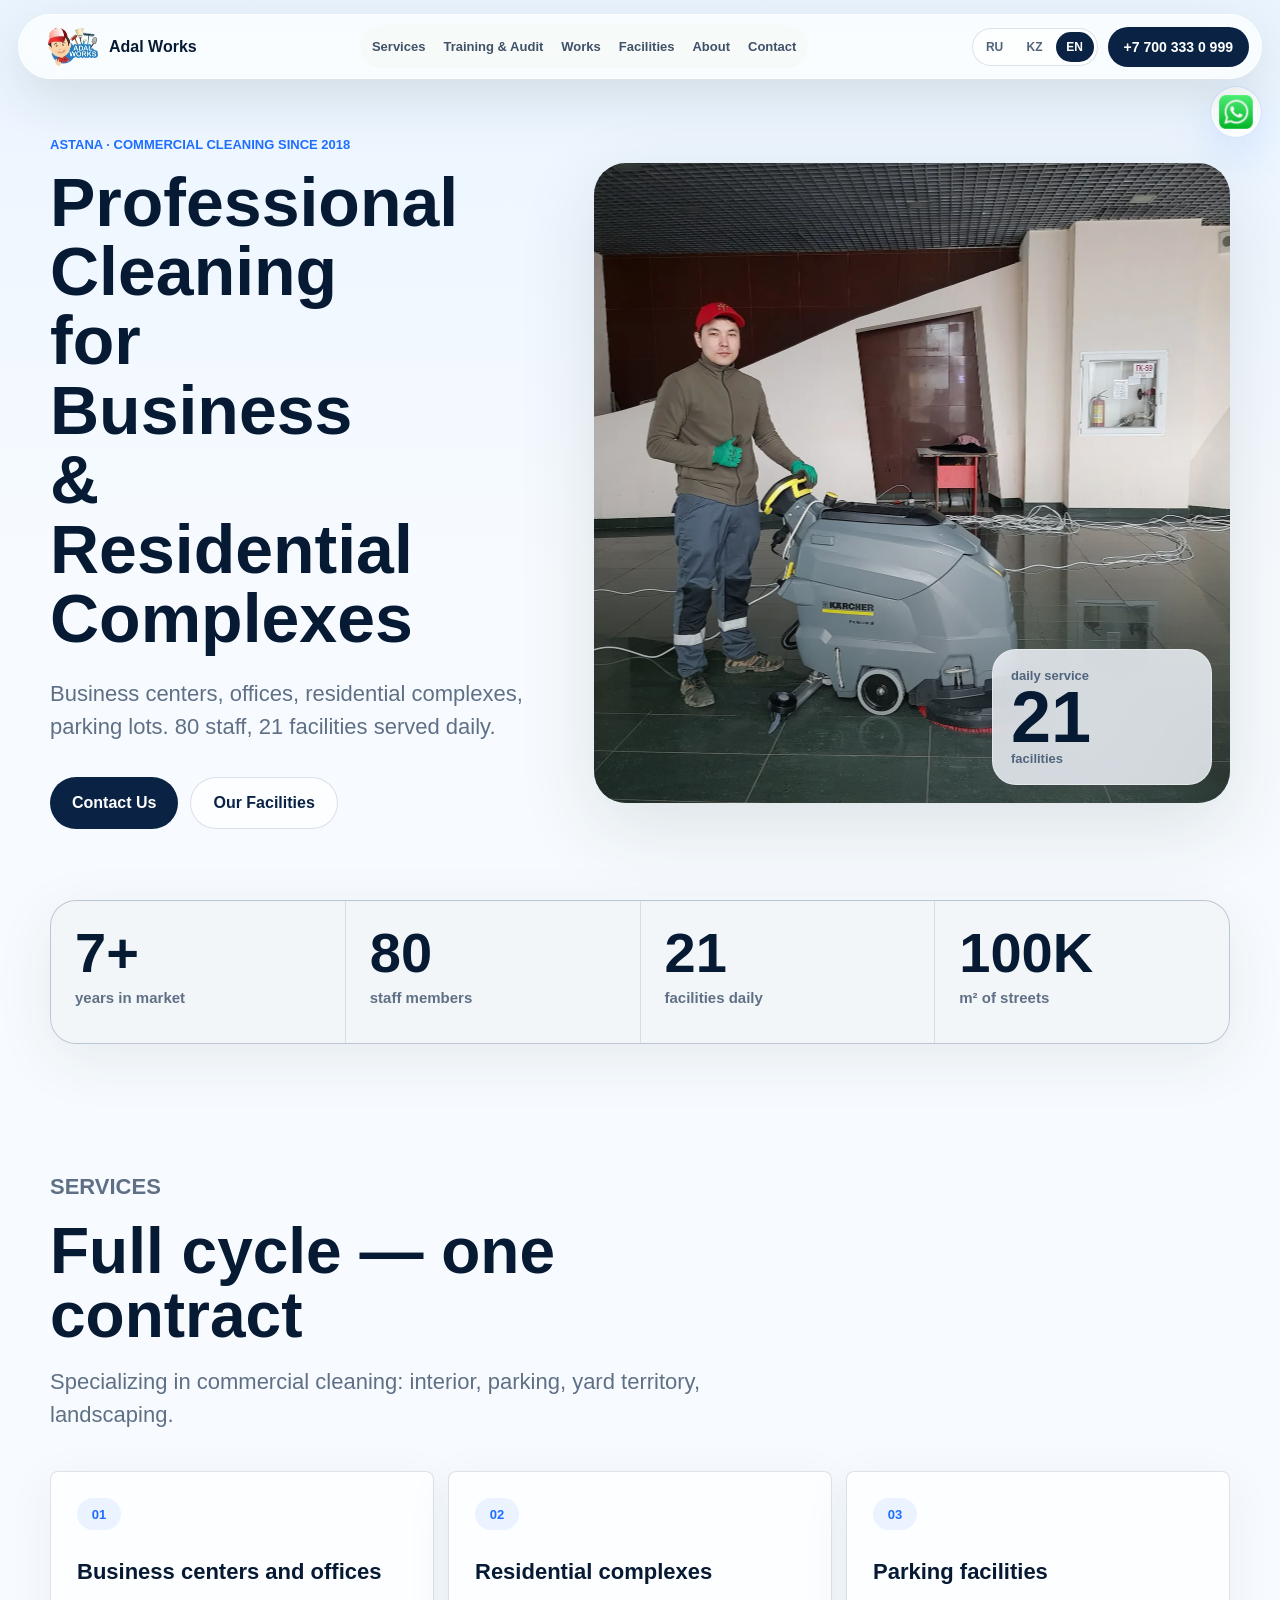
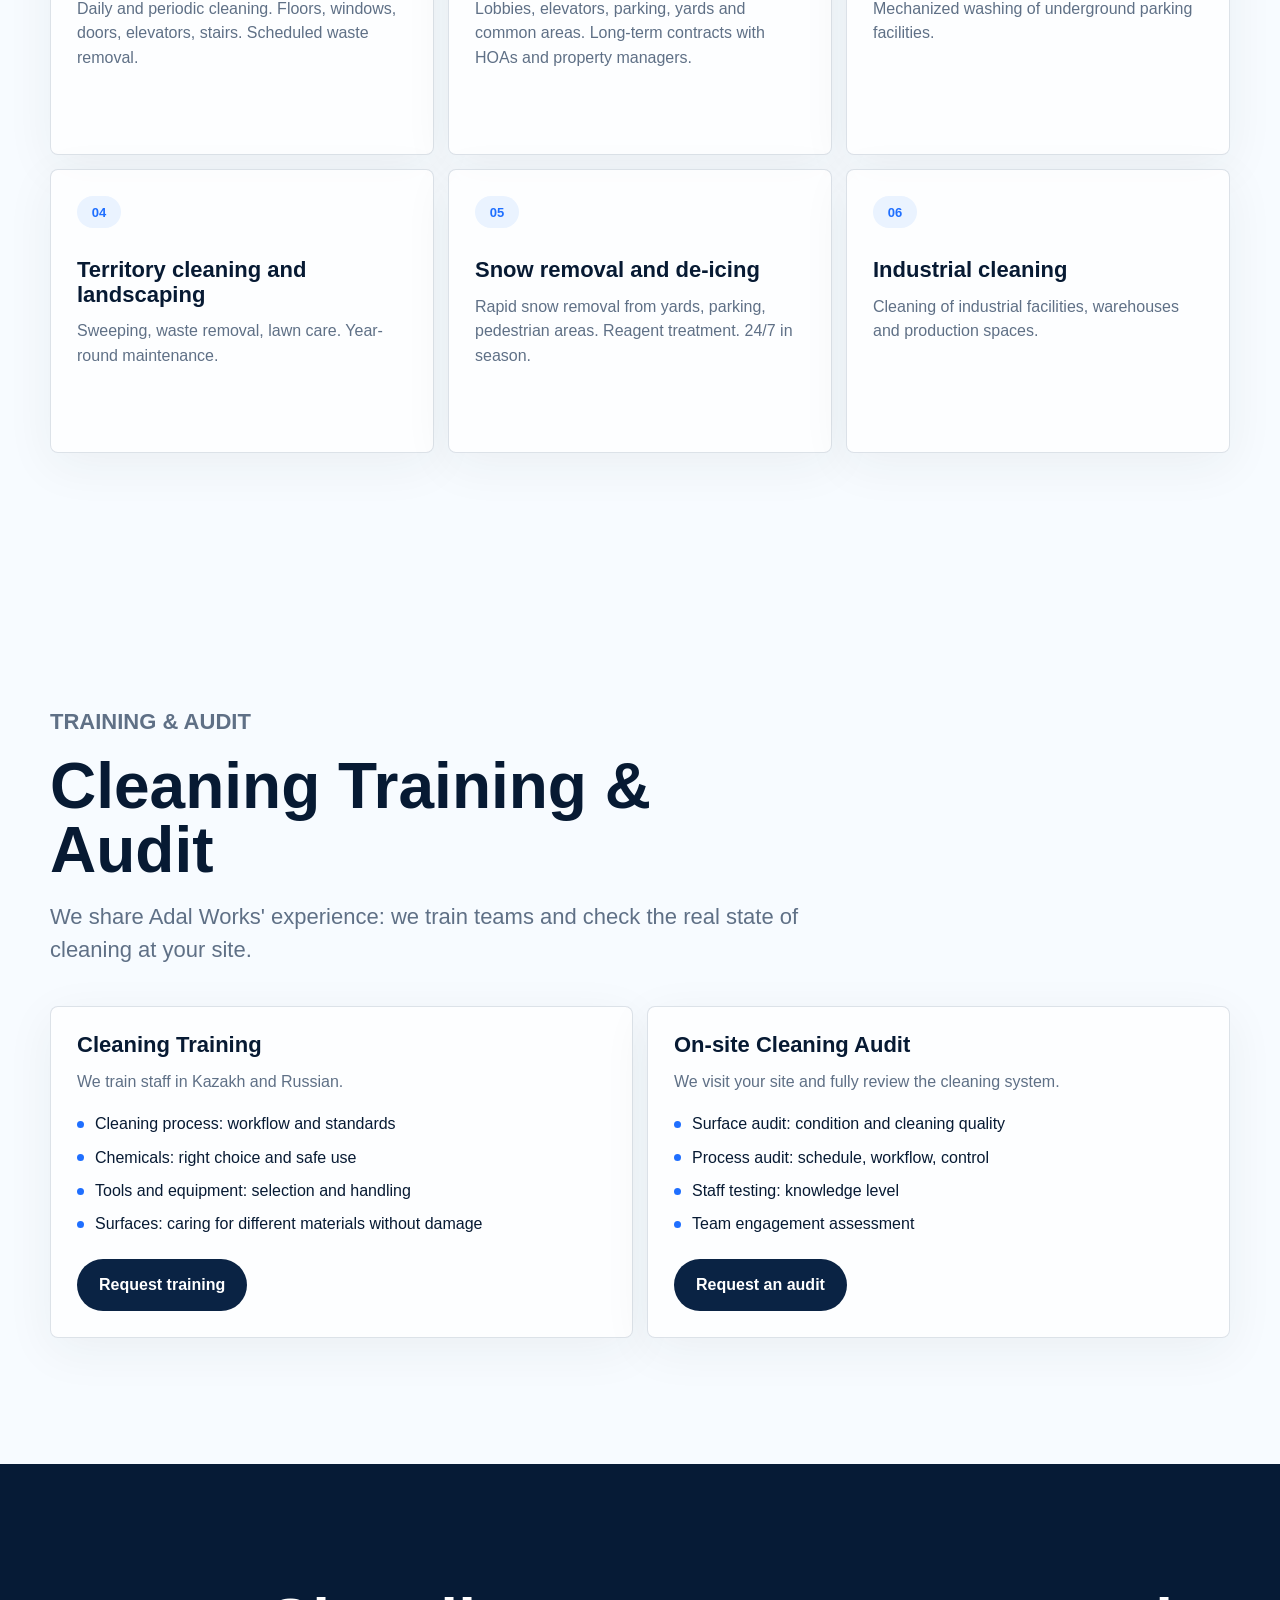
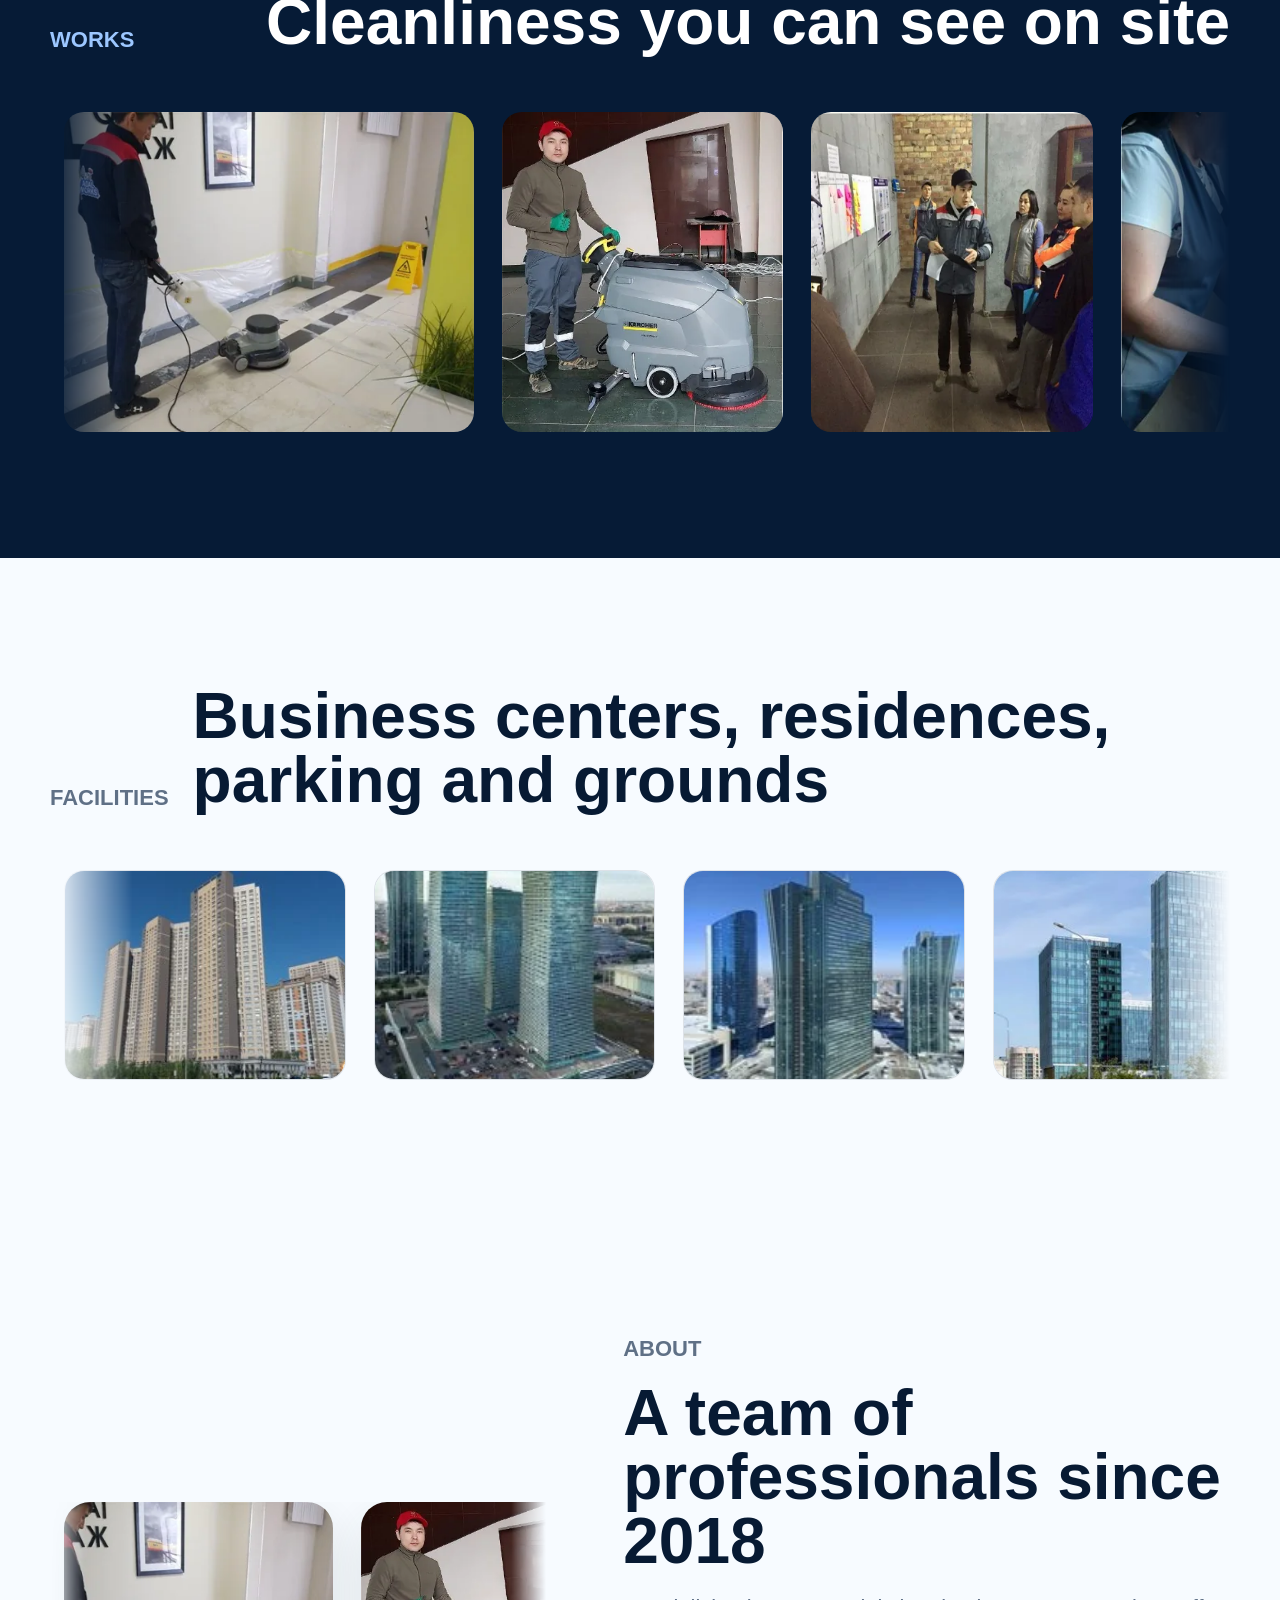
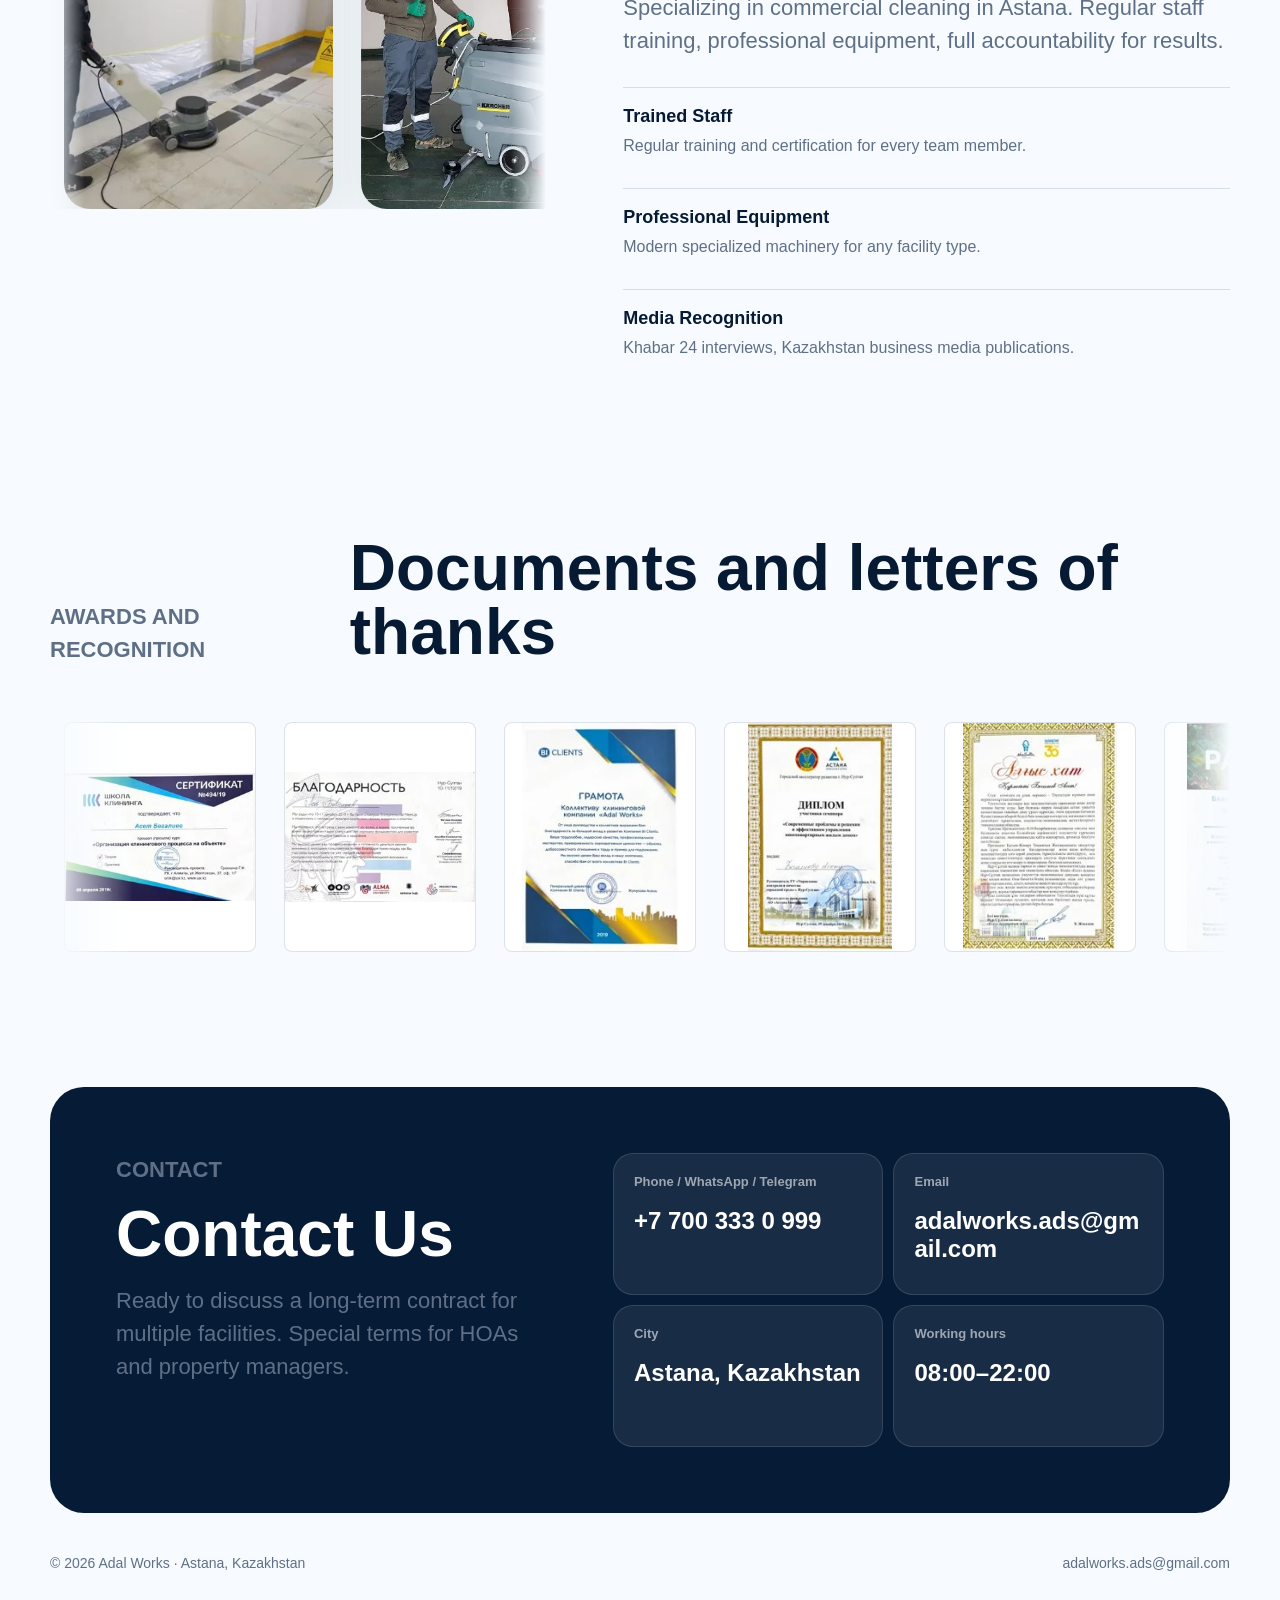
==== index.html @ 99554470 "Add Google Search Console verification Include the site verification meta tag in the head of every t" ====
<!doctype html>
<html lang="kk">
  <head>
    <meta charset="utf-8" />
    <meta name="viewport" content="width=device-width, initial-scale=1, viewport-fit=cover" />
    <meta name="theme-color" content="#f4f8ff" />
    <meta name="google-site-verification" content="FAzDuWo7z2bBkNbQNbmViVF--vvNtOLLbDFoWxKrhlI" />
    <meta
      name="description"
      content="Астанада 2018 жылдан бері коммерциялық клининг: бизнес-орталықтар, кеңселер, ТҮК және паркингтерді тазалау. 80 қызметкер, күн сайын 21 нысан."
    />
    <title>Астанадағы клининг — бизнес-орталықтар, кеңселер мен ТҮК коммерциялық тазалауы | Adal Works</title>
    <link rel="canonical" href="https://adalworks.kz/" />
    <meta property="og:type" content="website" />
    <meta property="og:locale" content="kk_KZ" />
    <meta property="og:locale:alternate" content="ru_KZ" />
    <meta property="og:locale:alternate" content="en_US" />
    <meta property="og:url" content="https://adalworks.kz/" />
    <meta property="og:title" content="Астанадағы клининг — бизнес-орталықтар, кеңселер мен ТҮК коммерциялық тазалауы | Adal Works" />
    <meta
      property="og:description"
      content="Астанада 2018 жылдан бері коммерциялық клининг: бизнес-орталықтар, кеңселер, ТҮК және паркингтерді тазалау. 80 қызметкер, күн сайын 21 нысан."
    />
    <meta property="og:image" content="https://adalworks.kz/assets/og-image.jpg" />
    <meta property="og:image:width" content="1200" />
    <meta property="og:image:height" content="630" />
    <meta property="og:site_name" content="Adal Works" />
    <meta name="twitter:card" content="summary_large_image" />
    <meta name="twitter:title" content="Астанадағы клининг — бизнес-орталықтар, кеңселер мен ТҮК коммерциялық тазалауы | Adal Works" />
    <meta
      name="twitter:description"
      content="Астанада 2018 жылдан бері коммерциялық клининг: бизнес-орталықтар, кеңселер, ТҮК және паркингтерді тазалау. 80 қызметкер, күн сайын 21 нысан."
    />
    <meta name="twitter:image" content="https://adalworks.kz/assets/og-image.jpg" />
    <link rel="icon" href="/favicon.ico" sizes="any" />
    <link rel="icon" href="/favicon-32.png" type="image/png" sizes="32x32" />
    <link rel="apple-touch-icon" href="/apple-touch-icon.png" />
    <link rel="manifest" href="/site.webmanifest" />
    <link rel="preload" href="assets/hero-machine.webp" as="image" type="image/webp" fetchpriority="high" />
    <link rel="stylesheet" href="styles.css" />
    <script type="application/ld+json">
      {
        "@context": "https://schema.org",
        "@type": "LocalBusiness",
        "additionalType": "https://schema.org/CleaningService",
        "name": "Adal Works",
        "description": "Астанада 2018 жылдан коммерциялық клининг: бизнес-орталықтар, кеңселер, тұрғын үй кешендері, паркингтер және өнеркәсіптік нысандар.",
        "url": "https://adalworks.kz/",
        "image": "https://adalworks.kz/assets/og-image.jpg",
        "logo": "https://adalworks.kz/assets/logo.png",
        "telephone": "+77003330999",
        "email": "adalworks.ads@gmail.com",
        "address": {
          "@type": "PostalAddress",
          "addressLocality": "Astana",
          "addressCountry": "KZ"
        },
        "areaServed": {
          "@type": "City",
          "name": "Astana"
        },
        "foundingDate": "2018",
        "openingHours": "Mo-Su 08:00-22:00",
        "openingHoursSpecification": {
          "@type": "OpeningHoursSpecification",
          "dayOfWeek": ["Monday", "Tuesday", "Wednesday", "Thursday", "Friday", "Saturday", "Sunday"],
          "opens": "08:00",
          "closes": "22:00"
        },
        "contactPoint": {
          "@type": "ContactPoint",
          "telephone": "+77003330999",
          "contactType": "customer service",
          "availableLanguage": ["kk", "ru", "en"]
        },
        "hasOfferCatalog": {
          "@type": "OfferCatalog",
          "name": "Қызметтер",
          "itemListElement": [
            {
              "@type": "Offer",
              "itemOffered": {
                "@type": "Service",
                "name": "Бизнес-орталықтар мен кеңселерді тазалау"
              }
            },
            {
              "@type": "Offer",
              "itemOffered": {
                "@type": "Service",
                "name": "Тұрғын үй кешендерін тазалау"
              }
            },
            {
              "@type": "Offer",
              "itemOffered": {
                "@type": "Service",
                "name": "Паркингтерді тазалау"
              }
            },
            {
              "@type": "Offer",
              "itemOffered": {
                "@type": "Service",
                "name": "Аумақты тазалау және көгалдандыру"
              }
            },
            {
              "@type": "Offer",
              "itemOffered": {
                "@type": "Service",
                "name": "Қардан тазарту және көктайғаққа қарсы өңдеу"
              }
            },
            {
              "@type": "Offer",
              "itemOffered": {
                "@type": "Service",
                "name": "Өнеркәсіптік клининг"
              }
            },
            {
              "@type": "Offer",
              "itemOffered": {
                "@type": "Service",
                "name": "Клининг бойынша оқыту"
              }
            },
            {
              "@type": "Offer",
              "itemOffered": {
                "@type": "Service",
                "name": "Нысандағы клининг аудиті"
              }
            }
          ]
        }
      }
    </script>
  </head>
  <body>
    <header class="site-header" data-header>
      <a class="brand" href="#top" aria-label="Adal Works">
        <picture>
          <source srcset="assets/logo.webp" type="image/webp" />
          <img src="assets/logo.png" alt="Adal Works" width="52" height="38" />
        </picture>
        <span>Adal Works</span>
      </a>

      <nav class="desktop-nav" aria-label="Негізгі навигация">
        <a href="#services" data-i18n="navServices">Қызметтер</a>
        <a href="#training-audit" data-i18n="navTraining">Оқыту және аудит</a>
        <a href="#works" data-i18n="navWorks">Біз атқарған жұмыстар</a>
        <a href="#facilities" data-i18n="navFacilities">Нысандар</a>
        <a href="#about" data-i18n="navAbout">Біз туралы</a>
        <a href="#contact" data-i18n="navContact">Байланыс</a>
      </nav>

      <div class="header-actions">
        <div class="language-switch" aria-label="Тілді таңдау">
          <button type="button" data-lang="ru">RU</button>
          <button class="is-active" type="button" data-lang="kz">KZ</button>
          <button type="button" data-lang="en">EN</button>
        </div>
        <a class="header-phone" href="tel:+77003330999">+7 700 333 0 999</a>
        <button class="menu-button" type="button" aria-label="Мәзірді ашу" aria-expanded="false" data-menu-button>
          <svg xmlns="http://www.w3.org/2000/svg" width="24" height="24" viewBox="0 0 24 24" fill="none" stroke="currentColor" stroke-width="2" stroke-linecap="round" stroke-linejoin="round" aria-hidden="true">
            <line x1="3" y1="12" x2="21" y2="12"></line>
            <line x1="3" y1="6" x2="21" y2="6"></line>
            <line x1="3" y1="18" x2="21" y2="18"></line>
          </svg>
        </button>
      </div>
    </header>

    <a class="whatsapp-float" href="https://wa.me/77003330999" data-whatsapp aria-label="WhatsApp-қа жазу">
      <picture>
        <source srcset="assets/whatsapp.webp" type="image/webp" />
        <img src="assets/whatsapp.png" alt="WhatsApp Adal Works" width="36" height="36" />
      </picture>
    </a>

    <div class="mobile-menu" data-mobile-menu>
      <a href="#services" data-i18n="navServices">Қызметтер</a>
      <a href="#training-audit" data-i18n="navTraining">Оқыту және аудит</a>
      <a href="#works" data-i18n="navWorks">Біз атқарған жұмыстар</a>
      <a href="#facilities" data-i18n="navFacilities">Нысандар</a>
      <a href="#about" data-i18n="navAbout">Біз туралы</a>
      <a href="#contact" data-i18n="navContact">Байланыс</a>
    </div>

    <main id="top">
      <section class="hero">
        <div class="hero-copy">
          <p class="eyebrow" data-i18n="heroTag">Астана · 2018 жылдан коммерциялық клининг</p>
          <h1 data-i18n="heroTitle">Бизнес пен тұрғын үй кешендеріне арналған кәсіби тазалық қызметі.</h1>
          <p class="lead" data-i18n="heroLead">
            Бизнес-орталықтар, кеңселер, тұрғын үй кешендері, паркингтер. 80 қызметкер, күн сайын 21 нысан.
          </p>
          <div class="hero-actions">
            <a class="button primary" href="https://wa.me/77003330999" data-whatsapp data-i18n="ctaContact">Бізбен байланысу</a>
            <a class="button secondary" href="#facilities" data-i18n="ctaFacilities">Біздің нысандар</a>
          </div>
        </div>
        <div class="hero-media" aria-label="Adal Works кәсіби техникасы">
          <picture>
            <source srcset="assets/hero-machine.webp" type="image/webp" />
            <img
              src="assets/hero-machine.jpg"
              alt="Adal Works қызметкері еден жуу машинасымен"
              width="1707"
              height="1280"
              fetchpriority="high"
            />
          </picture>
          <div class="hero-panel">
            <span data-i18n="heroPanelTop">күнделікті қызмет</span>
            <strong>21</strong>
            <span data-i18n="heroPanelBottom">нысан</span>
          </div>
        </div>
      </section>

      <section class="stats" aria-label="Компания көрсеткіштері">
        <div><strong data-i18n="statYearsFigure" hidden></strong><span data-i18n="statYears">Нарықтағы тәжірибеміз — 7 жылдан астам</span></div>
        <div><strong>80</strong><span data-i18n="statStaff">қызметкер</span></div>
        <div><strong data-i18n="statFacilitiesFigure" hidden></strong><span data-i18n="statFacilities">Күн сайын 21 нысан</span></div>
        <div><strong>100K</strong><span data-i18n="statStreets">м² көше</span></div>
      </section>

      <section class="section intro" id="services">
        <div class="section-heading">
          <p class="eyebrow" data-i18n="servicesTag">Қызметтер</p>
          <h2 data-i18n="servicesTitle">Толық цикл — бір шарт</h2>
          <p data-i18n="servicesLead">
            Коммерциялық клинингке маманданамыз: ішкі тазалау, паркингтер, аула аумағы, көгалдандыру.
          </p>
        </div>
        <div class="service-grid">
          <article class="service-card">
            <span>01</span>
            <h3 data-i18n="service1Title">Бизнес-орталықтар мен кеңселерді тазалау</h3>
            <p data-i18n="service1Text">Күнделікті тазалау. Еден, терезе, есік, лифт, сатылар. Кесте бойынша қоқыс шығару.</p>
          </article>
          <article class="service-card">
            <span>02</span>
            <h3 data-i18n="service2Title">Тұрғын үй кешендерін тазалау</h3>
            <p data-i18n="service2Text">Кіреберістер, лифттер, паркингтер, аулалар және ортақ аймақтар. МИБ (Мүлік иелерінің бірлестігі) және басқарушы компаниялармен ұзақ мерзімді шарттар.</p>
          </article>
          <article class="service-card">
            <span>03</span>
            <h3 data-i18n="service3Title">Паркингтерді тазалау</h3>
            <p data-i18n="service3Text">Жерасты паркингтерін механикалық түрде жуу</p>
          </article>
          <article class="service-card">
            <span>04</span>
            <h3 data-i18n="service4Title">Аумақты тазалау және көгалдандыру</h3>
            <p data-i18n="service4Text">Сыпыру, қоқысты шығару, шөп алаңына күтім. Жыл бойы қызмет.</p>
          </article>
          <article class="service-card">
            <span>05</span>
            <h3 data-i18n="service5Title">Қардан тазарту және көктайғаққа қарсы өңдеу</h3>
            <p data-i18n="service5Text">Аулалардан, паркингтерден қарды жедел тазалау. Реагенттер. Маусымда 24/7.</p>
          </article>
          <article class="service-card">
            <span>06</span>
            <h3 data-i18n="service6Title">Өнеркәсіптік клининг</h3>
            <p data-i18n="service6Text">Өнеркәсіптік нысандарды, қоймаларды, өндірістік үй-жайларды тазалау.</p>
          </article>
        </div>
      </section>

      <section class="section training-audit" id="training-audit">
        <div class="section-heading">
          <p class="eyebrow" data-i18n="navTraining">Оқыту және аудит</p>
          <h2 data-i18n="trainingTitle">Клининг бойынша оқыту және аудит</h2>
          <p data-i18n="trainingLead">
            Adal Works тәжірибесімен бөлісеміз: командаларды оқытамыз және нысаныңыздағы тазалық жұмысының нақты жағдайын тексереміз.
          </p>
        </div>
        <div class="training-grid">
          <article class="training-card">
            <h3 data-i18n="training1Title">Клининг бойынша оқыту</h3>
            <p data-i18n="training1Intro">Қызметкерлерді қазақ және орыс тілдерінде оқытамыз.</p>
            <ul>
              <li data-i18n="training1Point1">Тазалау процесі: жұмыс реті мен стандарттар</li>
              <li data-i18n="training1Point2">Химия: дұрыс таңдау және қауіпсіз қолдану</li>
              <li data-i18n="training1Point3">Құрал-жабдық: таңдау және онымен жұмыс істеу</li>
              <li data-i18n="training1Point4">Беттер: әр түрлі материалдарды зақымдамай күту</li>
            </ul>
            <a
              class="button primary"
              href="https://wa.me/77003330999?text=%D0%A1%D3%99%D0%BB%D0%B5%D0%BC%D0%B5%D1%82%D1%81%D1%96%D0%B7%20%D0%B1%D0%B5!%20%D0%9A%D0%BB%D0%B8%D0%BD%D0%B8%D0%BD%D0%B3%20%D0%B1%D0%BE%D0%B9%D1%8B%D0%BD%D1%88%D0%B0%20%D0%BE%D2%9B%D1%8B%D1%82%D1%83%20%D2%9B%D1%8B%D0%B7%D1%8B%D2%9B%D1%82%D1%8B%D1%80%D0%B0%D0%B4%D1%8B"
              data-whatsapp
              data-i18n-whatsapp="training1Whatsapp"
              data-i18n="training1Button"
              >Оқуға өтінім</a
            >
          </article>
          <article class="training-card">
            <h3 data-i18n="training2Title">Нысандағы клининг аудиті</h3>
            <p data-i18n="training2Intro">Нысанға барып, тазалау жүйесін толық тексереміз.</p>
            <ul>
              <li data-i18n="training2Point1">Беттер аудиті: жағдайы мен тазалау сапасы</li>
              <li data-i18n="training2Point2">Процестер аудиті: кесте, жұмыс реті, бақылау</li>
              <li data-i18n="training2Point3">Персоналды тестілеу: білім деңгейі</li>
              <li data-i18n="training2Point4">Команданың жұмысқа деген ынтасын бағалау</li>
            </ul>
            <a
              class="button primary"
              href="https://wa.me/77003330999?text=%D0%A1%D3%99%D0%BB%D0%B5%D0%BC%D0%B5%D1%82%D1%81%D1%96%D0%B7%20%D0%B1%D0%B5!%20%D0%9D%D1%8B%D1%81%D0%B0%D0%BD%D0%B4%D0%B0%D2%93%D1%8B%20%D0%BA%D0%BB%D0%B8%D0%BD%D0%B8%D0%BD%D0%B3%20%D0%B0%D1%83%D0%B4%D0%B8%D1%82%D1%96%20%D2%9B%D1%8B%D0%B7%D1%8B%D2%9B%D1%82%D1%8B%D1%80%D0%B0%D0%B4%D1%8B"
              data-whatsapp
              data-i18n-whatsapp="training2Whatsapp"
              data-i18n="training2Button"
              >Аудитке өтінім</a
            >
          </article>
        </div>
      </section>

      <section class="section work-section" id="works">
        <div class="section-heading compact">
          <p class="eyebrow" data-i18n="worksTag">Біз атқарған жұмыстар</p>
          <h2 data-i18n="worksTitle">Нысанда көрінетін тазалық</h2>
        </div>
        <div class="photo-marquee work-gallery" aria-label="Adal Works жұмыстарының фотолары">
          <div class="marquee-track">
            <picture><source srcset="assets/work-wide.webp" type="image/webp" /><img src="assets/work-wide.jpg" alt="Коммерциялық нысанды тазалау" width="460" height="340" loading="lazy" decoding="async" /></picture>
            <picture><source srcset="assets/work-vertical-1.webp" type="image/webp" /><img src="assets/work-vertical-1.jpg" alt="Клининг жұмыс процесі" width="320" height="340" loading="lazy" decoding="async" /></picture>
            <picture><source srcset="assets/work-square.webp" type="image/webp" /><img src="assets/work-square.jpg" alt="Аумақты кәсіби тазалау" width="320" height="340" loading="lazy" decoding="async" /></picture>
            <picture><source srcset="assets/work-vertical-2.webp" type="image/webp" /><img src="assets/work-vertical-2.jpg" alt="Тазалау кезіндегі Adal Works қызметкері" width="320" height="340" loading="lazy" decoding="async" /></picture>
            <picture><source srcset="assets/team-office.webp" type="image/webp" /><img src="assets/team-office.jpg" alt="Нысандағы команда" width="460" height="340" loading="lazy" decoding="async" /></picture>
            <picture><source srcset="assets/work-wide.webp" type="image/webp" /><img src="assets/work-wide.jpg" alt="" aria-hidden="true" width="460" height="340" loading="lazy" decoding="async" /></picture>
            <picture><source srcset="assets/work-vertical-1.webp" type="image/webp" /><img src="assets/work-vertical-1.jpg" alt="" aria-hidden="true" width="320" height="340" loading="lazy" decoding="async" /></picture>
            <picture><source srcset="assets/work-square.webp" type="image/webp" /><img src="assets/work-square.jpg" alt="" aria-hidden="true" width="320" height="340" loading="lazy" decoding="async" /></picture>
            <picture><source srcset="assets/work-vertical-2.webp" type="image/webp" /><img src="assets/work-vertical-2.jpg" alt="" aria-hidden="true" width="320" height="340" loading="lazy" decoding="async" /></picture>
            <picture><source srcset="assets/team-office.webp" type="image/webp" /><img src="assets/team-office.jpg" alt="" aria-hidden="true" width="460" height="340" loading="lazy" decoding="async" /></picture>
          </div>
        </div>
      </section>

      <section class="section facilities" id="facilities">
        <div class="section-heading compact">
          <p class="eyebrow" data-i18n="facilitiesTag">Нысандар</p>
          <h2 data-i18n="facilitiesTitle">Бизнес-орталықтар, ТҮК, паркингтер және аумақтар</h2>
        </div>
        <div class="photo-marquee facility-strip" aria-label="Нысандар фотолары">
          <div class="marquee-track reverse-speed">
            <picture><source srcset="assets/object-1.webp" type="image/webp" /><img src="assets/object-1.png" alt="Adal Works қызмет көрсететін нысан" width="300" height="210" loading="lazy" decoding="async" /></picture>
            <picture><source srcset="assets/object-2.webp" type="image/webp" /><img src="assets/object-2.png" alt="Қызмет көрсетілетін тұрғын үй кешені" width="300" height="210" loading="lazy" decoding="async" /></picture>
            <picture><source srcset="assets/object-3.webp" type="image/webp" /><img src="assets/object-3.png" alt="Коммерциялық нысан" width="300" height="210" loading="lazy" decoding="async" /></picture>
            <picture><source srcset="assets/object-4.webp" type="image/webp" /><img src="assets/object-4.png" alt="Нысан аумағы" width="300" height="210" loading="lazy" decoding="async" /></picture>
            <picture><source srcset="assets/team-portrait.webp" type="image/webp" /><img src="assets/team-portrait.jpg" alt="Adal Works командасы" width="300" height="210" loading="lazy" decoding="async" /></picture>
            <picture><source srcset="assets/object-1.webp" type="image/webp" /><img src="assets/object-1.png" alt="" aria-hidden="true" width="300" height="210" loading="lazy" decoding="async" /></picture>
            <picture><source srcset="assets/object-2.webp" type="image/webp" /><img src="assets/object-2.png" alt="" aria-hidden="true" width="300" height="210" loading="lazy" decoding="async" /></picture>
            <picture><source srcset="assets/object-3.webp" type="image/webp" /><img src="assets/object-3.png" alt="" aria-hidden="true" width="300" height="210" loading="lazy" decoding="async" /></picture>
            <picture><source srcset="assets/object-4.webp" type="image/webp" /><img src="assets/object-4.png" alt="" aria-hidden="true" width="300" height="210" loading="lazy" decoding="async" /></picture>
            <picture><source srcset="assets/team-portrait.webp" type="image/webp" /><img src="assets/team-portrait.jpg" alt="" aria-hidden="true" width="300" height="210" loading="lazy" decoding="async" /></picture>
          </div>
        </div>
      </section>

      <section class="section about" id="about">
        <div class="photo-marquee about-media" aria-label="Adal Works жұмыстарының фотолары">
          <div class="marquee-track about-track">
            <picture><source srcset="assets/work-wide.webp" type="image/webp" /><img src="assets/work-wide.jpg" alt="Нысанды кәсіби тазалау" width="310" height="360" loading="lazy" decoding="async" /></picture>
            <picture><source srcset="assets/work-vertical-1.webp" type="image/webp" /><img src="assets/work-vertical-1.jpg" alt="Adal Works командасының жұмысы" width="310" height="360" loading="lazy" decoding="async" /></picture>
            <picture><source srcset="assets/work-square.webp" type="image/webp" /><img src="assets/work-square.jpg" alt="Аумақты тазалау" width="310" height="360" loading="lazy" decoding="async" /></picture>
            <picture><source srcset="assets/work-vertical-2.webp" type="image/webp" /><img src="assets/work-vertical-2.jpg" alt="Adal Works қызметкері" width="310" height="360" loading="lazy" decoding="async" /></picture>
            <picture><source srcset="assets/hero-team.webp" type="image/webp" /><img src="assets/hero-team.jpg" alt="Сертификаттары бар Adal Works командасы" width="310" height="360" loading="lazy" decoding="async" /></picture>
            <picture><source srcset="assets/work-wide.webp" type="image/webp" /><img src="assets/work-wide.jpg" alt="" aria-hidden="true" width="310" height="360" loading="lazy" decoding="async" /></picture>
            <picture><source srcset="assets/work-vertical-1.webp" type="image/webp" /><img src="assets/work-vertical-1.jpg" alt="" aria-hidden="true" width="310" height="360" loading="lazy" decoding="async" /></picture>
            <picture><source srcset="assets/work-square.webp" type="image/webp" /><img src="assets/work-square.jpg" alt="" aria-hidden="true" width="310" height="360" loading="lazy" decoding="async" /></picture>
            <picture><source srcset="assets/work-vertical-2.webp" type="image/webp" /><img src="assets/work-vertical-2.jpg" alt="" aria-hidden="true" width="310" height="360" loading="lazy" decoding="async" /></picture>
            <picture><source srcset="assets/hero-team.webp" type="image/webp" /><img src="assets/hero-team.jpg" alt="" aria-hidden="true" width="310" height="360" loading="lazy" decoding="async" /></picture>
          </div>
        </div>
        <div class="about-copy">
          <p class="eyebrow" data-i18n="aboutTag">Компания туралы</p>
          <h2 data-i18n="aboutTitle">2018 жылдан кәсіпқойлар командасы</h2>
          <p data-i18n="aboutText">
            Астанада коммерциялық клинингке маманданамыз. Персоналды үнемі оқытамыз, кәсіби техника қолданамыз және нәтижеге жауап береміз.
          </p>
          <div class="proof-list">
            <div>
              <strong data-i18n="proof1Title">Оқытылған персонал</strong>
              <span data-i18n="proof1Text">Тұрақты тренингтер және сертификация. Әр қызметкер стандарттарды біледі.</span>
            </div>
            <div>
              <strong data-i18n="proof2Title">Кәсіби жабдық</strong>
              <span data-i18n="proof2Text">Кез келген нысанға арналған заманауи арнайы техника.</span>
            </div>
            <div>
              <strong data-i18n="proof3Title">БАҚ танымалдылығы</strong>
              <span data-i18n="proof3Text">Хабар 24 сұхбаты, Қазақстанның іскери басылымдарындағы жарияланымдар.</span>
            </div>
          </div>
        </div>
      </section>

      <section class="section certificates">
        <div class="section-heading compact">
          <p class="eyebrow" data-i18n="certTag">Марапаттар және танылу</p>
          <h2 data-i18n="certTitle">Құжаттар мен алғыс хаттар</h2>
        </div>
        <div class="photo-marquee certificate-grid" aria-label="Adal Works сертификаттары">
          <div class="marquee-track certificate-track">
            <picture><source srcset="assets/cert-1.webp" type="image/webp" /><img src="assets/cert-1.png" alt="Adal Works сертификаты" width="210" height="260" loading="lazy" decoding="async" /></picture>
            <picture><source srcset="assets/cert-2.webp" type="image/webp" /><img src="assets/cert-2.png" alt="Adal Works сертификаты" width="210" height="260" loading="lazy" decoding="async" /></picture>
            <picture><source srcset="assets/cert-3.webp" type="image/webp" /><img src="assets/cert-3.png" alt="Adal Works сертификаты" width="210" height="260" loading="lazy" decoding="async" /></picture>
            <picture><source srcset="assets/cert-4.webp" type="image/webp" /><img src="assets/cert-4.png" alt="Adal Works сертификаты" width="210" height="260" loading="lazy" decoding="async" /></picture>
            <picture><source srcset="assets/cert-5.webp" type="image/webp" /><img src="assets/cert-5.png" alt="Adal Works сертификаты" width="210" height="260" loading="lazy" decoding="async" /></picture>
            <picture><source srcset="assets/cert-6.webp" type="image/webp" /><img src="assets/cert-6.png" alt="Adal Works сертификаты" width="210" height="260" loading="lazy" decoding="async" /></picture>
            <picture><source srcset="assets/cert-7.webp" type="image/webp" /><img src="assets/cert-7.png" alt="Adal Works сертификаты" width="210" height="260" loading="lazy" decoding="async" /></picture>
            <picture><source srcset="assets/cert-1.webp" type="image/webp" /><img src="assets/cert-1.png" alt="" aria-hidden="true" width="210" height="260" loading="lazy" decoding="async" /></picture>
            <picture><source srcset="assets/cert-2.webp" type="image/webp" /><img src="assets/cert-2.png" alt="" aria-hidden="true" width="210" height="260" loading="lazy" decoding="async" /></picture>
            <picture><source srcset="assets/cert-3.webp" type="image/webp" /><img src="assets/cert-3.png" alt="" aria-hidden="true" width="210" height="260" loading="lazy" decoding="async" /></picture>
            <picture><source srcset="assets/cert-4.webp" type="image/webp" /><img src="assets/cert-4.png" alt="" aria-hidden="true" width="210" height="260" loading="lazy" decoding="async" /></picture>
            <picture><source srcset="assets/cert-5.webp" type="image/webp" /><img src="assets/cert-5.png" alt="" aria-hidden="true" width="210" height="260" loading="lazy" decoding="async" /></picture>
            <picture><source srcset="assets/cert-6.webp" type="image/webp" /><img src="assets/cert-6.png" alt="" aria-hidden="true" width="210" height="260" loading="lazy" decoding="async" /></picture>
            <picture><source srcset="assets/cert-7.webp" type="image/webp" /><img src="assets/cert-7.png" alt="" aria-hidden="true" width="210" height="260" loading="lazy" decoding="async" /></picture>
          </div>
        </div>
      </section>

      <section class="contact" id="contact">
        <div>
          <p class="eyebrow" data-i18n="contactTag">Байланыс</p>
          <h2 data-i18n="contactTitle">Бізбен байланысыңыз</h2>
          <p data-i18n="contactLead">
            Бірнеше нысанға кешенді қызмет шартын талқылауға дайынбыз. МИБ (Мүлік иелерінің бірлестігі) және басқарушы компаниялар үшін арнайы шарттар.
          </p>
        </div>
        <div class="contact-grid">
          <a href="https://wa.me/77003330999" data-whatsapp>
            <span data-i18n="phoneLabel">Телефон / WhatsApp / Telegram</span>
            <strong>+7 700 333 0 999</strong>
          </a>
          <a href="mailto:adalworks.ads@gmail.com">
            <span>Email</span>
            <strong>adalworks.ads@gmail.com</strong>
          </a>
          <div>
            <span data-i18n="cityLabel">Қала</span>
            <strong data-i18n="cityValue">Астана, Қазақстан</strong>
          </div>
          <div>
            <span data-i18n="hoursLabel">Жұмыс уақыты</span>
            <strong>08:00–22:00</strong>
          </div>
        </div>
      </section>
    </main>

    <footer class="footer">
      <span data-i18n="footerText">© 2026 Adal Works · Астана, Қазақстан</span>
      <a href="mailto:adalworks.ads@gmail.com">adalworks.ads@gmail.com</a>
    </footer>

    <script src="script.js" defer></script>
  </body>
</html>
---- styles.css ----
:root {
  --bg: #f4f8ff;
  --surface: rgba(255, 255, 255, 0.86);
  --surface-strong: #ffffff;
  --ink: #071a33;
  --muted: #5f7086;
  --soft: #d9e8fb;
  --line: rgba(18, 52, 95, 0.14);
  --green: #1f6fff;
  --blue: #1f6fff;
  --mint: #eaf3ff;
  --sand: #f8fbff;
  --radius: 8px;
  --shadow: 0 24px 80px rgba(32, 49, 39, 0.12);
  font-family: -apple-system, BlinkMacSystemFont, "SF Pro Display", "SF Pro Text", "Segoe UI", sans-serif;
  color: var(--ink);
  background: var(--bg);
}

* {
  box-sizing: border-box;
}

html {
  scroll-behavior: smooth;
}

body {
  margin: 0;
  min-width: 320px;
  color: var(--ink);
  background:
    linear-gradient(180deg, #eaf4ff 0, #f7fbff 36rem),
    var(--bg);
}

body.menu-open {
  overflow: hidden;
}

a {
  color: inherit;
  text-decoration: none;
}

img {
  display: block;
  max-width: 100%;
}

picture {
  display: contents;
}

button {
  font: inherit;
}

.site-header {
  position: fixed;
  inset: 14px 18px auto;
  z-index: 50;
  display: flex;
  align-items: center;
  justify-content: space-between;
  gap: 18px;
  min-height: 62px;
  padding: 10px 12px 10px 18px;
  border: 1px solid rgba(255, 255, 255, 0.62);
  border-radius: 999px;
  background: rgba(255, 255, 255, 0.72);
  box-shadow: 0 18px 52px rgba(26, 47, 37, 0.12);
  backdrop-filter: blur(22px) saturate(160%);
}

.brand {
  display: inline-flex;
  align-items: center;
  gap: 10px;
  min-width: max-content;
  font-weight: 750;
  letter-spacing: 0;
}

.brand img {
  width: 52px;
  height: 38px;
  object-fit: contain;
  border-radius: 8px;
}

.desktop-nav {
  display: flex;
  align-items: center;
  gap: 4px;
  padding: 4px;
  border-radius: 999px;
  background: rgba(245, 248, 246, 0.72);
}

.desktop-nav a,
.mobile-menu a {
  color: #405269;
  font-size: 14px;
  font-weight: 620;
}

.desktop-nav a {
  padding: 10px 14px;
  border-radius: 999px;
  white-space: nowrap;
}

@media (max-width: 1360px) {
  .desktop-nav {
    gap: 2px;
  }

  .desktop-nav a {
    padding: 10px 8px;
    font-size: 13px;
  }
}

.desktop-nav a:hover {
  background: #fff;
  color: var(--ink);
}

.header-actions {
  display: flex;
  align-items: center;
  gap: 10px;
}

.language-switch {
  display: grid;
  grid-template-columns: repeat(3, 1fr);
  gap: 2px;
  padding: 3px;
  border: 1px solid var(--line);
  border-radius: 999px;
  background: rgba(255, 255, 255, 0.68);
}

.language-switch button {
  min-width: 38px;
  border: 0;
  border-radius: 999px;
  padding: 8px 9px;
  background: transparent;
  color: #52647a;
  cursor: pointer;
  font-size: 12px;
  font-weight: 760;
}

.language-switch button.is-active {
  background: #0a2344;
  color: #fff;
}

.header-phone {
  display: inline-flex;
  align-items: center;
  min-height: 40px;
  padding: 0 16px;
  border-radius: 999px;
  background: #0a2344;
  color: #fff;
  font-size: 14px;
  font-weight: 720;
}

.menu-button {
  display: none;
  width: 46px;
  height: 46px;
  border: 1px solid rgba(31, 111, 255, 0.18);
  border-radius: 18px;
  background: linear-gradient(180deg, #ffffff, #edf5ff);
  box-shadow: 0 12px 28px rgba(31, 111, 255, 0.16);
  color: #12345f;
  cursor: pointer;
  place-items: center;
}

.whatsapp-float {
  position: fixed;
  top: 86px;
  right: 18px;
  z-index: 48;
  display: inline-flex;
  align-items: center;
  justify-content: center;
  width: 52px;
  height: 52px;
  padding: 8px;
  border: 1px solid rgba(31, 111, 255, 0.18);
  border-radius: 999px;
  background: rgba(255, 255, 255, 0.88);
  color: #0a2344;
  font-size: 14px;
  font-weight: 820;
  box-shadow: 0 18px 42px rgba(31, 111, 255, 0.14);
  backdrop-filter: blur(18px) saturate(150%);
}

.whatsapp-float img {
  width: 36px;
  height: 36px;
  object-fit: contain;
}

.mobile-menu {
  position: fixed;
  inset: 88px 18px auto;
  z-index: 45;
  display: none;
  grid-template-columns: 1fr;
  gap: 6px;
  padding: 14px;
  border: 1px solid rgba(255, 255, 255, 0.72);
  border-radius: 24px;
  background: rgba(255, 255, 255, 0.92);
  box-shadow: var(--shadow);
  backdrop-filter: blur(20px);
}

.mobile-menu a {
  padding: 14px 16px;
  border-radius: 16px;
  background: #f2f7ff;
  font-size: 16px;
}

.mobile-menu.is-open {
  display: grid;
}

main {
  overflow: hidden;
}

.hero {
  display: grid;
  grid-template-columns: minmax(420px, 0.86fr) minmax(470px, 1.14fr);
  gap: clamp(34px, 5vw, 86px);
  align-items: center;
  width: min(1180px, calc(100% - 36px));
  min-height: 100svh;
  margin: 0 auto;
  padding: 124px 0 58px;
}

.hero-copy {
  max-width: 610px;
}

.eyebrow {
  margin: 0 0 16px;
  color: var(--green);
  font-size: 13px;
  font-weight: 780;
  letter-spacing: 0;
  text-transform: uppercase;
}

h1,
h2,
h3,
p {
  margin-top: 0;
}

h1 {
  margin-bottom: 24px;
  max-width: 9.2ch;
  font-size: clamp(42px, 5.5vw, 68px);
  line-height: 1.02;
  letter-spacing: 0;
  overflow-wrap: normal;
}

h2 {
  margin-bottom: 18px;
  font-size: clamp(34px, 5.2vw, 64px);
  line-height: 1;
  letter-spacing: 0;
}

h3 {
  margin-bottom: 12px;
  font-size: 22px;
  line-height: 1.12;
  letter-spacing: 0;
}

.lead,
.section-heading p,
.about-copy > p,
.contact > div:first-child p {
  color: var(--muted);
  font-size: clamp(18px, 2vw, 22px);
  line-height: 1.5;
}

.hero-actions {
  display: flex;
  flex-wrap: wrap;
  gap: 12px;
  margin-top: 34px;
}

.button {
  display: inline-flex;
  align-items: center;
  justify-content: center;
  min-height: 52px;
  padding: 0 22px;
  border-radius: 999px;
  font-size: 16px;
  font-weight: 740;
}

.button.primary {
  background: #0a2344;
  color: #fff;
}

.button.secondary {
  border: 1px solid var(--line);
  background: rgba(255, 255, 255, 0.72);
  color: #0a2344;
}

.hero-media {
  position: relative;
  min-height: 640px;
  border-radius: 32px;
  overflow: hidden;
  box-shadow: var(--shadow);
  background: #d8e9fb;
}

.hero-media img {
  width: 100%;
  height: 100%;
  min-height: 640px;
  object-fit: cover;
  object-position: center;
}

.hero-media::after {
  content: "";
  position: absolute;
  inset: 0;
  background: linear-gradient(180deg, transparent 45%, rgba(8, 18, 12, 0.45));
}

.hero-panel {
  position: absolute;
  right: 18px;
  bottom: 18px;
  z-index: 2;
  width: min(220px, calc(100% - 36px));
  padding: 18px;
  border: 1px solid rgba(255, 255, 255, 0.42);
  border-radius: 24px;
  background: rgba(244, 249, 255, 0.82);
  backdrop-filter: blur(18px);
}

.hero-panel span {
  display: block;
  color: #51657c;
  font-size: 13px;
  font-weight: 700;
}

.hero-panel strong {
  display: block;
  color: #071a33;
  font-size: 72px;
  line-height: 0.95;
}

.stats {
  display: grid;
  grid-template-columns: repeat(4, 1fr);
  gap: 1px;
  width: min(1180px, calc(100% - 36px));
  margin: 0 auto;
  border: 1px solid var(--line);
  border-radius: 26px;
  overflow: hidden;
  background: var(--line);
  box-shadow: 0 16px 60px rgba(35, 55, 43, 0.08);
}

.stats div {
  min-height: 142px;
  padding: 24px;
  background: rgba(255, 255, 255, 0.72);
}

.stats strong {
  display: block;
  margin-bottom: 8px;
  font-size: clamp(36px, 5vw, 56px);
  line-height: 1;
}

.stats strong[hidden] {
  display: none !important;
}

.stats span {
  color: var(--muted);
  font-size: 15px;
  font-weight: 650;
}

.stats div:has(> strong[hidden]) span {
  color: var(--ink);
  font-size: clamp(18px, 2.1vw, 22px);
  font-weight: 720;
  line-height: 1.35;
}

.section {
  width: min(1180px, calc(100% - 36px));
  margin: 0 auto;
  padding: clamp(74px, 10vw, 126px) 0;
}

.section-heading {
  max-width: 760px;
  margin-bottom: 40px;
}

.section-heading.compact {
  display: flex;
  align-items: end;
  justify-content: space-between;
  gap: 24px;
  max-width: none;
}

.service-grid {
  display: grid;
  grid-template-columns: repeat(3, 1fr);
  gap: 14px;
}

.service-card {
  min-height: 284px;
  padding: 26px;
  border: 1px solid var(--line);
  border-radius: var(--radius);
  background: rgba(255, 255, 255, 0.78);
  box-shadow: 0 12px 50px rgba(35, 55, 43, 0.06);
}

.service-card span {
  display: inline-flex;
  align-items: center;
  justify-content: center;
  width: 44px;
  height: 32px;
  margin-bottom: 30px;
  border-radius: 999px;
  background: var(--mint);
  color: var(--green);
  font-size: 13px;
  font-weight: 820;
}

.service-card p {
  color: var(--muted);
  font-size: 16px;
  line-height: 1.55;
}

.training-grid {
  display: grid;
  grid-template-columns: 1fr 1fr;
  gap: 14px;
}

.training-card {
  display: flex;
  flex-direction: column;
  min-height: 100%;
  padding: 26px;
  border: 1px solid var(--line);
  border-radius: var(--radius);
  background: rgba(255, 255, 255, 0.78);
  box-shadow: 0 12px 50px rgba(35, 55, 43, 0.06);
}

.training-card p {
  margin-bottom: 18px;
  color: var(--muted);
  font-size: 16px;
  line-height: 1.55;
}

.training-card ul {
  margin: 0 0 24px;
  padding: 0;
  list-style: none;
}

.training-card li {
  position: relative;
  padding-left: 18px;
  font-size: 16px;
  line-height: 1.45;
}

.training-card li + li {
  margin-top: 10px;
}

.training-card li::before {
  content: "";
  position: absolute;
  top: 0.55em;
  left: 0;
  width: 7px;
  height: 7px;
  border-radius: 50%;
  background: var(--green);
}

.training-card .button {
  margin-top: auto;
  align-self: flex-start;
}

.work-section {
  width: 100%;
  padding-inline: max(18px, calc((100vw - 1180px) / 2));
  background: #061b36;
  color: #fff;
}

.work-section .section-heading {
  color: #fff;
}

.work-section .eyebrow {
  color: #9cc7ff;
}

.photo-marquee {
  position: relative;
  width: 100%;
  overflow: hidden;
  mask-image: linear-gradient(90deg, transparent, #000 7%, #000 93%, transparent);
}

.marquee-track {
  display: flex;
  width: max-content;
  gap: 14px;
  animation: marquee-left 42s linear infinite;
  will-change: transform;
}

.photo-marquee:hover .marquee-track {
  animation-play-state: paused;
}

.work-gallery img {
  width: clamp(220px, 22vw, 320px);
  height: clamp(230px, 25vw, 340px);
  flex: 0 0 auto;
  border-radius: 20px;
  object-fit: cover;
  background: #0f2c52;
}

.work-gallery picture:nth-child(5n + 1) img,
.work-gallery picture:nth-child(5n + 5) img {
  width: clamp(300px, 32vw, 460px);
}

.reverse-speed {
  animation-duration: 36s;
}

.certificate-track {
  animation-duration: 34s;
}

.facility-strip img {
  width: clamp(210px, 22vw, 300px);
  height: 210px;
  flex: 0 0 auto;
  border: 1px solid var(--line);
  border-radius: 20px;
  object-fit: cover;
  background: #fff;
}

.about {
  display: grid;
  grid-template-columns: minmax(0, 0.9fr) minmax(0, 1.1fr);
  gap: clamp(28px, 6vw, 80px);
  align-items: center;
}

.about-media {
  align-self: center;
}

.about-media img {
  width: clamp(220px, 21vw, 310px);
  height: clamp(260px, 24vw, 360px);
  flex: 0 0 auto;
  border-radius: 26px;
  object-fit: cover;
  box-shadow: 0 18px 50px rgba(35, 55, 43, 0.11);
}

.about-track {
  animation-duration: 38s;
}

.proof-list {
  display: grid;
  gap: 12px;
  margin-top: 30px;
}

.proof-list div {
  padding: 18px 0;
  border-top: 1px solid var(--line);
}

.proof-list strong,
.proof-list span {
  display: block;
}

.proof-list strong {
  margin-bottom: 7px;
  font-size: 18px;
}

.proof-list span {
  color: var(--muted);
  line-height: 1.5;
}

.certificates {
  padding-top: 32px;
}

.certificate-grid {
  padding-bottom: 8px;
}

.certificate-grid img {
  width: clamp(150px, 15vw, 210px);
  height: clamp(210px, 18vw, 260px);
  flex: 0 0 auto;
  border: 1px solid var(--line);
  border-radius: var(--radius);
  object-fit: contain;
  background: #fff;
}

@keyframes marquee-left {
  from {
    transform: translate3d(0, 0, 0);
  }

  to {
    transform: translate3d(calc(-50% - 7px), 0, 0);
  }
}

.contact {
  display: grid;
  grid-template-columns: minmax(0, 0.88fr) minmax(0, 1.12fr);
  gap: clamp(28px, 5vw, 70px);
  width: min(1180px, calc(100% - 36px));
  margin: 0 auto 18px;
  padding: clamp(34px, 6vw, 66px);
  border-radius: 34px;
  background: #061b36;
  color: #fff;
}

.contact .eyebrow {
  color: #9cc7ff;
}

.contact p {
  color: rgba(255, 255, 255, 0.72);
}

.contact-grid {
  display: grid;
  grid-template-columns: 1fr 1fr;
  gap: 10px;
}

.contact-grid a,
.contact-grid div {
  min-height: 142px;
  padding: 20px;
  border: 1px solid rgba(255, 255, 255, 0.12);
  border-radius: 20px;
  background: rgba(255, 255, 255, 0.08);
}

.contact-grid span {
  display: block;
  margin-bottom: 18px;
  color: rgba(255, 255, 255, 0.58);
  font-size: 13px;
  font-weight: 700;
}

.contact-grid strong {
  display: block;
  overflow-wrap: anywhere;
  font-size: clamp(18px, 2vw, 24px);
  line-height: 1.2;
}

.footer {
  display: flex;
  align-items: center;
  justify-content: space-between;
  gap: 16px;
  width: min(1180px, calc(100% - 36px));
  margin: 0 auto;
  padding: 24px 0 34px;
  color: var(--muted);
  font-size: 14px;
}

.reveal {
  opacity: 1;
  transform: none;
  transition: opacity 0.7s ease, transform 0.7s ease;
}

.reveal.is-visible {
  opacity: 1;
  transform: translateY(0);
}

@media (max-width: 1199px) {
  .desktop-nav,
  .header-phone {
    display: none;
  }

  .menu-button {
    display: grid;
  }
}

@media (max-width: 980px) {
  .site-header {
    inset: 10px 10px auto;
  }

  .desktop-nav,
  .header-phone {
    display: none;
  }

  .menu-button {
    display: grid;
  }

  .hero {
    grid-template-columns: 1fr;
    min-height: auto;
    padding-top: 112px;
  }

  .hero-copy {
    max-width: none;
  }

  .hero-media,
  .hero-media img {
    min-height: 520px;
  }

  .stats {
    grid-template-columns: repeat(2, 1fr);
  }

  .service-grid {
    grid-template-columns: repeat(2, 1fr);
  }

  .section-heading.compact,
  .about,
  .contact {
    grid-template-columns: 1fr;
  }

  .section-heading.compact {
    flex-direction: column;
    align-items: flex-start;
  }

  .contact-grid {
    grid-template-columns: 1fr 1fr;
  }
}

@media (max-width: 640px) {
  .site-header {
    min-height: 58px;
    gap: 8px;
    padding: 10px 10px 10px 12px;
  }

  .header-actions {
    gap: 6px;
  }

  .brand span {
    max-width: 112px;
    overflow: hidden;
    text-overflow: ellipsis;
    white-space: nowrap;
  }

  .brand img {
    width: 44px;
    height: 34px;
  }

  .language-switch button {
    min-width: 29px;
    padding-inline: 6px;
  }

  .menu-button {
    width: 38px;
    height: 38px;
    min-height: 38px;
    border-radius: 14px;
  }

  .hero {
    width: min(100% - 24px, 1180px);
    padding-top: 168px;
    gap: 24px;
  }

  .whatsapp-float {
    top: 92px;
    right: 20px;
    width: 46px;
    height: 46px;
    padding: 7px;
  }

  .whatsapp-float img {
    width: 32px;
    height: 32px;
  }

  h1 {
    max-width: 100%;
    font-size: clamp(31px, 8.6vw, 34px);
    line-height: 1.08;
  }

  h2 {
    font-size: clamp(31px, 10vw, 44px);
  }

  .lead,
  .section-heading p,
  .about-copy > p,
  .contact > div:first-child p {
    font-size: 17px;
  }

  .button {
    width: 100%;
  }

  .hero-media,
  .hero-media img {
    min-height: 430px;
    border-radius: 24px;
  }

  .hero-panel {
    left: 14px;
    right: 14px;
    width: auto;
  }

  .stats,
  .section,
  .contact,
  .footer {
    width: min(100% - 24px, 1180px);
  }

  .stats {
    grid-template-columns: 1fr 1fr;
    border-radius: 22px;
  }

  .stats div {
    min-height: 122px;
    padding: 18px;
  }

  .service-grid,
  .training-grid,
  .contact-grid {
    grid-template-columns: 1fr;
  }

  .service-card,
  .training-card {
    min-height: auto;
    padding: 22px;
  }

  .training-card .button {
    align-self: stretch;
  }

  .work-gallery img {
    width: 64vw;
    height: 240px;
  }

  .facility-strip img {
    width: 62vw;
    height: 190px;
  }

  .about-media img {
    width: 64vw;
    height: 250px;
  }

  .certificate-grid {
    width: calc(100vw - 24px);
    margin-left: calc((100% - (100vw - 24px)) / 2);
  }

  .certificate-grid img {
    width: 152px;
    height: 220px;
  }

  .contact {
    padding: 28px 18px;
    border-radius: 26px;
  }

  .contact-grid a,
  .contact-grid div {
    min-height: 118px;
  }

  .footer {
    display: grid;
  }
}

@media (prefers-reduced-motion: reduce) {
  .marquee-track {
    animation: none;
  }
}

.not-found {
  width: min(760px, calc(100% - 36px));
  margin: 0 auto;
  padding: 168px 0 96px;
}

.not-found h1 {
  max-width: 16ch;
  margin-bottom: 18px;
}

.not-found p {
  color: var(--muted);
  font-size: 18px;
  line-height: 1.5;
}

.not-found .button {
  margin-top: 12px;
}
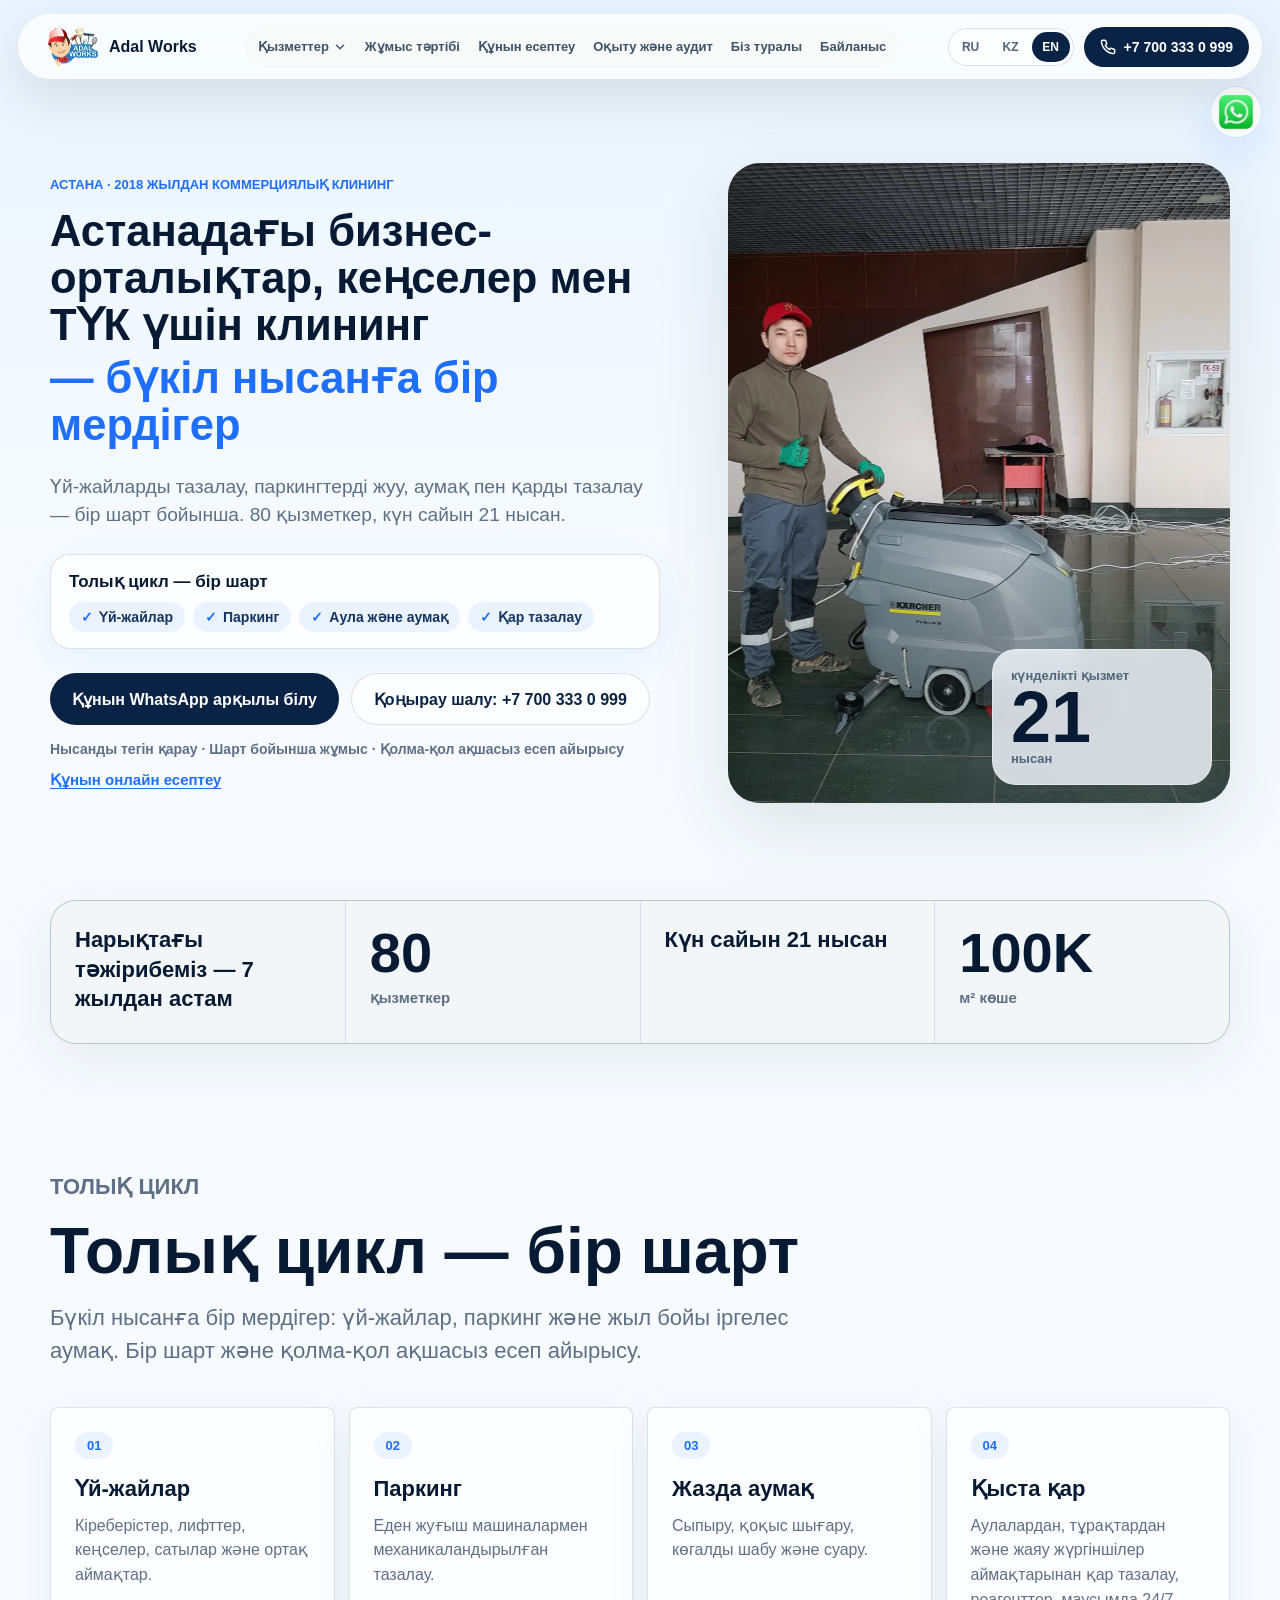
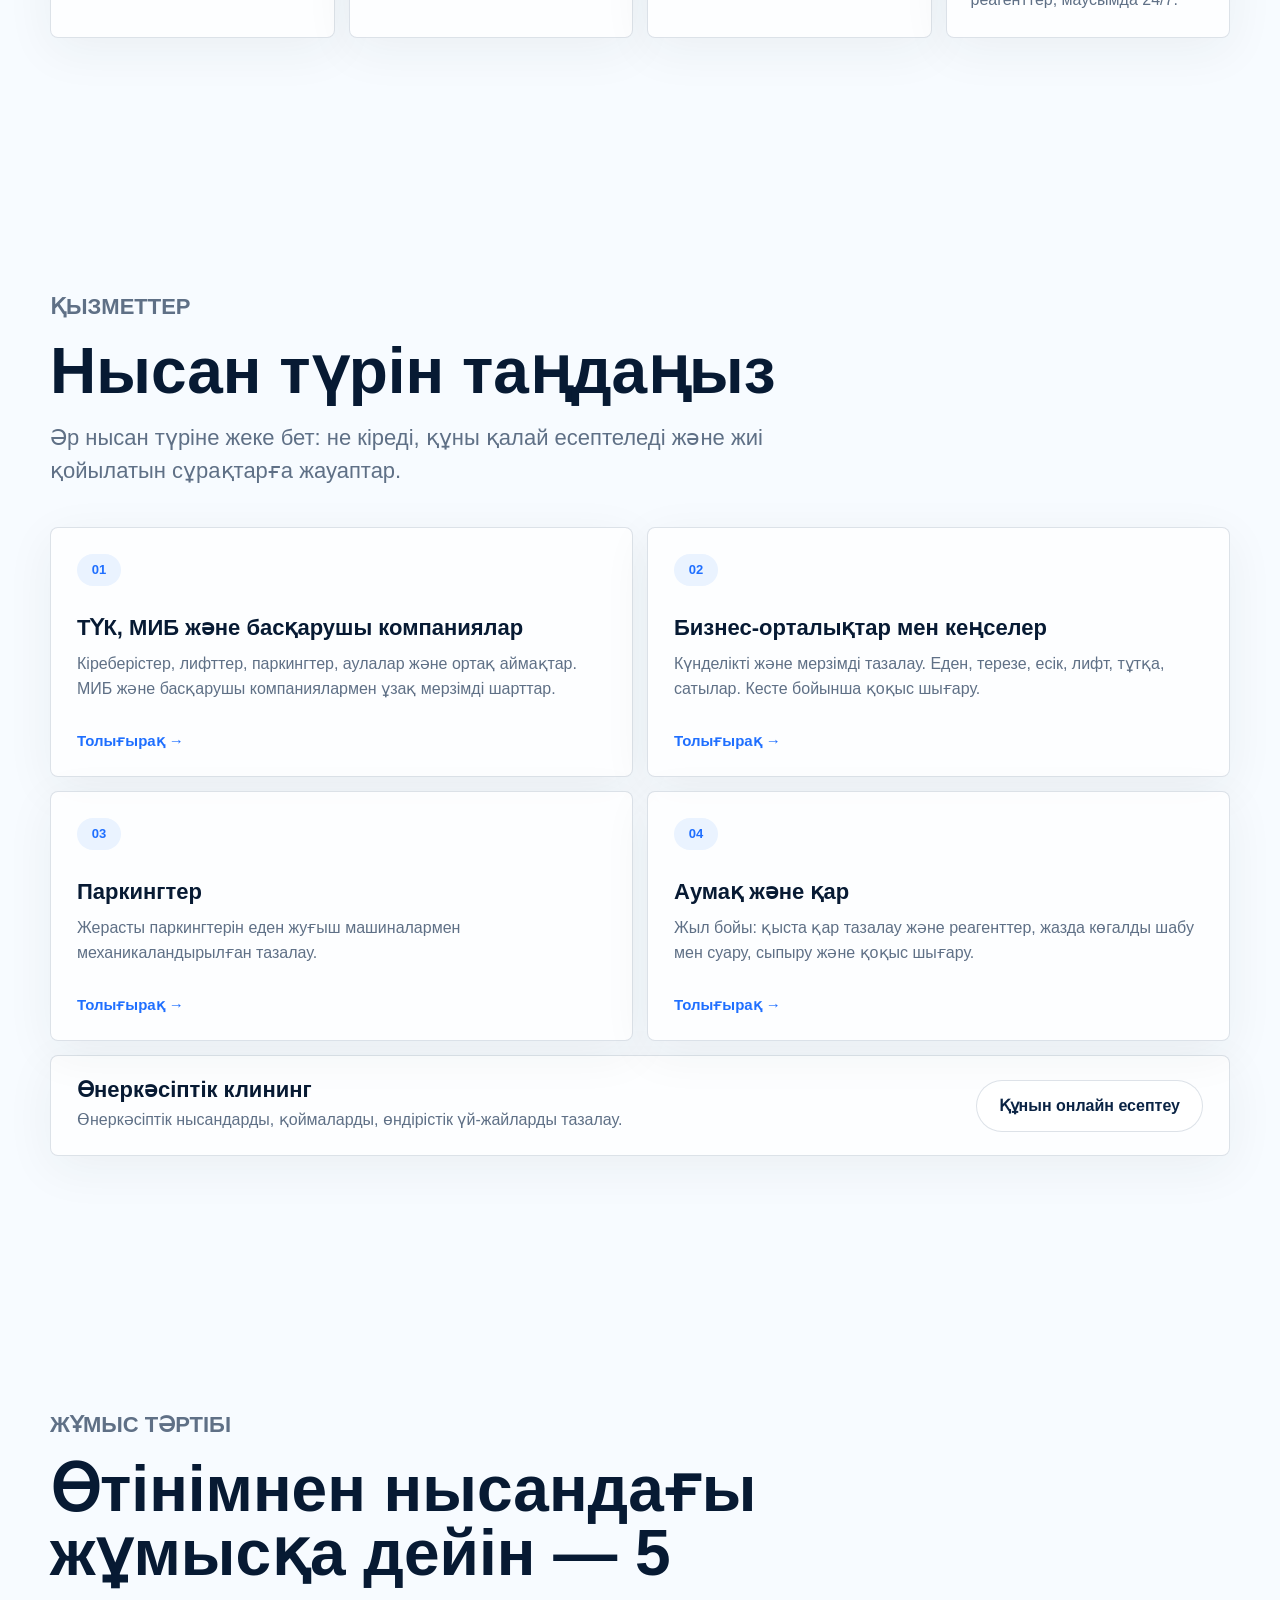
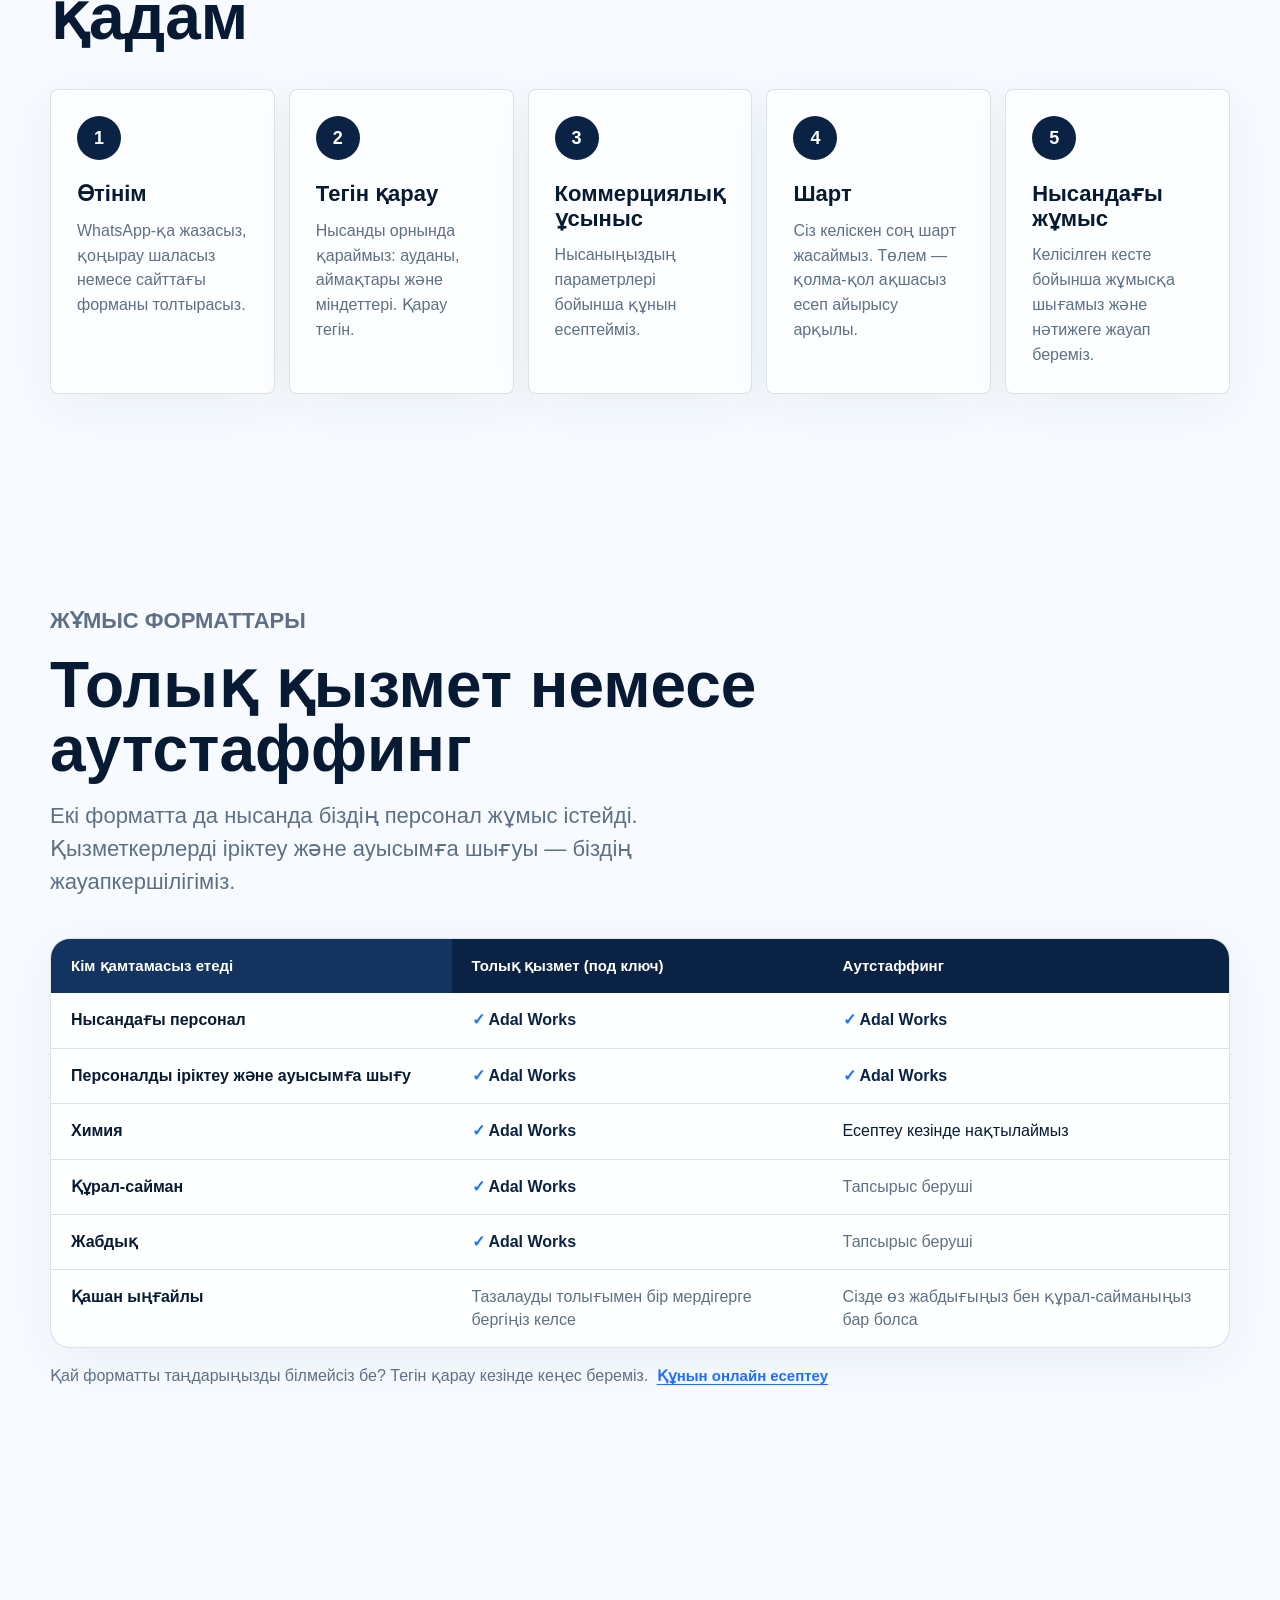
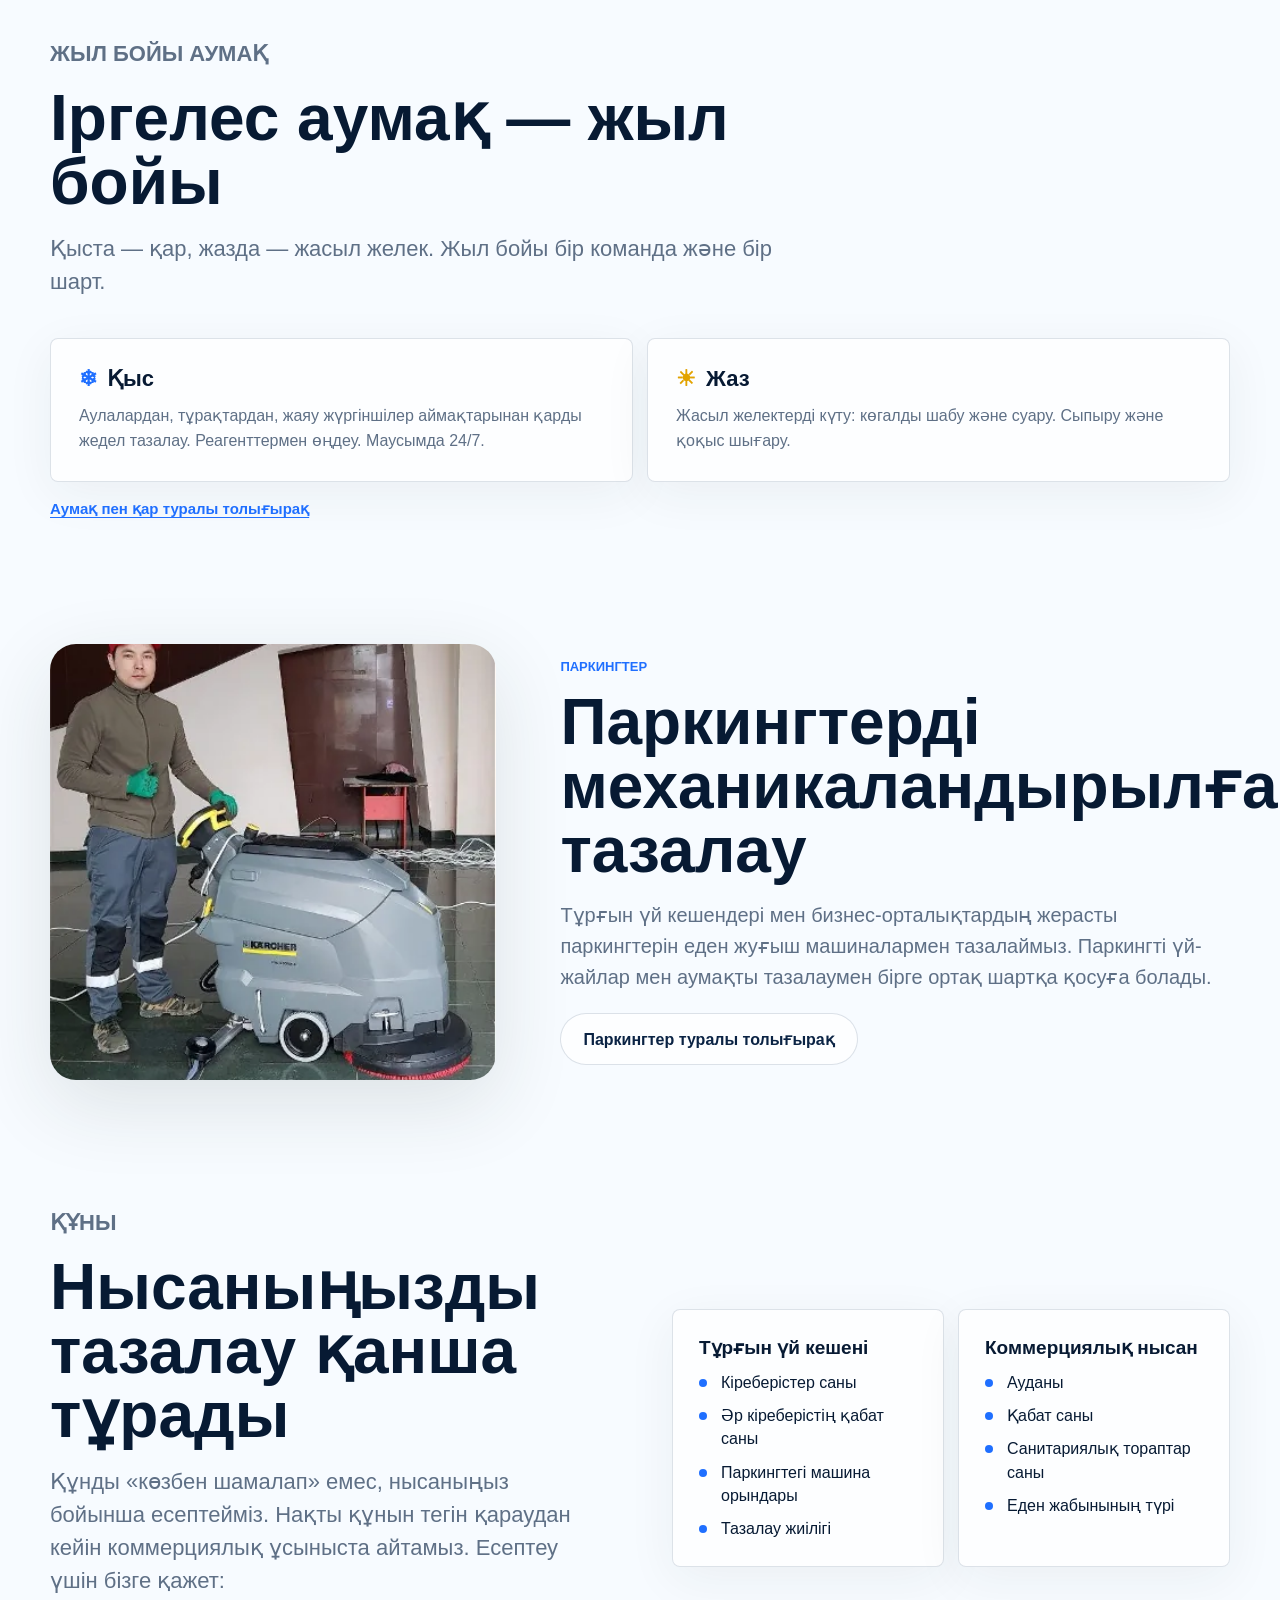
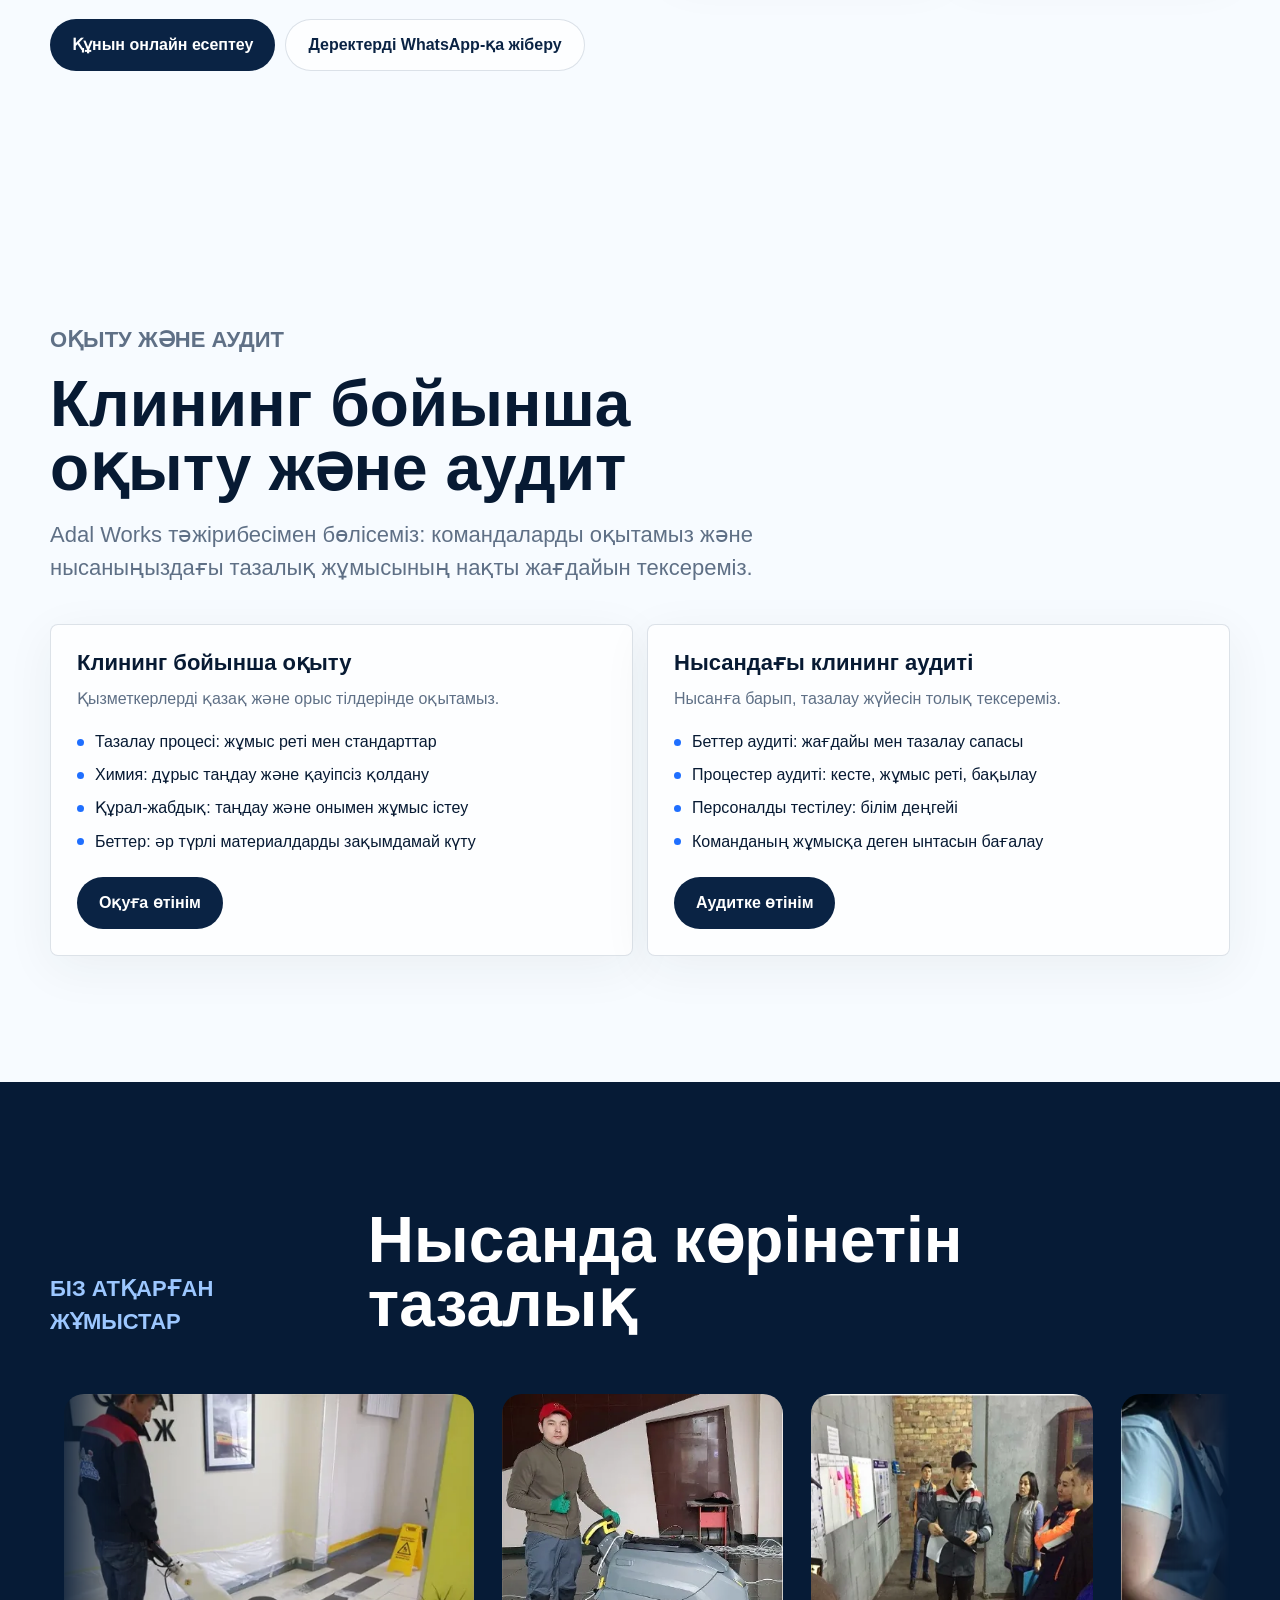
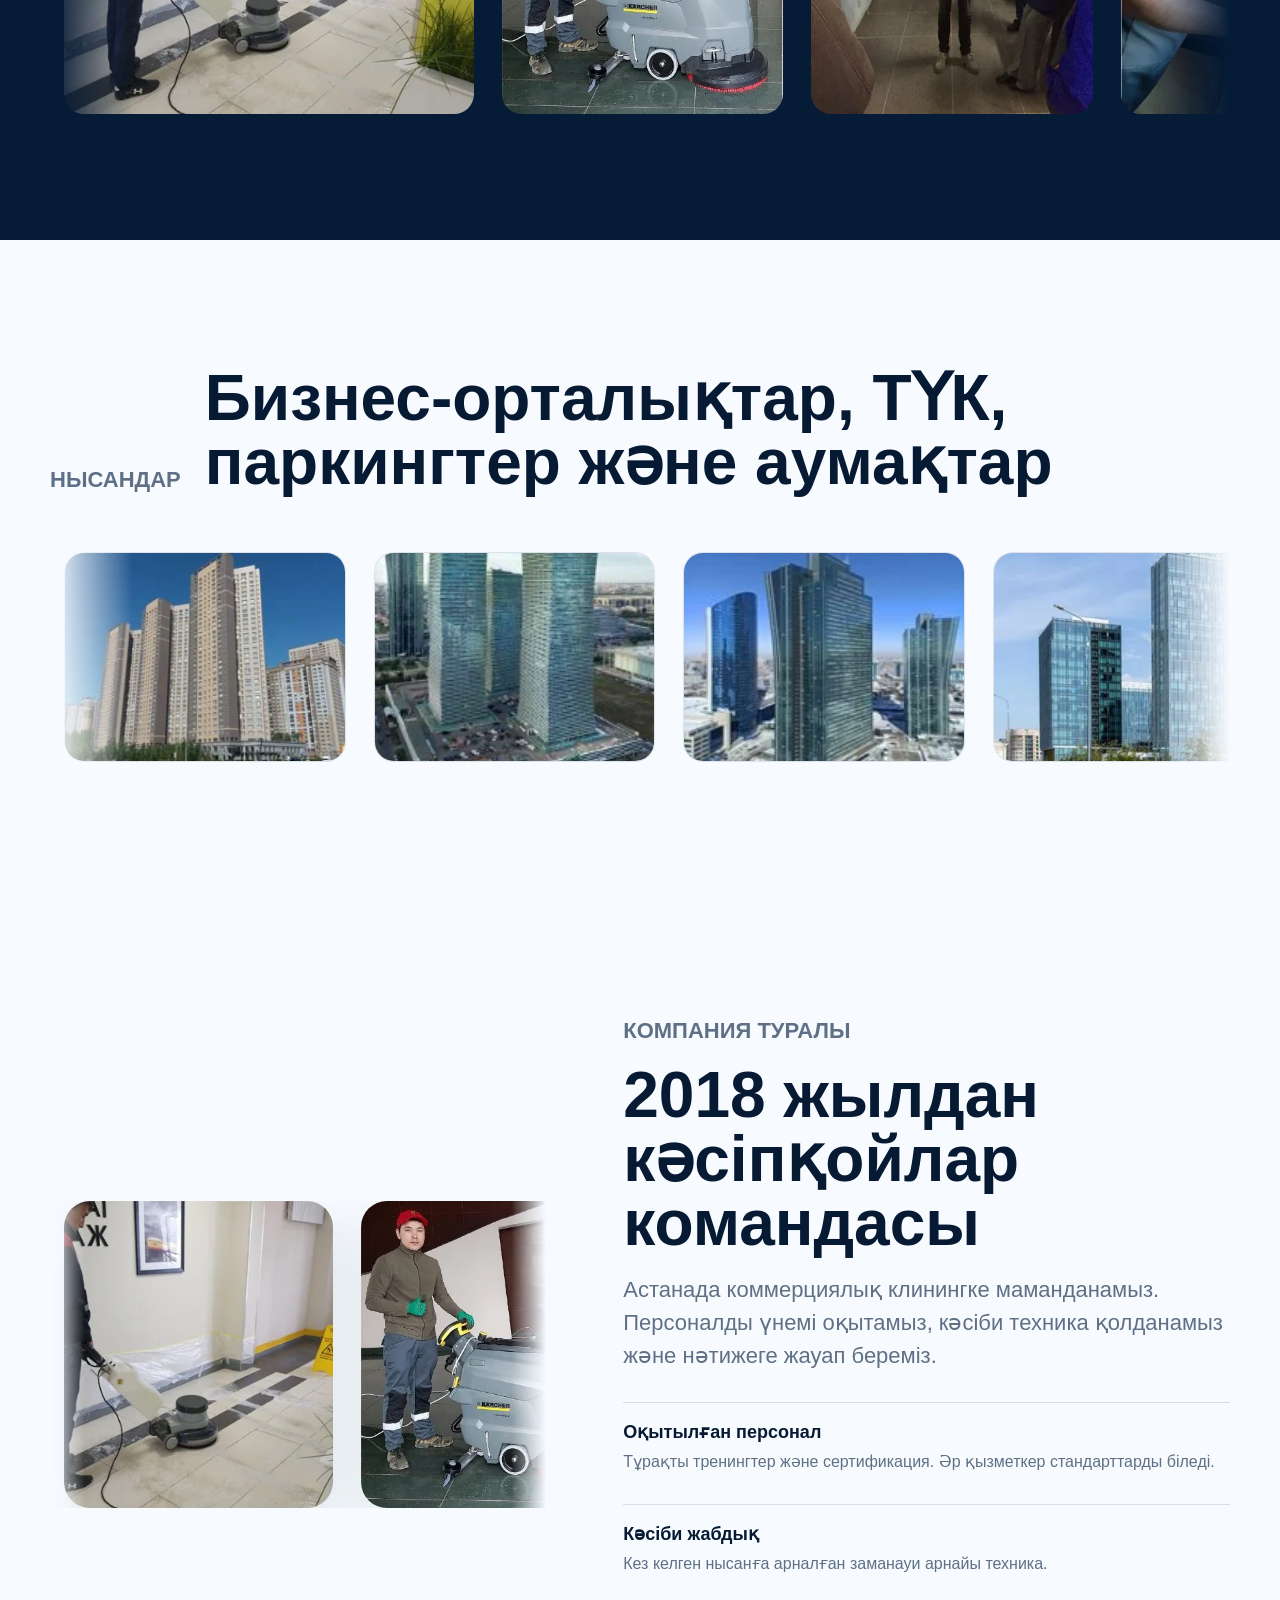
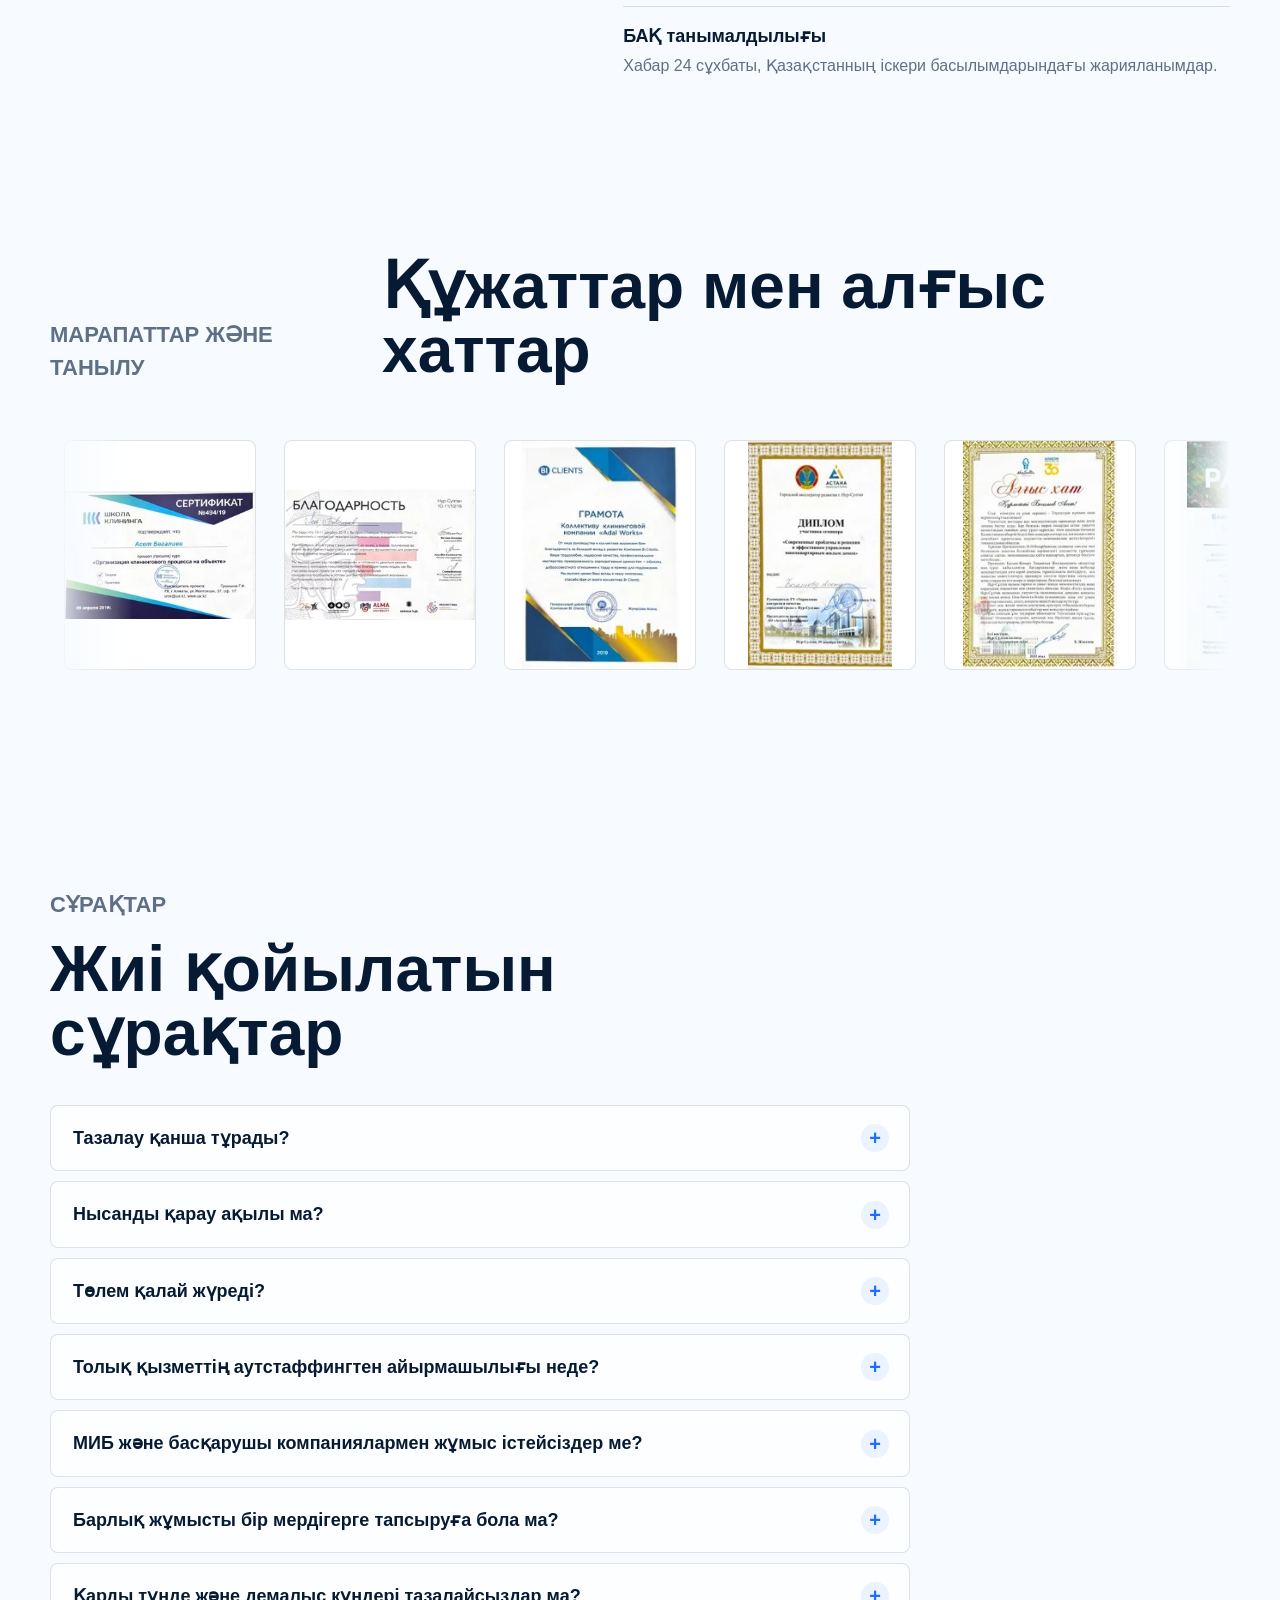
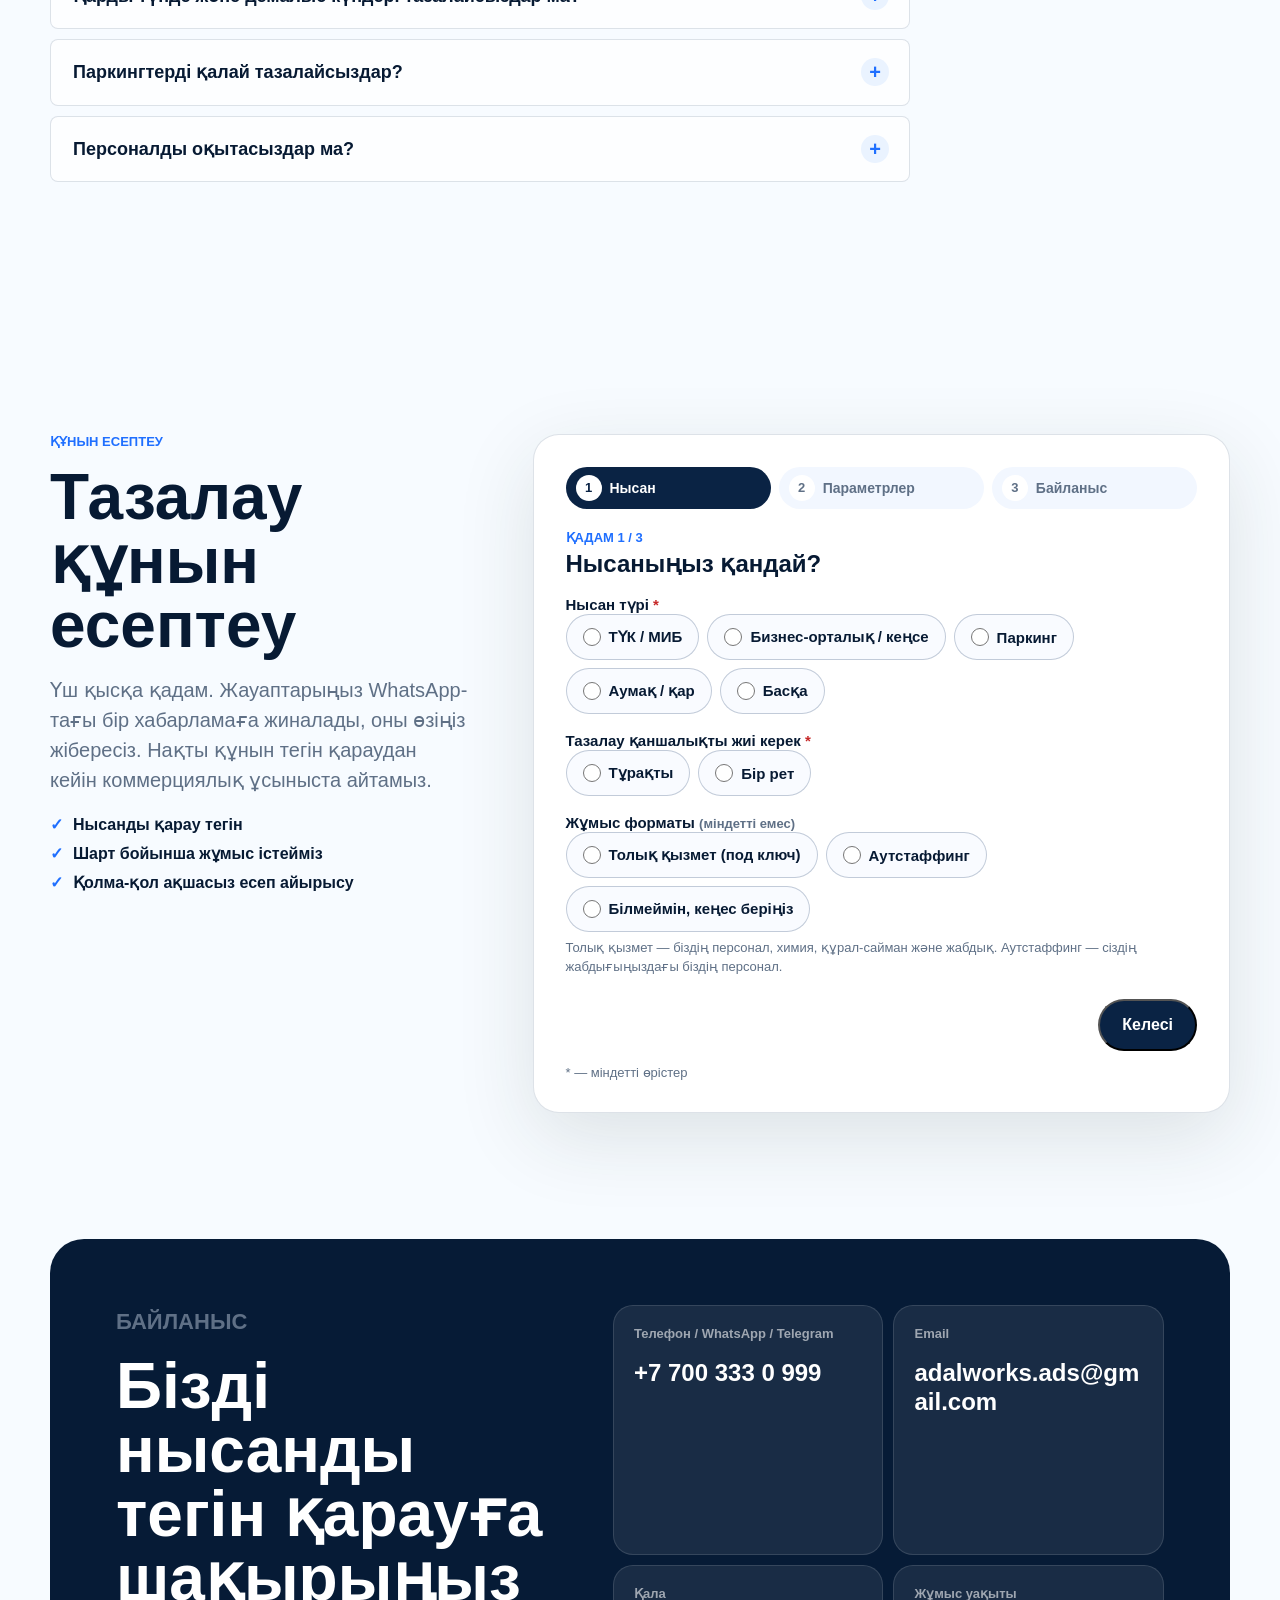
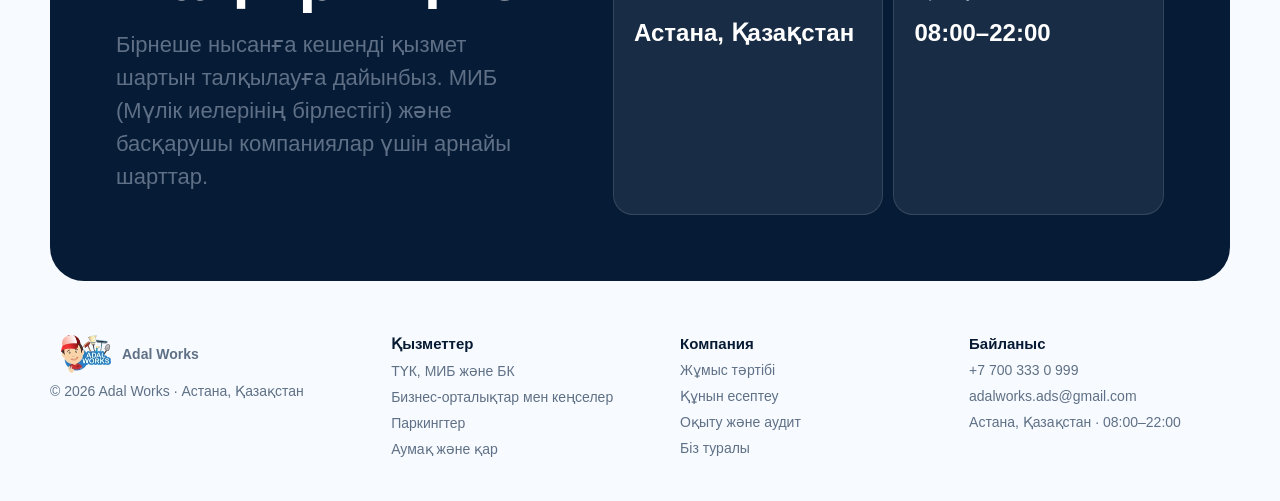
==== commit fa8b7cff: "Redesign: home, script, styles, sitemap" ====
--- a/index.html
+++ b/index.html
@@ -1,14 +1,12 @@
 <!doctype html>
-<html lang="kk">
+<html lang="kk" data-default-lang="kz">
   <head>
     <meta charset="utf-8" />
     <meta name="viewport" content="width=device-width, initial-scale=1, viewport-fit=cover" />
     <meta name="theme-color" content="#f4f8ff" />
     <meta name="google-site-verification" content="FAzDuWo7z2bBkNbQNbmViVF--vvNtOLLbDFoWxKrhlI" />
-    <meta
-      name="description"
-      content="Астанада 2018 жылдан бері коммерциялық клининг: бизнес-орталықтар, кеңселер, ТҮК және паркингтерді тазалау. 80 қызметкер, күн сайын 21 нысан."
-    />
+    <meta name="yandex-verification" content="151addc1d4f4fe84" />
+    <meta name="description" content="Астанада 2018 жылдан бері коммерциялық клининг: бизнес-орталықтар, кеңселер, ТҮК және паркингтерді тазалау. 80 қызметкер, күн сайын 21 нысан." />
     <title>Астанадағы клининг — бизнес-орталықтар, кеңселер мен ТҮК коммерциялық тазалауы | Adal Works</title>
     <link rel="canonical" href="https://adalworks.kz/" />
     <meta property="og:type" content="website" />
@@ -17,154 +15,174 @@
     <meta property="og:locale:alternate" content="en_US" />
     <meta property="og:url" content="https://adalworks.kz/" />
     <meta property="og:title" content="Астанадағы клининг — бизнес-орталықтар, кеңселер мен ТҮК коммерциялық тазалауы | Adal Works" />
-    <meta
-      property="og:description"
-      content="Астанада 2018 жылдан бері коммерциялық клининг: бизнес-орталықтар, кеңселер, ТҮК және паркингтерді тазалау. 80 қызметкер, күн сайын 21 нысан."
-    />
+    <meta property="og:description" content="Астанада 2018 жылдан бері коммерциялық клининг: бизнес-орталықтар, кеңселер, ТҮК және паркингтерді тазалау. 80 қызметкер, күн сайын 21 нысан." />
     <meta property="og:image" content="https://adalworks.kz/assets/og-image.jpg" />
     <meta property="og:image:width" content="1200" />
     <meta property="og:image:height" content="630" />
     <meta property="og:site_name" content="Adal Works" />
     <meta name="twitter:card" content="summary_large_image" />
     <meta name="twitter:title" content="Астанадағы клининг — бизнес-орталықтар, кеңселер мен ТҮК коммерциялық тазалауы | Adal Works" />
-    <meta
-      name="twitter:description"
-      content="Астанада 2018 жылдан бері коммерциялық клининг: бизнес-орталықтар, кеңселер, ТҮК және паркингтерді тазалау. 80 қызметкер, күн сайын 21 нысан."
-    />
+    <meta name="twitter:description" content="Астанада 2018 жылдан бері коммерциялық клининг: бизнес-орталықтар, кеңселер, ТҮК және паркингтерді тазалау. 80 қызметкер, күн сайын 21 нысан." />
     <meta name="twitter:image" content="https://adalworks.kz/assets/og-image.jpg" />
     <link rel="icon" href="/favicon.ico" sizes="any" />
     <link rel="icon" href="/favicon-32.png" type="image/png" sizes="32x32" />
     <link rel="apple-touch-icon" href="/apple-touch-icon.png" />
     <link rel="manifest" href="/site.webmanifest" />
-    <link rel="preload" href="assets/hero-machine.webp" as="image" type="image/webp" fetchpriority="high" />
-    <link rel="stylesheet" href="styles.css" />
+    <link rel="preload" href="/assets/hero-machine.webp" as="image" type="image/webp" fetchpriority="high" />
+    <link rel="stylesheet" href="/styles.css" />
     <script type="application/ld+json">
+{
+  "@context": "https://schema.org",
+  "@type": "LocalBusiness",
+  "additionalType": "https://schema.org/CleaningService",
+  "name": "Adal Works",
+  "url": "https://adalworks.kz/",
+  "telephone": "+77003330999",
+  "email": "adalworks.ads@gmail.com",
+  "address": {
+    "@type": "PostalAddress",
+    "addressLocality": "Astana",
+    "addressCountry": "KZ"
+  },
+  "description": "Астанада 2018 жылдан коммерциялық клининг: бизнес-орталықтар, кеңселер, тұрғын үй кешендері, паркингтер және өнеркәсіптік нысандар.",
+  "image": "https://adalworks.kz/assets/og-image.jpg",
+  "logo": "https://adalworks.kz/assets/logo.png",
+  "areaServed": {
+    "@type": "City",
+    "name": "Astana"
+  },
+  "foundingDate": "2018",
+  "openingHours": "Mo-Su 08:00-22:00",
+  "openingHoursSpecification": {
+    "@type": "OpeningHoursSpecification",
+    "dayOfWeek": [
+      "Monday",
+      "Tuesday",
+      "Wednesday",
+      "Thursday",
+      "Friday",
+      "Saturday",
+      "Sunday"
+    ],
+    "opens": "08:00",
+    "closes": "22:00"
+  },
+  "contactPoint": {
+    "@type": "ContactPoint",
+    "telephone": "+77003330999",
+    "contactType": "customer service",
+    "availableLanguage": [
+      "kk",
+      "ru",
+      "en"
+    ]
+  },
+  "paymentAccepted": "Bank transfer",
+  "hasOfferCatalog": {
+    "@type": "OfferCatalog",
+    "name": "Services",
+    "itemListElement": [
       {
-        "@context": "https://schema.org",
-        "@type": "LocalBusiness",
-        "additionalType": "https://schema.org/CleaningService",
-        "name": "Adal Works",
-        "description": "Астанада 2018 жылдан коммерциялық клининг: бизнес-орталықтар, кеңселер, тұрғын үй кешендері, паркингтер және өнеркәсіптік нысандар.",
-        "url": "https://adalworks.kz/",
-        "image": "https://adalworks.kz/assets/og-image.jpg",
-        "logo": "https://adalworks.kz/assets/logo.png",
-        "telephone": "+77003330999",
-        "email": "adalworks.ads@gmail.com",
-        "address": {
-          "@type": "PostalAddress",
-          "addressLocality": "Astana",
-          "addressCountry": "KZ"
-        },
-        "areaServed": {
-          "@type": "City",
-          "name": "Astana"
-        },
-        "foundingDate": "2018",
-        "openingHours": "Mo-Su 08:00-22:00",
-        "openingHoursSpecification": {
-          "@type": "OpeningHoursSpecification",
-          "dayOfWeek": ["Monday", "Tuesday", "Wednesday", "Thursday", "Friday", "Saturday", "Sunday"],
-          "opens": "08:00",
-          "closes": "22:00"
-        },
-        "contactPoint": {
-          "@type": "ContactPoint",
-          "telephone": "+77003330999",
-          "contactType": "customer service",
-          "availableLanguage": ["kk", "ru", "en"]
-        },
-        "hasOfferCatalog": {
-          "@type": "OfferCatalog",
-          "name": "Қызметтер",
-          "itemListElement": [
-            {
-              "@type": "Offer",
-              "itemOffered": {
-                "@type": "Service",
-                "name": "Бизнес-орталықтар мен кеңселерді тазалау"
-              }
-            },
-            {
-              "@type": "Offer",
-              "itemOffered": {
-                "@type": "Service",
-                "name": "Тұрғын үй кешендерін тазалау"
-              }
-            },
-            {
-              "@type": "Offer",
-              "itemOffered": {
-                "@type": "Service",
-                "name": "Паркингтерді тазалау"
-              }
-            },
-            {
-              "@type": "Offer",
-              "itemOffered": {
-                "@type": "Service",
-                "name": "Аумақты тазалау және көгалдандыру"
-              }
-            },
-            {
-              "@type": "Offer",
-              "itemOffered": {
-                "@type": "Service",
-                "name": "Қардан тазарту және көктайғаққа қарсы өңдеу"
-              }
-            },
-            {
-              "@type": "Offer",
-              "itemOffered": {
-                "@type": "Service",
-                "name": "Өнеркәсіптік клининг"
-              }
-            },
-            {
-              "@type": "Offer",
-              "itemOffered": {
-                "@type": "Service",
-                "name": "Клининг бойынша оқыту"
-              }
-            },
-            {
-              "@type": "Offer",
-              "itemOffered": {
-                "@type": "Service",
-                "name": "Нысандағы клининг аудиті"
-              }
-            }
-          ]
+        "@type": "Offer",
+        "itemOffered": {
+          "@type": "Service",
+          "name": "Уборка ЖК в Астане: подъезды, паркинг и двор по одному договору",
+          "url": "https://adalworks.kz/zhk/"
+        }
+      },
+      {
+        "@type": "Offer",
+        "itemOffered": {
+          "@type": "Service",
+          "name": "Уборка бизнес-центров и офисов в Астане",
+          "url": "https://adalworks.kz/biznes-centr/"
+        }
+      },
+      {
+        "@type": "Offer",
+        "itemOffered": {
+          "@type": "Service",
+          "name": "Механизированная уборка паркингов в Астане",
+          "url": "https://adalworks.kz/parking/"
+        }
+      },
+      {
+        "@type": "Offer",
+        "itemOffered": {
+          "@type": "Service",
+          "name": "Уборка территории и снега в Астане круглый год",
+          "url": "https://adalworks.kz/aula/"
+        }
+      },
+      {
+        "@type": "Offer",
+        "itemOffered": {
+          "@type": "Service",
+          "name": "Промышленный клининг"
+        }
+      },
+      {
+        "@type": "Offer",
+        "itemOffered": {
+          "@type": "Service",
+          "name": "Обучение клинингу"
+        }
+      },
+      {
+        "@type": "Offer",
+        "itemOffered": {
+          "@type": "Service",
+          "name": "Аудит клининга на объекте"
         }
       }
+    ]
+  }
+}
     </script>
   </head>
   <body>
     <header class="site-header" data-header>
-      <a class="brand" href="#top" aria-label="Adal Works">
+      <a class="brand" href="/" aria-label="Adal Works">
         <picture>
-          <source srcset="assets/logo.webp" type="image/webp" />
-          <img src="assets/logo.png" alt="Adal Works" width="52" height="38" />
+          <source srcset="/assets/logo.webp" type="image/webp" />
+          <img src="/assets/logo.png" alt="Adal Works" width="52" height="38" />
         </picture>
         <span>Adal Works</span>
       </a>
 
-      <nav class="desktop-nav" aria-label="Негізгі навигация">
-        <a href="#services" data-i18n="navServices">Қызметтер</a>
+      <nav class="desktop-nav" aria-label="Негізгі навигация" data-i18n-aria="navAria">
+        <div class="nav-dropdown" data-dropdown>
+          <button class="nav-dropdown-button" type="button" aria-expanded="false" aria-controls="services-menu" data-dropdown-button>
+            <span data-i18n="navServices">Қызметтер</span><svg xmlns="http://www.w3.org/2000/svg" width="14" height="14" viewBox="0 0 24 24" fill="none" stroke="currentColor" stroke-width="2.4" stroke-linecap="round" stroke-linejoin="round" aria-hidden="true"><polyline points="6 9 12 15 18 9"></polyline></svg>
+          </button>
+          <div class="nav-dropdown-menu" id="services-menu">
+            <a href="/zhk/" data-i18n="navZhk">ТҮК, МИБ және БК</a>
+            <a href="/biznes-centr/" data-i18n="navBc">Бизнес-орталықтар мен кеңселер</a>
+            <a href="/parking/" data-i18n="navParking">Паркингтер</a>
+            <a href="/aula/" data-i18n="navTerritory">Аумақ және қар</a>
+            <a href="/#services" data-i18n="navServicesAll">Барлық қызметтер</a>
+          </div>
+        </div>
+        <a href="#how-we-work" data-i18n="navHow">Жұмыс тәртібі</a>
+        <a href="#quote" data-i18n="navQuote">Құнын есептеу</a>
         <a href="#training-audit" data-i18n="navTraining">Оқыту және аудит</a>
-        <a href="#works" data-i18n="navWorks">Біз атқарған жұмыстар</a>
-        <a href="#facilities" data-i18n="navFacilities">Нысандар</a>
         <a href="#about" data-i18n="navAbout">Біз туралы</a>
         <a href="#contact" data-i18n="navContact">Байланыс</a>
       </nav>
 
       <div class="header-actions">
-        <div class="language-switch" aria-label="Тілді таңдау">
+        <div class="language-switch" role="group" aria-label="Тілді таңдау" data-i18n-aria="langAria">
           <button type="button" data-lang="ru">RU</button>
-          <button class="is-active" type="button" data-lang="kz">KZ</button>
+          <button type="button" data-lang="kz">KZ</button>
           <button type="button" data-lang="en">EN</button>
         </div>
-        <a class="header-phone" href="tel:+77003330999">+7 700 333 0 999</a>
-        <button class="menu-button" type="button" aria-label="Мәзірді ашу" aria-expanded="false" data-menu-button>
+        <a class="header-phone" href="tel:+77003330999" aria-label="+7 700 333 0 999">
+          <svg xmlns="http://www.w3.org/2000/svg" width="16" height="16" viewBox="0 0 24 24" fill="none" stroke="currentColor" stroke-width="2.2" stroke-linecap="round" stroke-linejoin="round" aria-hidden="true">
+            <path d="M22 16.92v3a2 2 0 0 1-2.18 2 19.79 19.79 0 0 1-8.63-3.07 19.5 19.5 0 0 1-6-6 19.79 19.79 0 0 1-3.07-8.67A2 2 0 0 1 4.11 2h3a2 2 0 0 1 2 1.72c.13.96.36 1.9.7 2.81a2 2 0 0 1-.45 2.11L8.09 9.91a16 16 0 0 0 6 6l1.27-1.27a2 2 0 0 1 2.11-.45c.91.34 1.85.57 2.81.7A2 2 0 0 1 22 16.92z"></path>
+          </svg>
+          <span>+7 700 333 0 999</span>
+        </a>
+        <button class="menu-button" type="button" aria-label="Мәзірді ашу" data-i18n-aria="menuOpen" aria-expanded="false" aria-controls="mobile-menu" data-menu-button>
           <svg xmlns="http://www.w3.org/2000/svg" width="24" height="24" viewBox="0 0 24 24" fill="none" stroke="currentColor" stroke-width="2" stroke-linecap="round" stroke-linejoin="round" aria-hidden="true">
             <line x1="3" y1="12" x2="21" y2="12"></line>
             <line x1="3" y1="6" x2="21" y2="6"></line>
@@ -174,18 +192,22 @@
       </div>
     </header>
 
-    <a class="whatsapp-float" href="https://wa.me/77003330999" data-whatsapp aria-label="WhatsApp-қа жазу">
+    <a class="whatsapp-float" href="https://wa.me/77003330999" data-whatsapp data-i18n-aria="whatsappFloatLabel" aria-label="WhatsApp-қа жазу">
       <picture>
-        <source srcset="assets/whatsapp.webp" type="image/webp" />
-        <img src="assets/whatsapp.png" alt="WhatsApp Adal Works" width="36" height="36" />
+        <source srcset="/assets/whatsapp.webp" type="image/webp" />
+        <img src="/assets/whatsapp.png" alt="" width="36" height="36" />
       </picture>
     </a>
 
-    <div class="mobile-menu" data-mobile-menu>
-      <a href="#services" data-i18n="navServices">Қызметтер</a>
+    <div class="mobile-menu" id="mobile-menu" data-mobile-menu>
+      <span class="mobile-menu-label" data-i18n="navServices">Қызметтер</span>
+        <a class="mobile-sub" href="/zhk/" data-i18n="navZhk">ТҮК, МИБ және БК</a>
+        <a class="mobile-sub" href="/biznes-centr/" data-i18n="navBc">Бизнес-орталықтар мен кеңселер</a>
+        <a class="mobile-sub" href="/parking/" data-i18n="navParking">Паркингтер</a>
+        <a class="mobile-sub" href="/aula/" data-i18n="navTerritory">Аумақ және қар</a>
+      <a href="#how-we-work" data-i18n="navHow">Жұмыс тәртібі</a>
+      <a href="#quote" data-i18n="navQuote">Құнын есептеу</a>
       <a href="#training-audit" data-i18n="navTraining">Оқыту және аудит</a>
-      <a href="#works" data-i18n="navWorks">Біз атқарған жұмыстар</a>
-      <a href="#facilities" data-i18n="navFacilities">Нысандар</a>
       <a href="#about" data-i18n="navAbout">Біз туралы</a>
       <a href="#contact" data-i18n="navContact">Байланыс</a>
     </div>
@@ -194,25 +216,31 @@
       <section class="hero">
         <div class="hero-copy">
           <p class="eyebrow" data-i18n="heroTag">Астана · 2018 жылдан коммерциялық клининг</p>
-          <h1 data-i18n="heroTitle">Бизнес пен тұрғын үй кешендеріне арналған кәсіби тазалық қызметі.</h1>
-          <p class="lead" data-i18n="heroLead">
-            Бизнес-орталықтар, кеңселер, тұрғын үй кешендері, паркингтер. 80 қызметкер, күн сайын 21 нысан.
-          </p>
+          <h1>
+            <span data-i18n="heroTitle">Астанадағы бизнес-орталықтар, кеңселер мен ТҮК үшін клининг</span>
+            <span class="hero-title-accent" data-i18n="heroTitleAccent">— бүкіл нысанға бір мердігер</span>
+          </h1>
+          <p class="lead" data-i18n="heroLead">Үй-жайларды тазалау, паркингтерді жуу, аумақ пен қарды тазалау — бір шарт бойынша. 80 қызметкер, күн сайын 21 нысан.</p>
+          <div class="hero-cycle">
+            <strong data-i18n="cycleTitle">Толық цикл — бір шарт</strong>
+            <ul>
+              <li data-i18n="cycleItem1">Үй-жайлар</li>
+              <li data-i18n="cycleItem2">Паркинг</li>
+              <li data-i18n="cycleItem3">Аула және аумақ</li>
+              <li data-i18n="cycleItem4">Қар тазалау</li>
+            </ul>
+          </div>
           <div class="hero-actions">
-            <a class="button primary" href="https://wa.me/77003330999" data-whatsapp data-i18n="ctaContact">Бізбен байланысу</a>
-            <a class="button secondary" href="#facilities" data-i18n="ctaFacilities">Біздің нысандар</a>
-          </div>
-        </div>
-        <div class="hero-media" aria-label="Adal Works кәсіби техникасы">
+            <a class="button primary" href="https://wa.me/77003330999" data-whatsapp data-i18n-whatsapp="quoteWhatsapp" data-i18n="ctaQuote">Құнын WhatsApp арқылы білу</a>
+            <a class="button secondary" href="tel:+77003330999" data-i18n="ctaCall">Қоңырау шалу: +7 700 333 0 999</a>
+          </div>
+          <p class="hero-note"><span data-i18n="heroNote">Нысанды тегін қарау · Шарт бойынша жұмыс · Қолма-қол ақшасыз есеп айырысу</span></p>
+          <a class="text-link" href="#quote" data-i18n="ctaForm">Құнын онлайн есептеу</a>
+        </div>
+        <div class="hero-media">
           <picture>
-            <source srcset="assets/hero-machine.webp" type="image/webp" />
-            <img
-              src="assets/hero-machine.jpg"
-              alt="Adal Works қызметкері еден жуу машинасымен"
-              width="1707"
-              height="1280"
-              fetchpriority="high"
-            />
+            <source srcset="/assets/hero-machine.webp" type="image/webp" />
+            <img src="/assets/hero-machine.jpg" alt="Adal Works қызметкері еден жуу машинасымен" width="1707" height="1280" fetchpriority="high" />
           </picture>
           <div class="hero-panel">
             <span data-i18n="heroPanelTop">күнделікті қызмет</span>
@@ -222,52 +250,200 @@
         </div>
       </section>
 
-      <section class="stats" aria-label="Компания көрсеткіштері">
+      <section class="stats" aria-label="Adal Works">
         <div><strong data-i18n="statYearsFigure" hidden></strong><span data-i18n="statYears">Нарықтағы тәжірибеміз — 7 жылдан астам</span></div>
         <div><strong>80</strong><span data-i18n="statStaff">қызметкер</span></div>
         <div><strong data-i18n="statFacilitiesFigure" hidden></strong><span data-i18n="statFacilities">Күн сайын 21 нысан</span></div>
         <div><strong>100K</strong><span data-i18n="statStreets">м² көше</span></div>
       </section>
 
+      <section class="section full-cycle" id="full-cycle">
+        <div class="section-heading">
+          <p class="eyebrow" data-i18n="fullTag">Толық цикл</p>
+          <h2 data-i18n="fullTitle">Толық цикл — бір шарт</h2>
+          <p data-i18n="fullLead">Бүкіл нысанға бір мердігер: үй-жайлар, паркинг және жыл бойы іргелес аумақ. Бір шарт және қолма-қол ақшасыз есеп айырысу.</p>
+        </div>
+        <div class="full-grid">
+          <div class="full-item">
+            <span class="full-icon" aria-hidden="true">01</span>
+            <h3 data-i18n="full1Title">Үй-жайлар</h3>
+            <p data-i18n="full1Text">Кіреберістер, лифттер, кеңселер, сатылар және ортақ аймақтар.</p>
+          </div>
+          <div class="full-item">
+            <span class="full-icon" aria-hidden="true">02</span>
+            <h3 data-i18n="full2Title">Паркинг</h3>
+            <p data-i18n="full2Text">Еден жуғыш машиналармен механикаландырылған тазалау.</p>
+          </div>
+          <div class="full-item">
+            <span class="full-icon" aria-hidden="true">03</span>
+            <h3 data-i18n="full3Title">Жазда аумақ</h3>
+            <p data-i18n="full3Text">Сыпыру, қоқыс шығару, көгалды шабу және суару.</p>
+          </div>
+          <div class="full-item">
+            <span class="full-icon" aria-hidden="true">04</span>
+            <h3 data-i18n="full4Title">Қыста қар</h3>
+            <p data-i18n="full4Text">Аулалардан, тұрақтардан және жаяу жүргіншілер аймақтарынан қар тазалау, реагенттер, маусымда 24/7.</p>
+          </div>
+        </div>
+      </section>
+
       <section class="section intro" id="services">
         <div class="section-heading">
-          <p class="eyebrow" data-i18n="servicesTag">Қызметтер</p>
-          <h2 data-i18n="servicesTitle">Толық цикл — бір шарт</h2>
-          <p data-i18n="servicesLead">
-            Коммерциялық клинингке маманданамыз: ішкі тазалау, паркингтер, аула аумағы, көгалдандыру.
-          </p>
-        </div>
-        <div class="service-grid">
-          <article class="service-card">
+          <p class="eyebrow" data-i18n="segTag">Қызметтер</p>
+          <h2 data-i18n="segTitle">Нысан түрін таңдаңыз</h2>
+          <p data-i18n="segLead">Әр нысан түріне жеке бет: не кіреді, құны қалай есептеледі және жиі қойылатын сұрақтарға жауаптар.</p>
+        </div>
+        <div class="segment-grid">
+          <a class="service-card segment-card" href="/zhk/">
             <span>01</span>
-            <h3 data-i18n="service1Title">Бизнес-орталықтар мен кеңселерді тазалау</h3>
-            <p data-i18n="service1Text">Күнделікті тазалау. Еден, терезе, есік, лифт, сатылар. Кесте бойынша қоқыс шығару.</p>
+            <h3 data-i18n="segZhkTitle">ТҮК, МИБ және басқарушы компаниялар</h3>
+            <p data-i18n="segZhkText">Кіреберістер, лифттер, паркингтер, аулалар және ортақ аймақтар. МИБ және басқарушы компаниялармен ұзақ мерзімді шарттар.</p>
+            <em class="segment-more"><span data-i18n="moreLink">Толығырақ</span> <span aria-hidden="true">→</span></em>
+          </a>
+          <a class="service-card segment-card" href="/biznes-centr/">
+            <span>02</span>
+            <h3 data-i18n="segBcTitle">Бизнес-орталықтар мен кеңселер</h3>
+            <p data-i18n="segBcText">Күнделікті және мерзімді тазалау. Еден, терезе, есік, лифт, тұтқа, сатылар. Кесте бойынша қоқыс шығару.</p>
+            <em class="segment-more"><span data-i18n="moreLink">Толығырақ</span> <span aria-hidden="true">→</span></em>
+          </a>
+          <a class="service-card segment-card" href="/parking/">
+            <span>03</span>
+            <h3 data-i18n="segParkingTitle">Паркингтер</h3>
+            <p data-i18n="segParkingText">Жерасты паркингтерін еден жуғыш машиналармен механикаландырылған тазалау.</p>
+            <em class="segment-more"><span data-i18n="moreLink">Толығырақ</span> <span aria-hidden="true">→</span></em>
+          </a>
+          <a class="service-card segment-card" href="/aula/">
+            <span>04</span>
+            <h3 data-i18n="segTerritoryTitle">Аумақ және қар</h3>
+            <p data-i18n="segTerritoryText">Жыл бойы: қыста қар тазалау және реагенттер, жазда көгалды шабу мен суару, сыпыру және қоқыс шығару.</p>
+            <em class="segment-more"><span data-i18n="moreLink">Толығырақ</span> <span aria-hidden="true">→</span></em>
+          </a>
+        </div>
+        <div class="segment-extra">
+          <div>
+            <h3 data-i18n="segIndustrialTitle">Өнеркәсіптік клининг</h3>
+            <p data-i18n="segIndustrialText">Өнеркәсіптік нысандарды, қоймаларды, өндірістік үй-жайларды тазалау.</p>
+          </div>
+          <a class="button secondary" href="#quote" data-i18n="ctaForm">Құнын онлайн есептеу</a>
+        </div>
+      </section>
+      <section class="section steps" id="how-we-work">
+        <div class="section-heading">
+          <p class="eyebrow" data-i18n="stepsTag">Жұмыс тәртібі</p>
+          <h2 data-i18n="stepsTitle">Өтінімнен нысандағы жұмысқа дейін — 5 қадам</h2>
+        </div>
+        <ol class="steps-grid">
+          <li class="step-card">
+            <span>1</span>
+            <h3 data-i18n="step1Title">Өтінім</h3>
+            <p data-i18n="step1Text">WhatsApp-қа жазасыз, қоңырау шаласыз немесе сайттағы форманы толтырасыз.</p>
+          </li>
+          <li class="step-card">
+            <span>2</span>
+            <h3 data-i18n="step2Title">Тегін қарау</h3>
+            <p data-i18n="step2Text">Нысанды орнында қараймыз: ауданы, аймақтары және міндеттері. Қарау тегін.</p>
+          </li>
+          <li class="step-card">
+            <span>3</span>
+            <h3 data-i18n="step3Title">Коммерциялық ұсыныс</h3>
+            <p data-i18n="step3Text">Нысаныңыздың параметрлері бойынша құнын есептейміз.</p>
+          </li>
+          <li class="step-card">
+            <span>4</span>
+            <h3 data-i18n="step4Title">Шарт</h3>
+            <p data-i18n="step4Text">Сіз келіскен соң шарт жасаймыз. Төлем — қолма-қол ақшасыз есеп айырысу арқылы.</p>
+          </li>
+          <li class="step-card">
+            <span>5</span>
+            <h3 data-i18n="step5Title">Нысандағы жұмыс</h3>
+            <p data-i18n="step5Text">Келісілген кесте бойынша жұмысқа шығамыз және нәтижеге жауап береміз.</p>
+          </li>
+        </ol>
+      </section>
+      <section class="section formats" id="formats">
+        <div class="section-heading">
+          <p class="eyebrow" data-i18n="formatsTag">Жұмыс форматтары</p>
+          <h2 data-i18n="formatsTitle">Толық қызмет немесе аутстаффинг</h2>
+          <p data-i18n="formatsLead">Екі форматта да нысанда біздің персонал жұмыс істейді. Қызметкерлерді іріктеу және ауысымға шығуы — біздің жауапкершілігіміз.</p>
+        </div>
+        <div class="table-wrap">
+          <table class="formats-table">
+            <thead>
+              <tr><th scope="col" data-i18n="fmtColItem">Кім қамтамасыз етеді</th><th scope="col" data-i18n="fmtColTurnkey">Толық қызмет (под ключ)</th><th scope="col" data-i18n="fmtColOut">Аутстаффинг</th></tr>
+            </thead>
+            <tbody>
+            <tr><th scope="row" data-i18n="fmtRowStaff">Нысандағы персонал</th><td class="is-us" data-i18n="fmtCellAw">Adal Works</td><td class="is-us" data-i18n="fmtCellAw">Adal Works</td></tr>
+            <tr><th scope="row" data-i18n="fmtRowHiring">Персоналды іріктеу және ауысымға шығу</th><td class="is-us" data-i18n="fmtCellAw">Adal Works</td><td class="is-us" data-i18n="fmtCellAw">Adal Works</td></tr>
+            <tr><th scope="row" data-i18n="fmtRowChem">Химия</th><td class="is-us" data-i18n="fmtCellAw">Adal Works</td><td data-i18n="fmtCellDiscuss">Есептеу кезінде нақтылаймыз</td></tr>
+            <tr><th scope="row" data-i18n="fmtRowTools">Құрал-сайман</th><td class="is-us" data-i18n="fmtCellAw">Adal Works</td><td class="is-client" data-i18n="fmtCellClient">Тапсырыс беруші</td></tr>
+            <tr><th scope="row" data-i18n="fmtRowEquip">Жабдық</th><td class="is-us" data-i18n="fmtCellAw">Adal Works</td><td class="is-client" data-i18n="fmtCellClient">Тапсырыс беруші</td></tr>
+            <tr class="fit-row"><th scope="row" data-i18n="fmtRowFit">Қашан ыңғайлы</th><td data-i18n="fmtFitTurnkey">Тазалауды толығымен бір мердігерге бергіңіз келсе</td><td data-i18n="fmtFitOut">Сізде өз жабдығыңыз бен құрал-сайманыңыз бар болса</td></tr>
+            </tbody>
+          </table>
+        </div>
+        <p class="formats-cta"><span data-i18n="fmtCta">Қай форматты таңдарыңызды білмейсіз бе? Тегін қарау кезінде кеңес береміз.</span> <a class="text-link" href="#quote" data-i18n="ctaForm">Құнын онлайн есептеу</a></p>
+      </section>
+
+      <section class="section territory" id="territory">
+        <div class="section-heading">
+          <p class="eyebrow" data-i18n="terrTag">Жыл бойы аумақ</p>
+          <h2 data-i18n="terrTitle">Іргелес аумақ — жыл бойы</h2>
+          <p data-i18n="terrLead">Қыста — қар, жазда — жасыл желек. Жыл бойы бір команда және бір шарт.</p>
+        </div>
+        <div class="season-grid">
+          <article class="season-card is-winter">
+            <h3 data-i18n="terrWinterTitle">Қыс</h3>
+            <p data-i18n="terrWinterText">Аулалардан, тұрақтардан, жаяу жүргіншілер аймақтарынан қарды жедел тазалау. Реагенттермен өңдеу. Маусымда 24/7.</p>
           </article>
-          <article class="service-card">
-            <span>02</span>
-            <h3 data-i18n="service2Title">Тұрғын үй кешендерін тазалау</h3>
-            <p data-i18n="service2Text">Кіреберістер, лифттер, паркингтер, аулалар және ортақ аймақтар. МИБ (Мүлік иелерінің бірлестігі) және басқарушы компаниялармен ұзақ мерзімді шарттар.</p>
+          <article class="season-card is-summer">
+            <h3 data-i18n="terrSummerTitle">Жаз</h3>
+            <p data-i18n="terrSummerText">Жасыл желектерді күту: көгалды шабу және суару. Сыпыру және қоқыс шығару.</p>
           </article>
-          <article class="service-card">
-            <span>03</span>
-            <h3 data-i18n="service3Title">Паркингтерді тазалау</h3>
-            <p data-i18n="service3Text">Жерасты паркингтерін механикалық түрде жуу</p>
-          </article>
-          <article class="service-card">
-            <span>04</span>
-            <h3 data-i18n="service4Title">Аумақты тазалау және көгалдандыру</h3>
-            <p data-i18n="service4Text">Сыпыру, қоқысты шығару, шөп алаңына күтім. Жыл бойы қызмет.</p>
-          </article>
-          <article class="service-card">
-            <span>05</span>
-            <h3 data-i18n="service5Title">Қардан тазарту және көктайғаққа қарсы өңдеу</h3>
-            <p data-i18n="service5Text">Аулалардан, паркингтерден қарды жедел тазалау. Реагенттер. Маусымда 24/7.</p>
-          </article>
-          <article class="service-card">
-            <span>06</span>
-            <h3 data-i18n="service6Title">Өнеркәсіптік клининг</h3>
-            <p data-i18n="service6Text">Өнеркәсіптік нысандарды, қоймаларды, өндірістік үй-жайларды тазалау.</p>
-          </article>
+        </div>
+        <a class="text-link" href="/aula/" data-i18n="terrMore">Аумақ пен қар туралы толығырақ</a>
+      </section>
+
+      <section class="section parking-block" id="parking">
+        <div class="parking-media">
+          <picture><source srcset="/assets/work-vertical-1.webp" type="image/webp" /><img src="/assets/work-vertical-1.jpg" alt="Adal Works еден жуғыш машинасы" data-i18n-alt="parkImgAlt" width="393" height="516" loading="lazy" decoding="async" /></picture>
+        </div>
+        <div class="parking-copy">
+          <p class="eyebrow" data-i18n="parkTag">Паркингтер</p>
+          <h2 data-i18n="parkTitle">Паркингтерді механикаландырылған тазалау</h2>
+          <p data-i18n="parkText">Тұрғын үй кешендері мен бизнес-орталықтардың жерасты паркингтерін еден жуғыш машиналармен тазалаймыз. Паркингті үй-жайлар мен аумақты тазалаумен бірге ортақ шартқа қосуға болады.</p>
+          <a class="button secondary" href="/parking/" data-i18n="parkMore">Паркингтер туралы толығырақ</a>
+        </div>
+      </section>
+
+      <section class="section pricing" id="pricing">
+        <div class="pricing-copy">
+          <p class="eyebrow" data-i18n="priceTag">Құны</p>
+          <h2 data-i18n="priceTitle">Нысаныңызды тазалау қанша тұрады</h2>
+          <p data-i18n="priceLead">Құнды «көзбен шамалап» емес, нысаныңыз бойынша есептейміз. Нақты құнын тегін қараудан кейін коммерциялық ұсыныста айтамыз. Есептеу үшін бізге қажет:</p>
+          <div class="pricing-actions">
+            <a class="button primary" href="#quote" data-i18n="ctaForm">Құнын онлайн есептеу</a>
+            <a class="button secondary" href="https://wa.me/77003330999" data-whatsapp data-i18n-whatsapp="priceWhatsapp" data-i18n="priceButton">Деректерді WhatsApp-қа жіберу</a>
+          </div>
+        </div>
+        <div class="price-factors">
+          <div>
+            <strong data-i18n="priceZhkTitle">Тұрғын үй кешені</strong>
+            <ul>
+              <li data-i18n="priceZhk1">Кіреберістер саны</li>
+              <li data-i18n="priceZhk2">Әр кіреберістің қабат саны</li>
+              <li data-i18n="priceZhk3">Паркингтегі машина орындары</li>
+              <li data-i18n="priceZhk4">Тазалау жиілігі</li>
+            </ul>
+          </div>
+          <div>
+            <strong data-i18n="priceComTitle">Коммерциялық нысан</strong>
+            <ul>
+              <li data-i18n="priceCom1">Ауданы</li>
+              <li data-i18n="priceCom2">Қабат саны</li>
+              <li data-i18n="priceCom3">Санитариялық тораптар саны</li>
+              <li data-i18n="priceCom4">Еден жабынының түрі</li>
+            </ul>
+          </div>
         </div>
       </section>
 
@@ -275,9 +451,7 @@
         <div class="section-heading">
           <p class="eyebrow" data-i18n="navTraining">Оқыту және аудит</p>
           <h2 data-i18n="trainingTitle">Клининг бойынша оқыту және аудит</h2>
-          <p data-i18n="trainingLead">
-            Adal Works тәжірибесімен бөлісеміз: командаларды оқытамыз және нысаныңыздағы тазалық жұмысының нақты жағдайын тексереміз.
-          </p>
+          <p data-i18n="trainingLead">Adal Works тәжірибесімен бөлісеміз: командаларды оқытамыз және нысаныңыздағы тазалық жұмысының нақты жағдайын тексереміз.</p>
         </div>
         <div class="training-grid">
           <article class="training-card">
@@ -289,14 +463,7 @@
               <li data-i18n="training1Point3">Құрал-жабдық: таңдау және онымен жұмыс істеу</li>
               <li data-i18n="training1Point4">Беттер: әр түрлі материалдарды зақымдамай күту</li>
             </ul>
-            <a
-              class="button primary"
-              href="https://wa.me/77003330999?text=%D0%A1%D3%99%D0%BB%D0%B5%D0%BC%D0%B5%D1%82%D1%81%D1%96%D0%B7%20%D0%B1%D0%B5!%20%D0%9A%D0%BB%D0%B8%D0%BD%D0%B8%D0%BD%D0%B3%20%D0%B1%D0%BE%D0%B9%D1%8B%D0%BD%D1%88%D0%B0%20%D0%BE%D2%9B%D1%8B%D1%82%D1%83%20%D2%9B%D1%8B%D0%B7%D1%8B%D2%9B%D1%82%D1%8B%D1%80%D0%B0%D0%B4%D1%8B"
-              data-whatsapp
-              data-i18n-whatsapp="training1Whatsapp"
-              data-i18n="training1Button"
-              >Оқуға өтінім</a
-            >
+            <a class="button primary" href="https://wa.me/77003330999" data-whatsapp data-i18n-whatsapp="training1Whatsapp" data-i18n="training1Button">Оқуға өтінім</a>
           </article>
           <article class="training-card">
             <h3 data-i18n="training2Title">Нысандағы клининг аудиті</h3>
@@ -307,14 +474,7 @@
               <li data-i18n="training2Point3">Персоналды тестілеу: білім деңгейі</li>
               <li data-i18n="training2Point4">Команданың жұмысқа деген ынтасын бағалау</li>
             </ul>
-            <a
-              class="button primary"
-              href="https://wa.me/77003330999?text=%D0%A1%D3%99%D0%BB%D0%B5%D0%BC%D0%B5%D1%82%D1%81%D1%96%D0%B7%20%D0%B1%D0%B5!%20%D0%9D%D1%8B%D1%81%D0%B0%D0%BD%D0%B4%D0%B0%D2%93%D1%8B%20%D0%BA%D0%BB%D0%B8%D0%BD%D0%B8%D0%BD%D0%B3%20%D0%B0%D1%83%D0%B4%D0%B8%D1%82%D1%96%20%D2%9B%D1%8B%D0%B7%D1%8B%D2%9B%D1%82%D1%8B%D1%80%D0%B0%D0%B4%D1%8B"
-              data-whatsapp
-              data-i18n-whatsapp="training2Whatsapp"
-              data-i18n="training2Button"
-              >Аудитке өтінім</a
-            >
+            <a class="button primary" href="https://wa.me/77003330999" data-whatsapp data-i18n-whatsapp="training2Whatsapp" data-i18n="training2Button">Аудитке өтінім</a>
           </article>
         </div>
       </section>
@@ -325,17 +485,17 @@
           <h2 data-i18n="worksTitle">Нысанда көрінетін тазалық</h2>
         </div>
         <div class="photo-marquee work-gallery" aria-label="Adal Works жұмыстарының фотолары">
-          <div class="marquee-track">
-            <picture><source srcset="assets/work-wide.webp" type="image/webp" /><img src="assets/work-wide.jpg" alt="Коммерциялық нысанды тазалау" width="460" height="340" loading="lazy" decoding="async" /></picture>
-            <picture><source srcset="assets/work-vertical-1.webp" type="image/webp" /><img src="assets/work-vertical-1.jpg" alt="Клининг жұмыс процесі" width="320" height="340" loading="lazy" decoding="async" /></picture>
-            <picture><source srcset="assets/work-square.webp" type="image/webp" /><img src="assets/work-square.jpg" alt="Аумақты кәсіби тазалау" width="320" height="340" loading="lazy" decoding="async" /></picture>
-            <picture><source srcset="assets/work-vertical-2.webp" type="image/webp" /><img src="assets/work-vertical-2.jpg" alt="Тазалау кезіндегі Adal Works қызметкері" width="320" height="340" loading="lazy" decoding="async" /></picture>
-            <picture><source srcset="assets/team-office.webp" type="image/webp" /><img src="assets/team-office.jpg" alt="Нысандағы команда" width="460" height="340" loading="lazy" decoding="async" /></picture>
-            <picture><source srcset="assets/work-wide.webp" type="image/webp" /><img src="assets/work-wide.jpg" alt="" aria-hidden="true" width="460" height="340" loading="lazy" decoding="async" /></picture>
-            <picture><source srcset="assets/work-vertical-1.webp" type="image/webp" /><img src="assets/work-vertical-1.jpg" alt="" aria-hidden="true" width="320" height="340" loading="lazy" decoding="async" /></picture>
-            <picture><source srcset="assets/work-square.webp" type="image/webp" /><img src="assets/work-square.jpg" alt="" aria-hidden="true" width="320" height="340" loading="lazy" decoding="async" /></picture>
-            <picture><source srcset="assets/work-vertical-2.webp" type="image/webp" /><img src="assets/work-vertical-2.jpg" alt="" aria-hidden="true" width="320" height="340" loading="lazy" decoding="async" /></picture>
-            <picture><source srcset="assets/team-office.webp" type="image/webp" /><img src="assets/team-office.jpg" alt="" aria-hidden="true" width="460" height="340" loading="lazy" decoding="async" /></picture>
+          <div class="marquee-track ">
+            <picture><source srcset="/assets/work-wide.webp" type="image/webp" /><img src="/assets/work-wide.jpg" alt="Коммерциялық нысанды тазалау" width="460" height="340" loading="lazy" decoding="async" /></picture>
+            <picture><source srcset="/assets/work-vertical-1.webp" type="image/webp" /><img src="/assets/work-vertical-1.jpg" alt="Клининг жұмыс процесі" width="460" height="340" loading="lazy" decoding="async" /></picture>
+            <picture><source srcset="/assets/work-square.webp" type="image/webp" /><img src="/assets/work-square.jpg" alt="Аумақты кәсіби тазалау" width="460" height="340" loading="lazy" decoding="async" /></picture>
+            <picture><source srcset="/assets/work-vertical-2.webp" type="image/webp" /><img src="/assets/work-vertical-2.jpg" alt="Тазалау кезіндегі Adal Works қызметкері" width="460" height="340" loading="lazy" decoding="async" /></picture>
+            <picture><source srcset="/assets/team-office.webp" type="image/webp" /><img src="/assets/team-office.jpg" alt="Нысандағы команда" width="460" height="340" loading="lazy" decoding="async" /></picture>
+            <picture><source srcset="/assets/work-wide.webp" type="image/webp" /><img src="/assets/work-wide.jpg" alt="" aria-hidden="true" width="460" height="340" loading="lazy" decoding="async" /></picture>
+            <picture><source srcset="/assets/work-vertical-1.webp" type="image/webp" /><img src="/assets/work-vertical-1.jpg" alt="" aria-hidden="true" width="460" height="340" loading="lazy" decoding="async" /></picture>
+            <picture><source srcset="/assets/work-square.webp" type="image/webp" /><img src="/assets/work-square.jpg" alt="" aria-hidden="true" width="460" height="340" loading="lazy" decoding="async" /></picture>
+            <picture><source srcset="/assets/work-vertical-2.webp" type="image/webp" /><img src="/assets/work-vertical-2.jpg" alt="" aria-hidden="true" width="460" height="340" loading="lazy" decoding="async" /></picture>
+            <picture><source srcset="/assets/team-office.webp" type="image/webp" /><img src="/assets/team-office.jpg" alt="" aria-hidden="true" width="460" height="340" loading="lazy" decoding="async" /></picture>
           </div>
         </div>
       </section>
@@ -347,16 +507,16 @@
         </div>
         <div class="photo-marquee facility-strip" aria-label="Нысандар фотолары">
           <div class="marquee-track reverse-speed">
-            <picture><source srcset="assets/object-1.webp" type="image/webp" /><img src="assets/object-1.png" alt="Adal Works қызмет көрсететін нысан" width="300" height="210" loading="lazy" decoding="async" /></picture>
-            <picture><source srcset="assets/object-2.webp" type="image/webp" /><img src="assets/object-2.png" alt="Қызмет көрсетілетін тұрғын үй кешені" width="300" height="210" loading="lazy" decoding="async" /></picture>
-            <picture><source srcset="assets/object-3.webp" type="image/webp" /><img src="assets/object-3.png" alt="Коммерциялық нысан" width="300" height="210" loading="lazy" decoding="async" /></picture>
-            <picture><source srcset="assets/object-4.webp" type="image/webp" /><img src="assets/object-4.png" alt="Нысан аумағы" width="300" height="210" loading="lazy" decoding="async" /></picture>
-            <picture><source srcset="assets/team-portrait.webp" type="image/webp" /><img src="assets/team-portrait.jpg" alt="Adal Works командасы" width="300" height="210" loading="lazy" decoding="async" /></picture>
-            <picture><source srcset="assets/object-1.webp" type="image/webp" /><img src="assets/object-1.png" alt="" aria-hidden="true" width="300" height="210" loading="lazy" decoding="async" /></picture>
-            <picture><source srcset="assets/object-2.webp" type="image/webp" /><img src="assets/object-2.png" alt="" aria-hidden="true" width="300" height="210" loading="lazy" decoding="async" /></picture>
-            <picture><source srcset="assets/object-3.webp" type="image/webp" /><img src="assets/object-3.png" alt="" aria-hidden="true" width="300" height="210" loading="lazy" decoding="async" /></picture>
-            <picture><source srcset="assets/object-4.webp" type="image/webp" /><img src="assets/object-4.png" alt="" aria-hidden="true" width="300" height="210" loading="lazy" decoding="async" /></picture>
-            <picture><source srcset="assets/team-portrait.webp" type="image/webp" /><img src="assets/team-portrait.jpg" alt="" aria-hidden="true" width="300" height="210" loading="lazy" decoding="async" /></picture>
+            <picture><source srcset="/assets/object-1.webp" type="image/webp" /><img src="/assets/object-1.png" alt="Adal Works қызмет көрсететін нысан" width="300" height="210" loading="lazy" decoding="async" /></picture>
+            <picture><source srcset="/assets/object-2.webp" type="image/webp" /><img src="/assets/object-2.png" alt="Қызмет көрсетілетін тұрғын үй кешені" width="300" height="210" loading="lazy" decoding="async" /></picture>
+            <picture><source srcset="/assets/object-3.webp" type="image/webp" /><img src="/assets/object-3.png" alt="Коммерциялық нысан" width="300" height="210" loading="lazy" decoding="async" /></picture>
+            <picture><source srcset="/assets/object-4.webp" type="image/webp" /><img src="/assets/object-4.png" alt="Нысан аумағы" width="300" height="210" loading="lazy" decoding="async" /></picture>
+            <picture><source srcset="/assets/team-portrait.webp" type="image/webp" /><img src="/assets/team-portrait.jpg" alt="Adal Works командасы" width="300" height="210" loading="lazy" decoding="async" /></picture>
+            <picture><source srcset="/assets/object-1.webp" type="image/webp" /><img src="/assets/object-1.png" alt="" aria-hidden="true" width="300" height="210" loading="lazy" decoding="async" /></picture>
+            <picture><source srcset="/assets/object-2.webp" type="image/webp" /><img src="/assets/object-2.png" alt="" aria-hidden="true" width="300" height="210" loading="lazy" decoding="async" /></picture>
+            <picture><source srcset="/assets/object-3.webp" type="image/webp" /><img src="/assets/object-3.png" alt="" aria-hidden="true" width="300" height="210" loading="lazy" decoding="async" /></picture>
+            <picture><source srcset="/assets/object-4.webp" type="image/webp" /><img src="/assets/object-4.png" alt="" aria-hidden="true" width="300" height="210" loading="lazy" decoding="async" /></picture>
+            <picture><source srcset="/assets/team-portrait.webp" type="image/webp" /><img src="/assets/team-portrait.jpg" alt="" aria-hidden="true" width="300" height="210" loading="lazy" decoding="async" /></picture>
           </div>
         </div>
       </section>
@@ -364,24 +524,22 @@
       <section class="section about" id="about">
         <div class="photo-marquee about-media" aria-label="Adal Works жұмыстарының фотолары">
           <div class="marquee-track about-track">
-            <picture><source srcset="assets/work-wide.webp" type="image/webp" /><img src="assets/work-wide.jpg" alt="Нысанды кәсіби тазалау" width="310" height="360" loading="lazy" decoding="async" /></picture>
-            <picture><source srcset="assets/work-vertical-1.webp" type="image/webp" /><img src="assets/work-vertical-1.jpg" alt="Adal Works командасының жұмысы" width="310" height="360" loading="lazy" decoding="async" /></picture>
-            <picture><source srcset="assets/work-square.webp" type="image/webp" /><img src="assets/work-square.jpg" alt="Аумақты тазалау" width="310" height="360" loading="lazy" decoding="async" /></picture>
-            <picture><source srcset="assets/work-vertical-2.webp" type="image/webp" /><img src="assets/work-vertical-2.jpg" alt="Adal Works қызметкері" width="310" height="360" loading="lazy" decoding="async" /></picture>
-            <picture><source srcset="assets/hero-team.webp" type="image/webp" /><img src="assets/hero-team.jpg" alt="Сертификаттары бар Adal Works командасы" width="310" height="360" loading="lazy" decoding="async" /></picture>
-            <picture><source srcset="assets/work-wide.webp" type="image/webp" /><img src="assets/work-wide.jpg" alt="" aria-hidden="true" width="310" height="360" loading="lazy" decoding="async" /></picture>
-            <picture><source srcset="assets/work-vertical-1.webp" type="image/webp" /><img src="assets/work-vertical-1.jpg" alt="" aria-hidden="true" width="310" height="360" loading="lazy" decoding="async" /></picture>
-            <picture><source srcset="assets/work-square.webp" type="image/webp" /><img src="assets/work-square.jpg" alt="" aria-hidden="true" width="310" height="360" loading="lazy" decoding="async" /></picture>
-            <picture><source srcset="assets/work-vertical-2.webp" type="image/webp" /><img src="assets/work-vertical-2.jpg" alt="" aria-hidden="true" width="310" height="360" loading="lazy" decoding="async" /></picture>
-            <picture><source srcset="assets/hero-team.webp" type="image/webp" /><img src="assets/hero-team.jpg" alt="" aria-hidden="true" width="310" height="360" loading="lazy" decoding="async" /></picture>
+            <picture><source srcset="/assets/work-wide.webp" type="image/webp" /><img src="/assets/work-wide.jpg" alt="Нысанды кәсіби тазалау" width="310" height="360" loading="lazy" decoding="async" /></picture>
+            <picture><source srcset="/assets/work-vertical-1.webp" type="image/webp" /><img src="/assets/work-vertical-1.jpg" alt="Adal Works командасының жұмысы" width="310" height="360" loading="lazy" decoding="async" /></picture>
+            <picture><source srcset="/assets/work-square.webp" type="image/webp" /><img src="/assets/work-square.jpg" alt="Аумақты тазалау" width="310" height="360" loading="lazy" decoding="async" /></picture>
+            <picture><source srcset="/assets/work-vertical-2.webp" type="image/webp" /><img src="/assets/work-vertical-2.jpg" alt="Adal Works қызметкері" width="310" height="360" loading="lazy" decoding="async" /></picture>
+            <picture><source srcset="/assets/hero-team.webp" type="image/webp" /><img src="/assets/hero-team.jpg" alt="Сертификаттары бар Adal Works командасы" width="310" height="360" loading="lazy" decoding="async" /></picture>
+            <picture><source srcset="/assets/work-wide.webp" type="image/webp" /><img src="/assets/work-wide.jpg" alt="" aria-hidden="true" width="310" height="360" loading="lazy" decoding="async" /></picture>
+            <picture><source srcset="/assets/work-vertical-1.webp" type="image/webp" /><img src="/assets/work-vertical-1.jpg" alt="" aria-hidden="true" width="310" height="360" loading="lazy" decoding="async" /></picture>
+            <picture><source srcset="/assets/work-square.webp" type="image/webp" /><img src="/assets/work-square.jpg" alt="" aria-hidden="true" width="310" height="360" loading="lazy" decoding="async" /></picture>
+            <picture><source srcset="/assets/work-vertical-2.webp" type="image/webp" /><img src="/assets/work-vertical-2.jpg" alt="" aria-hidden="true" width="310" height="360" loading="lazy" decoding="async" /></picture>
+            <picture><source srcset="/assets/hero-team.webp" type="image/webp" /><img src="/assets/hero-team.jpg" alt="" aria-hidden="true" width="310" height="360" loading="lazy" decoding="async" /></picture>
           </div>
         </div>
         <div class="about-copy">
           <p class="eyebrow" data-i18n="aboutTag">Компания туралы</p>
           <h2 data-i18n="aboutTitle">2018 жылдан кәсіпқойлар командасы</h2>
-          <p data-i18n="aboutText">
-            Астанада коммерциялық клинингке маманданамыз. Персоналды үнемі оқытамыз, кәсіби техника қолданамыз және нәтижеге жауап береміз.
-          </p>
+          <p data-i18n="aboutText">Астанада коммерциялық клинингке маманданамыз. Персоналды үнемі оқытамыз, кәсіби техника қолданамыз және нәтижеге жауап береміз.</p>
           <div class="proof-list">
             <div>
               <strong data-i18n="proof1Title">Оқытылған персонал</strong>
@@ -406,31 +564,310 @@
         </div>
         <div class="photo-marquee certificate-grid" aria-label="Adal Works сертификаттары">
           <div class="marquee-track certificate-track">
-            <picture><source srcset="assets/cert-1.webp" type="image/webp" /><img src="assets/cert-1.png" alt="Adal Works сертификаты" width="210" height="260" loading="lazy" decoding="async" /></picture>
-            <picture><source srcset="assets/cert-2.webp" type="image/webp" /><img src="assets/cert-2.png" alt="Adal Works сертификаты" width="210" height="260" loading="lazy" decoding="async" /></picture>
-            <picture><source srcset="assets/cert-3.webp" type="image/webp" /><img src="assets/cert-3.png" alt="Adal Works сертификаты" width="210" height="260" loading="lazy" decoding="async" /></picture>
-            <picture><source srcset="assets/cert-4.webp" type="image/webp" /><img src="assets/cert-4.png" alt="Adal Works сертификаты" width="210" height="260" loading="lazy" decoding="async" /></picture>
-            <picture><source srcset="assets/cert-5.webp" type="image/webp" /><img src="assets/cert-5.png" alt="Adal Works сертификаты" width="210" height="260" loading="lazy" decoding="async" /></picture>
-            <picture><source srcset="assets/cert-6.webp" type="image/webp" /><img src="assets/cert-6.png" alt="Adal Works сертификаты" width="210" height="260" loading="lazy" decoding="async" /></picture>
-            <picture><source srcset="assets/cert-7.webp" type="image/webp" /><img src="assets/cert-7.png" alt="Adal Works сертификаты" width="210" height="260" loading="lazy" decoding="async" /></picture>
-            <picture><source srcset="assets/cert-1.webp" type="image/webp" /><img src="assets/cert-1.png" alt="" aria-hidden="true" width="210" height="260" loading="lazy" decoding="async" /></picture>
-            <picture><source srcset="assets/cert-2.webp" type="image/webp" /><img src="assets/cert-2.png" alt="" aria-hidden="true" width="210" height="260" loading="lazy" decoding="async" /></picture>
-            <picture><source srcset="assets/cert-3.webp" type="image/webp" /><img src="assets/cert-3.png" alt="" aria-hidden="true" width="210" height="260" loading="lazy" decoding="async" /></picture>
-            <picture><source srcset="assets/cert-4.webp" type="image/webp" /><img src="assets/cert-4.png" alt="" aria-hidden="true" width="210" height="260" loading="lazy" decoding="async" /></picture>
-            <picture><source srcset="assets/cert-5.webp" type="image/webp" /><img src="assets/cert-5.png" alt="" aria-hidden="true" width="210" height="260" loading="lazy" decoding="async" /></picture>
-            <picture><source srcset="assets/cert-6.webp" type="image/webp" /><img src="assets/cert-6.png" alt="" aria-hidden="true" width="210" height="260" loading="lazy" decoding="async" /></picture>
-            <picture><source srcset="assets/cert-7.webp" type="image/webp" /><img src="assets/cert-7.png" alt="" aria-hidden="true" width="210" height="260" loading="lazy" decoding="async" /></picture>
-          </div>
-        </div>
-      </section>
-
+            <picture><source srcset="/assets/cert-1.webp" type="image/webp" /><img src="/assets/cert-1.png" alt="Adal Works сертификаты" width="210" height="260" loading="lazy" decoding="async" /></picture>
+            <picture><source srcset="/assets/cert-2.webp" type="image/webp" /><img src="/assets/cert-2.png" alt="Adal Works сертификаты" width="210" height="260" loading="lazy" decoding="async" /></picture>
+            <picture><source srcset="/assets/cert-3.webp" type="image/webp" /><img src="/assets/cert-3.png" alt="Adal Works сертификаты" width="210" height="260" loading="lazy" decoding="async" /></picture>
+            <picture><source srcset="/assets/cert-4.webp" type="image/webp" /><img src="/assets/cert-4.png" alt="Adal Works сертификаты" width="210" height="260" loading="lazy" decoding="async" /></picture>
+            <picture><source srcset="/assets/cert-5.webp" type="image/webp" /><img src="/assets/cert-5.png" alt="Adal Works сертификаты" width="210" height="260" loading="lazy" decoding="async" /></picture>
+            <picture><source srcset="/assets/cert-6.webp" type="image/webp" /><img src="/assets/cert-6.png" alt="Adal Works сертификаты" width="210" height="260" loading="lazy" decoding="async" /></picture>
+            <picture><source srcset="/assets/cert-7.webp" type="image/webp" /><img src="/assets/cert-7.png" alt="Adal Works сертификаты" width="210" height="260" loading="lazy" decoding="async" /></picture>
+            <picture><source srcset="/assets/cert-1.webp" type="image/webp" /><img src="/assets/cert-1.png" alt="" aria-hidden="true" width="210" height="260" loading="lazy" decoding="async" /></picture>
+            <picture><source srcset="/assets/cert-2.webp" type="image/webp" /><img src="/assets/cert-2.png" alt="" aria-hidden="true" width="210" height="260" loading="lazy" decoding="async" /></picture>
+            <picture><source srcset="/assets/cert-3.webp" type="image/webp" /><img src="/assets/cert-3.png" alt="" aria-hidden="true" width="210" height="260" loading="lazy" decoding="async" /></picture>
+            <picture><source srcset="/assets/cert-4.webp" type="image/webp" /><img src="/assets/cert-4.png" alt="" aria-hidden="true" width="210" height="260" loading="lazy" decoding="async" /></picture>
+            <picture><source srcset="/assets/cert-5.webp" type="image/webp" /><img src="/assets/cert-5.png" alt="" aria-hidden="true" width="210" height="260" loading="lazy" decoding="async" /></picture>
+            <picture><source srcset="/assets/cert-6.webp" type="image/webp" /><img src="/assets/cert-6.png" alt="" aria-hidden="true" width="210" height="260" loading="lazy" decoding="async" /></picture>
+            <picture><source srcset="/assets/cert-7.webp" type="image/webp" /><img src="/assets/cert-7.png" alt="" aria-hidden="true" width="210" height="260" loading="lazy" decoding="async" /></picture>
+          </div>
+        </div>
+      </section>
+      <section class="section faq" id="faq">
+        <div class="section-heading">
+          <p class="eyebrow" data-i18n="faqTag">Сұрақтар</p>
+          <h2 data-i18n="faqTitle">Жиі қойылатын сұрақтар</h2>
+        </div>
+        <div class="faq-list">
+          <details class="faq-item">
+            <summary data-i18n="faqPriceQ">Тазалау қанша тұрады?</summary>
+            <p data-i18n="faqPriceA">Нысаныңыз бойынша есептейміз. ТҮК үшін — кіреберістер саны, әр кіреберістің қабат саны, паркингтегі машина орындары және тазалау жиілігі бойынша. Коммерциялық нысандар үшін — ауданы, қабат саны, санитариялық тораптар саны және еден жабынының түрі бойынша. Нақты құнын тегін қараудан кейін коммерциялық ұсыныста айтамыз.</p>
+          </details>
+          <details class="faq-item">
+            <summary data-i18n="qFreeQ">Нысанды қарау ақылы ма?</summary>
+            <p data-i18n="qFreeA">Жоқ, қарау тегін. Қараудан кейін коммерциялық ұсыныс есептейміз, ал сіз келіскен соң шарт жасаймыз.</p>
+          </details>
+          <details class="faq-item">
+            <summary data-i18n="qPayQ">Төлем қалай жүреді?</summary>
+            <p data-i18n="qPayA">Шарт бойынша жұмыс істейміз, төлем — қолма-қол ақшасыз есеп айырысу арқылы.</p>
+          </details>
+          <details class="faq-item">
+            <summary data-i18n="qFormatsQ">Толық қызметтің аутстаффингтен айырмашылығы неде?</summary>
+            <p data-i18n="qFormatsA">Толық қызмет — біздің персонал, химия, құрал-сайман және жабдық. Аутстаффинг — біздің персонал сіздің жабдығыңыз бен құрал-сайманыңызбен жұмыс істейді, ал қызметкерлерді іріктеу мен ауысымға шығуы бізде қалады.</p>
+          </details>
+          <details class="faq-item">
+            <summary data-i18n="faqOsiQ">МИБ және басқарушы компаниялармен жұмыс істейсіздер ме?</summary>
+            <p data-i18n="faqOsiA">Иә. МИБ және басқарушы компаниялармен ұзақ мерзімді шарттар жасаймыз, олар үшін арнайы шарттар бар.</p>
+          </details>
+          <details class="faq-item">
+            <summary data-i18n="faqOneQ">Барлық жұмысты бір мердігерге тапсыруға бола ма?</summary>
+            <p data-i18n="faqOneA">Иә: үй-жайларды тазалау, паркингті еден жуғыш машиналармен механикаландырылған тазалау және жыл бойы аумақ — қыста қар, жазда шөп шабу мен суару — бір шарт бойынша.</p>
+          </details>
+          <details class="faq-item">
+            <summary data-i18n="qSnowQ">Қарды түнде және демалыс күндері тазалайсыздар ма?</summary>
+            <p data-i18n="qSnowA">Маусымда қар тазалау 24/7 жұмыс істейді: аулалар, тұрақтар, жаяу жүргіншілер аймақтары, реагенттермен өңдеу.</p>
+          </details>
+          <details class="faq-item">
+            <summary data-i18n="qParkingQ">Паркингтерді қалай тазалайсыздар?</summary>
+            <p data-i18n="qParkingA">Механикаландырылған тәсілмен — еден жуғыш машиналармен.</p>
+          </details>
+          <details class="faq-item">
+            <summary data-i18n="faqTrainingQ">Персоналды оқытасыздар ма?</summary>
+            <p data-i18n="faqTrainingA">Иә. Тұрақты тренингтер мен сертификаттау өткіземіз, оқыту қазақ және орыс тілдерінде. Басқа командаларға да клининг бойынша оқыту мен аудит жүргіземіз.</p>
+          </details>
+        </div>
+      </section>
+      <section class="section quote" id="quote">
+        <div class="quote-intro">
+          <p class="eyebrow" data-i18n="formTag">Құнын есептеу</p>
+          <h2 id="quote-title" data-i18n="formTitle">Тазалау құнын есептеу</h2>
+          <p data-i18n="formLead">Үш қысқа қадам. Жауаптарыңыз WhatsApp-тағы бір хабарламаға жиналады, оны өзіңіз жібересіз. Нақты құнын тегін қараудан кейін коммерциялық ұсыныста айтамыз.</p>
+          <ul class="quote-points">
+            <li data-i18n="formPoint1">Нысанды қарау тегін</li>
+            <li data-i18n="formPoint2">Шарт бойынша жұмыс істейміз</li>
+            <li data-i18n="formPoint3">Қолма-қол ақшасыз есеп айырысу</li>
+          </ul>
+        </div>
+        <form class="quote-form" data-quote-form novalidate aria-labelledby="quote-title" data-preset-type="">
+          <ol class="quote-progress">
+          <li data-progress="1" class="is-current" aria-current="step"><span class="quote-progress-num" aria-hidden="true">1</span><span data-i18n="formStep1Name">Нысан</span></li>
+          <li data-progress="2"><span class="quote-progress-num" aria-hidden="true">2</span><span data-i18n="formStep2Name">Параметрлер</span></li>
+          <li data-progress="3"><span class="quote-progress-num" aria-hidden="true">3</span><span data-i18n="formStep3Name">Байланыс</span></li>
+          </ol>
+          <div class="quote-error-summary" data-error-summary role="alert" hidden><span data-i18n="formErrSummary">Белгіленген өрістерді тексеріңіз</span></div>
+
+          <div class="quote-step" data-step="1" role="group" aria-labelledby="quote-step-1-title">
+            <h3 class="quote-step-title" id="quote-step-1-title" tabindex="-1"><span class="quote-step-count"><span data-i18n="formStepWord">Қадам</span> 1 <span data-i18n="formStepOf">/ 3</span></span><span data-i18n="formStep1Title">Нысаныңыз қандай?</span></h3>
+            <fieldset class="field" data-field="type" data-label="formType" data-required="choice">
+              <legend class="field-label"><span data-i18n="formType">Нысан түрі</span><span class="req" aria-hidden="true"> *</span></legend>
+              <div class="choice-grid">
+                <label class="choice"><input type="radio" name="type" value="zhk" aria-describedby="err-type" /><span data-i18n="formTypeZhk">ТҮК / МИБ</span></label>
+                <label class="choice"><input type="radio" name="type" value="bc" aria-describedby="err-type" /><span data-i18n="formTypeBc">Бизнес-орталық / кеңсе</span></label>
+                <label class="choice"><input type="radio" name="type" value="parking" aria-describedby="err-type" /><span data-i18n="formTypeParking">Паркинг</span></label>
+                <label class="choice"><input type="radio" name="type" value="territory" aria-describedby="err-type" /><span data-i18n="formTypeTerritory">Аумақ / қар</span></label>
+                <label class="choice"><input type="radio" name="type" value="other" aria-describedby="err-type" /><span data-i18n="formTypeOther">Басқа</span></label>
+              </div>
+              <p class="field-error" id="err-type" data-error hidden></p>
+            </fieldset>
+            <fieldset class="field" data-field="frequency" data-label="formFreq" data-required="choice">
+              <legend class="field-label"><span data-i18n="formFreq">Тазалау қаншалықты жиі керек</span><span class="req" aria-hidden="true"> *</span></legend>
+              <div class="choice-grid">
+                <label class="choice"><input type="radio" name="frequency" value="regular" aria-describedby="err-frequency" /><span data-i18n="formFreqRegular">Тұрақты</span></label>
+                <label class="choice"><input type="radio" name="frequency" value="once" aria-describedby="err-frequency" /><span data-i18n="formFreqOnce">Бір рет</span></label>
+              </div>
+              <p class="field-error" id="err-frequency" data-error hidden></p>
+            </fieldset>
+            <fieldset class="field" data-field="format" data-label="formFormat">
+              <legend class="field-label"><span data-i18n="formFormat">Жұмыс форматы</span> <span class="optional">(<span data-i18n="formOptional">міндетті емес</span>)</span></legend>
+              <div class="choice-grid">
+                <label class="choice"><input type="radio" name="format" value="turnkey" aria-describedby="err-format" /><span data-i18n="formFormatTurnkey">Толық қызмет (под ключ)</span></label>
+                <label class="choice"><input type="radio" name="format" value="outstaff" aria-describedby="err-format" /><span data-i18n="formFormatOut">Аутстаффинг</span></label>
+                <label class="choice"><input type="radio" name="format" value="unsure" aria-describedby="err-format" /><span data-i18n="formFormatUnsure">Білмеймін, кеңес беріңіз</span></label>
+              </div>
+              <p class="field-error" id="err-format" data-error hidden></p>
+              <p class="field-hint" data-i18n="formFormatHint">Толық қызмет — біздің персонал, химия, құрал-сайман және жабдық. Аутстаффинг — сіздің жабдығыңыздағы біздің персонал.</p>
+            </fieldset>
+            <div class="quote-actions"><button class="button primary" type="button" data-next><span data-i18n="formNext">Келесі</span></button></div>
+          </div>
+
+          <div class="quote-step" data-step="2" role="group" aria-labelledby="quote-step-2-title" hidden>
+            <h3 class="quote-step-title" id="quote-step-2-title" tabindex="-1"><span class="quote-step-count"><span data-i18n="formStepWord">Қадам</span> 2 <span data-i18n="formStepOf">/ 3</span></span><span data-i18n="formStep2Title">Нысан параметрлері</span></h3>
+            <div class="field-group" data-show-for="zhk">
+            <div class="field" data-field="entrances" data-label="formEntrances" data-required="number" data-kind="number">
+              <label class="field-label" for="q-entrances"><span data-i18n="formEntrances">Кіреберістер саны</span><span class="req" aria-hidden="true"> *</span></label>
+              <input id="q-entrances" name="entrances" type="text" inputmode="numeric" pattern="[0-9]*" autocomplete="off" aria-describedby="err-entrances" aria-required="true" />
+              <p class="field-error" id="err-entrances" data-error hidden></p>
+            </div>
+            <div class="field" data-field="floors" data-label="formFloors">
+              <label class="field-label" for="q-floors"><span data-i18n="formFloors">Әр кіреберістің қабат саны</span> <span class="optional">(<span data-i18n="formOptional">міндетті емес</span>)</span></label>
+              <input id="q-floors" name="floors" type="text" aria-describedby="err-floors hint-floors" />
+              <p class="field-hint" id="hint-floors" data-i18n="formFloorsHint">Мысалы: 9, 9, 12, 16</p>
+              <p class="field-error" id="err-floors" data-error hidden></p>
+            </div>
+            <div class="field" data-field="spaces_zhk" data-label="formSpaces" data-kind="number">
+              <label class="field-label" for="q-spaces_zhk"><span data-i18n="formSpaces">Паркингтегі машина орындары</span> <span class="optional">(<span data-i18n="formOptional">міндетті емес</span>)</span></label>
+              <input id="q-spaces_zhk" name="spaces_zhk" type="text" inputmode="numeric" pattern="[0-9]*" autocomplete="off" aria-describedby="err-spaces_zhk hint-spaces_zhk" />
+              <p class="field-hint" id="hint-spaces_zhk" data-i18n="formSpacesHint">Паркинг болмаса, бос қалдырыңыз</p>
+              <p class="field-error" id="err-spaces_zhk" data-error hidden></p>
+            </div>
+            <div class="field" data-field="period_zhk" data-label="formPeriod" data-required="select" data-hide-once>
+              <label class="field-label" for="q-period_zhk"><span data-i18n="formPeriod">Тазалау жиілігі</span><span class="req" aria-hidden="true"> *</span></label>
+              <select id="q-period_zhk" name="period_zhk" aria-describedby="err-period_zhk" aria-required="true">
+                <option value="" data-i18n="formChoose">Таңдаңыз</option>
+                <option value="daily" data-i18n="formPeriodDaily">Күн сайын</option>
+                <option value="several" data-i18n="formPeriodSeveral">Аптасына бірнеше рет</option>
+                <option value="weekly" data-i18n="formPeriodWeekly">Аптасына бір рет</option>
+                <option value="other" data-i18n="formPeriodOther">Басқа, түсініктемеде жазамын</option>
+              </select>
+              <p class="field-error" id="err-period_zhk" data-error hidden></p>
+            </div>
+            </div>
+            <div class="field-group" data-show-for="bc other">
+            <div class="field" data-field="area" data-label="formArea" data-required="number" data-kind="number">
+              <label class="field-label" for="q-area"><span data-i18n="formArea">Ауданы, м²</span><span class="req" aria-hidden="true"> *</span></label>
+              <input id="q-area" name="area" type="text" inputmode="numeric" pattern="[0-9]*" autocomplete="off" aria-describedby="err-area" aria-required="true" />
+              <p class="field-error" id="err-area" data-error hidden></p>
+            </div>
+            <div class="field" data-field="storeys" data-label="formStoreys" data-kind="number">
+              <label class="field-label" for="q-storeys"><span data-i18n="formStoreys">Қабат саны</span> <span class="optional">(<span data-i18n="formOptional">міндетті емес</span>)</span></label>
+              <input id="q-storeys" name="storeys" type="text" inputmode="numeric" pattern="[0-9]*" autocomplete="off" aria-describedby="err-storeys" />
+              <p class="field-error" id="err-storeys" data-error hidden></p>
+            </div>
+            <div class="field" data-field="restrooms" data-label="formRestrooms" data-kind="number">
+              <label class="field-label" for="q-restrooms"><span data-i18n="formRestrooms">Санитариялық тораптар саны</span> <span class="optional">(<span data-i18n="formOptional">міндетті емес</span>)</span></label>
+              <input id="q-restrooms" name="restrooms" type="text" inputmode="numeric" pattern="[0-9]*" autocomplete="off" aria-describedby="err-restrooms" />
+              <p class="field-error" id="err-restrooms" data-error hidden></p>
+            </div>
+            <div class="field" data-field="cover" data-label="formCover">
+              <label class="field-label" for="q-cover"><span data-i18n="formCover">Еден жабынының түрі</span> <span class="optional">(<span data-i18n="formOptional">міндетті емес</span>)</span></label>
+              <select id="q-cover" name="cover" aria-describedby="err-cover">
+                <option value="" data-i18n="formChoose">Таңдаңыз</option>
+                <option value="tile" data-i18n="formCoverTile">Плитка / керамогранит</option>
+                <option value="lino" data-i18n="formCoverLino">Линолеум / ПВХ</option>
+                <option value="carpet" data-i18n="formCoverCarpet">Кілем жабыны</option>
+                <option value="concrete" data-i18n="formCoverConcrete">Құйма еден / бетон</option>
+                <option value="mixed" data-i18n="formCoverMixed">Аралас</option>
+                <option value="unknown" data-i18n="formCoverUnknown">Білмеймін</option>
+              </select>
+              <p class="field-error" id="err-cover" data-error hidden></p>
+            </div>
+            <div class="field" data-field="period_com" data-label="formPeriod" data-required="select" data-hide-once>
+              <label class="field-label" for="q-period_com"><span data-i18n="formPeriod">Тазалау жиілігі</span><span class="req" aria-hidden="true"> *</span></label>
+              <select id="q-period_com" name="period_com" aria-describedby="err-period_com" aria-required="true">
+                <option value="" data-i18n="formChoose">Таңдаңыз</option>
+                <option value="daily" data-i18n="formPeriodDaily">Күн сайын</option>
+                <option value="several" data-i18n="formPeriodSeveral">Аптасына бірнеше рет</option>
+                <option value="weekly" data-i18n="formPeriodWeekly">Аптасына бір рет</option>
+                <option value="other" data-i18n="formPeriodOther">Басқа, түсініктемеде жазамын</option>
+              </select>
+              <p class="field-error" id="err-period_com" data-error hidden></p>
+            </div>
+            </div>
+            <div class="field-group" data-show-for="parking">
+            <div class="field" data-field="spaces_parking" data-label="formSpaces" data-required="number" data-kind="number">
+              <label class="field-label" for="q-spaces_parking"><span data-i18n="formSpaces">Паркингтегі машина орындары</span><span class="req" aria-hidden="true"> *</span></label>
+              <input id="q-spaces_parking" name="spaces_parking" type="text" inputmode="numeric" pattern="[0-9]*" autocomplete="off" aria-describedby="err-spaces_parking" aria-required="true" />
+              <p class="field-error" id="err-spaces_parking" data-error hidden></p>
+            </div>
+            <div class="field" data-field="parking_area" data-label="formParkingArea" data-kind="number">
+              <label class="field-label" for="q-parking_area"><span data-i18n="formParkingArea">Паркинг ауданы, м² (белгілі болса)</span> <span class="optional">(<span data-i18n="formOptional">міндетті емес</span>)</span></label>
+              <input id="q-parking_area" name="parking_area" type="text" inputmode="numeric" pattern="[0-9]*" autocomplete="off" aria-describedby="err-parking_area" />
+              <p class="field-error" id="err-parking_area" data-error hidden></p>
+            </div>
+            <div class="field" data-field="period_parking" data-label="formPeriod" data-required="select" data-hide-once>
+              <label class="field-label" for="q-period_parking"><span data-i18n="formPeriod">Тазалау жиілігі</span><span class="req" aria-hidden="true"> *</span></label>
+              <select id="q-period_parking" name="period_parking" aria-describedby="err-period_parking" aria-required="true">
+                <option value="" data-i18n="formChoose">Таңдаңыз</option>
+                <option value="daily" data-i18n="formPeriodDaily">Күн сайын</option>
+                <option value="several" data-i18n="formPeriodSeveral">Аптасына бірнеше рет</option>
+                <option value="weekly" data-i18n="formPeriodWeekly">Аптасына бір рет</option>
+                <option value="other" data-i18n="formPeriodOther">Басқа, түсініктемеде жазамын</option>
+              </select>
+              <p class="field-error" id="err-period_parking" data-error hidden></p>
+            </div>
+            </div>
+            <div class="field-group" data-show-for="territory">
+            <fieldset class="field" data-field="season" data-label="formSeason" data-required="choice">
+              <legend class="field-label"><span data-i18n="formSeason">Не қажет</span><span class="req" aria-hidden="true"> *</span></legend>
+              <div class="choice-grid">
+                <label class="choice"><input type="checkbox" name="season" value="winter" aria-describedby="err-season" /><span data-i18n="formSeasonWinter">Қыста — қар тазалау</span></label>
+                <label class="choice"><input type="checkbox" name="season" value="summer" aria-describedby="err-season" /><span data-i18n="formSeasonSummer">Жазда — көгалды шабу және суару</span></label>
+                <label class="choice"><input type="checkbox" name="season" value="year" aria-describedby="err-season" /><span data-i18n="formSeasonYear">Аумақты жыл бойы тазалау</span></label>
+              </div>
+              <p class="field-error" id="err-season" data-error hidden></p>
+            </fieldset>
+            <div class="field" data-field="territory_area" data-label="formTerritoryArea" data-kind="number">
+              <label class="field-label" for="q-territory_area"><span data-i18n="formTerritoryArea">Аумақ ауданы, м² (белгілі болса)</span> <span class="optional">(<span data-i18n="formOptional">міндетті емес</span>)</span></label>
+              <input id="q-territory_area" name="territory_area" type="text" inputmode="numeric" pattern="[0-9]*" autocomplete="off" aria-describedby="err-territory_area" />
+              <p class="field-error" id="err-territory_area" data-error hidden></p>
+            </div>
+            </div>
+            <div class="field-group">
+            <div class="field field-wide" data-field="address" data-label="formAddress">
+              <label class="field-label" for="q-address"><span data-i18n="formAddress">Мекенжайы немесе ауданы</span> <span class="optional">(<span data-i18n="formOptional">міндетті емес</span>)</span></label>
+              <input id="q-address" name="address" type="text" aria-describedby="err-address" placeholder="Астана, аудан немесе көше" data-i18n-placeholder="formAddressHint" autocomplete="street-address" />
+              <p class="field-error" id="err-address" data-error hidden></p>
+            </div>
+            <div class="field" data-field="start" data-label="formStart">
+              <label class="field-label" for="q-start"><span data-i18n="formStart">Қашан бастау керек</span> <span class="optional">(<span data-i18n="formOptional">міндетті емес</span>)</span></label>
+              <select id="q-start" name="start" aria-describedby="err-start">
+                <option value="" data-i18n="formChoose">Таңдаңыз</option>
+                <option value="asap" data-i18n="formStartAsap">Мүмкіндігінше тез</option>
+                <option value="month" data-i18n="formStartMonth">Бір ай ішінде</option>
+                <option value="season" data-i18n="formStartSeason">Маусымға дейін</option>
+                <option value="plan" data-i18n="formStartPlan">Әзірге жоспарлап жүрмін</option>
+              </select>
+              <p class="field-error" id="err-start" data-error hidden></p>
+            </div>
+            <div class="field" data-field="role" data-label="formRole">
+              <label class="field-label" for="q-role"><span data-i18n="formRole">Сіз кімсіз</span> <span class="optional">(<span data-i18n="formOptional">міндетті емес</span>)</span></label>
+              <select id="q-role" name="role" aria-describedby="err-role">
+                <option value="" data-i18n="formChoose">Таңдаңыз</option>
+                <option value="osi" data-i18n="formRoleOsi">МИБ</option>
+                <option value="uk" data-i18n="formRoleUk">Басқарушы компания</option>
+                <option value="owner" data-i18n="formRoleOwner">Меншік иесі</option>
+                <option value="tenant" data-i18n="formRoleTenant">Жалға алушы</option>
+                <option value="other" data-i18n="formRoleOther">Басқа</option>
+              </select>
+              <p class="field-error" id="err-role" data-error hidden></p>
+            </div>
+            </div>
+            <div class="quote-actions"><button class="button secondary" type="button" data-back><span data-i18n="formBack">Артқа</span></button><button class="button primary" type="button" data-next><span data-i18n="formNext">Келесі</span></button></div>
+          </div>
+
+          <div class="quote-step" data-step="3" role="group" aria-labelledby="quote-step-3-title" hidden>
+            <h3 class="quote-step-title" id="quote-step-3-title" tabindex="-1"><span class="quote-step-count"><span data-i18n="formStepWord">Қадам</span> 3 <span data-i18n="formStepOf">/ 3</span></span><span data-i18n="formStep3Title">Сізбен қалай байланысамыз</span></h3>
+            <div class="field-group">
+            <div class="field" data-field="name" data-label="formName" data-required="text">
+              <label class="field-label" for="q-name"><span data-i18n="formName">Атыңыз</span><span class="req" aria-hidden="true"> *</span></label>
+              <input id="q-name" name="name" type="text" aria-describedby="err-name" aria-required="true" autocomplete="name" maxlength="80" />
+              <p class="field-error" id="err-name" data-error hidden></p>
+            </div>
+            <div class="field" data-field="phone" data-label="formPhone" data-required="phone">
+              <label class="field-label" for="q-phone"><span data-i18n="formPhone">Телефон</span><span class="req" aria-hidden="true"> *</span></label>
+              <input id="q-phone" name="phone" type="tel" aria-describedby="err-phone hint-phone" aria-required="true" autocomplete="tel" inputmode="tel" maxlength="24" />
+              <p class="field-hint" id="hint-phone" data-i18n="formPhoneHint">Мысалы: +7 700 000 00 00</p>
+              <p class="field-error" id="err-phone" data-error hidden></p>
+            </div>
+            <div class="field" data-field="company" data-label="formCompany">
+              <label class="field-label" for="q-company"><span data-i18n="formCompany">Компания немесе МИБ</span> <span class="optional">(<span data-i18n="formOptional">міндетті емес</span>)</span></label>
+              <input id="q-company" name="company" type="text" aria-describedby="err-company" autocomplete="organization" maxlength="120" />
+              <p class="field-error" id="err-company" data-error hidden></p>
+            </div>
+            <div class="field field-wide" data-field="comment" data-label="formComment">
+              <label class="field-label" for="q-comment"><span data-i18n="formComment">Түсініктеме</span> <span class="optional">(<span data-i18n="formOptional">міндетті емес</span>)</span></label>
+              <textarea id="q-comment" name="comment" rows="3" maxlength="600" aria-describedby="err-comment"></textarea>
+              <p class="field-error" id="err-comment" data-error hidden></p>
+            </div>
+            </div>
+            <p class="field-hint quote-privacy" data-i18n="formNote">Батырманы басқанда +7 700 333 0 999 нөміріне дайын хабарламасы бар WhatsApp ашылады. Сайт деректеріңізді басқа ешқайда жібермейді.</p>
+            <div class="quote-actions"><button class="button secondary" type="button" data-back><span data-i18n="formBack">Артқа</span></button><button class="button primary" type="submit"><span data-i18n="formSubmit">WhatsApp-қа жіберу</span></button></div>
+          </div>
+          <p class="quote-required-note" data-i18n="formRequiredNote">* — міндетті өрістер</p>
+
+          <div class="quote-done" data-quote-done tabindex="-1" hidden>
+            <h3 data-i18n="formDoneTitle">Хабарлама дайын</h3>
+            <p data-i18n="formDoneText">Жауаптарыңыз бар WhatsApp аштық, «Жіберу» батырмасын басу ғана қалды. WhatsApp ашылмаса, төмендегі батырманы басыңыз.</p>
+            <div class="quote-actions">
+              <a class="button primary" href="https://wa.me/77003330999" target="_blank" rel="noopener" data-done-link data-i18n="formDoneButton">WhatsApp-ты ашу</a>
+              <button class="button secondary" type="button" data-restart data-i18n="formRestart">Қайта толтыру</button>
+            </div>
+          </div>
+        </form>
+      </section>
       <section class="contact" id="contact">
         <div>
           <p class="eyebrow" data-i18n="contactTag">Байланыс</p>
-          <h2 data-i18n="contactTitle">Бізбен байланысыңыз</h2>
-          <p data-i18n="contactLead">
-            Бірнеше нысанға кешенді қызмет шартын талқылауға дайынбыз. МИБ (Мүлік иелерінің бірлестігі) және басқарушы компаниялар үшін арнайы шарттар.
-          </p>
+          <h2 data-i18n="contactTitle">Бізді нысанды тегін қарауға шақырыңыз</h2>
+          <p data-i18n="contactLead">Бірнеше нысанға кешенді қызмет шартын талқылауға дайынбыз. МИБ (Мүлік иелерінің бірлестігі) және басқарушы компаниялар үшін арнайы шарттар.</p>
         </div>
         <div class="contact-grid">
           <a href="https://wa.me/77003330999" data-whatsapp>
@@ -454,10 +891,39 @@
     </main>
 
     <footer class="footer">
-      <span data-i18n="footerText">© 2026 Adal Works · Астана, Қазақстан</span>
-      <a href="mailto:adalworks.ads@gmail.com">adalworks.ads@gmail.com</a>
+      <div class="footer-brand">
+        <a class="brand" href="/" aria-label="Adal Works">
+          <picture>
+            <source srcset="/assets/logo.webp" type="image/webp" />
+            <img src="/assets/logo.png" alt="Adal Works" width="52" height="38" loading="lazy" />
+          </picture>
+          <span>Adal Works</span>
+        </a>
+        <span data-i18n="footerText">© 2026 Adal Works · Астана, Қазақстан</span>
+      </div>
+      <nav class="footer-col" aria-label="Қызметтер" data-i18n-aria="footerServices">
+        <strong data-i18n="footerServices">Қызметтер</strong>
+          <a href="/zhk/" data-i18n="navZhk">ТҮК, МИБ және БК</a>
+          <a href="/biznes-centr/" data-i18n="navBc">Бизнес-орталықтар мен кеңселер</a>
+          <a href="/parking/" data-i18n="navParking">Паркингтер</a>
+          <a href="/aula/" data-i18n="navTerritory">Аумақ және қар</a>
+      </nav>
+      <nav class="footer-col" aria-label="Компания" data-i18n-aria="footerCompany">
+        <strong data-i18n="footerCompany">Компания</strong>
+        <a href="#how-we-work" data-i18n="navHow">Жұмыс тәртібі</a>
+        <a href="#quote" data-i18n="navQuote">Құнын есептеу</a>
+        <a href="#training-audit" data-i18n="navTraining">Оқыту және аудит</a>
+        <a href="#about" data-i18n="navAbout">Біз туралы</a>
+      </nav>
+      <div class="footer-col">
+        <strong data-i18n="footerContacts">Байланыс</strong>
+        <a href="tel:+77003330999">+7 700 333 0 999</a>
+        <a href="mailto:adalworks.ads@gmail.com">adalworks.ads@gmail.com</a>
+        <span><span data-i18n="cityValue">Астана, Қазақстан</span> · 08:00–22:00</span>
+      </div>
     </footer>
 
-    <script src="script.js" defer></script>
+    <script src="/i18n/home.js" defer></script>
+    <script src="/script.js" defer></script>
   </body>
 </html>
--- a/styles.css
+++ b/styles.css
@@ -122,6 +122,20 @@
   }
 }
 
+@media (min-width: 1200px) and (max-width: 1279px) {
+  .desktop-nav a {
+    padding: 10px 6px;
+  }
+
+  .header-phone {
+    padding: 0 12px;
+  }
+
+  .header-phone svg {
+    display: none;
+  }
+}
+
 .desktop-nav a:hover {
   background: #fff;
   color: var(--ink);
@@ -163,7 +177,9 @@
 .header-phone {
   display: inline-flex;
   align-items: center;
+  gap: 8px;
   min-height: 40px;
+  white-space: nowrap;
   padding: 0 16px;
   border-radius: 999px;
   background: #0a2344;
@@ -244,7 +260,7 @@
 
 .hero {
   display: grid;
-  grid-template-columns: minmax(420px, 0.86fr) minmax(470px, 1.14fr);
+  grid-template-columns: minmax(420px, 1.1fr) minmax(420px, 0.9fr);
   gap: clamp(34px, 5vw, 86px);
   align-items: center;
   width: min(1180px, calc(100% - 36px));
@@ -255,6 +271,80 @@
 
 .hero-copy {
   max-width: 610px;
+}
+
+.hero h1 {
+  max-width: none;
+  font-size: clamp(34px, 3.4vw, 48px);
+  line-height: 1.08;
+}
+
+.hero h1 span {
+  display: block;
+}
+
+.hero-title-accent {
+  margin-top: 6px;
+  color: var(--blue);
+}
+
+.hero .lead {
+  margin-bottom: 0;
+  font-size: clamp(17px, 1.5vw, 20px);
+}
+
+.hero-cycle {
+  margin-top: 24px;
+  padding: 16px 18px;
+  border: 1px solid var(--line);
+  border-radius: 20px;
+  background: rgba(255, 255, 255, 0.78);
+  box-shadow: 0 12px 40px rgba(31, 111, 255, 0.08);
+}
+
+.hero-cycle strong {
+  display: block;
+  margin-bottom: 10px;
+  font-size: 17px;
+}
+
+.hero-cycle ul {
+  display: flex;
+  flex-wrap: wrap;
+  gap: 8px;
+  margin: 0;
+  padding: 0;
+  list-style: none;
+}
+
+.hero-cycle li {
+  display: inline-flex;
+  align-items: center;
+  gap: 6px;
+  padding: 7px 12px;
+  border-radius: 999px;
+  background: var(--mint);
+  color: #12345f;
+  font-size: 14px;
+  font-weight: 700;
+}
+
+.hero-cycle li::before {
+  content: "✓";
+  color: var(--green);
+  font-weight: 820;
+}
+
+.hero .hero-actions {
+  margin-top: 24px;
+}
+
+.hero-note {
+  margin: 14px 0 0;
+  color: var(--muted);
+  font-size: 14px;
+  font-weight: 650;
+  line-height: 1.45;
 }
 
 .eyebrow {
@@ -462,7 +552,7 @@
   box-shadow: 0 12px 50px rgba(35, 55, 43, 0.06);
 }
 
-.service-card span {
+.service-card > span {
   display: inline-flex;
   align-items: center;
   justify-content: center;
@@ -482,6 +572,143 @@
   line-height: 1.55;
 }
 
+.steps-grid {
+  display: grid;
+  grid-template-columns: repeat(5, 1fr);
+  gap: 14px;
+  margin: 0;
+  padding: 0;
+  list-style: none;
+}
+
+.step-card,
+.price-factors div {
+  padding: 26px;
+  border: 1px solid var(--line);
+  border-radius: var(--radius);
+  background: rgba(255, 255, 255, 0.78);
+  box-shadow: 0 12px 50px rgba(35, 55, 43, 0.06);
+}
+
+.step-card span {
+  display: inline-flex;
+  align-items: center;
+  justify-content: center;
+  width: 44px;
+  height: 44px;
+  margin-bottom: 22px;
+  border-radius: 999px;
+  background: #0a2344;
+  color: #fff;
+  font-size: 18px;
+  font-weight: 820;
+}
+
+.step-card p,
+.price-factors span {
+  margin-bottom: 0;
+  color: var(--muted);
+  font-size: 16px;
+  line-height: 1.55;
+}
+
+.pricing {
+  display: grid;
+  grid-template-columns: minmax(0, 1fr) minmax(0, 1fr);
+  gap: clamp(28px, 5vw, 70px);
+  align-items: center;
+  padding-top: 0;
+}
+
+.steps {
+  padding-bottom: clamp(48px, 7vw, 84px);
+}
+
+.pricing-copy > p {
+  color: var(--muted);
+  font-size: clamp(18px, 2vw, 22px);
+  line-height: 1.5;
+}
+
+.pricing-copy .button {
+  margin-top: 10px;
+}
+
+.price-factors {
+  display: grid;
+  grid-template-columns: 1fr 1fr;
+  gap: 14px;
+}
+
+.price-factors strong {
+  display: block;
+  margin-bottom: 8px;
+  font-size: 19px;
+}
+
+.price-factors span {
+  display: block;
+}
+
+.faq {
+  padding-top: clamp(48px, 7vw, 84px);
+}
+
+.faq-list {
+  display: grid;
+  gap: 10px;
+  max-width: 860px;
+}
+
+.faq-item {
+  border: 1px solid var(--line);
+  border-radius: var(--radius);
+  background: rgba(255, 255, 255, 0.78);
+}
+
+.faq-item summary {
+  position: relative;
+  padding: 20px 56px 20px 22px;
+  cursor: pointer;
+  font-size: 18px;
+  font-weight: 720;
+  line-height: 1.35;
+  list-style: none;
+}
+
+.faq-item summary::-webkit-details-marker {
+  display: none;
+}
+
+.faq-item summary::after {
+  content: "+";
+  position: absolute;
+  top: 50%;
+  right: 20px;
+  width: 28px;
+  height: 28px;
+  margin-top: -14px;
+  border-radius: 999px;
+  background: var(--mint);
+  color: var(--green);
+  font-size: 20px;
+  font-weight: 760;
+  line-height: 28px;
+  text-align: center;
+}
+
+.faq-item[open] summary::after {
+  content: "–";
+}
+
+.faq-item p {
+  margin: 0;
+  padding: 0 22px 20px;
+  color: var(--muted);
+  font-size: 16px;
+  line-height: 1.55;
+}
+
 .training-grid {
   display: grid;
   grid-template-columns: 1fr 1fr;
@@ -734,15 +961,31 @@
 }
 
 .footer {
-  display: flex;
-  align-items: center;
-  justify-content: space-between;
-  gap: 16px;
+  display: grid;
+  grid-template-columns: 1.2fr 1fr 1fr 1fr;
+  gap: 28px;
   width: min(1180px, calc(100% - 36px));
   margin: 0 auto;
-  padding: 24px 0 34px;
+  padding: 36px 0 44px;
   color: var(--muted);
   font-size: 14px;
+}
+
+.footer-brand,
+.footer-col {
+  display: grid;
+  align-content: start;
+  gap: 10px;
+}
+
+.footer-col strong {
+  color: var(--ink);
+  font-size: 15px;
+}
+
+.footer-col a:hover {
+  color: var(--ink);
+  text-decoration: underline;
 }
 
 .reveal {
@@ -757,8 +1000,7 @@
 }
 
 @media (max-width: 1199px) {
-  .desktop-nav,
-  .header-phone {
+  .desktop-nav {
     display: none;
   }
 
@@ -772,13 +1014,20 @@
     inset: 10px 10px auto;
   }
 
-  .desktop-nav,
-  .header-phone {
+  .desktop-nav {
     display: none;
   }
 
   .menu-button {
     display: grid;
+  }
+
+  .steps-grid {
+    grid-template-columns: repeat(2, 1fr);
+  }
+
+  .pricing {
+    grid-template-columns: 1fr;
   }
 
   .hero {
@@ -838,6 +1087,22 @@
     white-space: nowrap;
   }
 
+  .site-header[data-header] .brand {
+    gap: 0;
+    min-width: 0;
+  }
+
+  .site-header[data-header] .brand span {
+    display: none;
+  }
+
+  .header-phone {
+    gap: 6px;
+    min-height: 38px;
+    padding: 0 11px;
+    font-size: 13px;
+  }
+
   .brand img {
     width: 44px;
     height: 34px;
@@ -857,13 +1122,45 @@
 
   .hero {
     width: min(100% - 24px, 1180px);
-    padding-top: 168px;
+    padding-top: 96px;
     gap: 24px;
   }
 
+  .hero h1 {
+    font-size: clamp(27px, 7.4vw, 31px);
+  }
+
+  .hero .lead {
+    font-size: 16px;
+  }
+
+  .hero-cycle {
+    margin-top: 18px;
+    padding: 14px;
+  }
+
+  .hero-cycle strong {
+    font-size: 16px;
+  }
+
+  .hero-cycle li {
+    padding: 6px 10px;
+    font-size: 13px;
+  }
+
+  .hero .hero-actions {
+    gap: 10px;
+    margin-top: 18px;
+  }
+
+  .hero-note {
+    font-size: 13px;
+  }
+
   .whatsapp-float {
-    top: 92px;
-    right: 20px;
+    top: auto;
+    bottom: calc(16px + env(safe-area-inset-bottom));
+    right: 16px;
     width: 46px;
     height: 46px;
     padding: 7px;
@@ -926,14 +1223,31 @@
 
   .service-grid,
   .training-grid,
-  .contact-grid {
+  .contact-grid,
+  .steps-grid,
+  .price-factors {
     grid-template-columns: 1fr;
   }
 
   .service-card,
-  .training-card {
+  .training-card,
+  .step-card,
+  .price-factors div {
     min-height: auto;
     padding: 22px;
+  }
+
+  .step-card span {
+    margin-bottom: 14px;
+  }
+
+  .faq-item summary {
+    padding: 18px 52px 18px 18px;
+    font-size: 17px;
+  }
+
+  .faq-item p {
+    padding: 0 18px 18px;
   }
 
   .training-card .button {
@@ -977,6 +1291,40 @@
 
   .footer {
     display: grid;
+  }
+}
+
+@media (max-width: 440px) {
+  .site-header[data-header] {
+    padding-left: 10px;
+  }
+
+  .site-header[data-header] .header-actions {
+    gap: 5px;
+  }
+
+  .header-phone svg {
+    display: none;
+  }
+
+  .header-phone {
+    padding: 0 10px;
+  }
+}
+
+@media (max-width: 389px) {
+  .header-phone span {
+    display: none;
+  }
+
+  .header-phone svg {
+    display: block;
+  }
+
+  .header-phone {
+    width: 38px;
+    padding: 0;
+    justify-content: center;
   }
 }
 
@@ -1006,3 +1354,947 @@
 .not-found .button {
   margin-top: 12px;
 }
+
+/* ---------- v2: navigation dropdown ---------- */
+.nav-dropdown {
+  position: relative;
+}
+
+.nav-dropdown-button {
+  display: inline-flex;
+  align-items: center;
+  gap: 4px;
+  padding: 10px 14px;
+  border: 0;
+  border-radius: 999px;
+  background: transparent;
+  color: #405269;
+  cursor: pointer;
+  font-size: 14px;
+  font-weight: 620;
+  white-space: nowrap;
+}
+
+.nav-dropdown-button:hover,
+.nav-dropdown.is-open .nav-dropdown-button {
+  background: #fff;
+  color: var(--ink);
+}
+
+.nav-dropdown-button svg {
+  transition: transform 0.2s ease;
+}
+
+.nav-dropdown.is-open .nav-dropdown-button svg {
+  transform: rotate(180deg);
+}
+
+.nav-dropdown-menu {
+  position: absolute;
+  top: calc(100% + 8px);
+  left: 0;
+  z-index: 60;
+  display: none;
+  min-width: 260px;
+  padding: 8px;
+  border: 1px solid var(--line);
+  border-radius: 18px;
+  background: #fff;
+  box-shadow: var(--shadow);
+}
+
+.nav-dropdown-menu::before {
+  content: "";
+  position: absolute;
+  inset: -10px 0 auto;
+  height: 10px;
+}
+
+.nav-dropdown:hover .nav-dropdown-menu,
+.nav-dropdown.is-open .nav-dropdown-menu {
+  display: grid;
+}
+
+.desktop-nav .nav-dropdown-menu a {
+  padding: 11px 14px;
+  border-radius: 12px;
+  font-size: 14px;
+}
+
+.desktop-nav .nav-dropdown-menu a[aria-current="page"] {
+  background: var(--mint);
+  color: var(--ink);
+}
+
+.mobile-menu {
+  max-height: calc(100svh - 110px);
+  overflow-y: auto;
+}
+
+.mobile-menu-label {
+  padding: 6px 4px 0;
+  color: var(--green);
+  font-size: 12px;
+  font-weight: 780;
+  text-transform: uppercase;
+}
+
+.mobile-menu a.mobile-sub {
+  margin-left: 10px;
+  padding-block: 11px;
+  background: #fff;
+  border: 1px solid var(--line);
+}
+
+.mobile-menu a.mobile-sub[aria-current="page"] {
+  border-color: var(--green);
+}
+
+.mobile-menu a.mobile-sub + a:not(.mobile-sub) {
+  margin-top: 6px;
+}
+
+@media (max-width: 1360px) {
+  .nav-dropdown-button {
+    padding: 10px 8px;
+    font-size: 13px;
+  }
+}
+
+@media (min-width: 1200px) and (max-width: 1279px) {
+  .nav-dropdown-button {
+    padding: 10px 6px;
+  }
+}
+
+/* ---------- v2: shared bits ---------- */
+.text-link {
+  display: inline-flex;
+  align-items: center;
+  gap: 6px;
+  margin-top: 12px;
+  color: var(--green);
+  font-size: 15px;
+  font-weight: 720;
+  text-decoration: underline;
+  text-underline-offset: 3px;
+}
+
+.text-link:hover {
+  color: #0a2344;
+}
+
+:focus-visible {
+  outline: 3px solid rgba(31, 111, 255, 0.55);
+  outline-offset: 2px;
+}
+
+section[id],
+.quote-form {
+  scroll-margin-top: 96px;
+}
+
+/* ---------- v2: full cycle ---------- */
+.full-grid {
+  display: grid;
+  grid-template-columns: repeat(4, 1fr);
+  gap: 14px;
+}
+
+.full-item,
+.season-card,
+.segment-extra,
+.plan-callout,
+.related-link {
+  border: 1px solid var(--line);
+  border-radius: var(--radius);
+  background: rgba(255, 255, 255, 0.78);
+  box-shadow: 0 12px 50px rgba(35, 55, 43, 0.06);
+}
+
+.full-item {
+  padding: 24px;
+}
+
+.full-icon {
+  display: inline-flex;
+  margin-bottom: 18px;
+  padding: 6px 12px;
+  border-radius: 999px;
+  background: var(--mint);
+  color: var(--green);
+  font-size: 13px;
+  font-weight: 820;
+}
+
+.full-item p,
+.season-card p,
+.segment-extra p,
+.plan-callout p {
+  margin-bottom: 0;
+  color: var(--muted);
+  font-size: 16px;
+  line-height: 1.55;
+}
+
+/* ---------- v2: segments ---------- */
+.segment-grid {
+  display: grid;
+  grid-template-columns: repeat(2, 1fr);
+  gap: 14px;
+}
+
+.segment-card {
+  display: flex;
+  flex-direction: column;
+  min-height: 250px;
+  transition: border-color 0.2s ease, transform 0.2s ease, box-shadow 0.2s ease;
+}
+
+.segment-card:hover {
+  border-color: rgba(31, 111, 255, 0.45);
+  box-shadow: 0 18px 50px rgba(31, 111, 255, 0.12);
+  transform: translateY(-2px);
+}
+
+.segment-more {
+  margin-top: auto;
+  color: var(--green);
+  font-size: 15px;
+  font-style: normal;
+  font-weight: 760;
+}
+
+.segment-extra {
+  display: flex;
+  align-items: center;
+  justify-content: space-between;
+  gap: 18px;
+  margin-top: 14px;
+  padding: 22px 26px;
+}
+
+.segment-extra h3 {
+  margin-bottom: 6px;
+}
+
+.segment-extra .button {
+  flex: 0 0 auto;
+}
+
+.service-grid.is-four {
+  grid-template-columns: repeat(2, 1fr);
+}
+
+/* ---------- v2: formats table ---------- */
+.table-wrap {
+  overflow-x: auto;
+  border: 1px solid var(--line);
+  border-radius: 20px;
+  background: rgba(255, 255, 255, 0.86);
+  box-shadow: 0 12px 50px rgba(35, 55, 43, 0.06);
+}
+
+.formats-table {
+  width: 100%;
+  border-collapse: collapse;
+  font-size: 16px;
+}
+
+.formats-table th,
+.formats-table td {
+  padding: 16px 20px;
+  border-bottom: 1px solid var(--line);
+  text-align: left;
+  vertical-align: top;
+  line-height: 1.4;
+}
+
+.formats-table thead th {
+  background: #0a2344;
+  color: #fff;
+  font-size: 15px;
+}
+
+.formats-table thead th:first-child {
+  background: #12345f;
+}
+
+.formats-table tbody th {
+  width: 34%;
+  color: var(--ink);
+  font-weight: 700;
+}
+
+.formats-table tbody tr:last-child th,
+.formats-table tbody tr:last-child td {
+  border-bottom: 0;
+}
+
+.formats-table td.is-us {
+  color: #0a2344;
+  font-weight: 760;
+}
+
+.formats-table td.is-us::before {
+  content: "✓ ";
+  color: var(--green);
+}
+
+.formats-table td.is-client {
+  color: var(--muted);
+}
+
+.formats-table .fit-row td {
+  color: var(--muted);
+}
+
+.formats-cta {
+  margin: 18px 0 0;
+  color: var(--muted);
+  font-size: 16px;
+}
+
+.formats-cta .text-link {
+  margin-top: 0;
+  margin-left: 4px;
+}
+
+/* ---------- v2: territory + parking ---------- */
+.season-grid {
+  display: grid;
+  grid-template-columns: 1fr 1fr;
+  gap: 14px;
+}
+
+.season-card {
+  padding: 28px;
+}
+
+.season-card h3 {
+  display: inline-flex;
+  align-items: center;
+  gap: 10px;
+}
+
+.season-card.is-winter h3::before {
+  content: "❄";
+  color: var(--green);
+}
+
+.season-card.is-summer h3::before {
+  content: "☀";
+  color: #e2a300;
+}
+
+.season-grid + .text-link {
+  margin-top: 18px;
+}
+
+.parking-block {
+  display: grid;
+  grid-template-columns: minmax(0, 0.8fr) minmax(0, 1.2fr);
+  gap: clamp(28px, 5vw, 70px);
+  align-items: center;
+  padding-top: 0;
+}
+
+.parking-media img {
+  width: 100%;
+  height: clamp(300px, 34vw, 440px);
+  border-radius: 26px;
+  object-fit: cover;
+  box-shadow: var(--shadow);
+}
+
+.parking-copy > p:not(.eyebrow) {
+  color: var(--muted);
+  font-size: clamp(17px, 1.8vw, 20px);
+  line-height: 1.55;
+}
+
+/* ---------- v2: pricing ---------- */
+.pricing-actions {
+  display: flex;
+  flex-wrap: wrap;
+  gap: 10px;
+  margin-top: 10px;
+}
+
+.pricing-copy .pricing-actions .button {
+  margin-top: 0;
+}
+
+.price-factors ul {
+  display: grid;
+  gap: 10px;
+  margin: 12px 0 0;
+  padding: 0;
+  list-style: none;
+}
+
+.price-factors li {
+  position: relative;
+  padding-left: 22px;
+  color: var(--ink);
+  font-size: 16px;
+  line-height: 1.45;
+}
+
+.price-factors li::before {
+  content: "";
+  position: absolute;
+  top: 0.5em;
+  left: 0;
+  width: 8px;
+  height: 8px;
+  border-radius: 50%;
+  background: var(--green);
+}
+
+.price-factors.single {
+  grid-template-columns: 1fr;
+}
+
+.price-factors.single ul {
+  margin-top: 0;
+}
+
+/* ---------- v2: quote form ---------- */
+.quote {
+  display: grid;
+  grid-template-columns: minmax(0, 0.75fr) minmax(0, 1.25fr);
+  gap: clamp(28px, 5vw, 64px);
+  align-items: start;
+}
+
+.quote-intro {
+  position: sticky;
+  top: 110px;
+}
+
+.quote-intro > p:not(.eyebrow) {
+  color: var(--muted);
+  font-size: clamp(17px, 1.8vw, 20px);
+  line-height: 1.5;
+}
+
+.quote-points {
+  display: grid;
+  gap: 10px;
+  margin: 18px 0 0;
+  padding: 0;
+  list-style: none;
+}
+
+.quote-points li {
+  display: flex;
+  gap: 10px;
+  font-weight: 700;
+}
+
+.quote-points li::before {
+  content: "✓";
+  color: var(--green);
+  font-weight: 820;
+}
+
+.quote-form {
+  padding: clamp(20px, 3vw, 32px);
+  border: 1px solid var(--line);
+  border-radius: 26px;
+  background: #fff;
+  box-shadow: var(--shadow);
+}
+
+.quote-progress {
+  display: grid;
+  grid-template-columns: repeat(3, 1fr);
+  gap: 8px;
+  margin: 0 0 22px;
+  padding: 0;
+  list-style: none;
+}
+
+.quote-progress li {
+  display: flex;
+  align-items: center;
+  gap: 8px;
+  padding: 8px 10px;
+  border-radius: 999px;
+  background: #f2f7ff;
+  color: var(--muted);
+  font-size: 14px;
+  font-weight: 700;
+}
+
+.quote-progress-num {
+  display: inline-grid;
+  place-items: center;
+  flex: 0 0 auto;
+  width: 26px;
+  height: 26px;
+  border-radius: 999px;
+  background: #fff;
+  color: var(--muted);
+  font-size: 13px;
+}
+
+.quote-progress li.is-current {
+  background: #0a2344;
+  color: #fff;
+}
+
+.quote-progress li.is-current .quote-progress-num {
+  color: #0a2344;
+}
+
+.quote-progress li.is-done {
+  background: var(--mint);
+  color: #12345f;
+}
+
+.quote-progress li.is-done .quote-progress-num {
+  background: var(--green);
+  color: #fff;
+}
+
+.quote-step-title {
+  display: grid;
+  gap: 6px;
+  margin-bottom: 18px;
+  font-size: 24px;
+}
+
+.quote-step-title:focus {
+  outline: none;
+}
+
+.quote-step-count {
+  color: var(--green);
+  font-size: 13px;
+  font-weight: 780;
+  text-transform: uppercase;
+}
+
+.field-group {
+  display: grid;
+  grid-template-columns: 1fr 1fr;
+  gap: 16px 14px;
+  margin-bottom: 16px;
+}
+
+.field-group:empty {
+  display: none;
+}
+
+.field-group[hidden],
+.field[hidden],
+.quote-step[hidden],
+.quote-done[hidden],
+.quote-error-summary[hidden] {
+  display: none !important;
+}
+
+.quote-step > .field + .field {
+  margin-top: 18px;
+}
+
+.field {
+  display: grid;
+  align-content: start;
+  gap: 7px;
+  min-width: 0;
+  margin: 0;
+  padding: 0;
+  border: 0;
+}
+
+.field-wide,
+.field-group > fieldset.field {
+  grid-column: 1 / -1;
+}
+
+.field-label {
+  padding: 0;
+  color: var(--ink);
+  font-size: 15px;
+  font-weight: 720;
+}
+
+.req {
+  color: #c62828;
+}
+
+.optional {
+  color: var(--muted);
+  font-size: 13px;
+  font-weight: 600;
+}
+
+.field input:not([type="radio"]):not([type="checkbox"]),
+.field select,
+.field textarea {
+  width: 100%;
+  min-height: 50px;
+  padding: 12px 14px;
+  border: 1px solid rgba(18, 52, 95, 0.24);
+  border-radius: 14px;
+  background: #f9fbff;
+  color: var(--ink);
+  font: inherit;
+  font-size: 16px;
+}
+
+.field textarea {
+  min-height: 96px;
+  resize: vertical;
+}
+
+.field input:focus,
+.field select:focus,
+.field textarea:focus {
+  border-color: var(--green);
+  outline: 3px solid rgba(31, 111, 255, 0.2);
+  outline-offset: 0;
+  background: #fff;
+}
+
+.choice-grid {
+  display: flex;
+  flex-wrap: wrap;
+  gap: 8px;
+}
+
+.choice {
+  position: relative;
+  display: inline-flex;
+  align-items: center;
+  gap: 8px;
+  min-height: 46px;
+  padding: 10px 16px;
+  border: 1px solid rgba(18, 52, 95, 0.24);
+  border-radius: 999px;
+  background: #f9fbff;
+  cursor: pointer;
+  font-size: 15px;
+  font-weight: 660;
+}
+
+.choice input {
+  width: 18px;
+  height: 18px;
+  margin: 0;
+  accent-color: #0a2344;
+}
+
+.choice:has(input:checked) {
+  border-color: #0a2344;
+  background: var(--mint);
+  color: #0a2344;
+}
+
+.choice:has(input:focus-visible) {
+  outline: 3px solid rgba(31, 111, 255, 0.45);
+  outline-offset: 2px;
+}
+
+.field-hint {
+  margin: 0;
+  color: var(--muted);
+  font-size: 13px;
+  line-height: 1.45;
+}
+
+.field-error {
+  margin: 0;
+  color: #c62828;
+  font-size: 14px;
+  font-weight: 650;
+}
+
+.field.has-error input:not([type="radio"]):not([type="checkbox"]),
+.field.has-error select,
+.field.has-error textarea,
+.field.has-error .choice {
+  border-color: #c62828;
+}
+
+.quote-error-summary {
+  margin-bottom: 16px;
+  padding: 12px 16px;
+  border-radius: 14px;
+  background: #fdecec;
+  color: #8e1c1c;
+  font-weight: 700;
+}
+
+.quote-actions {
+  display: flex;
+  flex-wrap: wrap;
+  justify-content: flex-end;
+  gap: 10px;
+  margin-top: 22px;
+}
+
+.quote-actions [data-back] {
+  margin-right: auto;
+}
+
+.quote-privacy {
+  margin-top: 4px;
+}
+
+.quote-required-note {
+  margin: 14px 0 0;
+  color: var(--muted);
+  font-size: 13px;
+}
+
+.quote-done {
+  padding: 8px 0;
+}
+
+.quote-done:focus {
+  outline: none;
+}
+
+.quote-done h3 {
+  font-size: 26px;
+}
+
+.quote-done p {
+  color: var(--muted);
+  font-size: 16px;
+  line-height: 1.55;
+}
+
+.quote-done .quote-actions {
+  justify-content: flex-start;
+}
+
+/* ---------- v2: sub-pages ---------- */
+.breadcrumbs ol {
+  display: flex;
+  flex-wrap: wrap;
+  gap: 6px;
+  margin: 0 0 18px;
+  padding: 0;
+  list-style: none;
+  color: var(--muted);
+  font-size: 14px;
+}
+
+.breadcrumbs li + li::before {
+  content: "/";
+  margin-right: 6px;
+  color: rgba(18, 52, 95, 0.35);
+}
+
+.breadcrumbs a {
+  text-decoration: underline;
+  text-underline-offset: 3px;
+}
+
+.breadcrumbs [aria-current="page"] {
+  color: var(--ink);
+  font-weight: 700;
+}
+
+.page-hero {
+  min-height: auto;
+  padding-bottom: 40px;
+}
+
+.page-hero .hero-media,
+.page-hero .hero-media img {
+  min-height: 560px;
+}
+
+.service-page .intro {
+  padding-top: clamp(48px, 7vw, 84px);
+}
+
+.plan-callout {
+  display: flex;
+  align-items: center;
+  justify-content: space-between;
+  gap: 24px;
+  padding: clamp(24px, 4vw, 40px);
+  background: #061b36;
+  color: #fff;
+}
+
+.plan-callout h2 {
+  font-size: clamp(28px, 3.6vw, 40px);
+}
+
+.plan-callout p {
+  color: rgba(255, 255, 255, 0.76);
+}
+
+.plan-callout .button.primary {
+  flex: 0 0 auto;
+  background: #fff;
+  color: #0a2344;
+}
+
+.related h2 {
+  font-size: clamp(28px, 3.6vw, 40px);
+}
+
+.related-grid {
+  display: grid;
+  grid-template-columns: repeat(4, 1fr);
+  gap: 12px;
+}
+
+.related-link {
+  display: flex;
+  align-items: center;
+  justify-content: space-between;
+  gap: 12px;
+  min-height: 72px;
+  padding: 18px 20px;
+  font-weight: 720;
+}
+
+.related-link:hover {
+  border-color: rgba(31, 111, 255, 0.45);
+  color: var(--green);
+}
+
+/* ---------- v2: responsive ---------- */
+@media (max-width: 1100px) {
+  .steps-grid {
+    grid-template-columns: repeat(3, 1fr);
+  }
+
+  .full-grid,
+  .related-grid {
+    grid-template-columns: repeat(2, 1fr);
+  }
+}
+
+@media (max-width: 980px) {
+  .quote,
+  .parking-block {
+    grid-template-columns: minmax(0, 1fr);
+  }
+
+  .quote-intro {
+    position: static;
+  }
+
+  .page-hero .hero-media,
+  .page-hero .hero-media img {
+    min-height: 420px;
+  }
+
+  .footer {
+    grid-template-columns: 1fr 1fr;
+  }
+}
+
+@media (max-width: 640px) {
+  .steps-grid,
+  .full-grid,
+  .segment-grid,
+  .season-grid,
+  .service-grid.is-four,
+  .related-grid,
+  .field-group {
+    grid-template-columns: 1fr;
+  }
+
+  .segment-card {
+    min-height: auto;
+  }
+
+  .segment-extra,
+  .plan-callout {
+    flex-direction: column;
+    align-items: stretch;
+  }
+
+  .formats-table {
+    font-size: 14px;
+  }
+
+  .formats-table th,
+  .formats-table td {
+    padding: 12px 8px;
+    overflow-wrap: break-word;
+    hyphens: auto;
+    -webkit-hyphens: auto;
+  }
+
+  .formats-table thead th {
+    font-size: 13px;
+  }
+
+  .formats-table tbody th {
+    width: 36%;
+  }
+
+  .quote-progress li {
+    justify-content: center;
+    padding: 8px 6px;
+    font-size: 12px;
+  }
+
+  .quote-step-title {
+    font-size: 21px;
+  }
+
+  .quote-form {
+    padding: 18px 14px;
+    border-radius: 22px;
+  }
+
+  .choice {
+    min-height: 44px;
+    padding: 9px 14px;
+    font-size: 14px;
+  }
+
+  .quote-actions .button {
+    width: auto;
+    flex: 1 1 auto;
+  }
+
+  .quote-actions [data-back] {
+    flex: 0 0 auto;
+    margin-right: 0;
+  }
+
+  .page-hero .hero-media,
+  .page-hero .hero-media img {
+    min-height: 320px;
+  }
+
+  .parking-media img {
+    height: 300px;
+  }
+
+  .footer {
+    grid-template-columns: 1fr;
+    gap: 22px;
+    padding-bottom: 90px;
+  }
+
+  .pricing-actions .button {
+    width: 100%;
+  }
+}
+
+@media (max-width: 380px) {
+  .quote-progress li span:not(.quote-progress-num) {
+    position: absolute;
+    width: 1px;
+    height: 1px;
+    overflow: hidden;
+    clip: rect(0 0 0 0);
+    white-space: nowrap;
+  }
+}
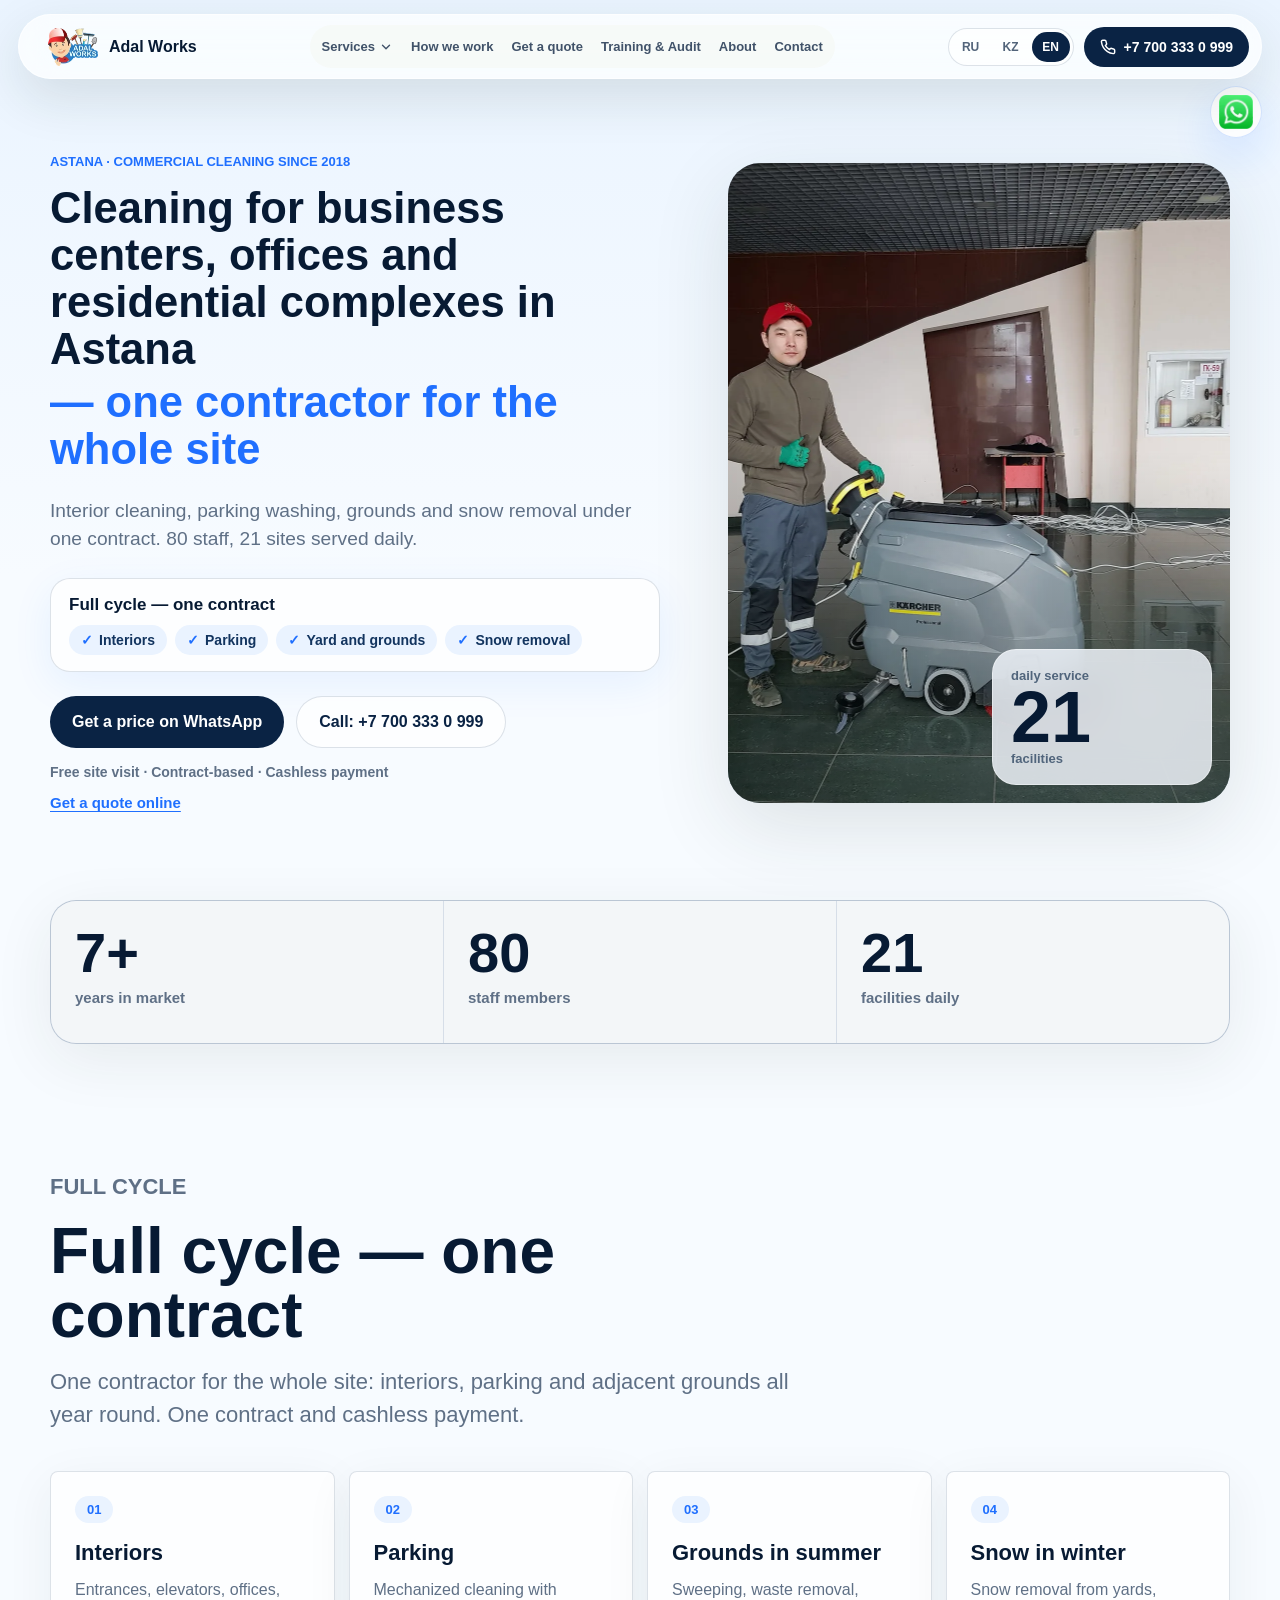
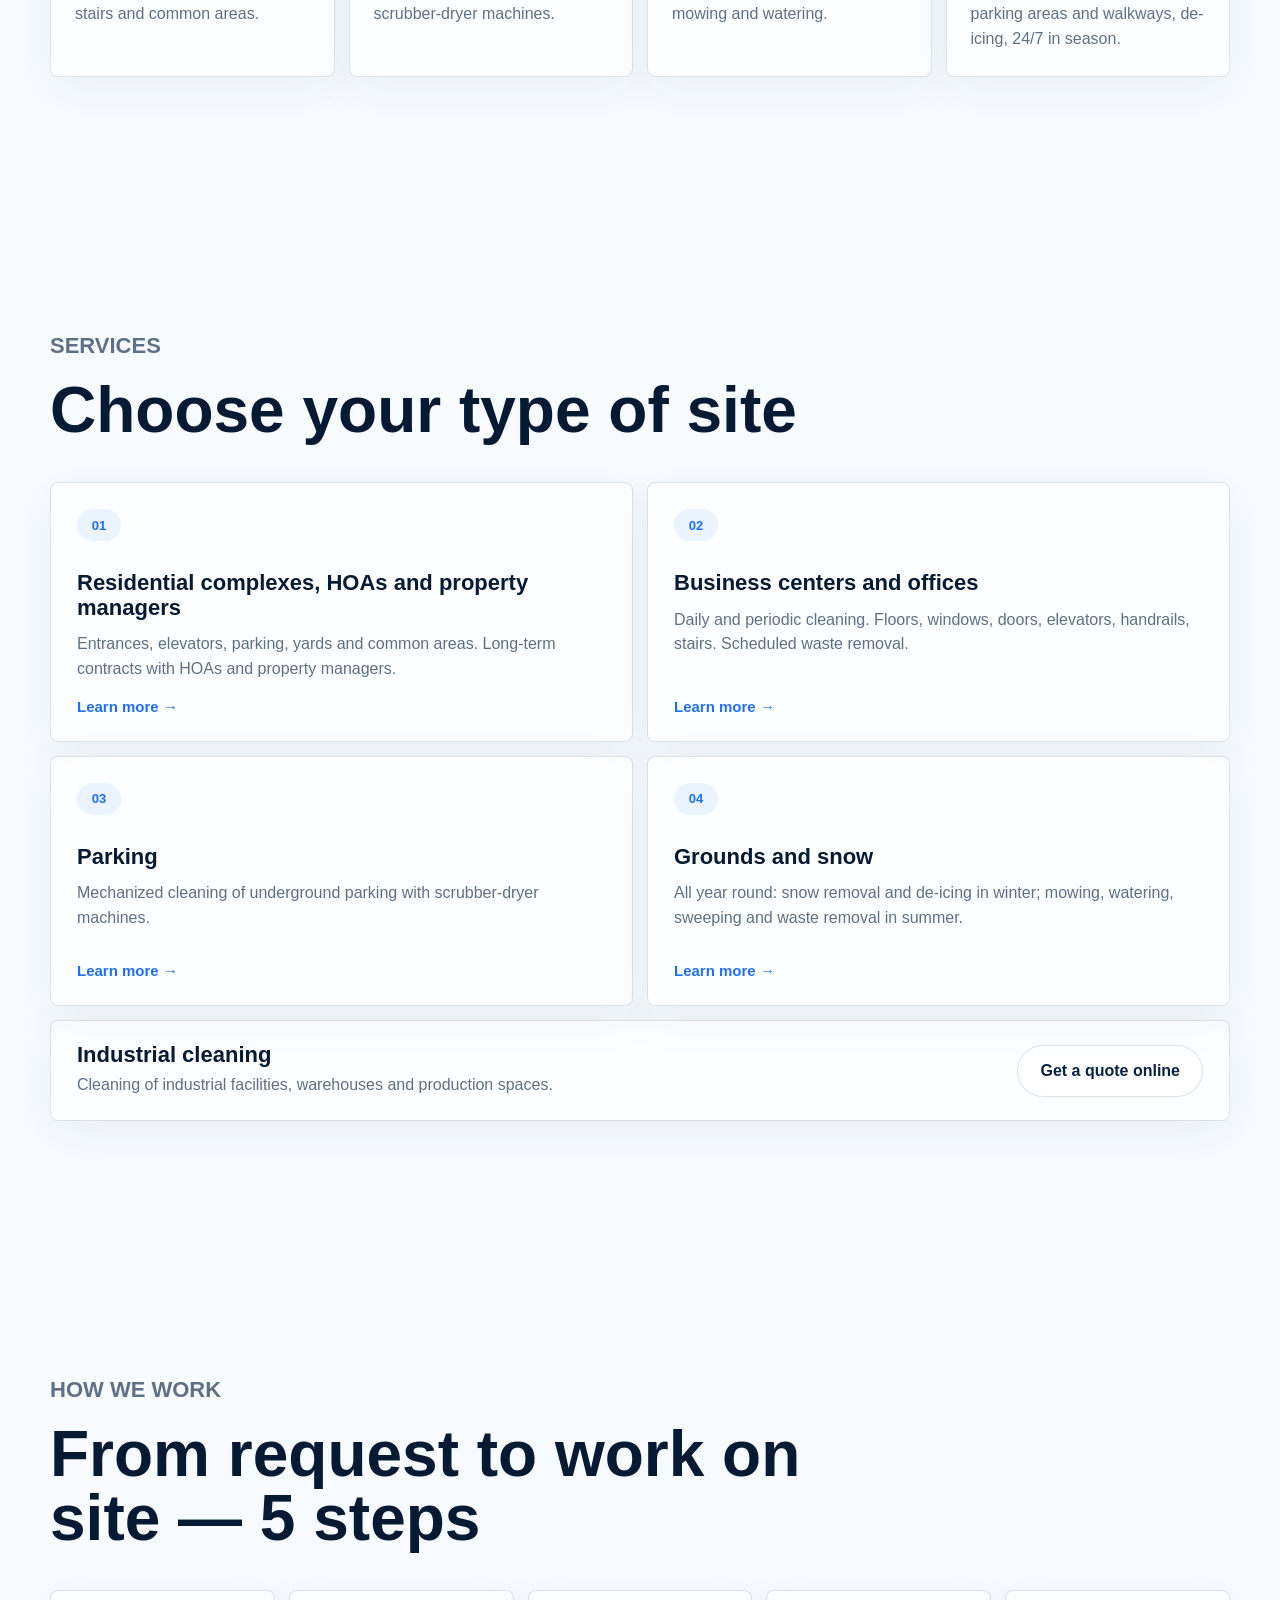
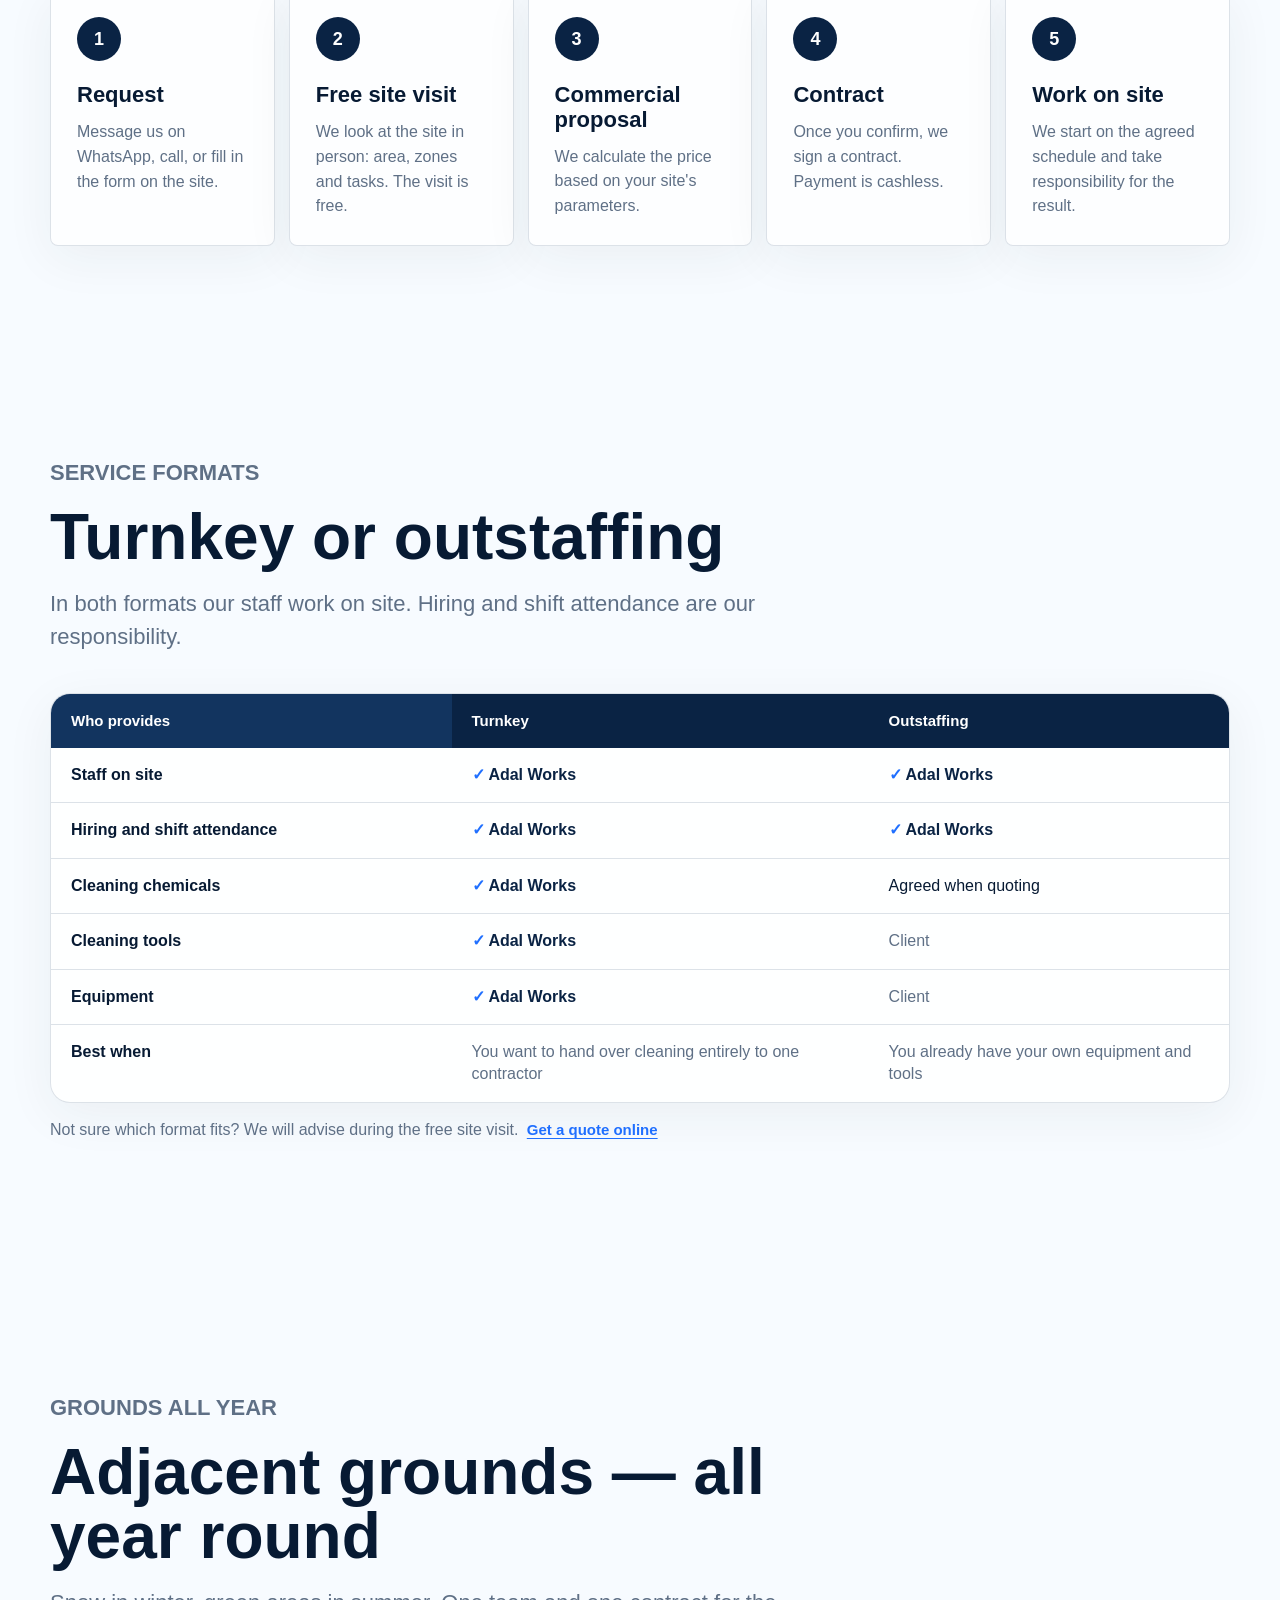
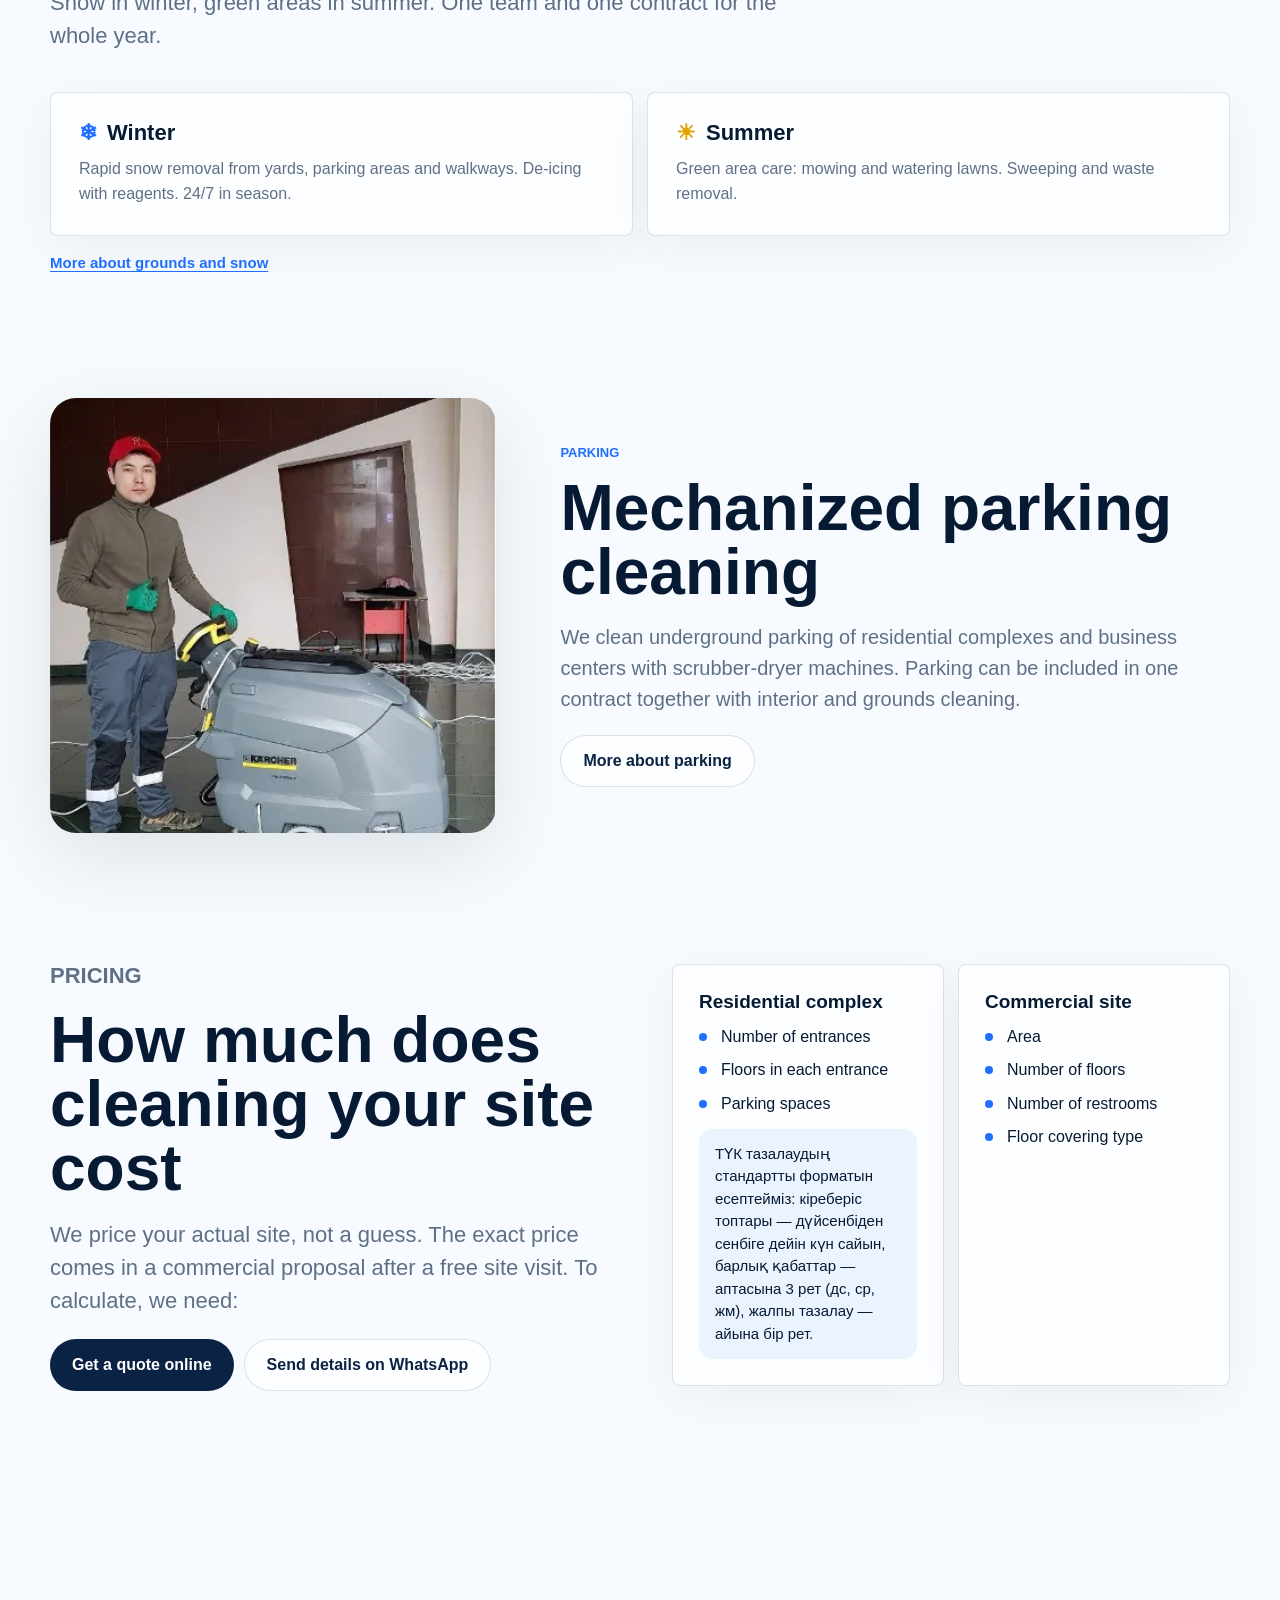
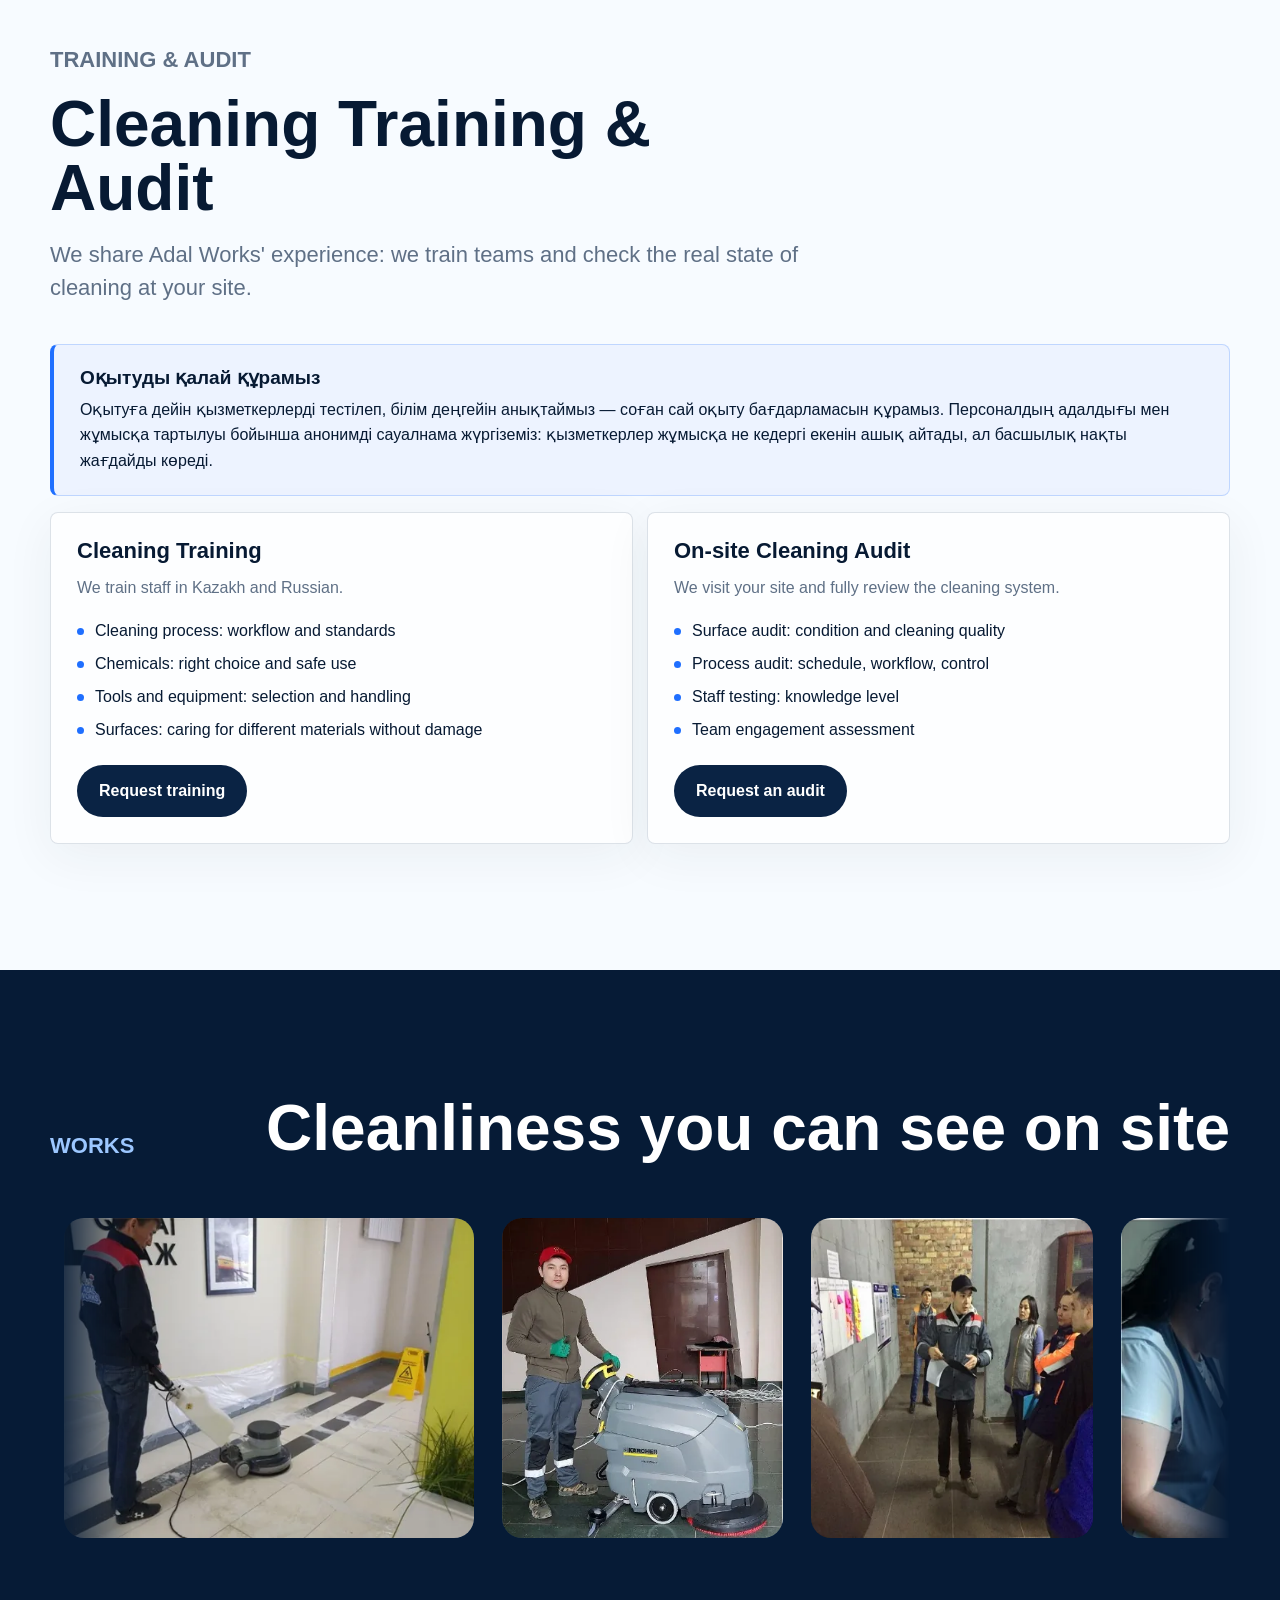
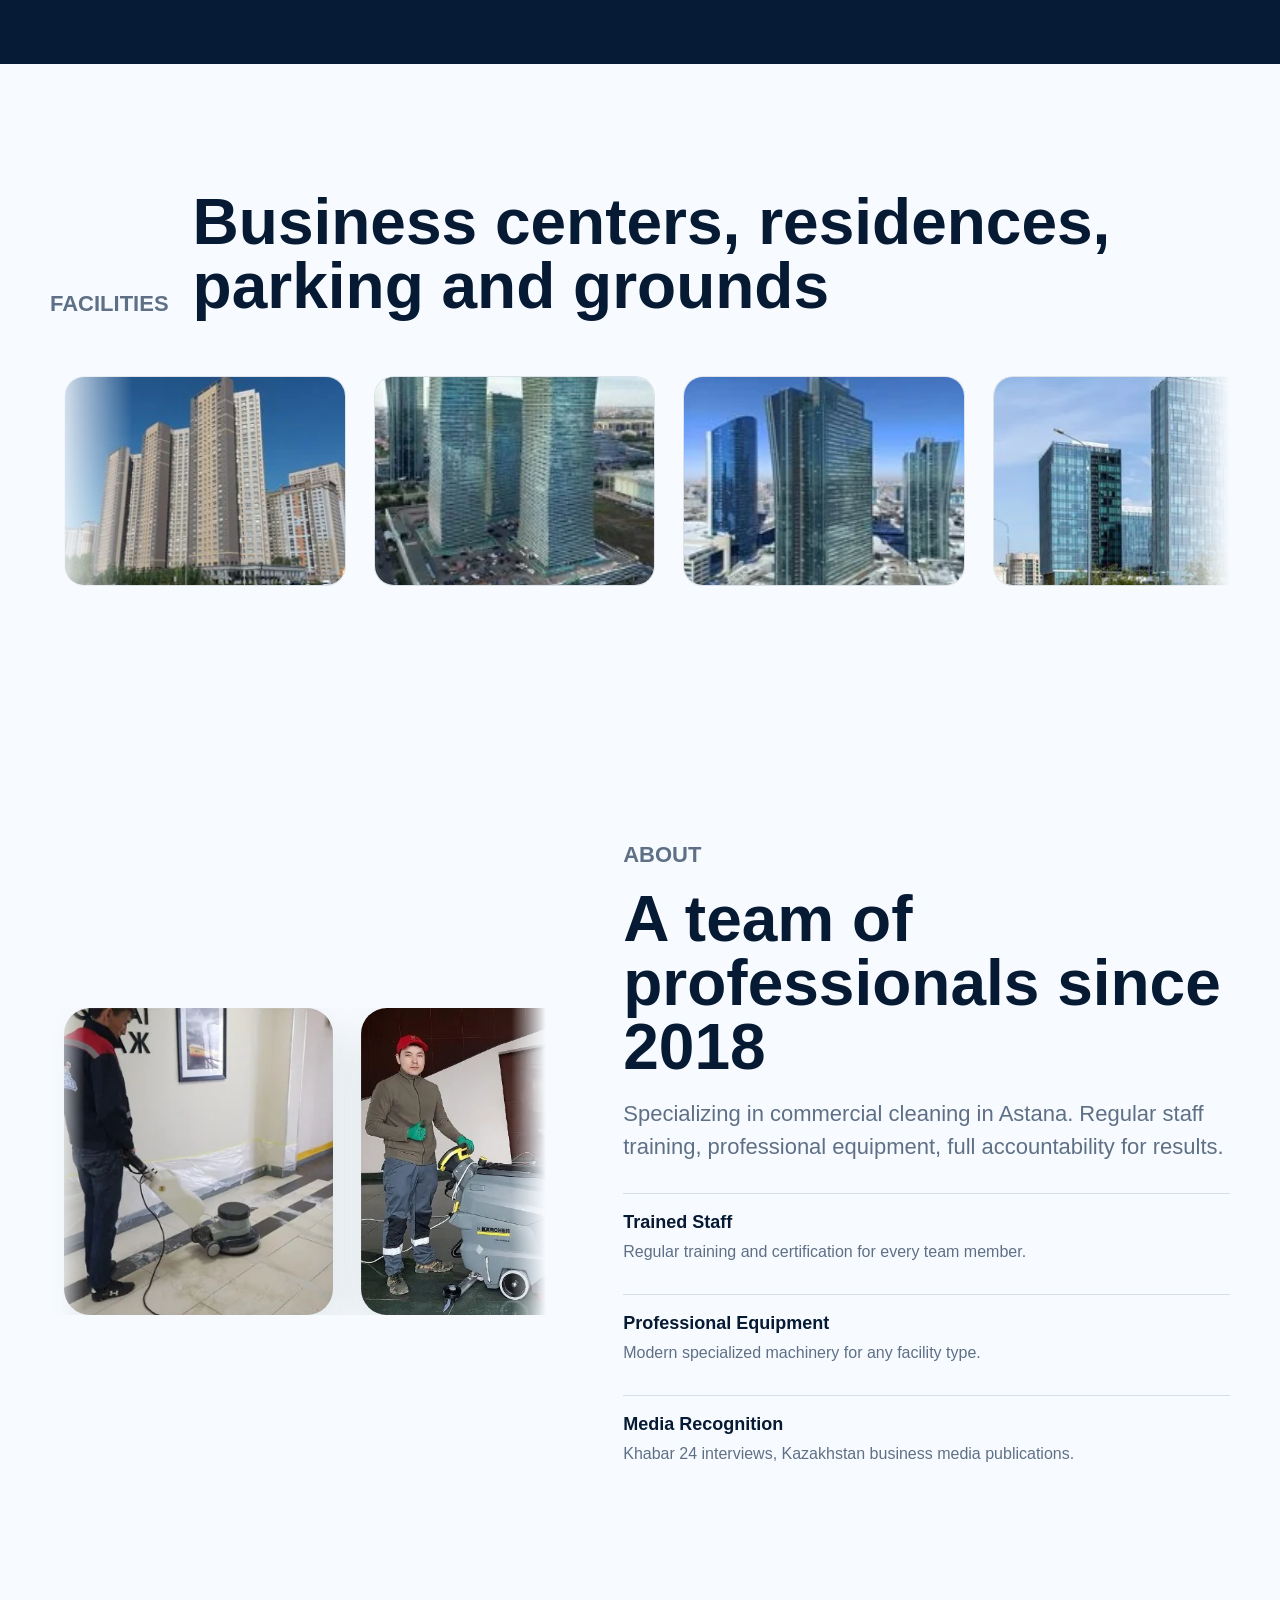
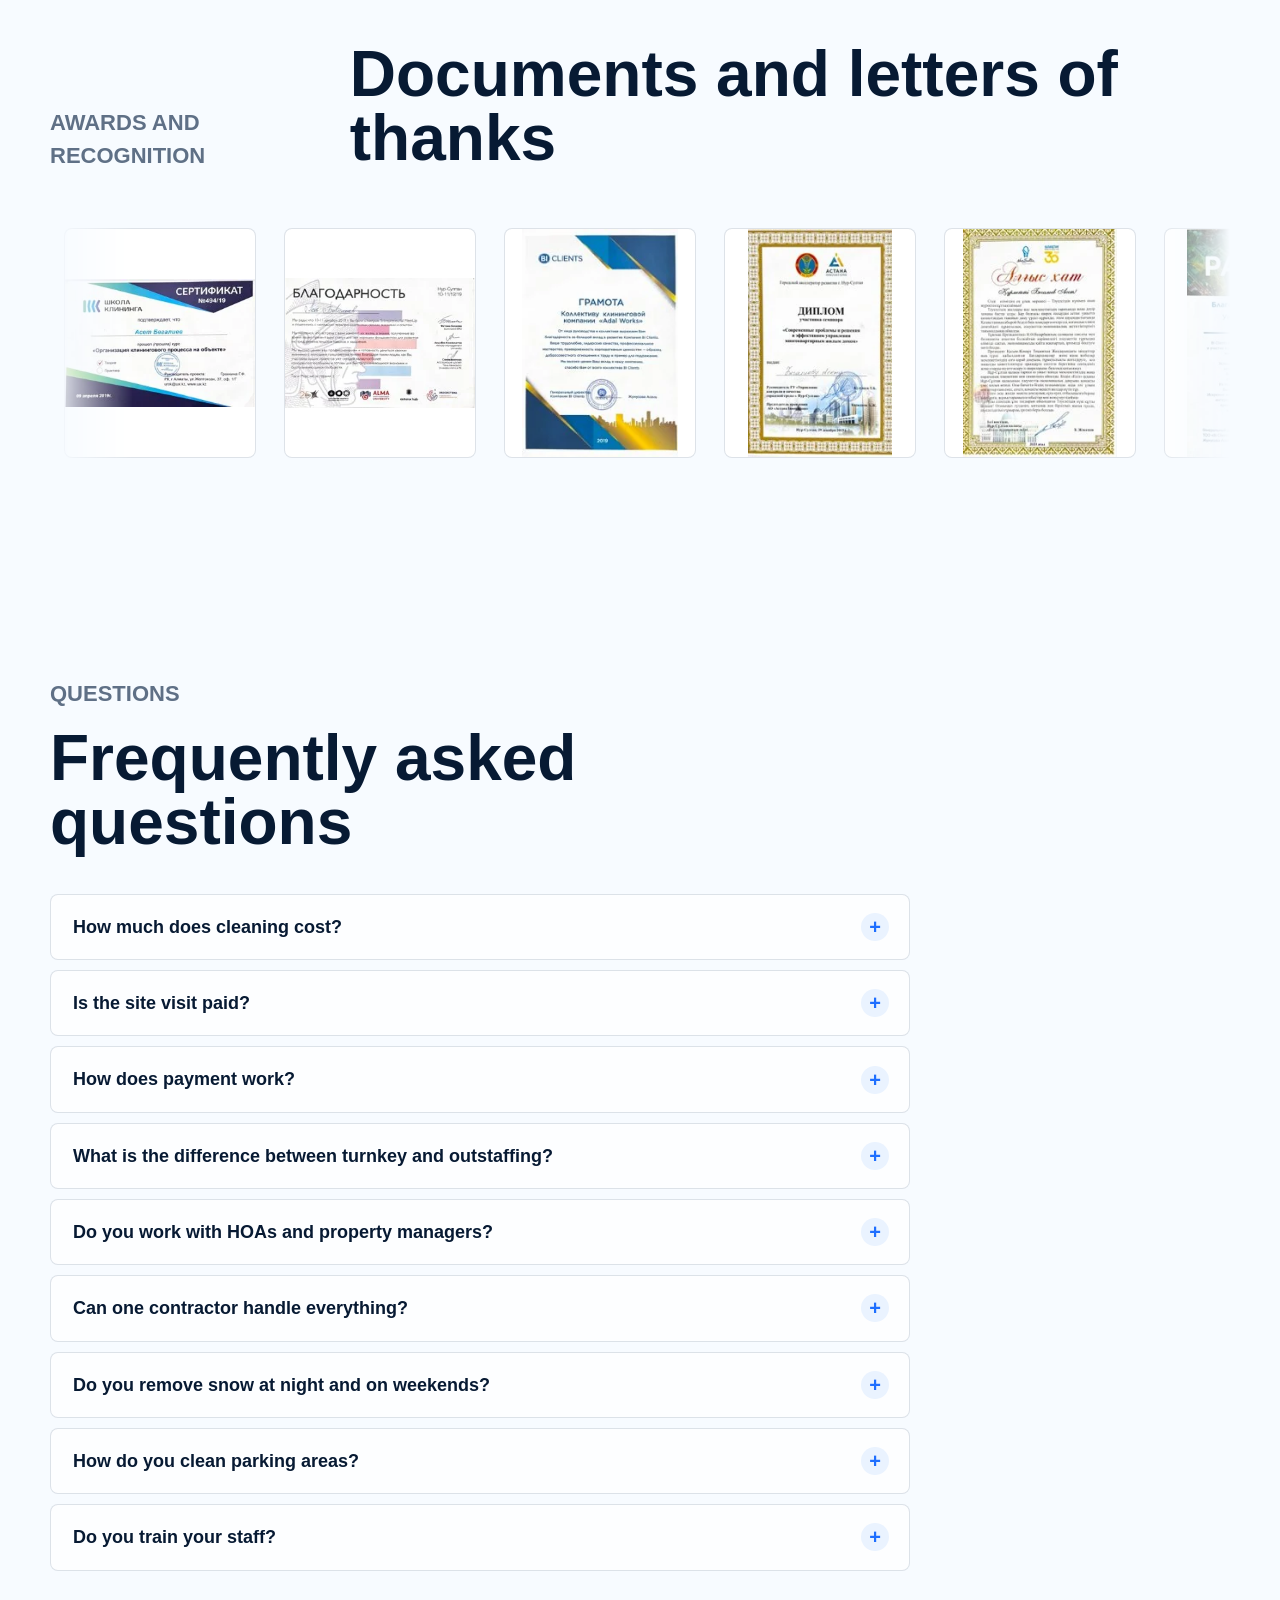
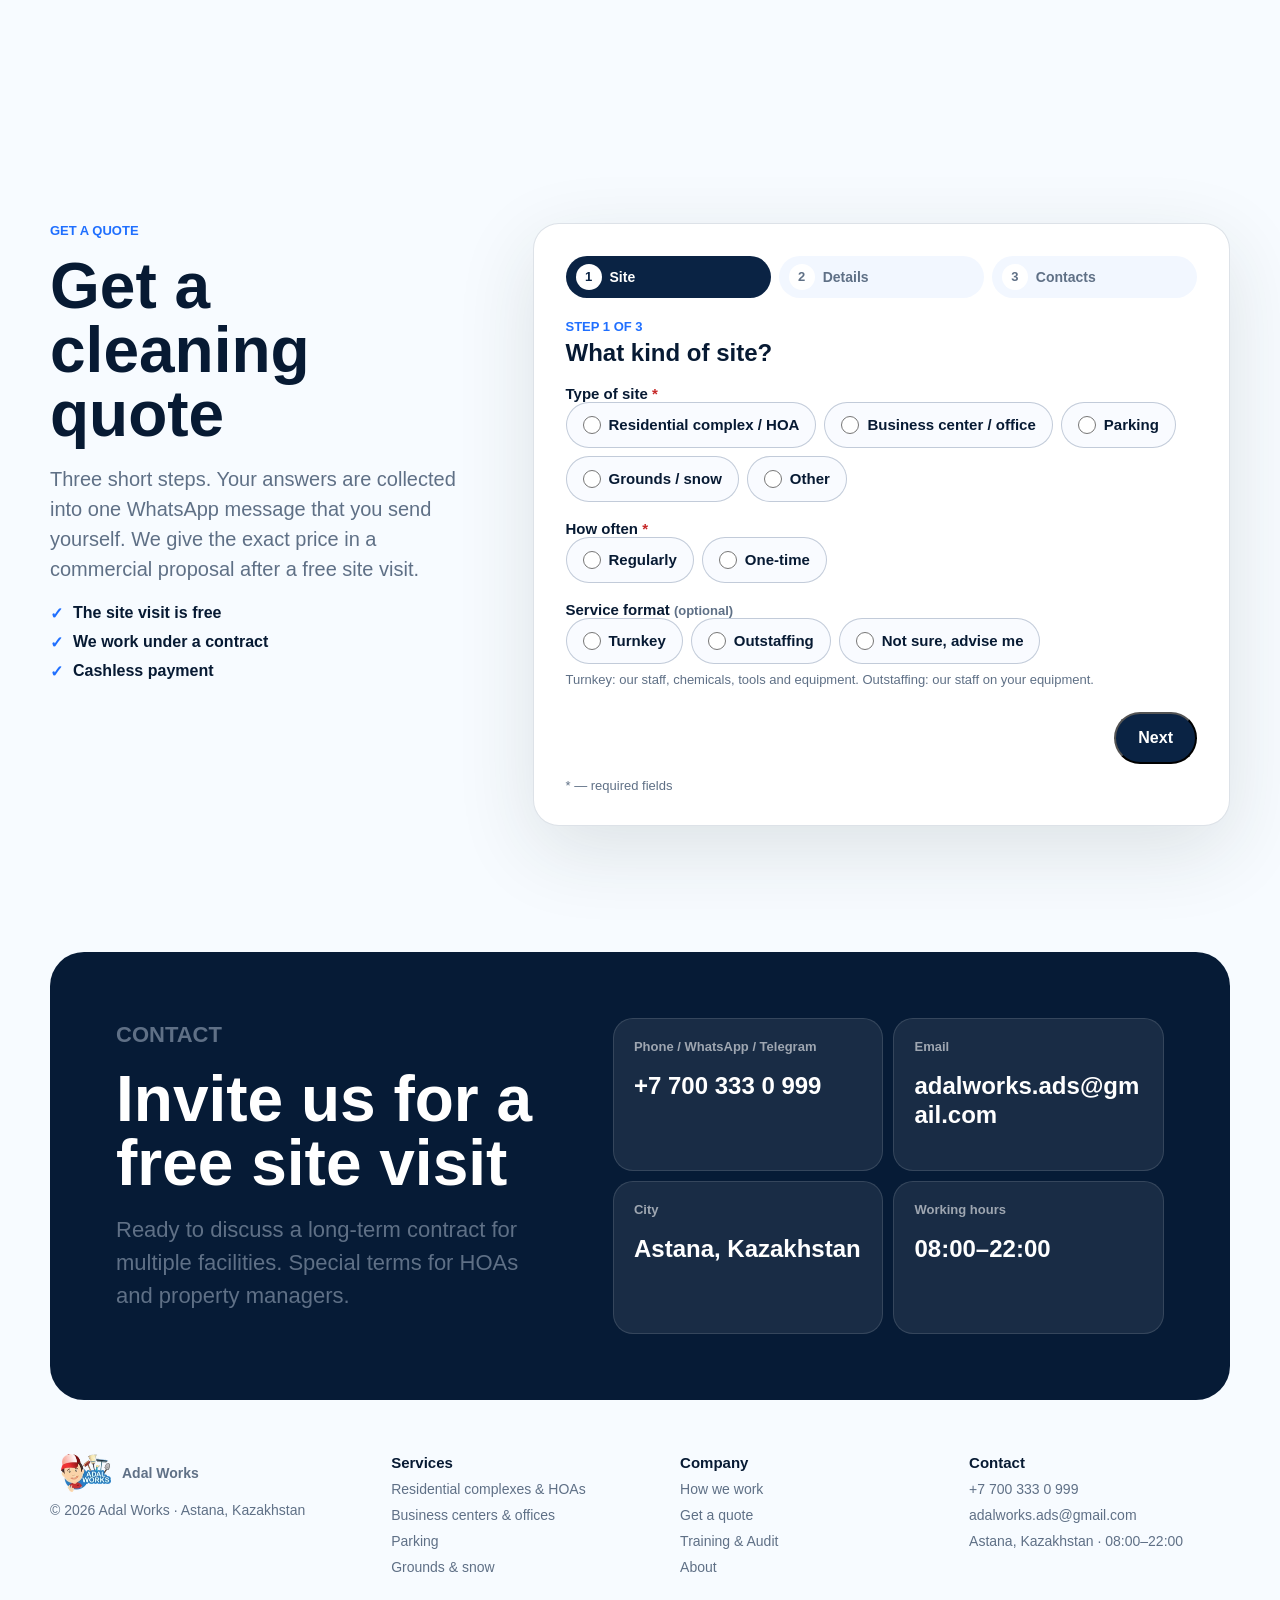
==== commit 593fdbd8: "Edits v3: home, script, styles" ====
--- a/index.html
+++ b/index.html
@@ -218,9 +218,9 @@
           <p class="eyebrow" data-i18n="heroTag">Астана · 2018 жылдан коммерциялық клининг</p>
           <h1>
             <span data-i18n="heroTitle">Астанадағы бизнес-орталықтар, кеңселер мен ТҮК үшін клининг</span>
-            <span class="hero-title-accent" data-i18n="heroTitleAccent">— бүкіл нысанға бір мердігер</span>
+            <span class="hero-title-accent" data-i18n="heroTitleAccent">бүкіл нысанға бір мердігер</span>
           </h1>
-          <p class="lead" data-i18n="heroLead">Үй-жайларды тазалау, паркингтерді жуу, аумақ пен қарды тазалау — бір шарт бойынша. 80 қызметкер, күн сайын 21 нысан.</p>
+          <p class="lead" data-i18n="heroLead">Үй-жайларды тазалау, паркингтерді жуу, аумақтарды тазалау, жасыл желектерді күту, қар тазалау.</p>
           <div class="hero-cycle">
             <strong data-i18n="cycleTitle">Толық цикл — бір шарт</strong>
             <ul>
@@ -254,7 +254,6 @@
         <div><strong data-i18n="statYearsFigure" hidden></strong><span data-i18n="statYears">Нарықтағы тәжірибеміз — 7 жылдан астам</span></div>
         <div><strong>80</strong><span data-i18n="statStaff">қызметкер</span></div>
         <div><strong data-i18n="statFacilitiesFigure" hidden></strong><span data-i18n="statFacilities">Күн сайын 21 нысан</span></div>
-        <div><strong>100K</strong><span data-i18n="statStreets">м² көше</span></div>
       </section>
 
       <section class="section full-cycle" id="full-cycle">
@@ -277,12 +276,12 @@
           <div class="full-item">
             <span class="full-icon" aria-hidden="true">03</span>
             <h3 data-i18n="full3Title">Жазда аумақ</h3>
-            <p data-i18n="full3Text">Сыпыру, қоқыс шығару, көгалды шабу және суару.</p>
+            <p data-i18n="full3Text">Сыпыру, көгалды шабу және суару.</p>
           </div>
           <div class="full-item">
             <span class="full-icon" aria-hidden="true">04</span>
             <h3 data-i18n="full4Title">Қыста қар</h3>
-            <p data-i18n="full4Text">Аулалардан, тұрақтардан және жаяу жүргіншілер аймақтарынан қар тазалау, реагенттер, маусымда 24/7.</p>
+            <p data-i18n="full4Text">Аулалардан, тұрақтардан және жаяу жүргіншілер аймақтарынан қар тазалау, реагенттер.</p>
           </div>
         </div>
       </section>
@@ -291,7 +290,6 @@
         <div class="section-heading">
           <p class="eyebrow" data-i18n="segTag">Қызметтер</p>
           <h2 data-i18n="segTitle">Нысан түрін таңдаңыз</h2>
-          <p data-i18n="segLead">Әр нысан түріне жеке бет: не кіреді, құны қалай есептеледі және жиі қойылатын сұрақтарға жауаптар.</p>
         </div>
         <div class="segment-grid">
           <a class="service-card segment-card" href="/zhk/">
@@ -315,7 +313,7 @@
           <a class="service-card segment-card" href="/aula/">
             <span>04</span>
             <h3 data-i18n="segTerritoryTitle">Аумақ және қар</h3>
-            <p data-i18n="segTerritoryText">Жыл бойы: қыста қар тазалау және реагенттер, жазда көгалды шабу мен суару, сыпыру және қоқыс шығару.</p>
+            <p data-i18n="segTerritoryText">Жыл бойы: қыста қар тазалау және реагенттер, жазда көгалды шабу мен суару, сыпыру.</p>
             <em class="segment-more"><span data-i18n="moreLink">Толығырақ</span> <span aria-hidden="true">→</span></em>
           </a>
         </div>
@@ -393,11 +391,11 @@
         <div class="season-grid">
           <article class="season-card is-winter">
             <h3 data-i18n="terrWinterTitle">Қыс</h3>
-            <p data-i18n="terrWinterText">Аулалардан, тұрақтардан, жаяу жүргіншілер аймақтарынан қарды жедел тазалау. Реагенттермен өңдеу. Маусымда 24/7.</p>
+            <p data-i18n="terrWinterText">Аулалардан, тұрақтардан, жаяу жүргіншілер аймақтарынан қарды жедел тазалау. Реагенттермен өңдеу.</p>
           </article>
           <article class="season-card is-summer">
             <h3 data-i18n="terrSummerTitle">Жаз</h3>
-            <p data-i18n="terrSummerText">Жасыл желектерді күту: көгалды шабу және суару. Сыпыру және қоқыс шығару.</p>
+            <p data-i18n="terrSummerText">Жасыл желектерді күту: көгалды шабу және суару. Аумақты сыпыру.</p>
           </article>
         </div>
         <a class="text-link" href="/aula/" data-i18n="terrMore">Аумақ пен қар туралы толығырақ</a>
@@ -432,8 +430,8 @@
               <li data-i18n="priceZhk1">Кіреберістер саны</li>
               <li data-i18n="priceZhk2">Әр кіреберістің қабат саны</li>
               <li data-i18n="priceZhk3">Паркингтегі машина орындары</li>
-              <li data-i18n="priceZhk4">Тазалау жиілігі</li>
             </ul>
+            <p class="price-std" data-i18n="priceZhkStd">ТҮК тазалаудың стандартты форматын есептейміз: кіреберіс топтары — дүйсенбіден сенбіге дейін күн сайын, барлық қабаттар — аптасына 3 рет (дс, ср, жм), жалпы тазалау — айына бір рет.</p>
           </div>
           <div>
             <strong data-i18n="priceComTitle">Коммерциялық нысан</strong>
@@ -452,6 +450,10 @@
           <p class="eyebrow" data-i18n="navTraining">Оқыту және аудит</p>
           <h2 data-i18n="trainingTitle">Клининг бойынша оқыту және аудит</h2>
           <p data-i18n="trainingLead">Adal Works тәжірибесімен бөлісеміз: командаларды оқытамыз және нысаныңыздағы тазалық жұмысының нақты жағдайын тексереміз.</p>
+        </div>
+        <div class="training-method">
+          <h3 data-i18n="trainingMethodTitle">Оқытуды қалай құрамыз</h3>
+          <p data-i18n="trainingMethod">Оқытуға дейін қызметкерлерді тестілеп, білім деңгейін анықтаймыз — соған сай оқыту бағдарламасын құрамыз. Персоналдың адалдығы мен жұмысқа тартылуы бойынша анонимді сауалнама жүргіземіз: қызметкерлер жұмысқа не кедергі екенін ашық айтады, ал басшылық нақты жағдайды көреді.</p>
         </div>
         <div class="training-grid">
           <article class="training-card">
@@ -472,7 +474,7 @@
               <li data-i18n="training2Point1">Беттер аудиті: жағдайы мен тазалау сапасы</li>
               <li data-i18n="training2Point2">Процестер аудиті: кесте, жұмыс реті, бақылау</li>
               <li data-i18n="training2Point3">Персоналды тестілеу: білім деңгейі</li>
-              <li data-i18n="training2Point4">Команданың жұмысқа деген ынтасын бағалау</li>
+              <li data-i18n="training2Point4">Персоналдың жұмысқа тартылуы мен адалдығын анонимді зерттеу</li>
             </ul>
             <a class="button primary" href="https://wa.me/77003330999" data-whatsapp data-i18n-whatsapp="training2Whatsapp" data-i18n="training2Button">Аудитке өтінім</a>
           </article>
@@ -589,7 +591,7 @@
         <div class="faq-list">
           <details class="faq-item">
             <summary data-i18n="faqPriceQ">Тазалау қанша тұрады?</summary>
-            <p data-i18n="faqPriceA">Нысаныңыз бойынша есептейміз. ТҮК үшін — кіреберістер саны, әр кіреберістің қабат саны, паркингтегі машина орындары және тазалау жиілігі бойынша. Коммерциялық нысандар үшін — ауданы, қабат саны, санитариялық тораптар саны және еден жабынының түрі бойынша. Нақты құнын тегін қараудан кейін коммерциялық ұсыныста айтамыз.</p>
+            <p data-i18n="faqPriceA">Нысаныңыз бойынша есептейміз. ТҮК үшін — кіреберістер саны, әр кіреберістің қабат саны және паркингтегі машина орындары бойынша; ТҮК тазалаудың стандартты форматын есептейміз: кіреберіс топтары — дүйсенбіден сенбіге дейін күн сайын, барлық қабаттар — аптасына 3 рет (дс, ср, жм), жалпы тазалау — айына бір рет. Коммерциялық нысандар үшін — ауданы, қабат саны, санитариялық тораптар саны және еден жабынының түрі бойынша. Нақты құнын тегін қараудан кейін коммерциялық ұсыныста айтамыз.</p>
           </details>
           <details class="faq-item">
             <summary data-i18n="qFreeQ">Нысанды қарау ақылы ма?</summary>
@@ -612,8 +614,8 @@
             <p data-i18n="faqOneA">Иә: үй-жайларды тазалау, паркингті еден жуғыш машиналармен механикаландырылған тазалау және жыл бойы аумақ — қыста қар, жазда шөп шабу мен суару — бір шарт бойынша.</p>
           </details>
           <details class="faq-item">
-            <summary data-i18n="qSnowQ">Қарды түнде және демалыс күндері тазалайсыздар ма?</summary>
-            <p data-i18n="qSnowA">Маусымда қар тазалау 24/7 жұмыс істейді: аулалар, тұрақтар, жаяу жүргіншілер аймақтары, реагенттермен өңдеу.</p>
+            <summary data-i18n="qSnowQ">Қарды қалай тазалайсыздар?</summary>
+            <p data-i18n="qSnowA">Қыста аулалардан, тұрақтардан және жаяу жүргіншілер аймақтарынан қар тазалап, аумақты реагенттермен өңдейміз. Қар тазалауды үй-жайларды тазалаумен бірге ортақ шартқа қосуға болады.</p>
           </details>
           <details class="faq-item">
             <summary data-i18n="qParkingQ">Паркингтерді қалай тазалайсыздар?</summary>
@@ -621,7 +623,7 @@
           </details>
           <details class="faq-item">
             <summary data-i18n="faqTrainingQ">Персоналды оқытасыздар ма?</summary>
-            <p data-i18n="faqTrainingA">Иә. Тұрақты тренингтер мен сертификаттау өткіземіз, оқыту қазақ және орыс тілдерінде. Басқа командаларға да клининг бойынша оқыту мен аудит жүргіземіз.</p>
+            <p data-i18n="faqTrainingA">Иә. Оқытуға дейін қызметкерлерді тестілеп, олардың білім деңгейіне сай бағдарлама құрамыз. Қазақ және орыс тілдерінде тұрақты тренингтер мен сертификаттау өткіземіз, сондай-ақ басқа командаларға клининг бойынша оқыту мен аудит жүргіземіз.</p>
           </details>
         </div>
       </section>
@@ -687,27 +689,19 @@
               <p class="field-error" id="err-entrances" data-error hidden></p>
             </div>
             <div class="field" data-field="floors" data-label="formFloors">
-              <label class="field-label" for="q-floors"><span data-i18n="formFloors">Әр кіреберістің қабат саны</span> <span class="optional">(<span data-i18n="formOptional">міндетті емес</span>)</span></label>
+              <label class="field-label" for="q-floors"><span data-i18n="formFloors">Әр кіреберістің қабат саны</span></label>
               <input id="q-floors" name="floors" type="text" aria-describedby="err-floors hint-floors" />
               <p class="field-hint" id="hint-floors" data-i18n="formFloorsHint">Мысалы: 9, 9, 12, 16</p>
               <p class="field-error" id="err-floors" data-error hidden></p>
             </div>
             <div class="field" data-field="spaces_zhk" data-label="formSpaces" data-kind="number">
-              <label class="field-label" for="q-spaces_zhk"><span data-i18n="formSpaces">Паркингтегі машина орындары</span> <span class="optional">(<span data-i18n="formOptional">міндетті емес</span>)</span></label>
+              <label class="field-label" for="q-spaces_zhk"><span data-i18n="formSpaces">Паркингтегі машина орындары</span></label>
               <input id="q-spaces_zhk" name="spaces_zhk" type="text" inputmode="numeric" pattern="[0-9]*" autocomplete="off" aria-describedby="err-spaces_zhk hint-spaces_zhk" />
               <p class="field-hint" id="hint-spaces_zhk" data-i18n="formSpacesHint">Паркинг болмаса, бос қалдырыңыз</p>
               <p class="field-error" id="err-spaces_zhk" data-error hidden></p>
             </div>
-            <div class="field" data-field="period_zhk" data-label="formPeriod" data-required="select" data-hide-once>
-              <label class="field-label" for="q-period_zhk"><span data-i18n="formPeriod">Тазалау жиілігі</span><span class="req" aria-hidden="true"> *</span></label>
-              <select id="q-period_zhk" name="period_zhk" aria-describedby="err-period_zhk" aria-required="true">
-                <option value="" data-i18n="formChoose">Таңдаңыз</option>
-                <option value="daily" data-i18n="formPeriodDaily">Күн сайын</option>
-                <option value="several" data-i18n="formPeriodSeveral">Аптасына бірнеше рет</option>
-                <option value="weekly" data-i18n="formPeriodWeekly">Аптасына бір рет</option>
-                <option value="other" data-i18n="formPeriodOther">Басқа, түсініктемеде жазамын</option>
-              </select>
-              <p class="field-error" id="err-period_zhk" data-error hidden></p>
+            <div class="field field-wide form-std" data-field="std_zhk" data-label="formStdLabel" data-static="formStdShort" data-hide-once>
+              <p class="form-std-text" data-i18n="priceZhkStd">ТҮК тазалаудың стандартты форматын есептейміз: кіреберіс топтары — дүйсенбіден сенбіге дейін күн сайын, барлық қабаттар — аптасына 3 рет (дс, ср, жм), жалпы тазалау — айына бір рет.</p>
             </div>
             </div>
             <div class="field-group" data-show-for="bc other">
@@ -792,8 +786,8 @@
             </div>
             <div class="field-group">
             <div class="field field-wide" data-field="address" data-label="formAddress">
-              <label class="field-label" for="q-address"><span data-i18n="formAddress">Мекенжайы немесе ауданы</span> <span class="optional">(<span data-i18n="formOptional">міндетті емес</span>)</span></label>
-              <input id="q-address" name="address" type="text" aria-describedby="err-address" placeholder="Астана, аудан немесе көше" data-i18n-placeholder="formAddressHint" autocomplete="street-address" />
+              <label class="field-label" for="q-address"><span data-i18n="formAddress">Мекенжайы немесе ТҮК атауы</span></label>
+              <input id="q-address" name="address" type="text" aria-describedby="err-address" placeholder="Астана, көше немесе ТҮК атауы" data-i18n-placeholder="formAddressHint" autocomplete="street-address" />
               <p class="field-error" id="err-address" data-error hidden></p>
             </div>
             <div class="field" data-field="start" data-label="formStart">
@@ -802,7 +796,6 @@
                 <option value="" data-i18n="formChoose">Таңдаңыз</option>
                 <option value="asap" data-i18n="formStartAsap">Мүмкіндігінше тез</option>
                 <option value="month" data-i18n="formStartMonth">Бір ай ішінде</option>
-                <option value="season" data-i18n="formStartSeason">Маусымға дейін</option>
                 <option value="plan" data-i18n="formStartPlan">Әзірге жоспарлап жүрмін</option>
               </select>
               <p class="field-error" id="err-start" data-error hidden></p>
--- a/styles.css
+++ b/styles.css
@@ -2288,8 +2288,131 @@
   }
 }
 
-@media (max-width: 380px) {
-  .quote-progress li span:not(.quote-progress-num) {
+/* ---------- v3: edits from Asset ---------- */
+.stats {
+  grid-template-columns: repeat(3, 1fr);
+}
+
+.training-method {
+  margin: 0 0 16px;
+  padding: 22px 26px;
+  border: 1px solid rgba(31, 111, 255, 0.22);
+  border-left: 4px solid var(--green);
+  border-radius: var(--radius);
+  background: rgba(232, 240, 255, 0.7);
+}
+
+.training-method h3 {
+  margin: 0 0 8px;
+  font-size: 19px;
+}
+
+.training-method p {
+  margin: 0;
+  color: var(--ink);
+  font-size: 16px;
+  line-height: 1.6;
+}
+
+.price-factors .price-std,
+.form-std-text {
+  margin: 14px 0 0;
+  padding: 14px 16px;
+  border-radius: 14px;
+  background: rgba(232, 240, 255, 0.8);
+  color: var(--ink);
+  font-size: 15px;
+  line-height: 1.5;
+}
+
+.form-std-text {
+  margin: 0;
+}
+
+.parking-media img {
+  object-position: 50% 12%;
+}
+
+@media (max-width: 640px) {
+  .stats {
+    grid-template-columns: repeat(3, 1fr);
+  }
+
+  .stats div {
+    min-height: 0;
+    padding: 16px 12px;
+  }
+
+  .stats strong {
+    font-size: 30px;
+  }
+
+  .stats span {
+    font-size: 13px;
+  }
+
+  .parking-media img {
+    height: auto;
+    aspect-ratio: 393 / 516;
+    max-height: 560px;
+    object-position: 50% 0;
+  }
+
+  .training-method {
+    padding: 18px;
+  }
+}
+
+/* v3: keep faces in frame when photos are cropped with object-fit: cover */
+img[src*="work-wide"] {
+  object-position: 18% 0;
+}
+
+img[src*="work-vertical-1"] {
+  object-position: 50% 10%;
+}
+
+img[src*="work-vertical-2"] {
+  object-position: 50% 0;
+}
+
+img[src*="hero-team"],
+img[src*="team-office"] {
+  object-position: 50% 30%;
+}
+
+/* v3: long Russian/Kazakh words in headings must not overflow narrow screens */
+h1,
+h2,
+h3 {
+  overflow-wrap: break-word;
+  hyphens: auto;
+  -webkit-hyphens: auto;
+}
+
+@media (max-width: 640px) {
+  h2 {
+    font-size: clamp(27px, 8.2vw, 40px);
+  }
+}
+
+/* v3: on narrow phones the form progress shows the label of the current step only */
+@media (max-width: 430px) {
+  .quote-progress {
+    display: flex;
+    gap: 6px;
+  }
+
+  .quote-progress li {
+    flex: 0 0 auto;
+    justify-content: center;
+  }
+
+  .quote-progress li.is-current {
+    flex: 1 1 auto;
+  }
+
+  .quote-progress li:not(.is-current) > span:not(.quote-progress-num) {
     position: absolute;
     width: 1px;
     height: 1px;
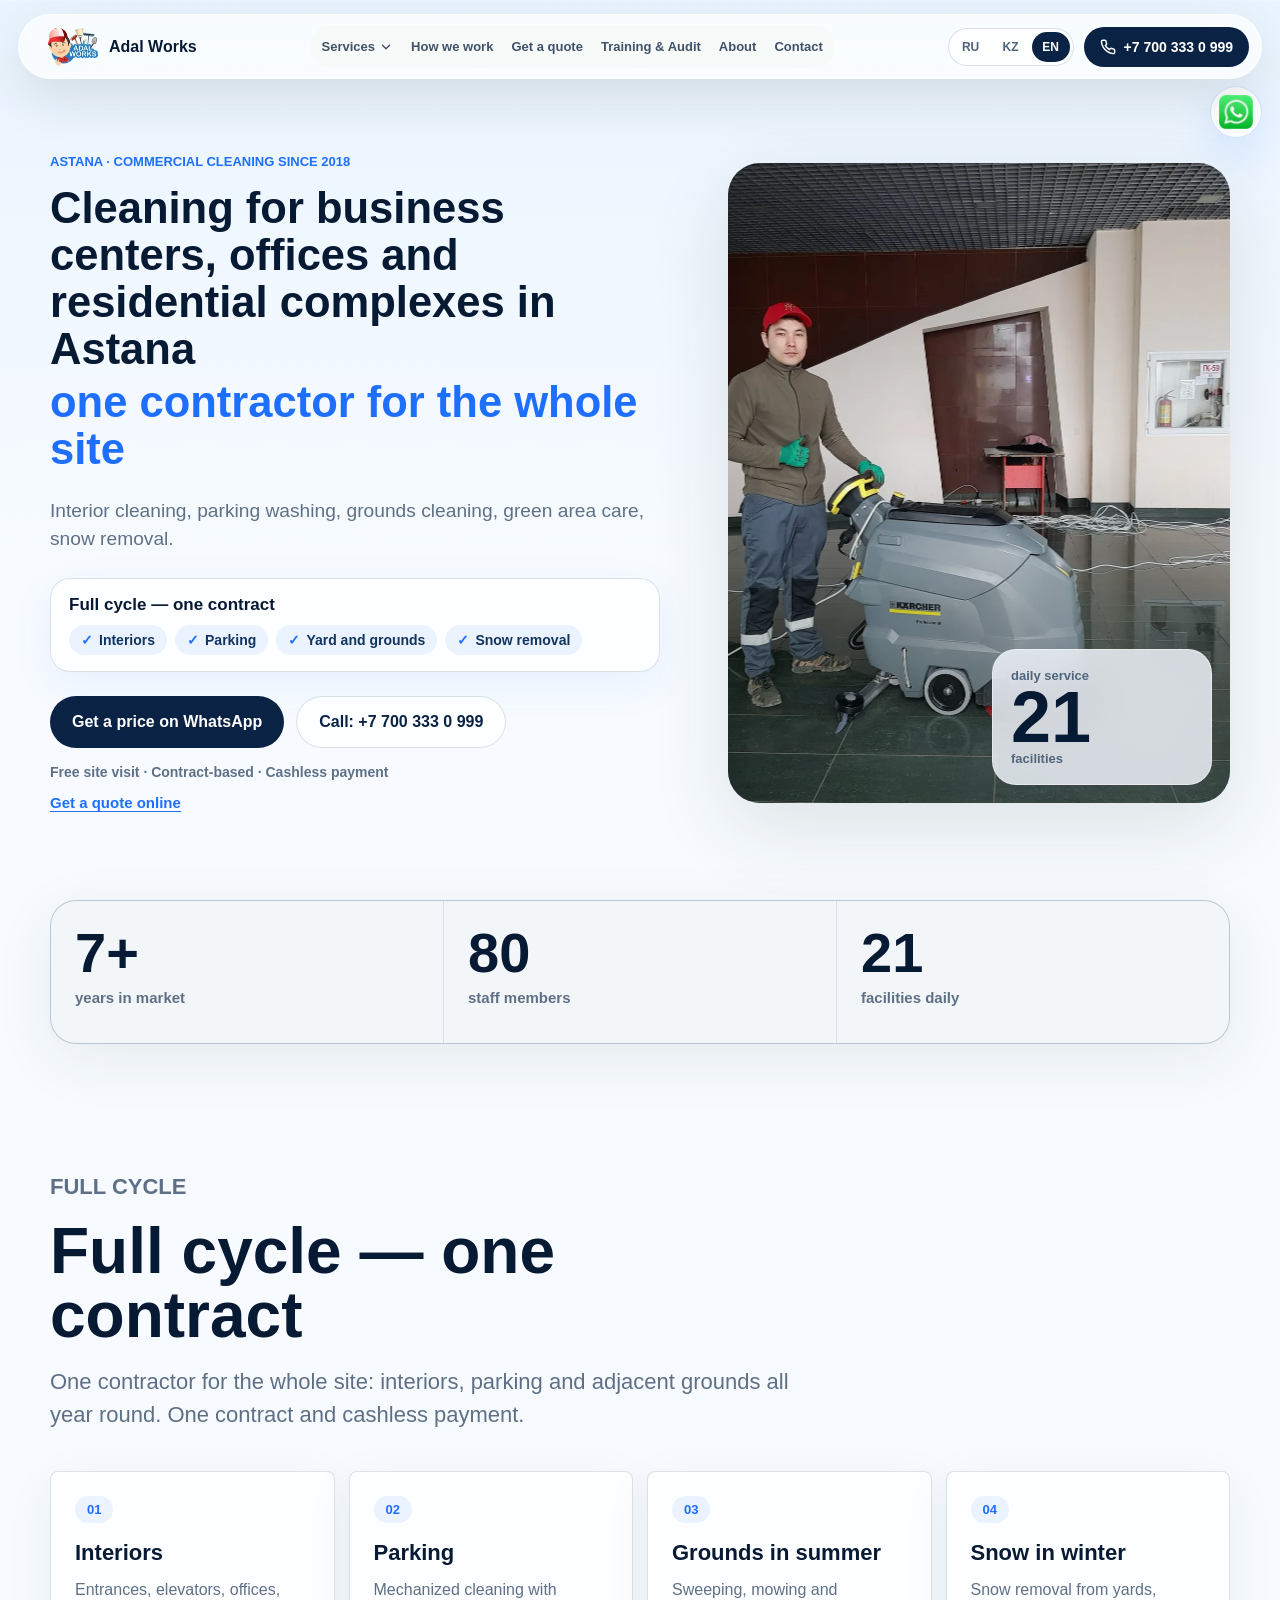
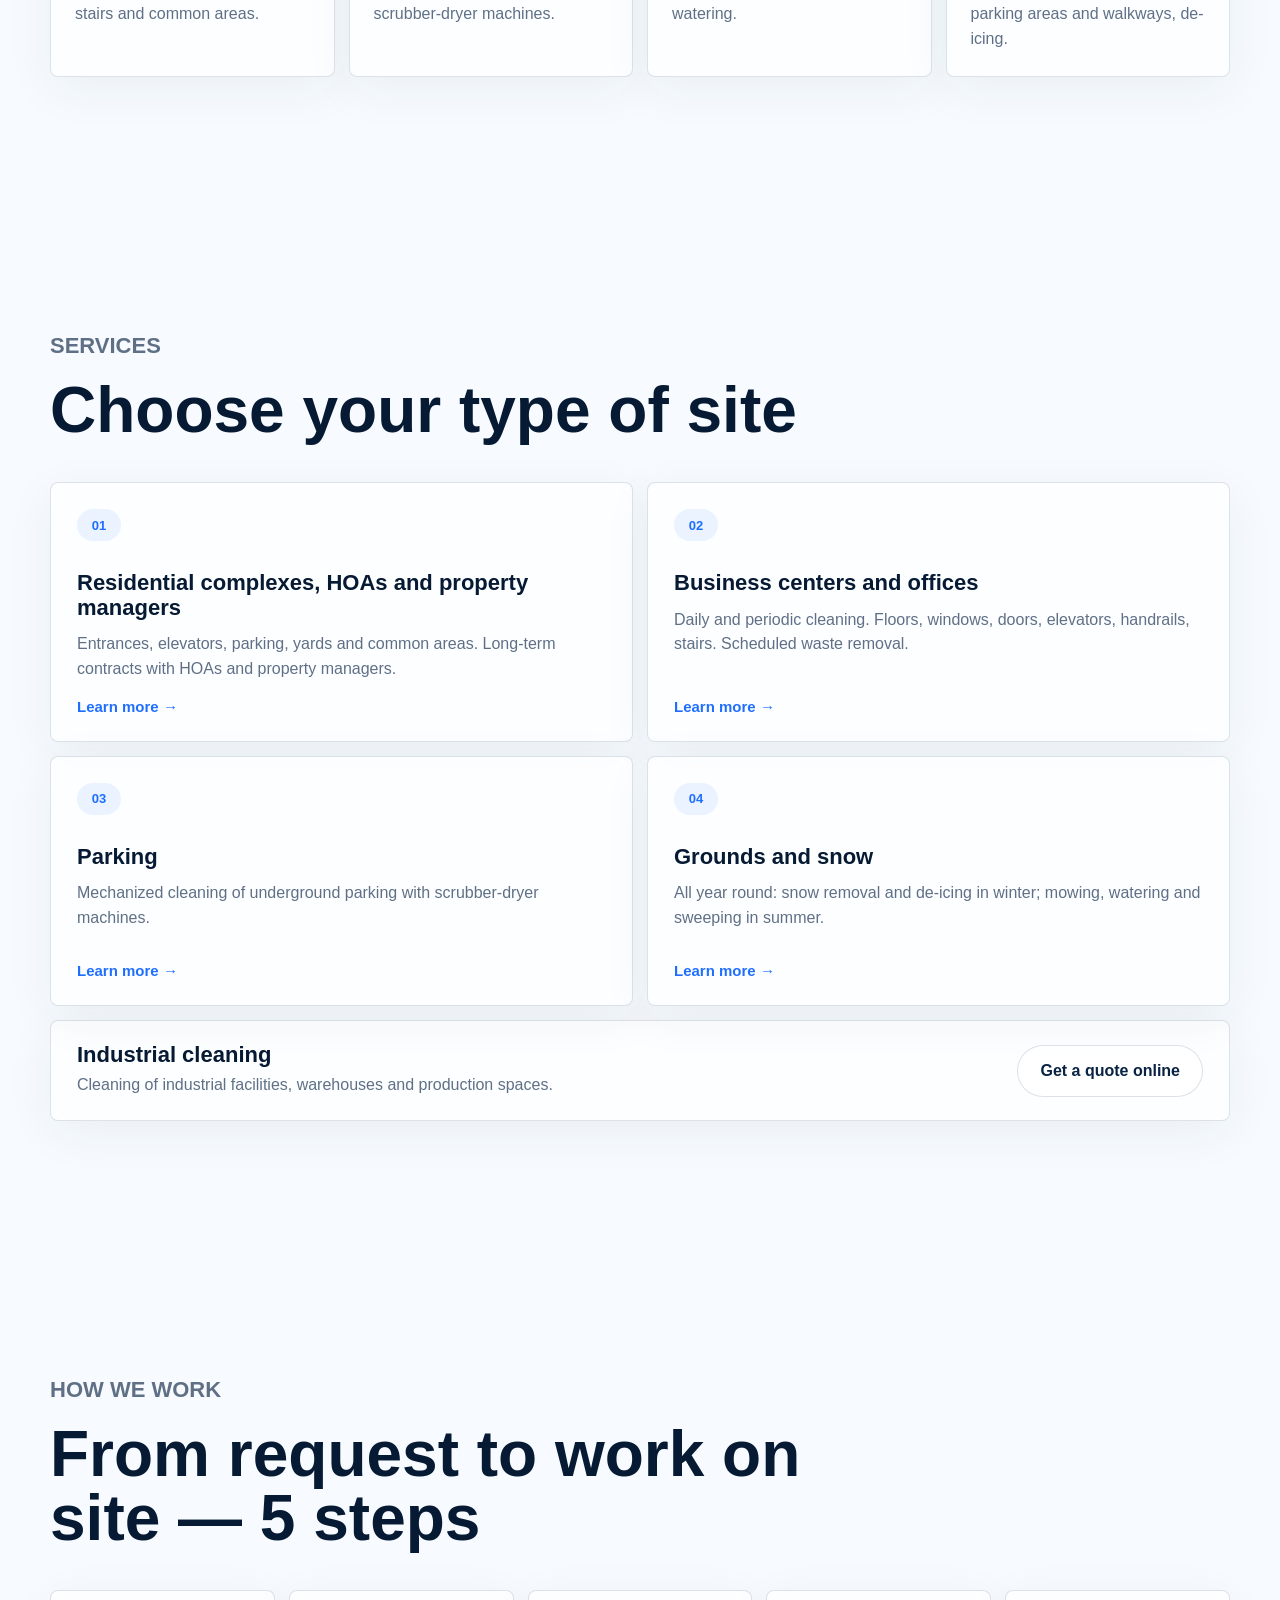
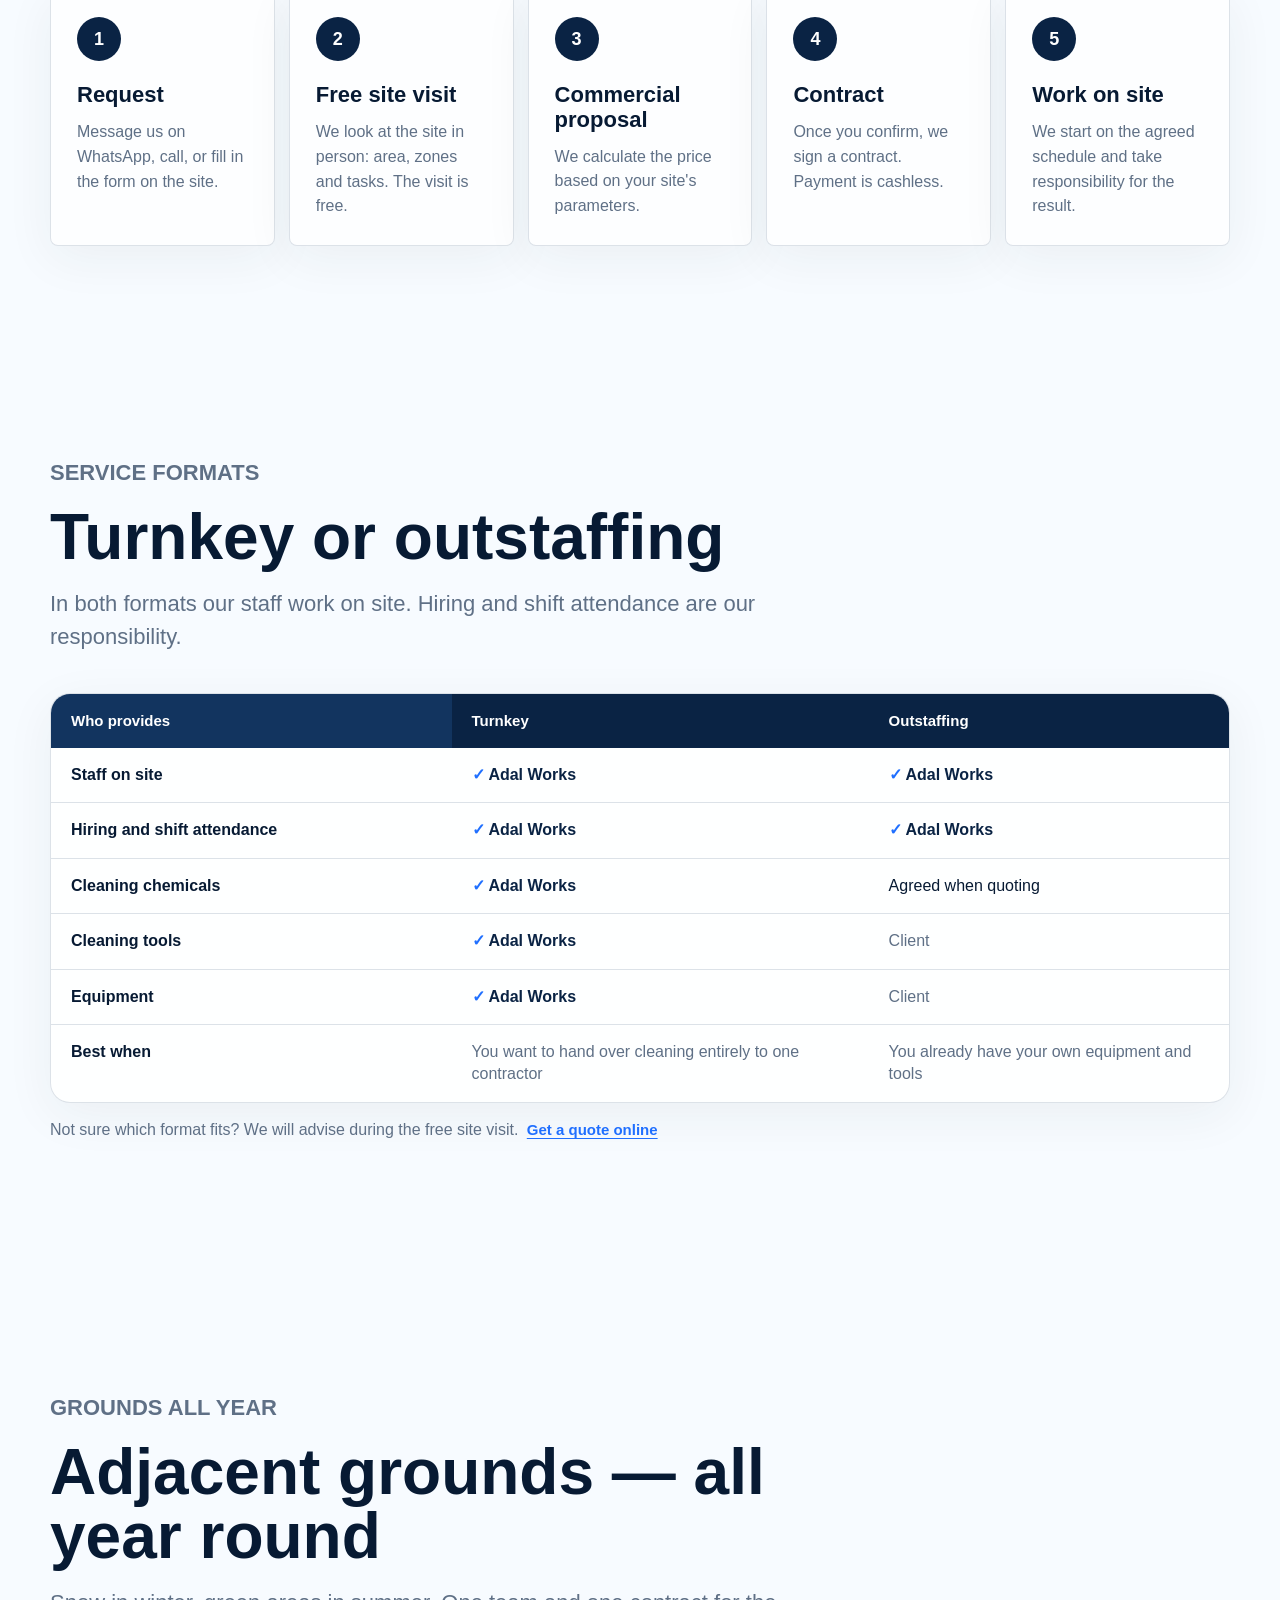
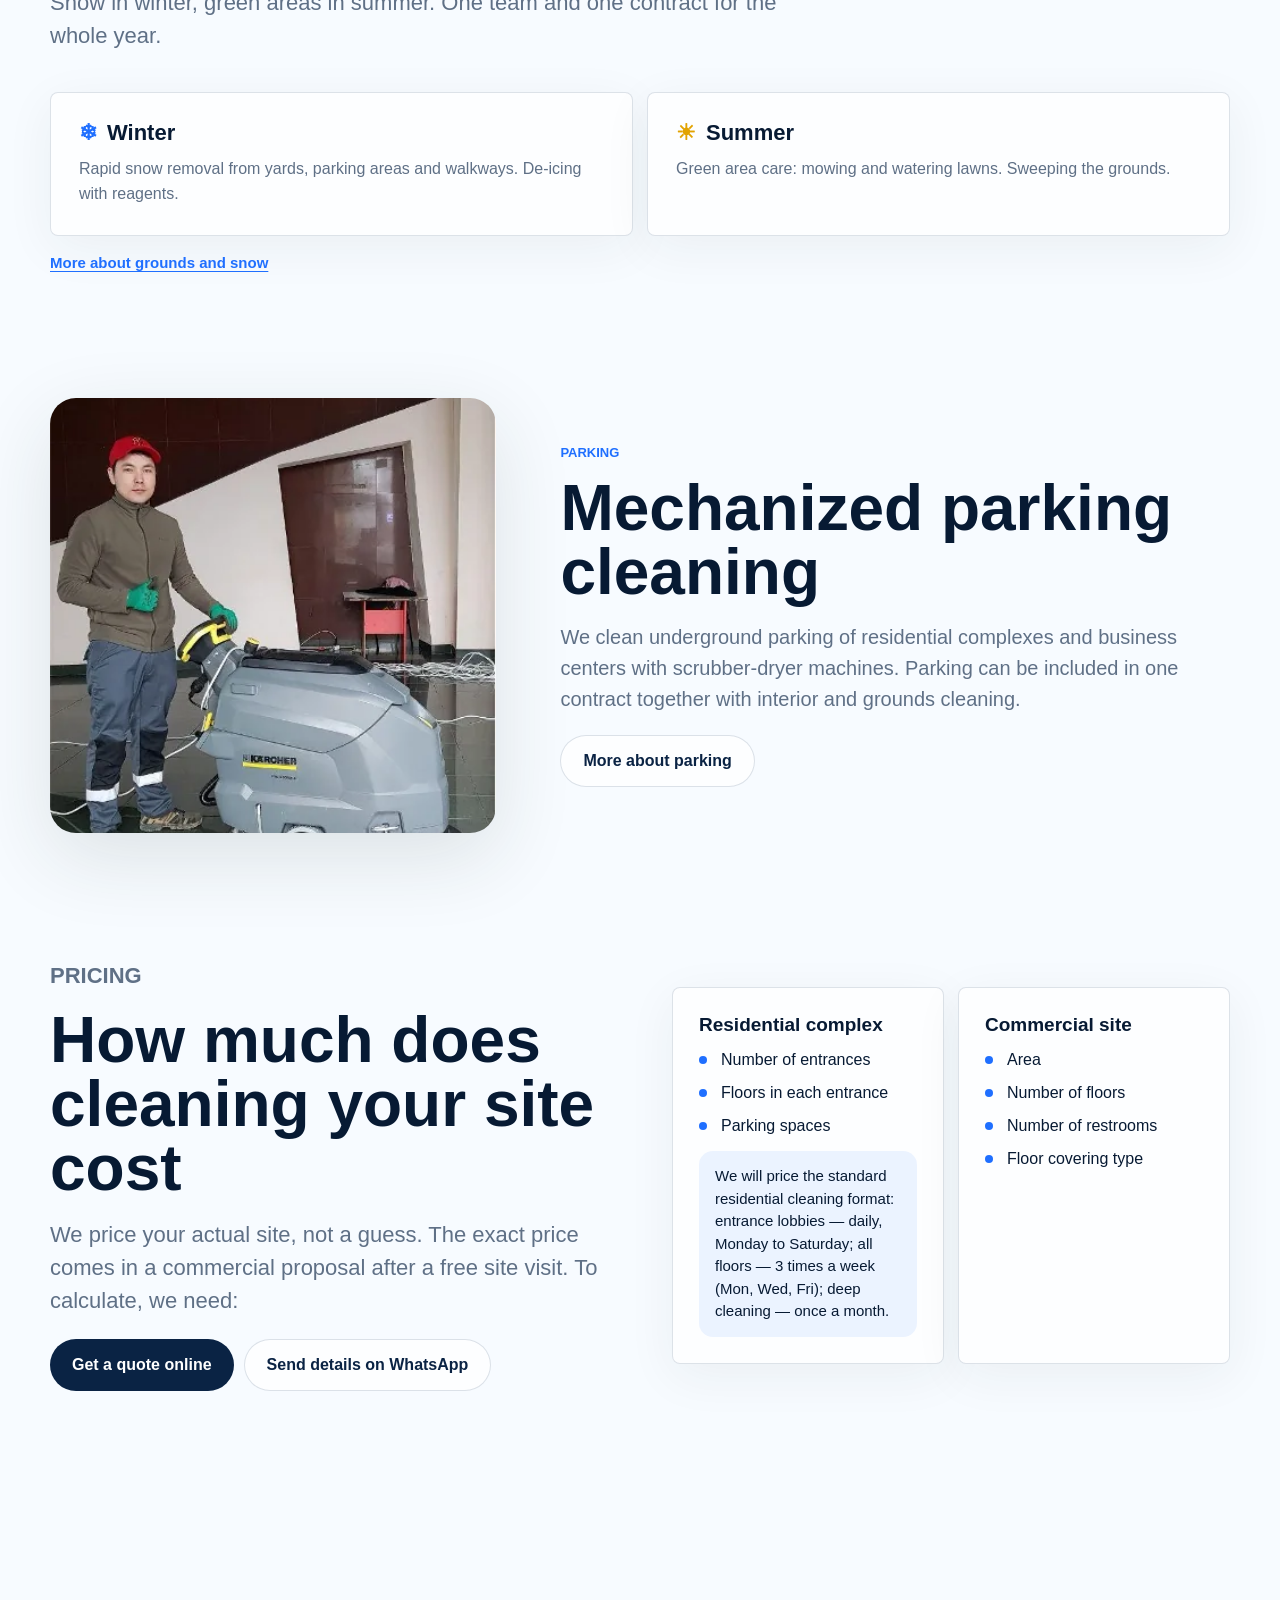
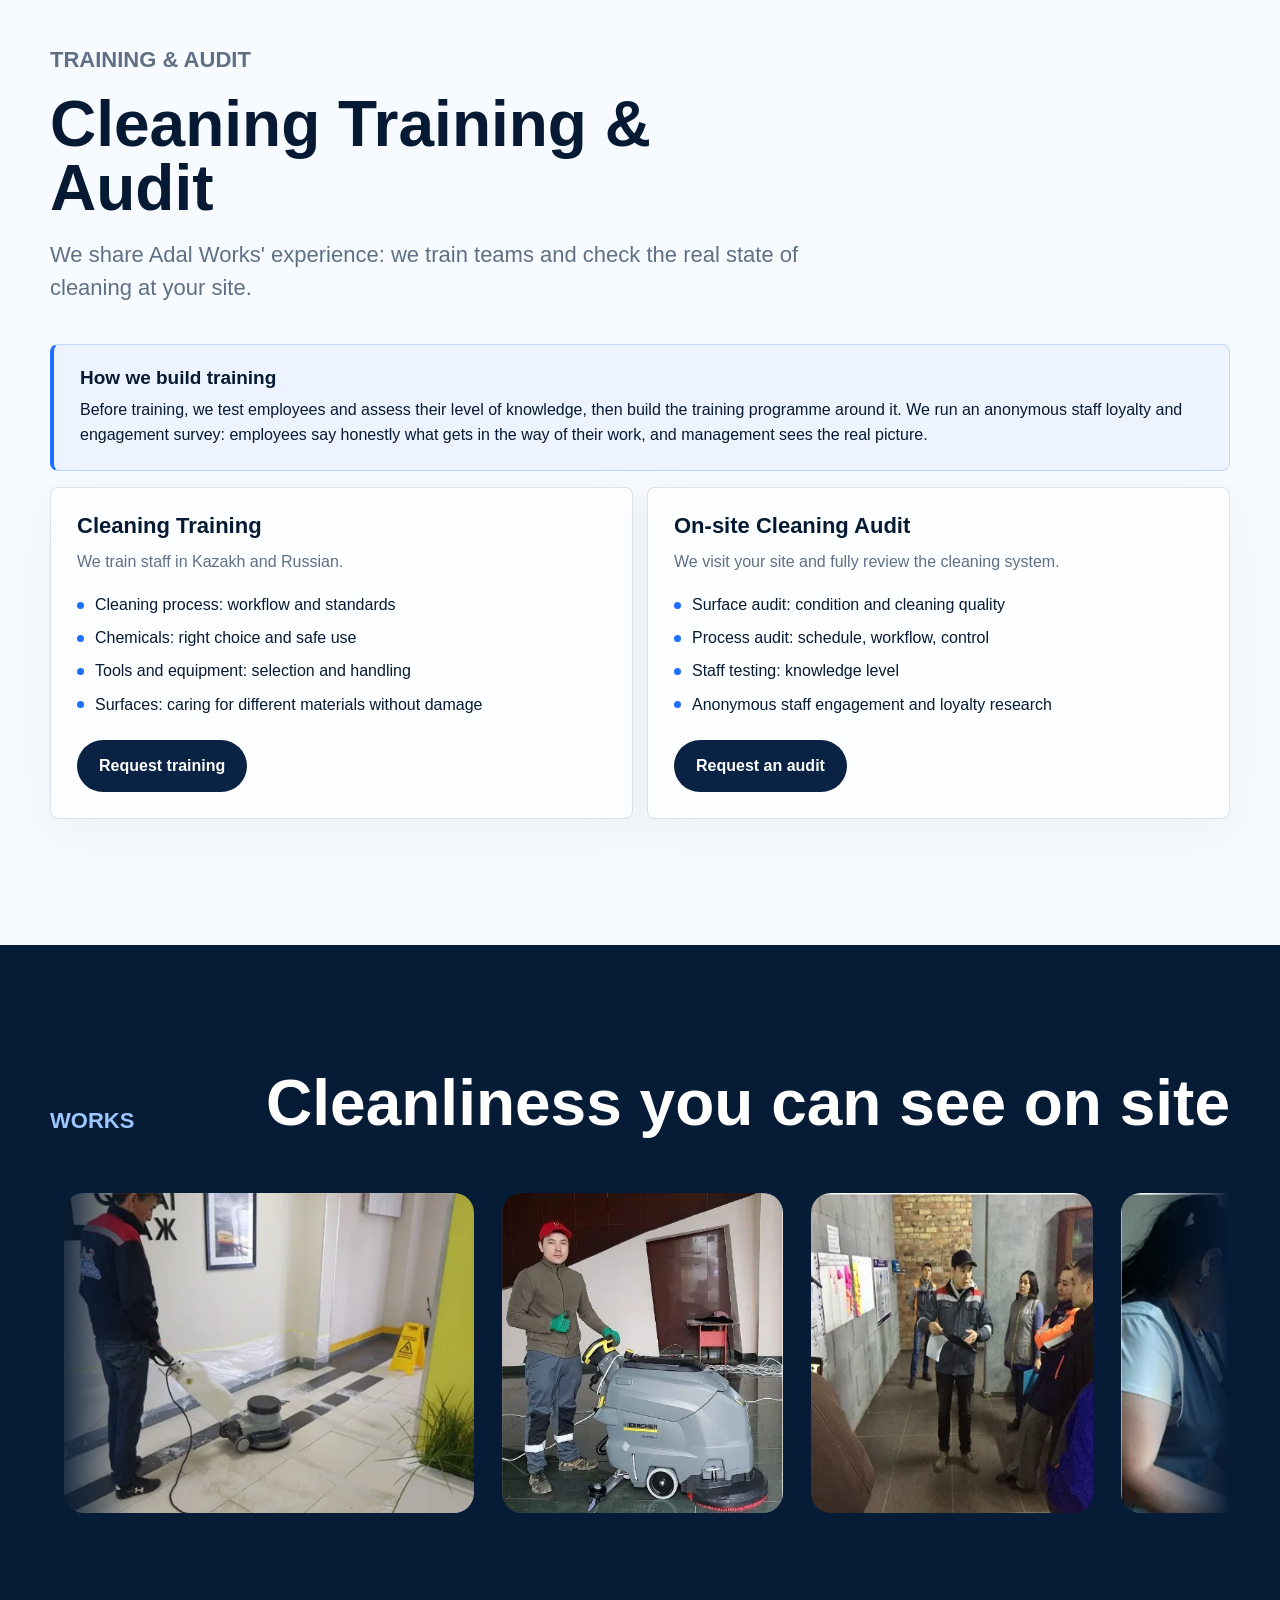
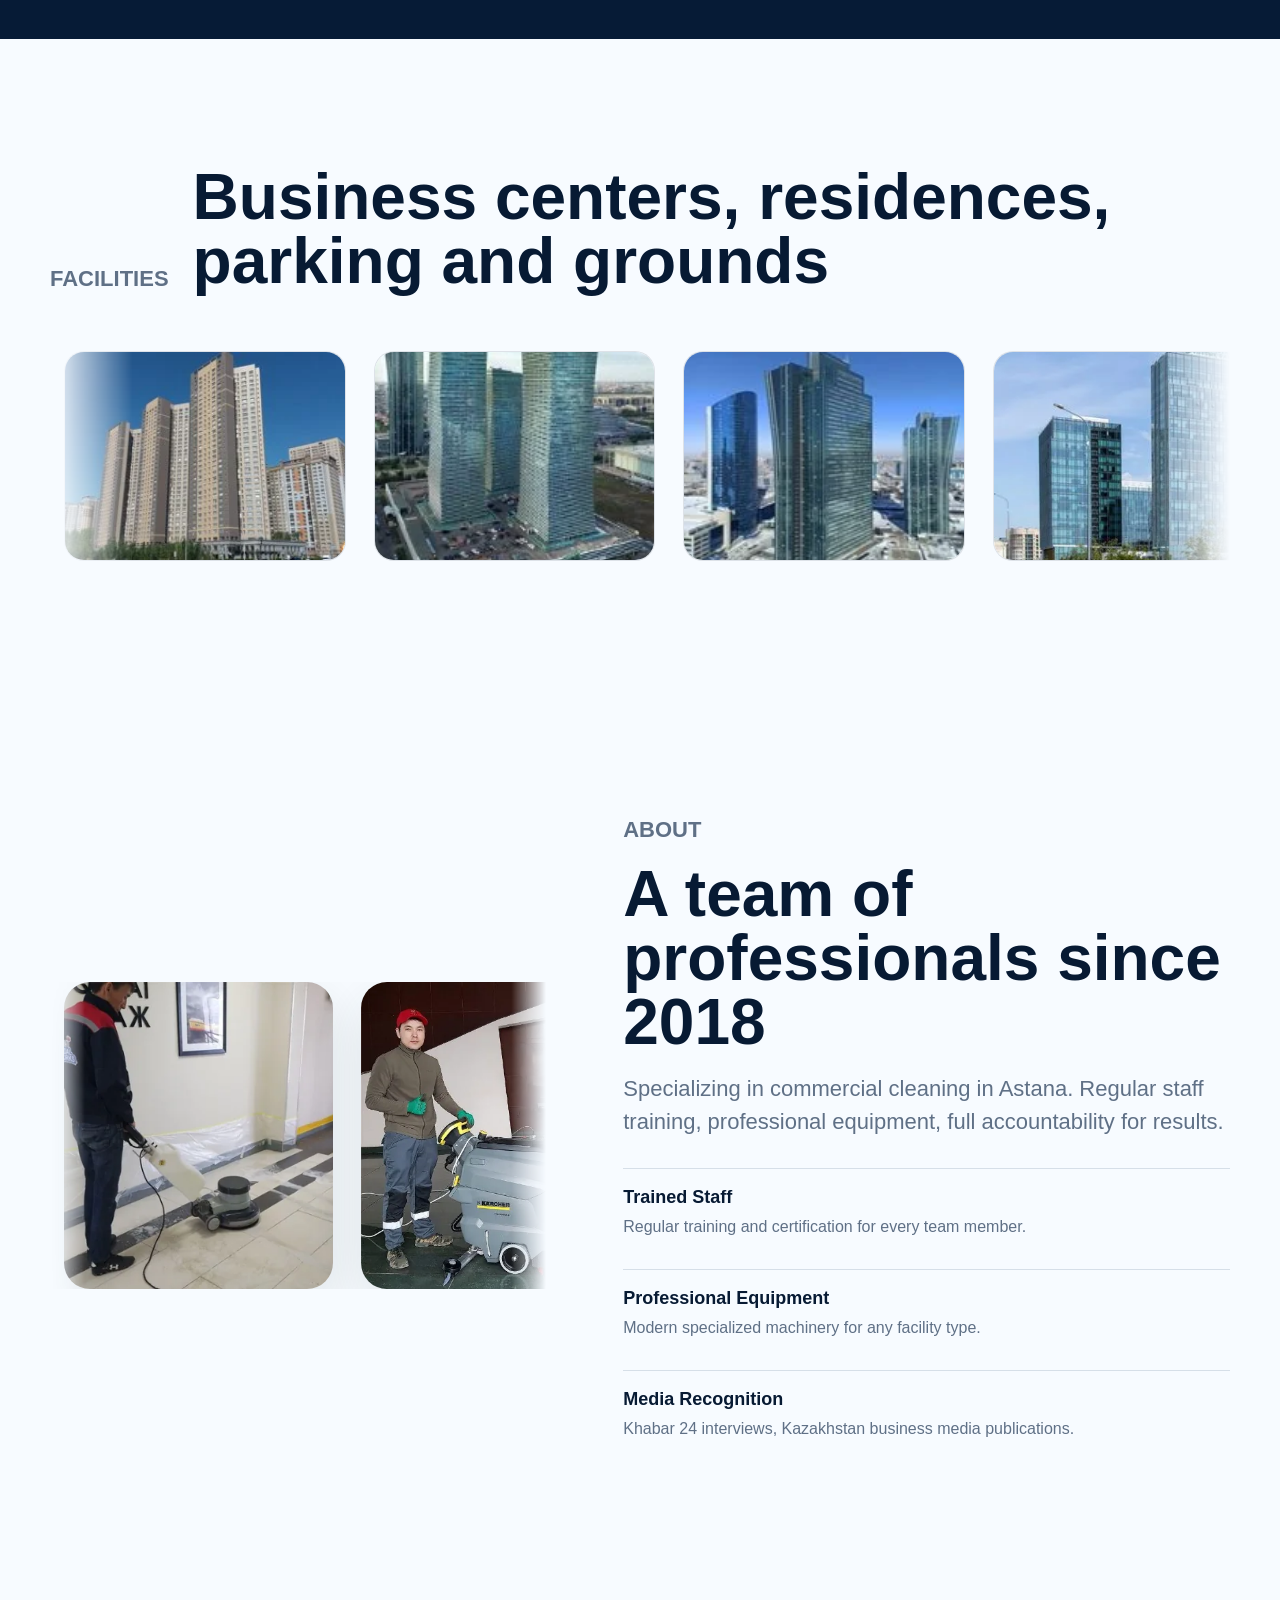
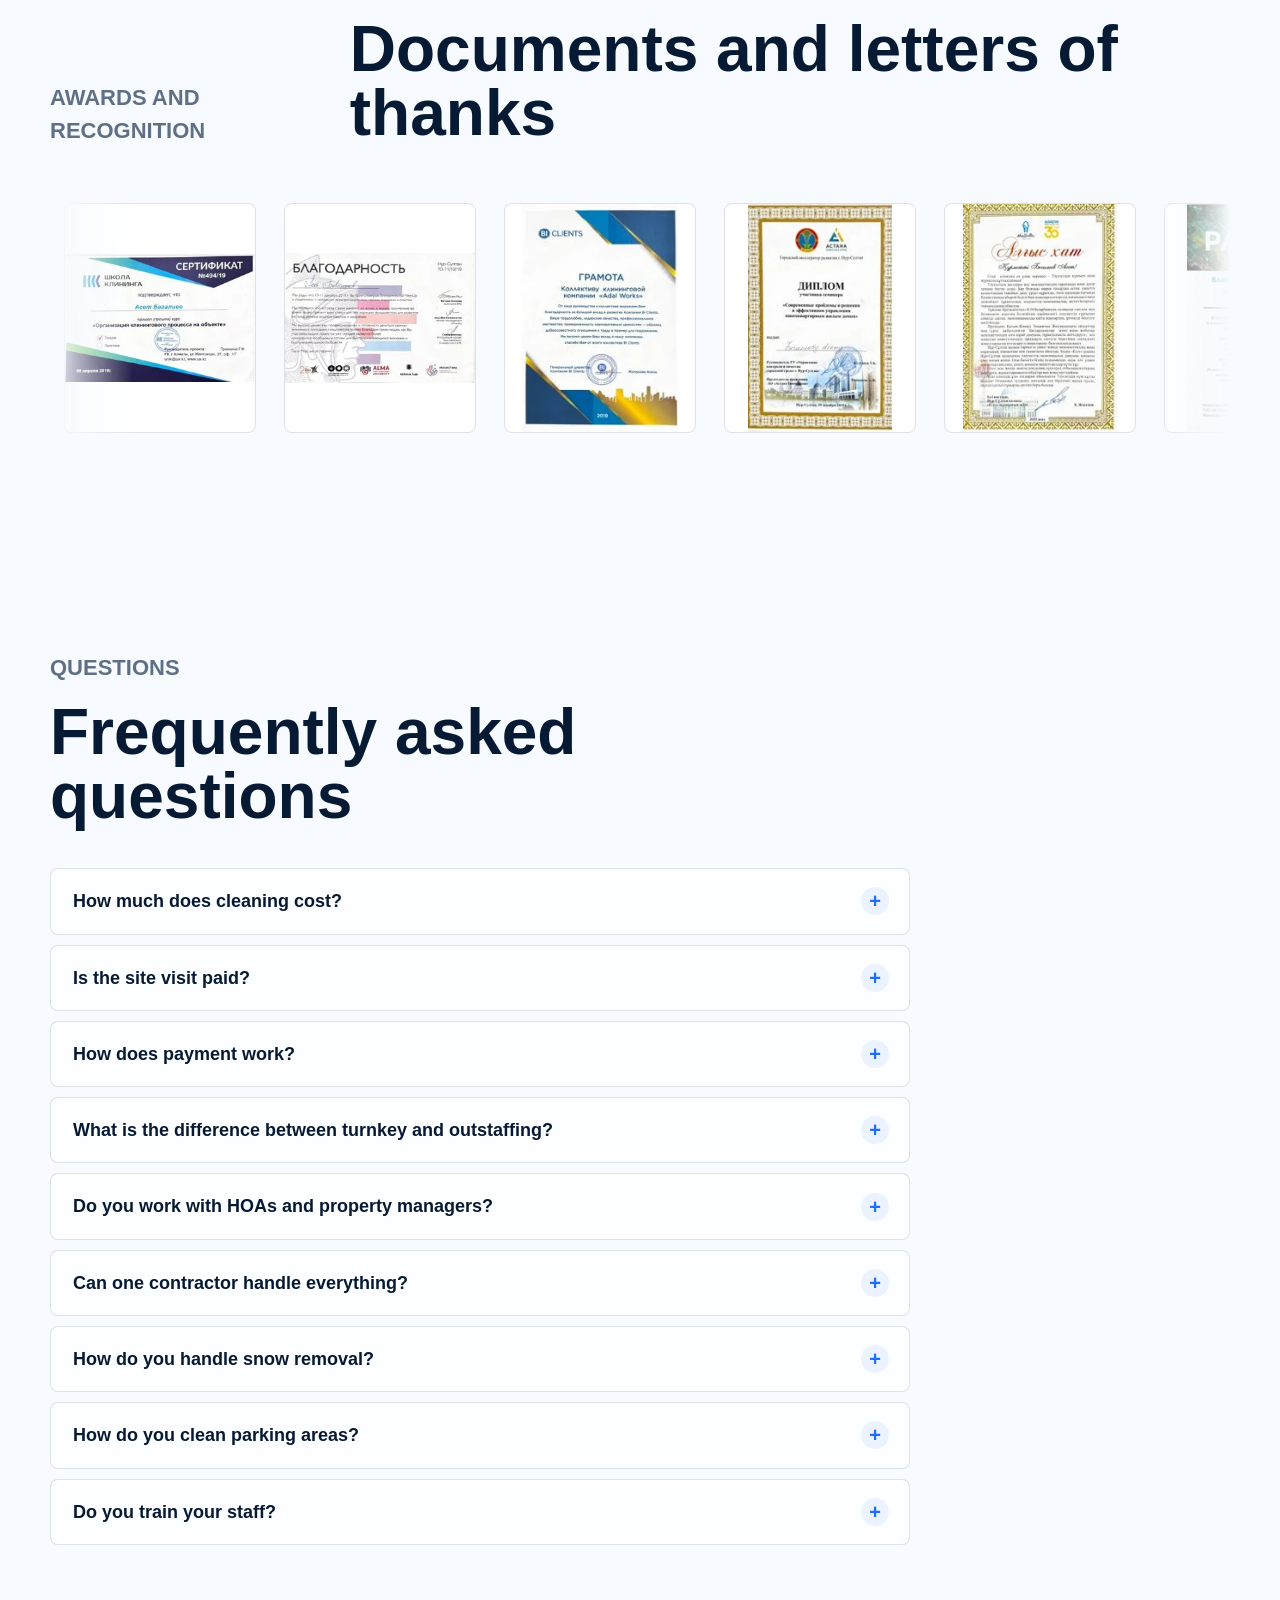
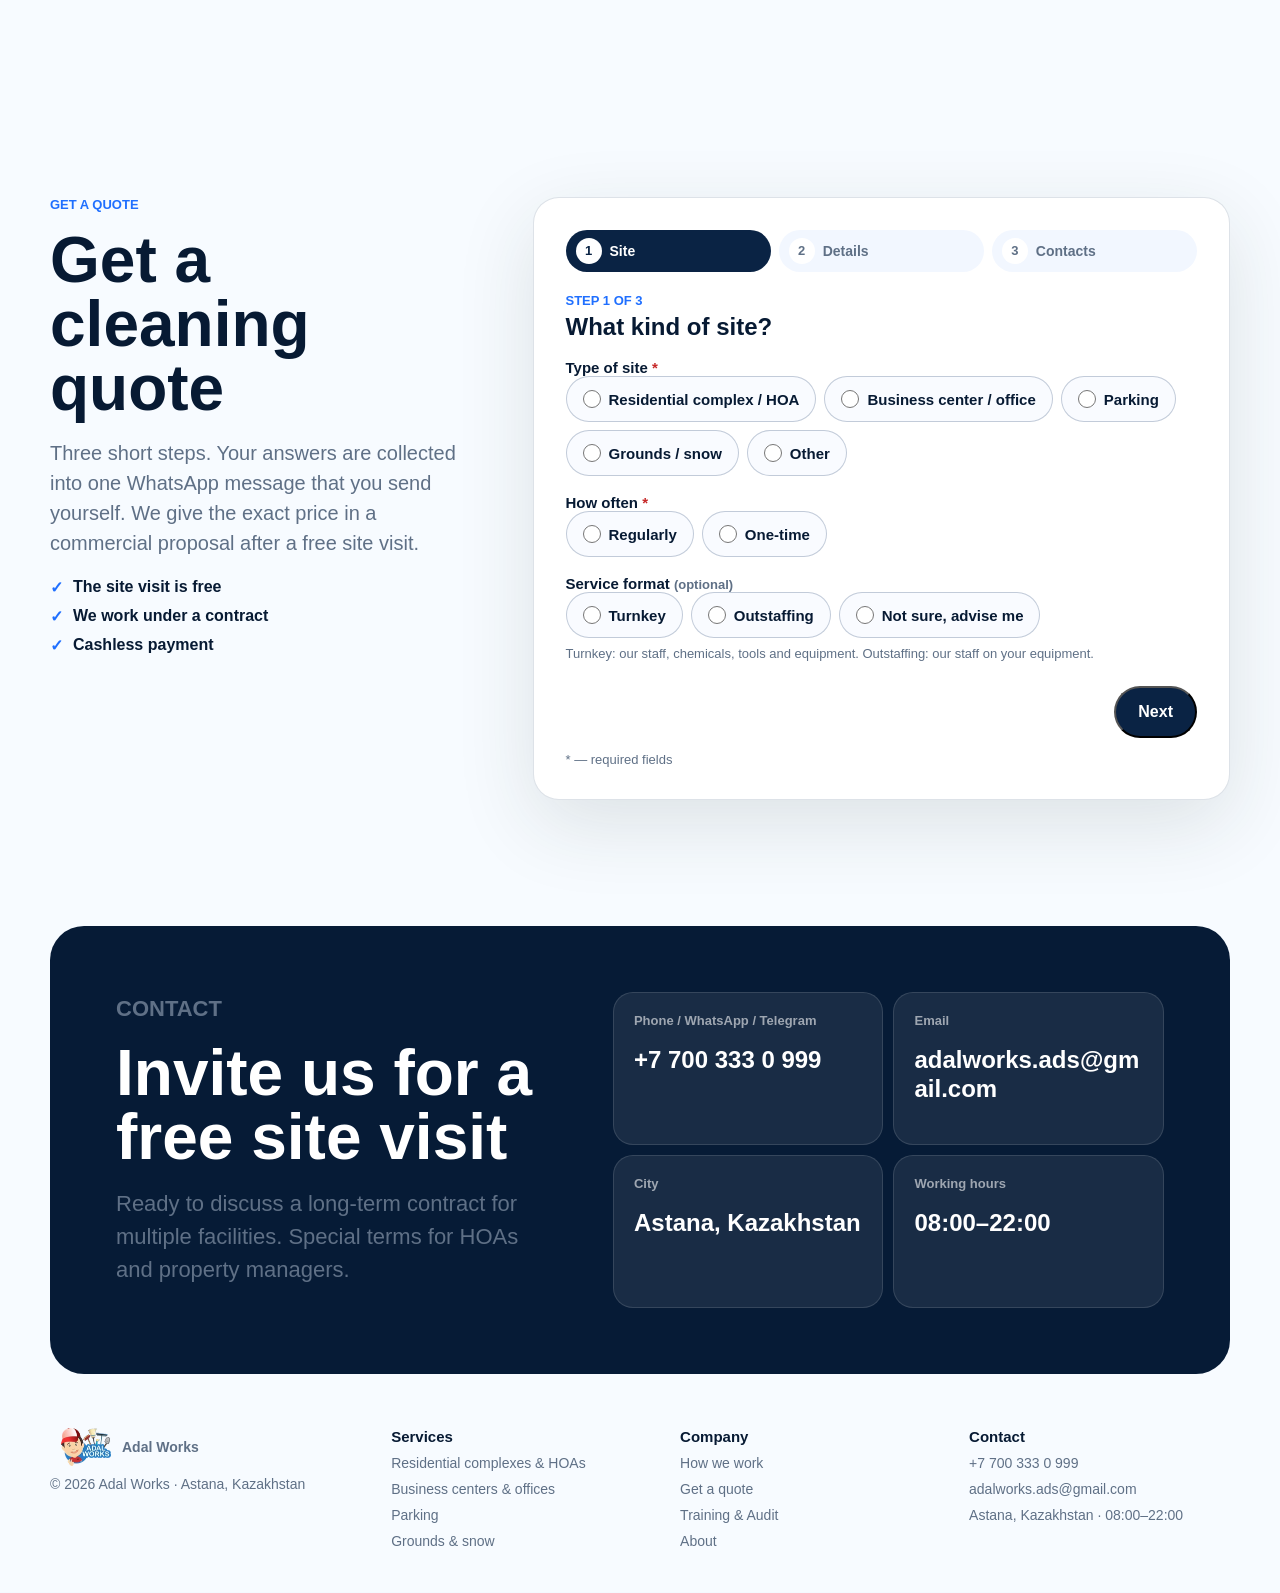
==== commit 82ebd6a0: "v4: remove waste removal (home, styles)" ====
--- a/index.html
+++ b/index.html
@@ -301,7 +301,7 @@
           <a class="service-card segment-card" href="/biznes-centr/">
             <span>02</span>
             <h3 data-i18n="segBcTitle">Бизнес-орталықтар мен кеңселер</h3>
-            <p data-i18n="segBcText">Күнделікті және мерзімді тазалау. Еден, терезе, есік, лифт, тұтқа, сатылар. Кесте бойынша қоқыс шығару.</p>
+            <p data-i18n="segBcText">Күнделікті және мерзімді тазалау. Еден, терезе, есік, лифт, тұтқа, сатылар.</p>
             <em class="segment-more"><span data-i18n="moreLink">Толығырақ</span> <span aria-hidden="true">→</span></em>
           </a>
           <a class="service-card segment-card" href="/parking/">
--- a/styles.css
+++ b/styles.css
@@ -1586,6 +1586,40 @@
   grid-template-columns: repeat(2, 1fr);
 }
 
+/* five cards: 3 + 2 on desktop, 2 + 2 + 1 (full width) on tablet, 1 column on mobile */
+.service-grid.is-five {
+  grid-template-columns: repeat(6, 1fr);
+}
+
+.service-grid.is-five > .service-card {
+  grid-column: span 2;
+}
+
+.service-grid.is-five > .service-card:nth-child(n + 4) {
+  grid-column: span 3;
+}
+
+@media (max-width: 980px) {
+  .service-grid.is-five {
+    grid-template-columns: repeat(2, 1fr);
+  }
+
+  .service-grid.is-five > .service-card,
+  .service-grid.is-five > .service-card:nth-child(n + 4) {
+    grid-column: auto;
+  }
+
+  .service-grid.is-five > .service-card:last-child {
+    grid-column: 1 / -1;
+  }
+}
+
+@media (max-width: 640px) {
+  .service-grid.is-five {
+    grid-template-columns: 1fr;
+  }
+}
+
 /* ---------- v2: formats table ---------- */
 .table-wrap {
   overflow-x: auto;
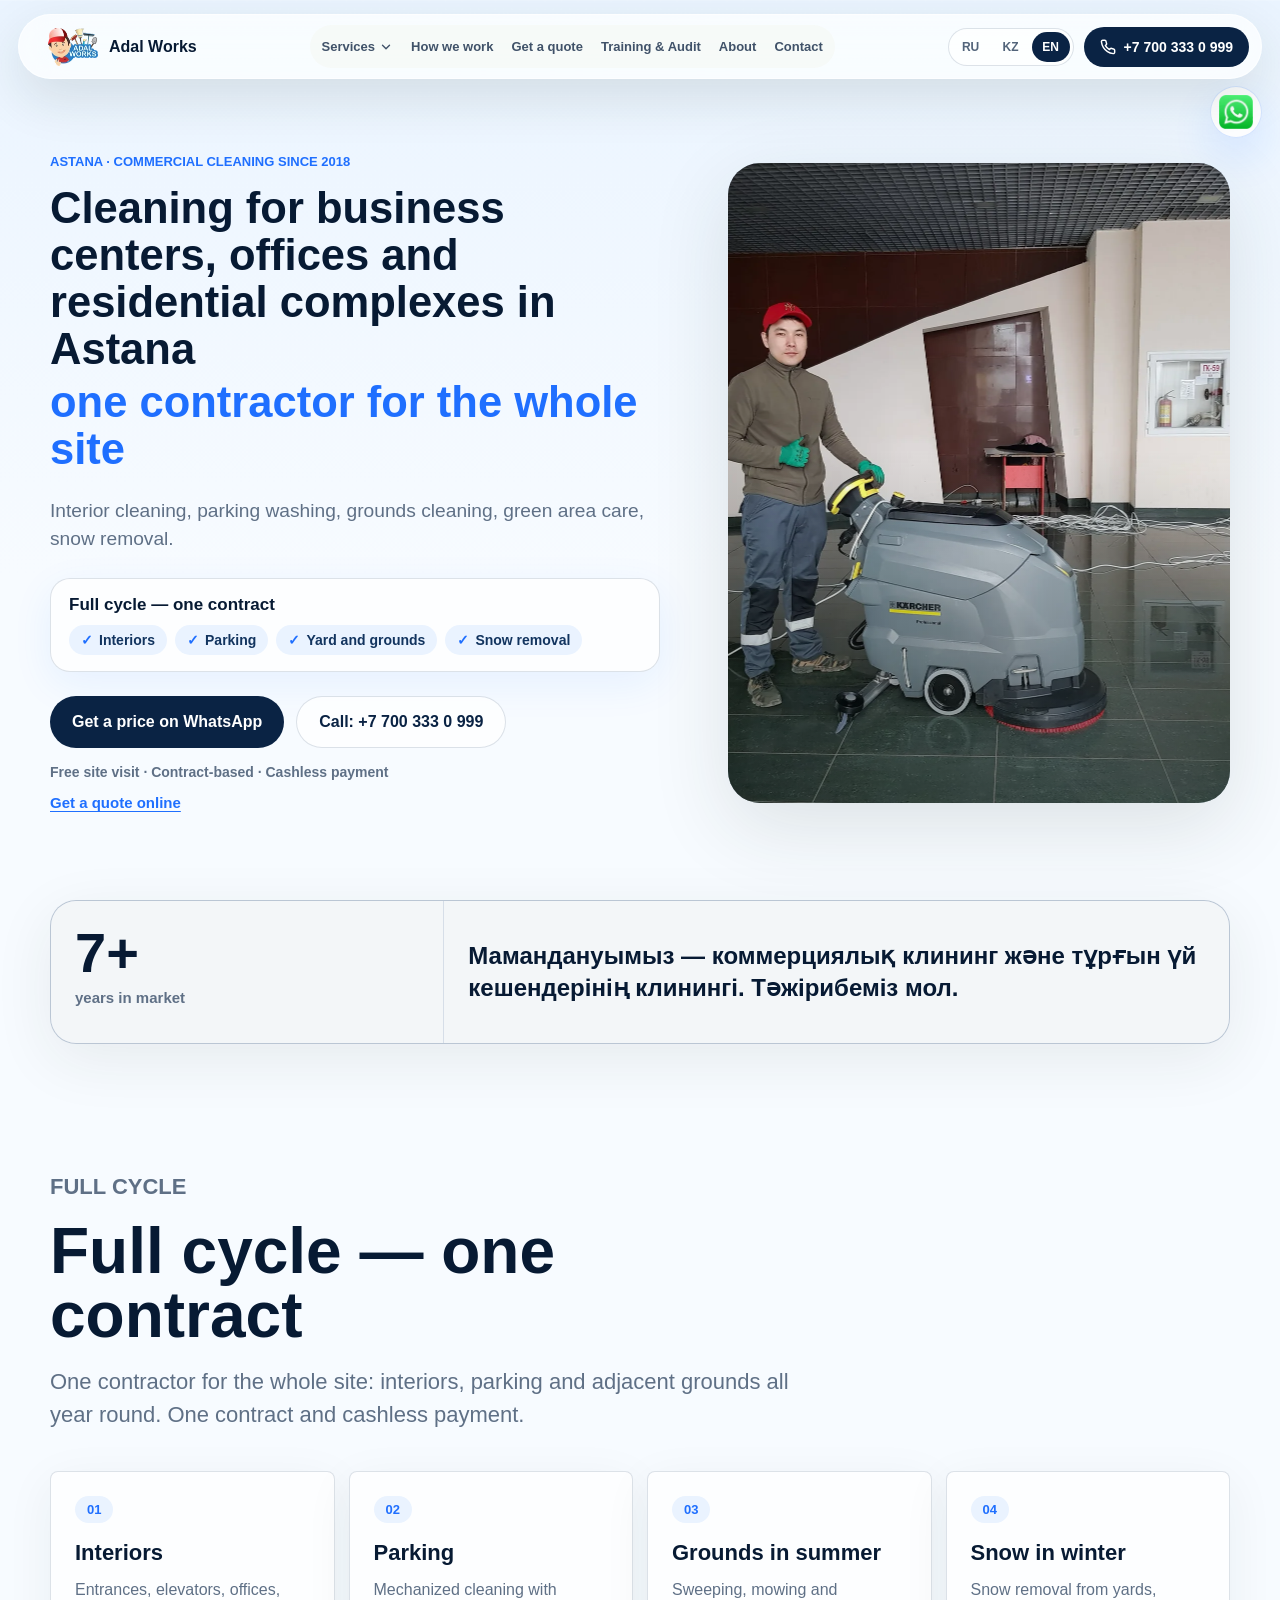
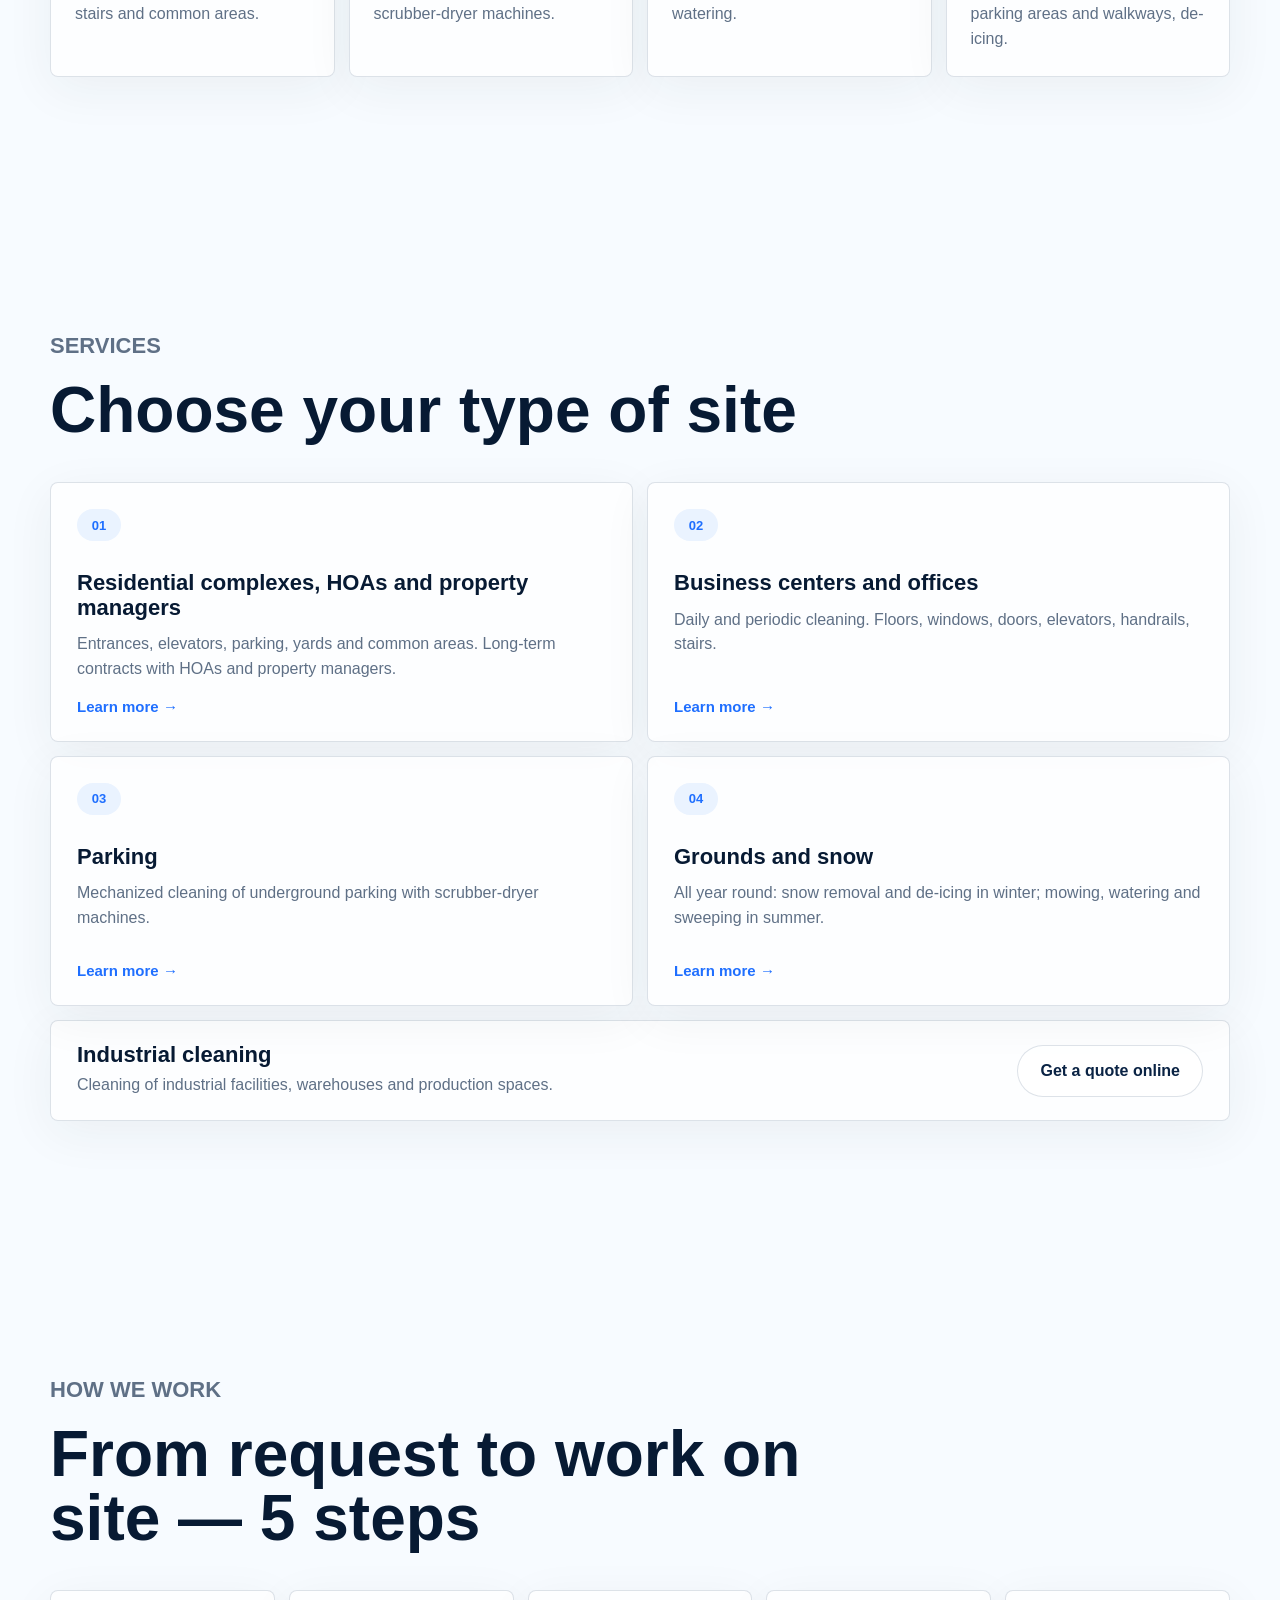
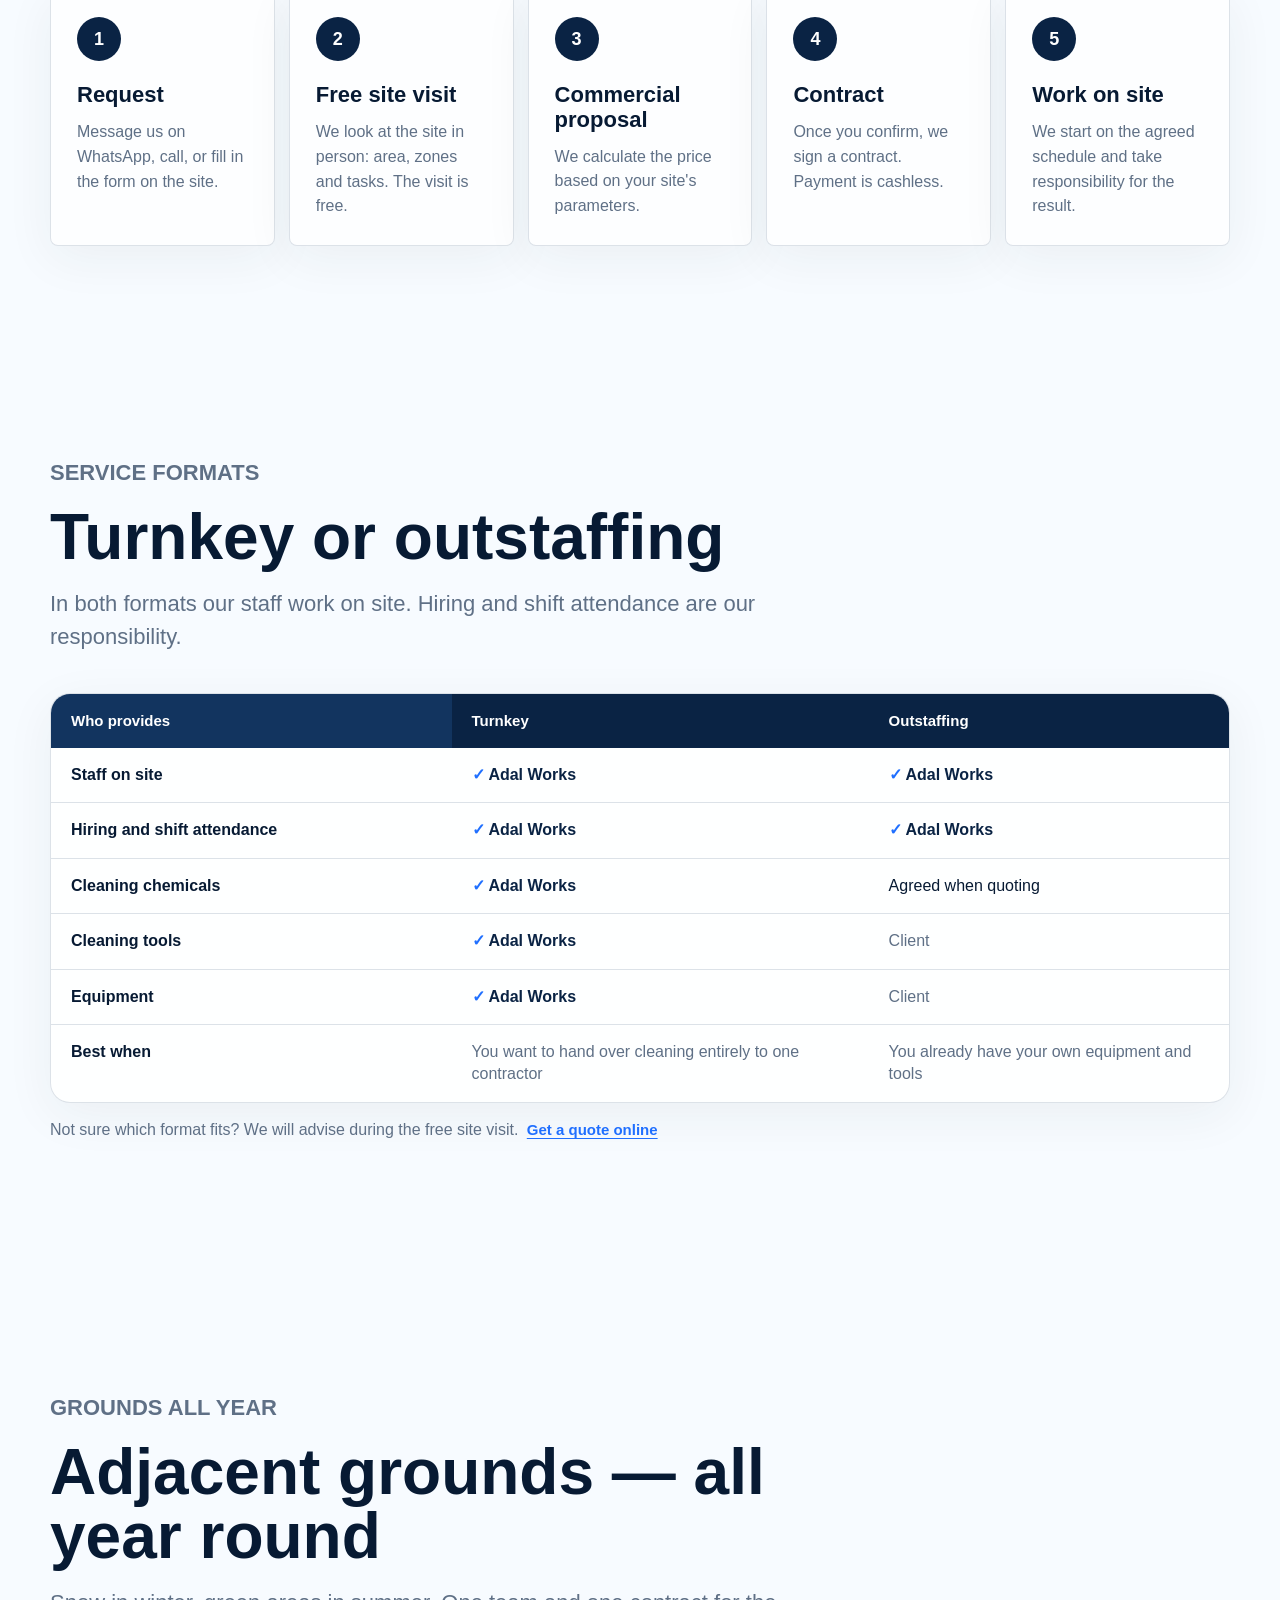
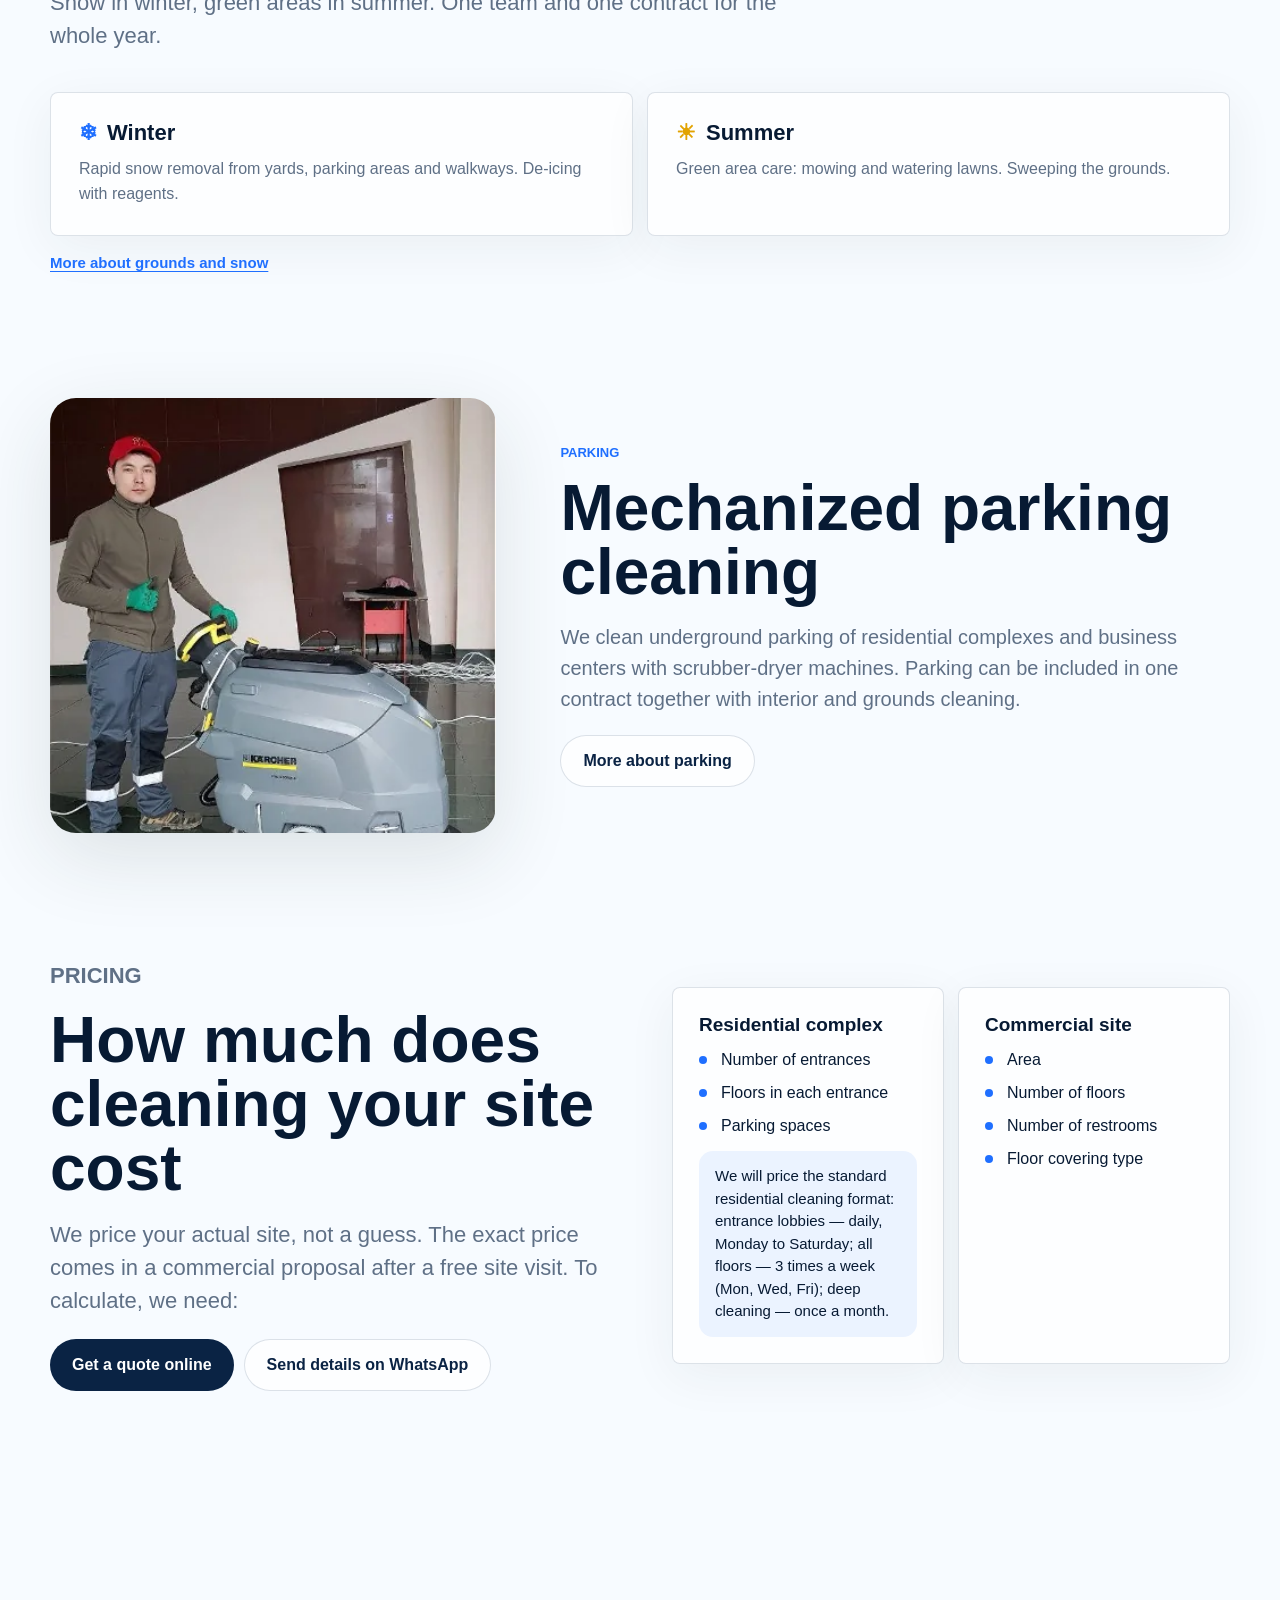
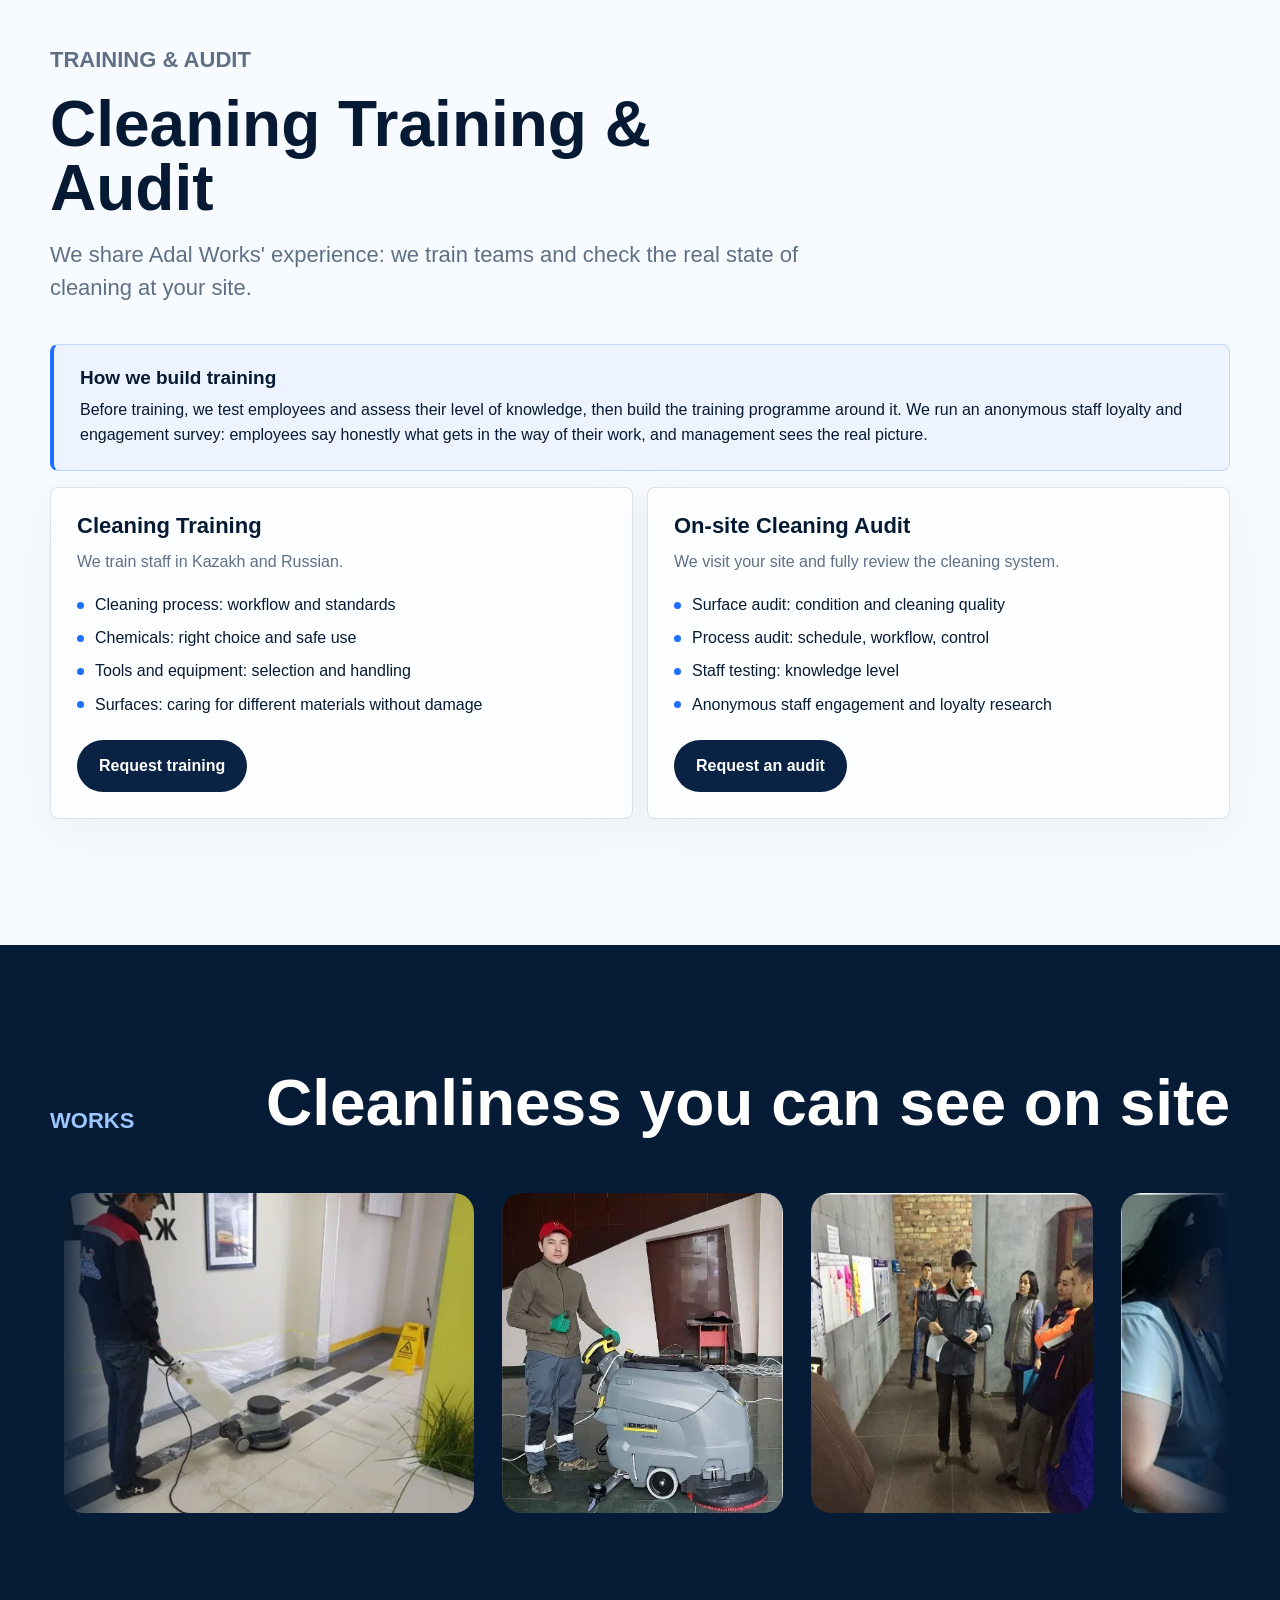
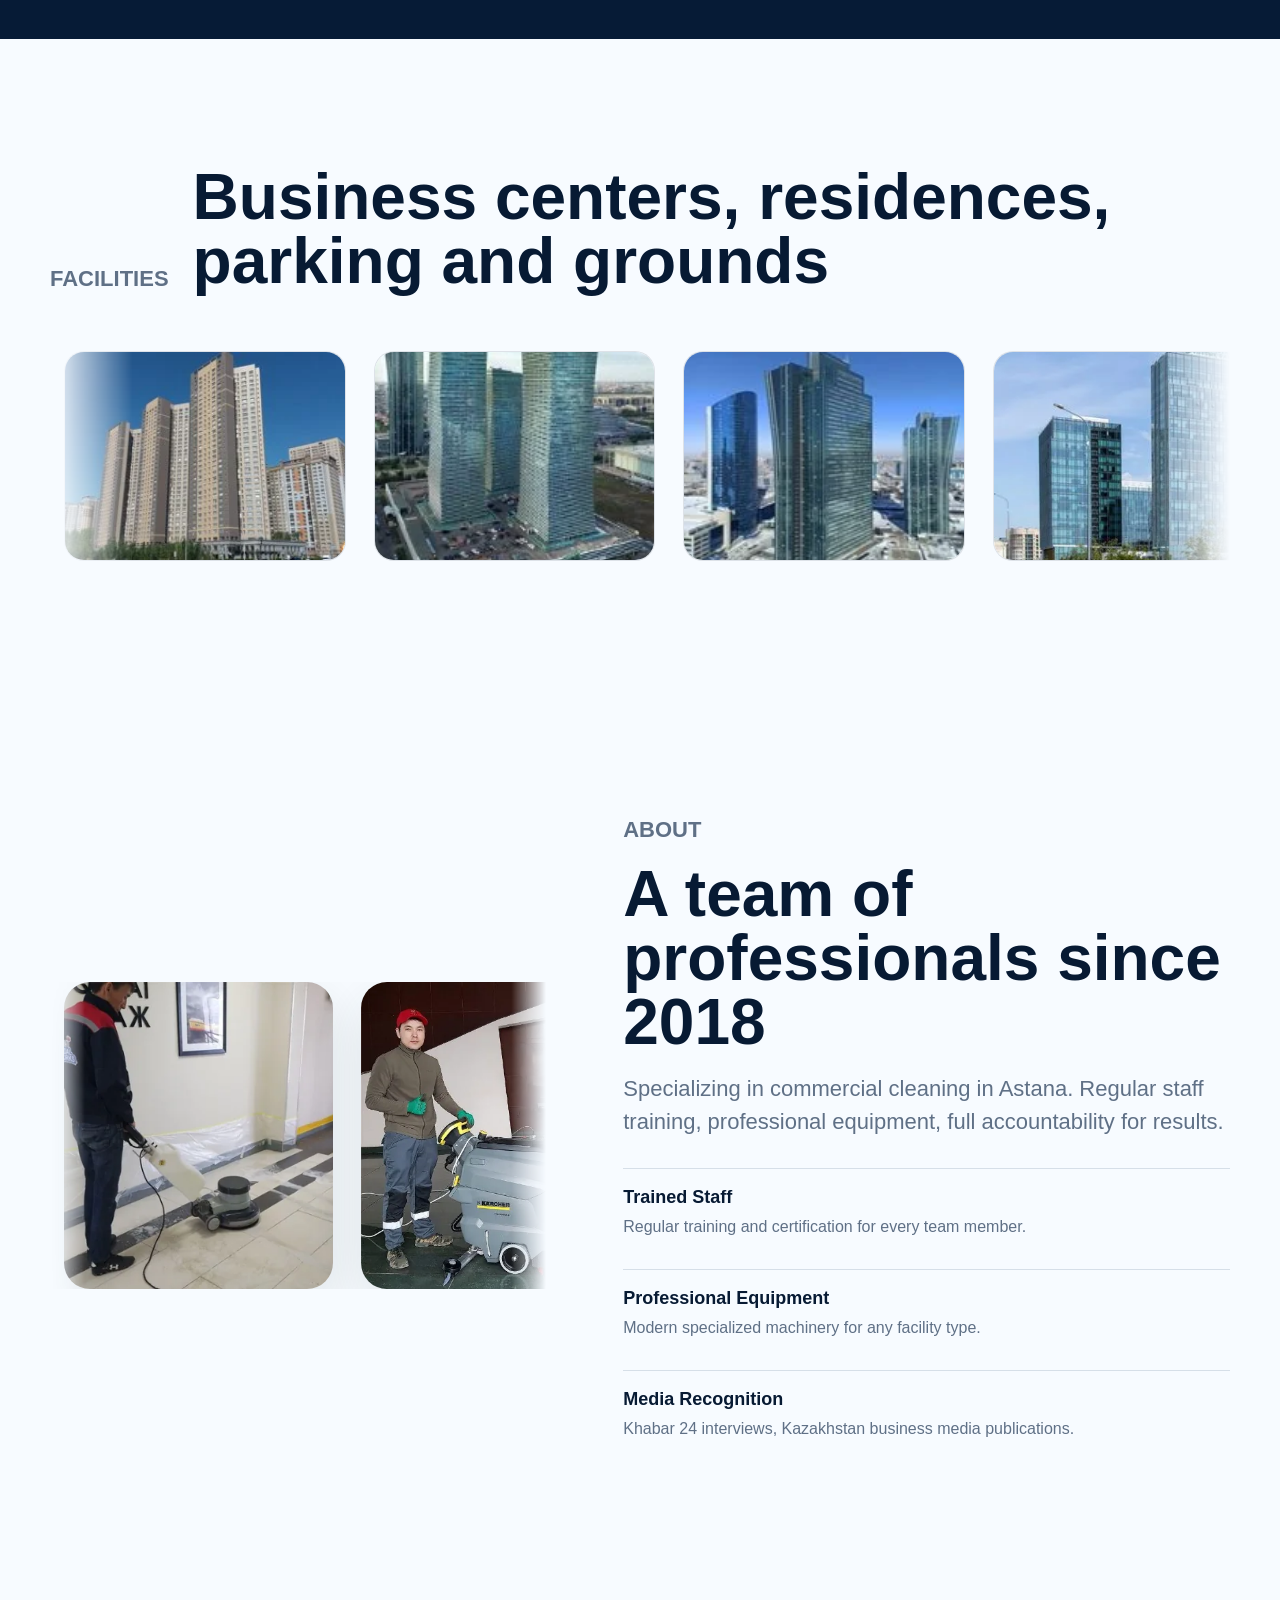
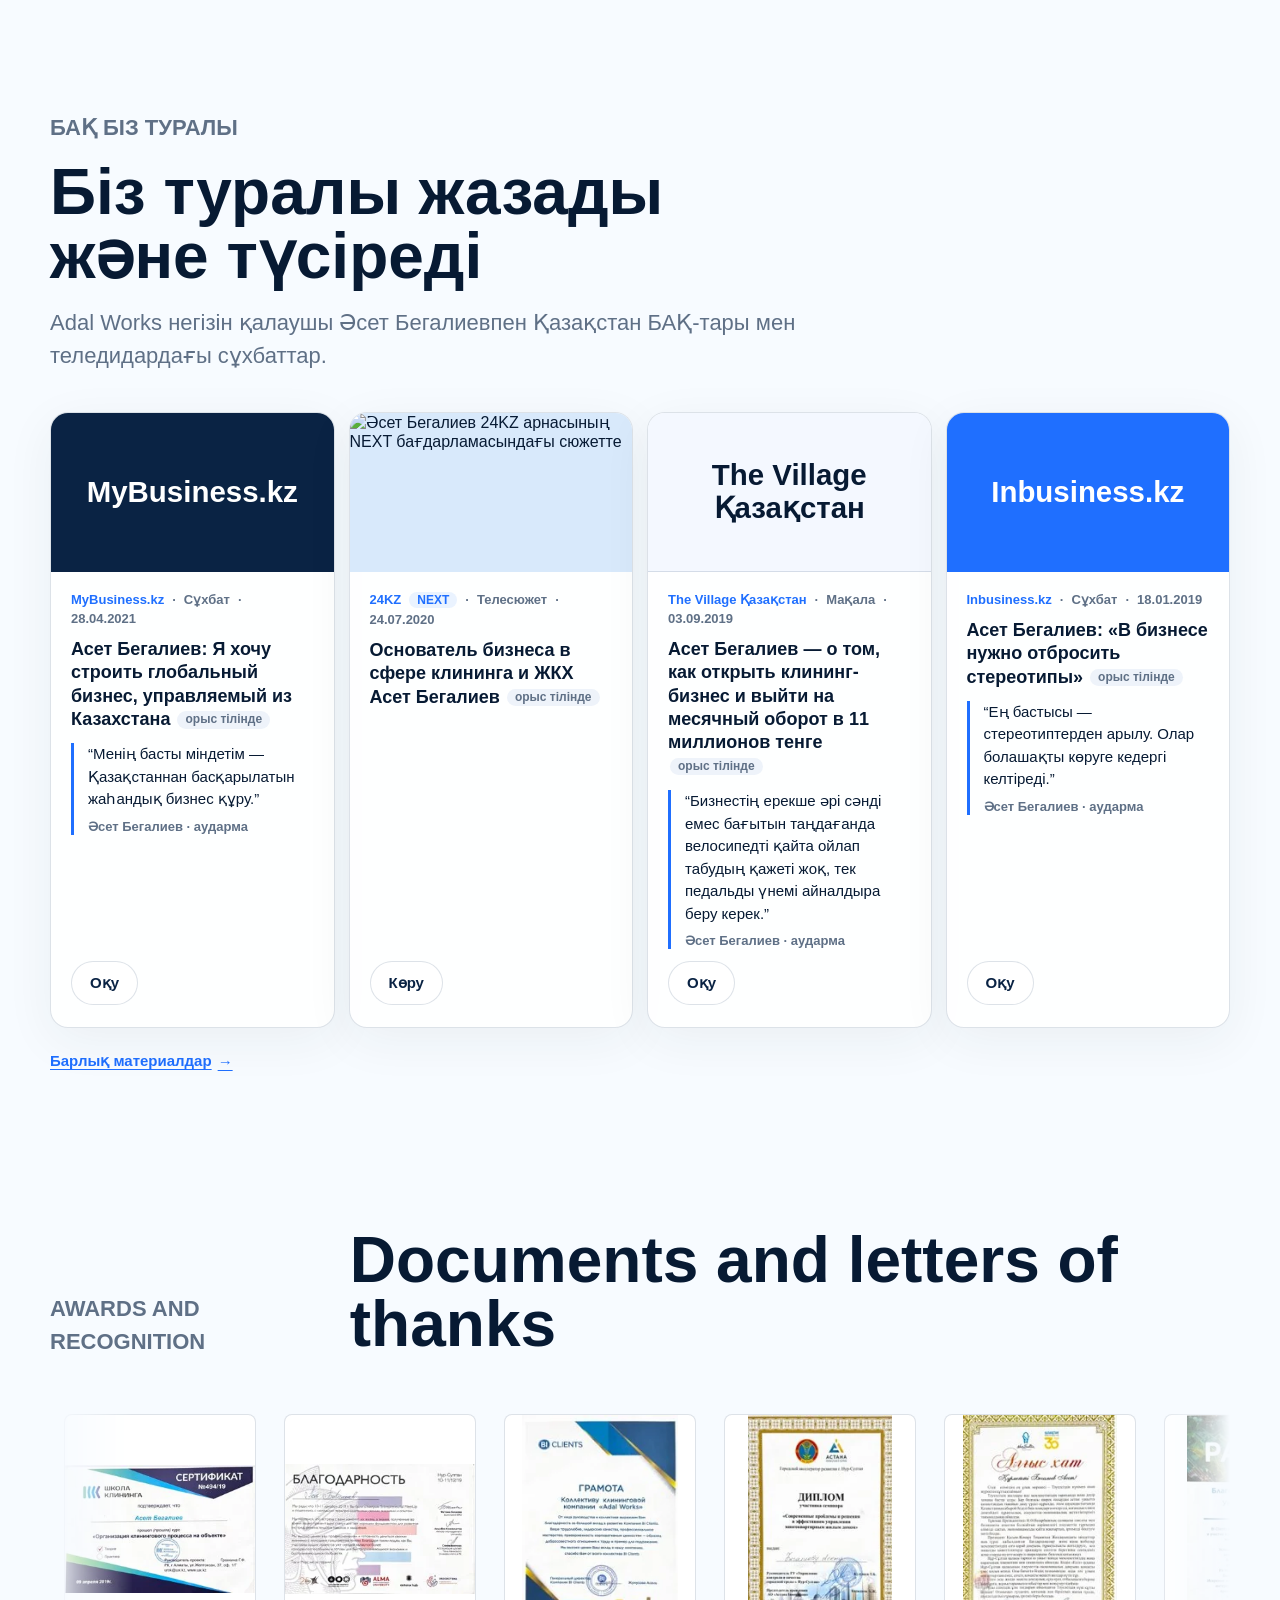
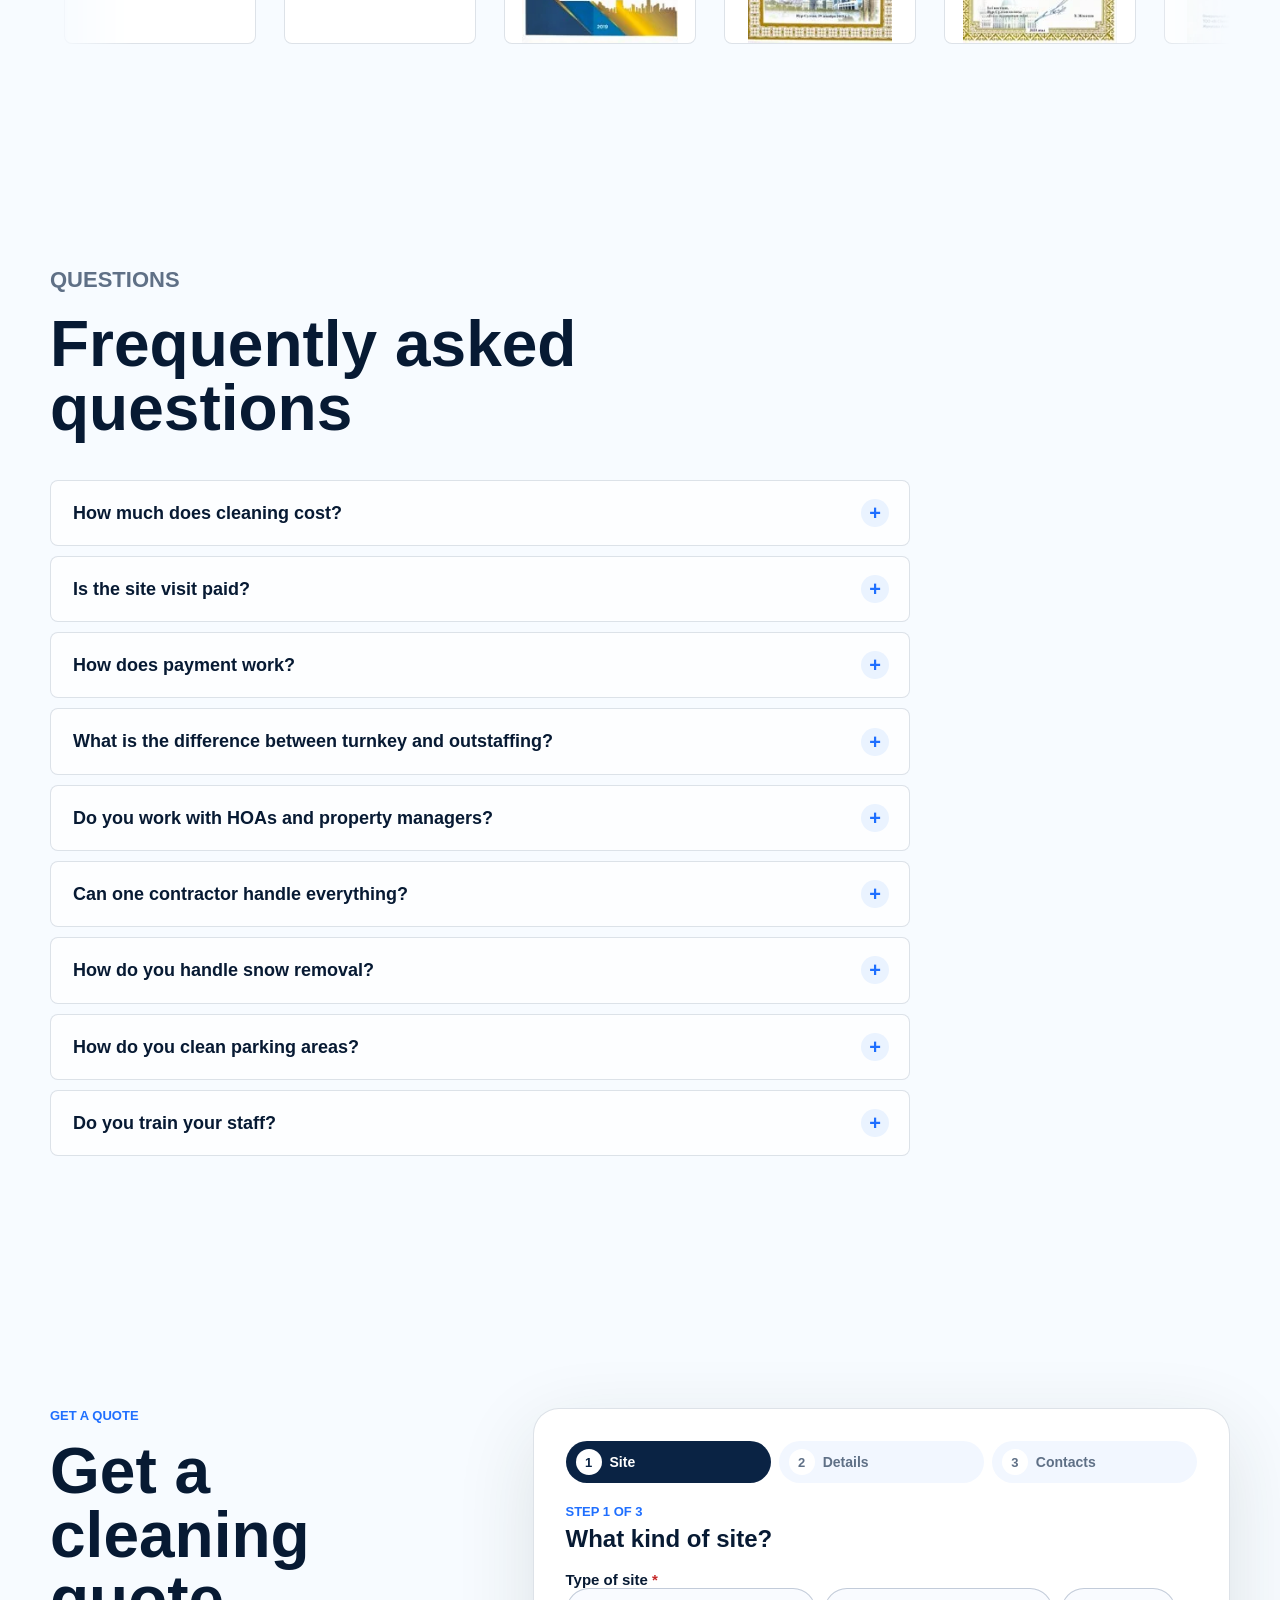
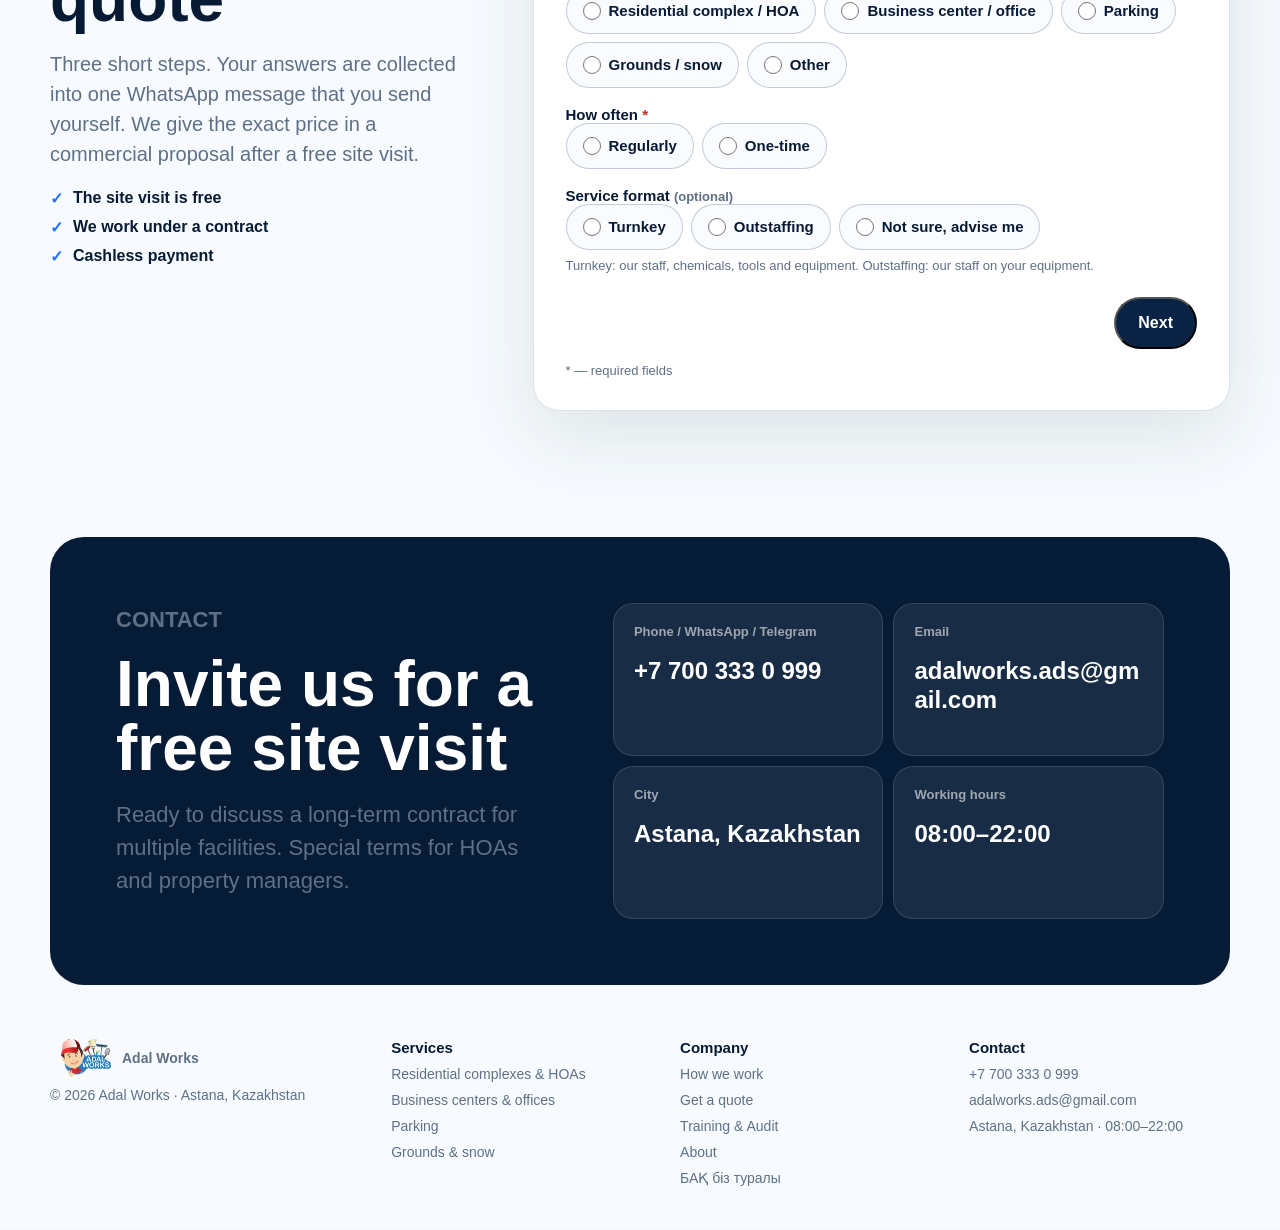
==== commit 1d1fb32e: "v5: home, sitemap, styles" ====
--- a/index.html
+++ b/index.html
@@ -6,7 +6,7 @@
     <meta name="theme-color" content="#f4f8ff" />
     <meta name="google-site-verification" content="FAzDuWo7z2bBkNbQNbmViVF--vvNtOLLbDFoWxKrhlI" />
     <meta name="yandex-verification" content="151addc1d4f4fe84" />
-    <meta name="description" content="Астанада 2018 жылдан бері коммерциялық клининг: бизнес-орталықтар, кеңселер, ТҮК және паркингтерді тазалау. 80 қызметкер, күн сайын 21 нысан." />
+    <meta name="description" content="Астанада 2018 жылдан бері коммерциялық клининг: бизнес-орталықтар, кеңселер, ТҮК және паркингтерді тазалау. Оқытылған персонал, кәсіби техника, шарт бойынша жұмыс." />
     <title>Астанадағы клининг — бизнес-орталықтар, кеңселер мен ТҮК коммерциялық тазалауы | Adal Works</title>
     <link rel="canonical" href="https://adalworks.kz/" />
     <meta property="og:type" content="website" />
@@ -15,14 +15,14 @@
     <meta property="og:locale:alternate" content="en_US" />
     <meta property="og:url" content="https://adalworks.kz/" />
     <meta property="og:title" content="Астанадағы клининг — бизнес-орталықтар, кеңселер мен ТҮК коммерциялық тазалауы | Adal Works" />
-    <meta property="og:description" content="Астанада 2018 жылдан бері коммерциялық клининг: бизнес-орталықтар, кеңселер, ТҮК және паркингтерді тазалау. 80 қызметкер, күн сайын 21 нысан." />
+    <meta property="og:description" content="Астанада 2018 жылдан бері коммерциялық клининг: бизнес-орталықтар, кеңселер, ТҮК және паркингтерді тазалау. Оқытылған персонал, кәсіби техника, шарт бойынша жұмыс." />
     <meta property="og:image" content="https://adalworks.kz/assets/og-image.jpg" />
     <meta property="og:image:width" content="1200" />
     <meta property="og:image:height" content="630" />
     <meta property="og:site_name" content="Adal Works" />
     <meta name="twitter:card" content="summary_large_image" />
     <meta name="twitter:title" content="Астанадағы клининг — бизнес-орталықтар, кеңселер мен ТҮК коммерциялық тазалауы | Adal Works" />
-    <meta name="twitter:description" content="Астанада 2018 жылдан бері коммерциялық клининг: бизнес-орталықтар, кеңселер, ТҮК және паркингтерді тазалау. 80 қызметкер, күн сайын 21 нысан." />
+    <meta name="twitter:description" content="Астанада 2018 жылдан бері коммерциялық клининг: бизнес-орталықтар, кеңселер, ТҮК және паркингтерді тазалау. Оқытылған персонал, кәсіби техника, шарт бойынша жұмыс." />
     <meta name="twitter:image" content="https://adalworks.kz/assets/og-image.jpg" />
     <link rel="icon" href="/favicon.ico" sizes="any" />
     <link rel="icon" href="/favicon-32.png" type="image/png" sizes="32x32" />
@@ -51,7 +51,103 @@
     "@type": "City",
     "name": "Astana"
   },
-  "foundingDate": "2018",
+  "foundingDate": "2018-10-15",
+  "founder": {
+    "@type": "Person",
+    "name": "Асет Бегалиев",
+    "alternateName": [
+      "Asset Begaliyev",
+      "Әсет Бегалиев"
+    ],
+    "jobTitle": "Основатель",
+    "image": "https://adalworks.kz/assets/founder-aset-begaliev.jpg",
+    "alumniOf": [
+      {
+        "@type": "CollegeOrUniversity",
+        "name": "KIMEP University"
+      },
+      {
+        "@type": "CollegeOrUniversity",
+        "name": "The University of Manchester"
+      }
+    ]
+  },
+  "subjectOf": [
+    {
+      "@type": "NewsArticle",
+      "headline": "Клинингтік қызмет – табысты бизнес",
+      "url": "https://egemen.kz/news/article273289-kliningtik-qyzmet-tabysty-biznes",
+      "datePublished": "2021-04-30",
+      "inLanguage": "kk",
+      "author": {
+        "@type": "Person",
+        "name": "Абай Аймағамбет"
+      },
+      "publisher": {
+        "@type": "Organization",
+        "name": "Egemen Qazaqstan"
+      }
+    },
+    {
+      "@type": "NewsArticle",
+      "headline": "Асет Бегалиев: Я хочу строить глобальный бизнес, управляемый из Казахстана",
+      "url": "https://mybusiness.kz/lyudidela/aset_begaliev_ya_xocu_stroit_globalnyi_biznes_upravlyaemyi_iz_kazaxstana/371",
+      "datePublished": "2021-04-28",
+      "inLanguage": "ru",
+      "author": {
+        "@type": "Person",
+        "name": "Сабина Мустафина"
+      },
+      "publisher": {
+        "@type": "Organization",
+        "name": "MyBusiness.kz"
+      }
+    },
+    {
+      "@type": "VideoObject",
+      "name": "Основатель бизнеса в сфере клининга и ЖКХ Асет Бегалиев | NEXT",
+      "url": "https://24.kz/ru/tv-projects/novoe-pokolenie/411630-osnovatel-biznesa-v-sfere-klininga-i-zhkkh-aset-begaliev-next",
+      "uploadDate": "2020-07-24T18:00:27+05:00",
+      "thumbnailUrl": "https://adalworks.kz/assets/press-24kz-next.jpg",
+      "embedUrl": "https://www.youtube.com/embed/7g1JLpKqVeY",
+      "inLanguage": "ru",
+      "description": "Выпуск программы NEXT телеканала 24KZ об Асете Бегалиеве как основателе бизнеса в сфере клининга и ЖКХ.",
+      "publisher": {
+        "@type": "Organization",
+        "name": "24KZ"
+      }
+    },
+    {
+      "@type": "NewsArticle",
+      "headline": "Асет Бегалиев — о том, как открыть клининг-бизнес и выйти на месячный оборот в 11 миллионов тенге",
+      "url": "https://village.com.kz/village/business/businessmen/7189-kak-postroit-sovremennyy-biznes-na-uborke-pod-ezdov",
+      "datePublished": "2019-09-03",
+      "inLanguage": "ru",
+      "author": {
+        "@type": "Person",
+        "name": "Илона Соколова"
+      },
+      "publisher": {
+        "@type": "Organization",
+        "name": "The Village Казахстан"
+      }
+    },
+    {
+      "@type": "NewsArticle",
+      "headline": "Асет Бегалиев: «В бизнесе нужно отбросить стереотипы»",
+      "url": "https://www.inbusiness.kz/ru/news/aset-begaliev-v-biznese-nuzhno-otbrosit-stereotipy",
+      "datePublished": "2019-01-18",
+      "inLanguage": "ru",
+      "author": {
+        "@type": "Person",
+        "name": "Айгуль Тулекбаева"
+      },
+      "publisher": {
+        "@type": "Organization",
+        "name": "Inbusiness.kz"
+      }
+    }
+  ],
   "openingHours": "Mo-Su 08:00-22:00",
   "openingHoursSpecification": {
     "@type": "OpeningHoursSpecification",
@@ -242,18 +338,12 @@
             <source srcset="/assets/hero-machine.webp" type="image/webp" />
             <img src="/assets/hero-machine.jpg" alt="Adal Works қызметкері еден жуу машинасымен" width="1707" height="1280" fetchpriority="high" />
           </picture>
-          <div class="hero-panel">
-            <span data-i18n="heroPanelTop">күнделікті қызмет</span>
-            <strong>21</strong>
-            <span data-i18n="heroPanelBottom">нысан</span>
-          </div>
-        </div>
-      </section>
-
-      <section class="stats" aria-label="Adal Works">
+        </div>
+      </section>
+
+      <section class="stats is-quality" aria-label="Adal Works">
         <div><strong data-i18n="statYearsFigure" hidden></strong><span data-i18n="statYears">Нарықтағы тәжірибеміз — 7 жылдан астам</span></div>
-        <div><strong>80</strong><span data-i18n="statStaff">қызметкер</span></div>
-        <div><strong data-i18n="statFacilitiesFigure" hidden></strong><span data-i18n="statFacilities">Күн сайын 21 нысан</span></div>
+        <div class="stats-quality"><p data-i18n="statSpecialization">Мамандануымыз — коммерциялық клининг және тұрғын үй кешендерінің клинингі. Тәжірибеміз мол.</p></div>
       </section>
 
       <section class="section full-cycle" id="full-cycle">
@@ -553,10 +643,56 @@
             </div>
             <div>
               <strong data-i18n="proof3Title">БАҚ танымалдылығы</strong>
-              <span data-i18n="proof3Text">Хабар 24 сұхбаты, Қазақстанның іскери басылымдарындағы жарияланымдар.</span>
-            </div>
-          </div>
-        </div>
+              <span data-i18n="proof3Text">24KZ арнасындағы сюжет, MyBusiness.kz, The Village және Inbusiness.kz басылымдарындағы сұхбаттар.</span>
+            </div>
+          </div>
+        </div>
+      </section>
+
+      <section class="section press" id="press">
+        <div class="section-heading">
+          <p class="eyebrow" data-i18n="pressTag">БАҚ біз туралы</p>
+          <h2 data-i18n="pressTitle">Біз туралы жазады және түсіреді</h2>
+          <p data-i18n="pressLead">Adal Works негізін қалаушы Әсет Бегалиевпен Қазақстан БАҚ-тары мен теледидардағы сұхбаттар.</p>
+        </div>
+        <div class="press-grid">
+          <article class="press-card">
+            <div class="press-media press-mark press-mark-mybusiness" aria-hidden="true"><span>MyBusiness.kz</span></div>
+            <div class="press-body">
+            <p class="press-meta"><span class="press-outlet">MyBusiness.kz</span><span class="press-dot" aria-hidden="true">·</span><span class="press-fmt" data-i18n="pressFmtInterview">Сұхбат</span><span class="press-dot" aria-hidden="true">·</span><time datetime="2021-04-28" data-i18n="pressDate_mybusiness">28.04.2021</time></p>
+            <h3 class="press-title" id="press-title-mybusiness"><span lang="ru">Асет Бегалиев: Я хочу строить глобальный бизнес, управляемый из Казахстана</span> <span class="press-lang" data-i18n="pressLangRu">орыс тілінде</span></h3>
+            <blockquote class="press-quote"><p data-i18n="pressQuoteMybusiness">Менің басты міндетім — Қазақстаннан басқарылатын жаһандық бизнес құру.</p><footer><cite data-i18n="pressCiteFromRu">Әсет Бегалиев · аударма</cite></footer></blockquote>
+            <a class="button secondary press-link" href="https://mybusiness.kz/lyudidela/aset_begaliev_ya_xocu_stroit_globalnyi_biznes_upravlyaemyi_iz_kazaxstana/371" target="_blank" rel="noopener" aria-describedby="press-title-mybusiness"><span data-i18n="pressRead">Оқу</span><span class="visually-hidden"> (<span data-i18n="pressNewTab">жаңа бетте ашылады</span>)</span></a>
+            </div>
+          </article>
+          <article class="press-card has-image">
+            <div class="press-media"><picture><source srcset="/assets/press-24kz-next.webp" type="image/webp" /><img src="/assets/press-24kz-next.jpg" alt="Әсет Бегалиев 24KZ арнасының NEXT бағдарламасындағы сюжетте" data-i18n-alt="press24kzImgAlt" width="800" height="450" loading="lazy" decoding="async" /></picture></div>
+            <div class="press-body">
+            <p class="press-meta"><span class="press-outlet">24KZ</span> <span class="press-program">NEXT</span><span class="press-dot" aria-hidden="true">·</span><span class="press-fmt" data-i18n="pressFmtTv">Телесюжет</span><span class="press-dot" aria-hidden="true">·</span><time datetime="2020-07-24" data-i18n="pressDate_24kz">24.07.2020</time></p>
+            <h3 class="press-title" id="press-title-24kz"><span lang="ru">Основатель бизнеса в сфере клининга и ЖКХ Асет Бегалиев</span> <span class="press-lang" data-i18n="pressLangRu">орыс тілінде</span></h3>
+            <a class="button secondary press-link" href="https://24.kz/ru/tv-projects/novoe-pokolenie/411630-osnovatel-biznesa-v-sfere-klininga-i-zhkkh-aset-begaliev-next" target="_blank" rel="noopener" aria-describedby="press-title-24kz"><span data-i18n="pressWatch">Көру</span><span class="visually-hidden"> (<span data-i18n="pressNewTab">жаңа бетте ашылады</span>)</span></a>
+            </div>
+          </article>
+          <article class="press-card">
+            <div class="press-media press-mark press-mark-village" aria-hidden="true"><span data-i18n="pressOutletVillage">The Village Қазақстан</span></div>
+            <div class="press-body">
+            <p class="press-meta"><span class="press-outlet" data-i18n="pressOutletVillage">The Village Қазақстан</span><span class="press-dot" aria-hidden="true">·</span><span class="press-fmt" data-i18n="pressFmtArticle">Мақала</span><span class="press-dot" aria-hidden="true">·</span><time datetime="2019-09-03" data-i18n="pressDate_village">03.09.2019</time></p>
+            <h3 class="press-title" id="press-title-village"><span lang="ru">Асет Бегалиев — о том, как открыть клининг-бизнес и выйти на месячный оборот в 11 миллионов тенге</span> <span class="press-lang" data-i18n="pressLangRu">орыс тілінде</span></h3>
+            <blockquote class="press-quote"><p data-i18n="pressQuoteVillage">Бизнестің ерекше әрі сәнді емес бағытын таңдағанда велосипедті қайта ойлап табудың қажеті жоқ, тек педальды үнемі айналдыра беру керек.</p><footer><cite data-i18n="pressCiteFromRu">Әсет Бегалиев · аударма</cite></footer></blockquote>
+            <a class="button secondary press-link" href="https://village.com.kz/village/business/businessmen/7189-kak-postroit-sovremennyy-biznes-na-uborke-pod-ezdov" target="_blank" rel="noopener" aria-describedby="press-title-village"><span data-i18n="pressRead">Оқу</span><span class="visually-hidden"> (<span data-i18n="pressNewTab">жаңа бетте ашылады</span>)</span></a>
+            </div>
+          </article>
+          <article class="press-card">
+            <div class="press-media press-mark press-mark-inbusiness" aria-hidden="true"><span>Inbusiness.kz</span></div>
+            <div class="press-body">
+            <p class="press-meta"><span class="press-outlet">Inbusiness.kz</span><span class="press-dot" aria-hidden="true">·</span><span class="press-fmt" data-i18n="pressFmtInterview">Сұхбат</span><span class="press-dot" aria-hidden="true">·</span><time datetime="2019-01-18" data-i18n="pressDate_inbusiness">18.01.2019</time></p>
+            <h3 class="press-title" id="press-title-inbusiness"><span lang="ru">Асет Бегалиев: «В бизнесе нужно отбросить стереотипы»</span> <span class="press-lang" data-i18n="pressLangRu">орыс тілінде</span></h3>
+            <blockquote class="press-quote"><p data-i18n="pressQuoteInbusiness">Ең бастысы — стереотиптерден арылу. Олар болашақты көруге кедергі келтіреді.</p><footer><cite data-i18n="pressCiteFromRu">Әсет Бегалиев · аударма</cite></footer></blockquote>
+            <a class="button secondary press-link" href="https://www.inbusiness.kz/ru/news/aset-begaliev-v-biznese-nuzhno-otbrosit-stereotipy" target="_blank" rel="noopener" aria-describedby="press-title-inbusiness"><span data-i18n="pressRead">Оқу</span><span class="visually-hidden"> (<span data-i18n="pressNewTab">жаңа бетте ашылады</span>)</span></a>
+            </div>
+          </article>
+        </div>
+        <a class="text-link press-all" href="/smi/"><span data-i18n="pressAll">Барлық материалдар</span> <span aria-hidden="true">→</span></a>
       </section>
 
       <section class="section certificates">
@@ -907,6 +1043,7 @@
         <a href="#quote" data-i18n="navQuote">Құнын есептеу</a>
         <a href="#training-audit" data-i18n="navTraining">Оқыту және аудит</a>
         <a href="#about" data-i18n="navAbout">Біз туралы</a>
+        <a href="/smi/" data-i18n="navPress">БАҚ біз туралы</a>
       </nav>
       <div class="footer-col">
         <strong data-i18n="footerContacts">Байланыс</strong>
--- a/styles.css
+++ b/styles.css
@@ -27,7 +27,7 @@
 
 body {
   margin: 0;
-  min-width: 320px;
+  min-width: 0;
   color: var(--ink);
   background:
     linear-gradient(180deg, #eaf4ff 0, #f7fbff 36rem),
@@ -2211,8 +2211,7 @@
 }
 
 @media (max-width: 980px) {
-  .quote,
-  .parking-block {
+  .quote {
     grid-template-columns: minmax(0, 1fr);
   }
 
@@ -2455,3 +2454,427 @@
     white-space: nowrap;
   }
 }
+
+/* ---------- v4: responsive QA fixes (phones, foldables, landscape) ---------- */
+/* Legends do not shrink with their fieldset by default; let long labels wrap. */
+legend.field-label {
+  max-width: 100%;
+  white-space: normal;
+}
+
+/* The page uses viewport-fit=cover, so on notched iPhones in landscape (and in
+   the home-screen app) keep text and fixed controls out of the unsafe areas. */
+body {
+  padding-left: env(safe-area-inset-left, 0px);
+  padding-right: env(safe-area-inset-right, 0px);
+}
+
+.site-header,
+.mobile-menu {
+  margin: env(safe-area-inset-top, 0px) env(safe-area-inset-right, 0px) 0 env(safe-area-inset-left, 0px);
+}
+
+.whatsapp-float {
+  margin-right: env(safe-area-inset-right, 0px);
+}
+
+/* The floating WhatsApp button must not sit on top of the open menu. */
+body.menu-open .whatsapp-float {
+  visibility: hidden;
+  opacity: 0;
+  pointer-events: none;
+}
+
+/* Parking photo: keep the side-by-side layout on tablets and foldables so the
+   portrait photo is not cut to a thin strip; stack it only on phones. */
+@media (max-width: 640px) {
+  .parking-block {
+    grid-template-columns: minmax(0, 1fr);
+  }
+}
+
+/* A long word in a heading must not widen the single hero column. */
+@media (max-width: 980px) {
+  .hero {
+    grid-template-columns: minmax(0, 1fr);
+  }
+}
+
+/* Very narrow screens such as the Galaxy Z Flip cover display (~260px). */
+@media (max-width: 300px) {
+  h1,
+  .hero h1 {
+    font-size: 24px;
+  }
+
+  h3 {
+    font-size: 19px;
+  }
+
+  .service-grid {
+    grid-template-columns: minmax(0, 1fr);
+  }
+
+  .stats {
+    grid-template-columns: 1fr;
+  }
+
+  .stats div {
+    min-height: 0;
+  }
+}
+
+/* Phones in landscape and other short screens: a compact header area,
+   a two-column menu that fits the height, and the WhatsApp button at the bottom. */
+@media (orientation: landscape) and (max-height: 500px) {
+  .hero {
+    padding-top: 92px;
+  }
+
+  .whatsapp-float {
+    top: auto;
+    bottom: calc(14px + env(safe-area-inset-bottom));
+    right: 14px;
+    width: 46px;
+    height: 46px;
+    padding: 7px;
+  }
+
+  .whatsapp-float img {
+    width: 32px;
+    height: 32px;
+  }
+
+  .footer {
+    padding-bottom: 90px;
+  }
+
+  .mobile-menu {
+    inset: 80px 10px auto;
+    grid-template-columns: 1fr 1fr;
+    grid-template-rows: repeat(5, auto);
+    grid-auto-flow: column;
+    column-gap: 10px;
+    row-gap: 6px;
+    max-height: calc(100svh - 90px);
+    padding: 10px;
+  }
+
+  .mobile-menu a {
+    padding: 10px 14px;
+    font-size: 15px;
+  }
+
+  .mobile-menu a.mobile-sub {
+    margin-left: 0;
+    padding-block: 9px;
+  }
+
+  .mobile-menu a.mobile-sub + a:not(.mobile-sub) {
+    margin-top: 0;
+  }
+}
+
+/* ---------- v5: no staff/site counters, press («СМИ о нас») ---------- */
+.visually-hidden {
+  position: absolute;
+  width: 1px;
+  height: 1px;
+  margin: -1px;
+  padding: 0;
+  overflow: hidden;
+  clip: rect(0 0 0 0);
+  white-space: nowrap;
+  border: 0;
+}
+
+.stats.is-quality {
+  grid-template-columns: minmax(0, 1fr) minmax(0, 2fr);
+}
+
+.stats .stats-quality {
+  display: flex;
+  align-items: center;
+}
+
+.stats-quality p {
+  margin: 0;
+  color: var(--ink);
+  font-size: clamp(18px, 2.1vw, 24px);
+  font-weight: 720;
+  line-height: 1.35;
+}
+
+.press-grid {
+  display: grid;
+  grid-template-columns: repeat(4, minmax(0, 1fr));
+  gap: 14px;
+}
+
+.press-grid.is-full {
+  grid-template-columns: repeat(3, minmax(0, 1fr));
+}
+
+.press-card {
+  position: relative;
+  display: flex;
+  flex-direction: column;
+  min-width: 0;
+  border: 1px solid var(--line);
+  border-radius: 18px;
+  overflow: hidden;
+  background: rgba(255, 255, 255, 0.84);
+  box-shadow: 0 12px 50px rgba(35, 55, 43, 0.06);
+  transition: border-color 0.2s ease, transform 0.2s ease;
+}
+
+.press-card:hover {
+  border-color: rgba(31, 111, 255, 0.45);
+  transform: translateY(-2px);
+}
+
+.press-media {
+  aspect-ratio: 16 / 9;
+  background: #d8e9fb;
+}
+
+.press-media picture,
+.press-media img {
+  display: block;
+  width: 100%;
+  height: 100%;
+}
+
+.press-media img {
+  object-fit: cover;
+}
+
+.press-mark {
+  display: flex;
+  align-items: center;
+  justify-content: center;
+  padding: 18px;
+  background: #0a2344;
+  color: #fff;
+  text-align: center;
+}
+
+.press-mark span {
+  font-size: clamp(22px, 2.3vw, 30px);
+  font-weight: 820;
+  line-height: 1.1;
+  overflow-wrap: anywhere;
+}
+
+.press-mark-village {
+  background: #f4f8ff;
+  color: #071a33;
+  border-bottom: 1px solid var(--line);
+}
+
+.press-mark-inbusiness {
+  background: var(--green);
+}
+
+.press-mark-egemen {
+  background: #d9e8fb;
+  color: #0a2344;
+}
+
+.press-body {
+  display: flex;
+  flex: 1;
+  flex-direction: column;
+  gap: 12px;
+  padding: 20px 20px 22px;
+}
+
+.press-meta {
+  display: flex;
+  flex-wrap: wrap;
+  align-items: center;
+  gap: 4px 8px;
+  margin: 0;
+  color: var(--muted);
+  font-size: 13px;
+  font-weight: 700;
+}
+
+.press-outlet {
+  color: var(--green);
+  font-weight: 820;
+}
+
+.press-program {
+  padding: 1px 8px;
+  border-radius: 999px;
+  background: var(--mint);
+  color: var(--green);
+  font-size: 12px;
+  font-weight: 800;
+}
+
+.press-title {
+  margin: 0;
+  font-size: 18px;
+  line-height: 1.3;
+  overflow-wrap: break-word;
+}
+
+.press-lang {
+  display: inline-block;
+  margin-left: 2px;
+  padding: 1px 8px;
+  border-radius: 999px;
+  background: #eef3fa;
+  color: var(--muted);
+  font-size: 12px;
+  font-weight: 700;
+  vertical-align: 2px;
+  white-space: nowrap;
+}
+
+.press-lang[hidden] {
+  display: none;
+}
+
+.press-sum {
+  margin: 0;
+  color: var(--muted);
+  font-size: 15px;
+  line-height: 1.5;
+}
+
+.press-quote {
+  margin: 0;
+  padding-left: 14px;
+  border-left: 3px solid var(--green);
+}
+
+.press-quote p {
+  margin: 0 0 6px;
+  color: var(--ink);
+  font-size: 15px;
+  line-height: 1.5;
+}
+
+.press-quote p::before {
+  content: "«";
+}
+
+.press-quote p::after {
+  content: "»";
+}
+
+:lang(en) .press-quote p::before {
+  content: "\201C";
+}
+
+:lang(en) .press-quote p::after {
+  content: "\201D";
+}
+
+.press-quote cite {
+  color: var(--muted);
+  font-size: 13px;
+  font-style: normal;
+  font-weight: 700;
+}
+
+.press-link {
+  align-self: flex-start;
+  min-height: 44px;
+  margin-top: auto;
+  padding: 0 18px;
+  font-size: 15px;
+}
+
+/* the whole card is clickable through the button */
+.press-link::after {
+  content: "";
+  position: absolute;
+  inset: 0;
+  border-radius: 18px;
+}
+
+.press-link:focus-visible {
+  outline: 3px solid var(--green);
+  outline-offset: 2px;
+}
+
+.press-all {
+  margin-top: 24px;
+}
+
+.press-page .founder {
+  padding-top: clamp(48px, 7vw, 84px);
+  padding-bottom: 0;
+}
+
+.press-page .founder .section-heading {
+  margin-bottom: 0;
+}
+
+.press-page .press-all-list {
+  padding-top: clamp(56px, 8vw, 96px);
+}
+
+.press-hero .hero-media img {
+  object-position: 50% 18%;
+}
+
+.hero-panel.is-caption strong {
+  margin-bottom: 4px;
+  font-size: 22px;
+  line-height: 1.2;
+}
+
+@media (max-width: 1100px) {
+  .press-grid,
+  .press-grid.is-full {
+    grid-template-columns: repeat(2, minmax(0, 1fr));
+  }
+}
+
+@media (max-width: 640px) {
+  .stats.is-quality {
+    grid-template-columns: minmax(0, 1fr);
+  }
+
+  .stats.is-quality > div:first-child {
+    display: flex;
+    flex-wrap: wrap;
+    align-items: baseline;
+    gap: 4px 10px;
+  }
+
+  .stats.is-quality > div:first-child strong {
+    margin-bottom: 0;
+  }
+
+  .stats-quality p {
+    font-size: 17px;
+  }
+
+  .press-grid,
+  .press-grid.is-full {
+    grid-template-columns: minmax(0, 1fr);
+  }
+
+  .press-mark {
+    aspect-ratio: auto;
+    min-height: 104px;
+  }
+
+  .press-mark span {
+    font-size: 26px;
+  }
+}
+
+@media (prefers-reduced-motion: reduce) {
+  .press-card,
+  .press-card:hover {
+    transform: none;
+    transition: none;
+  }
+}
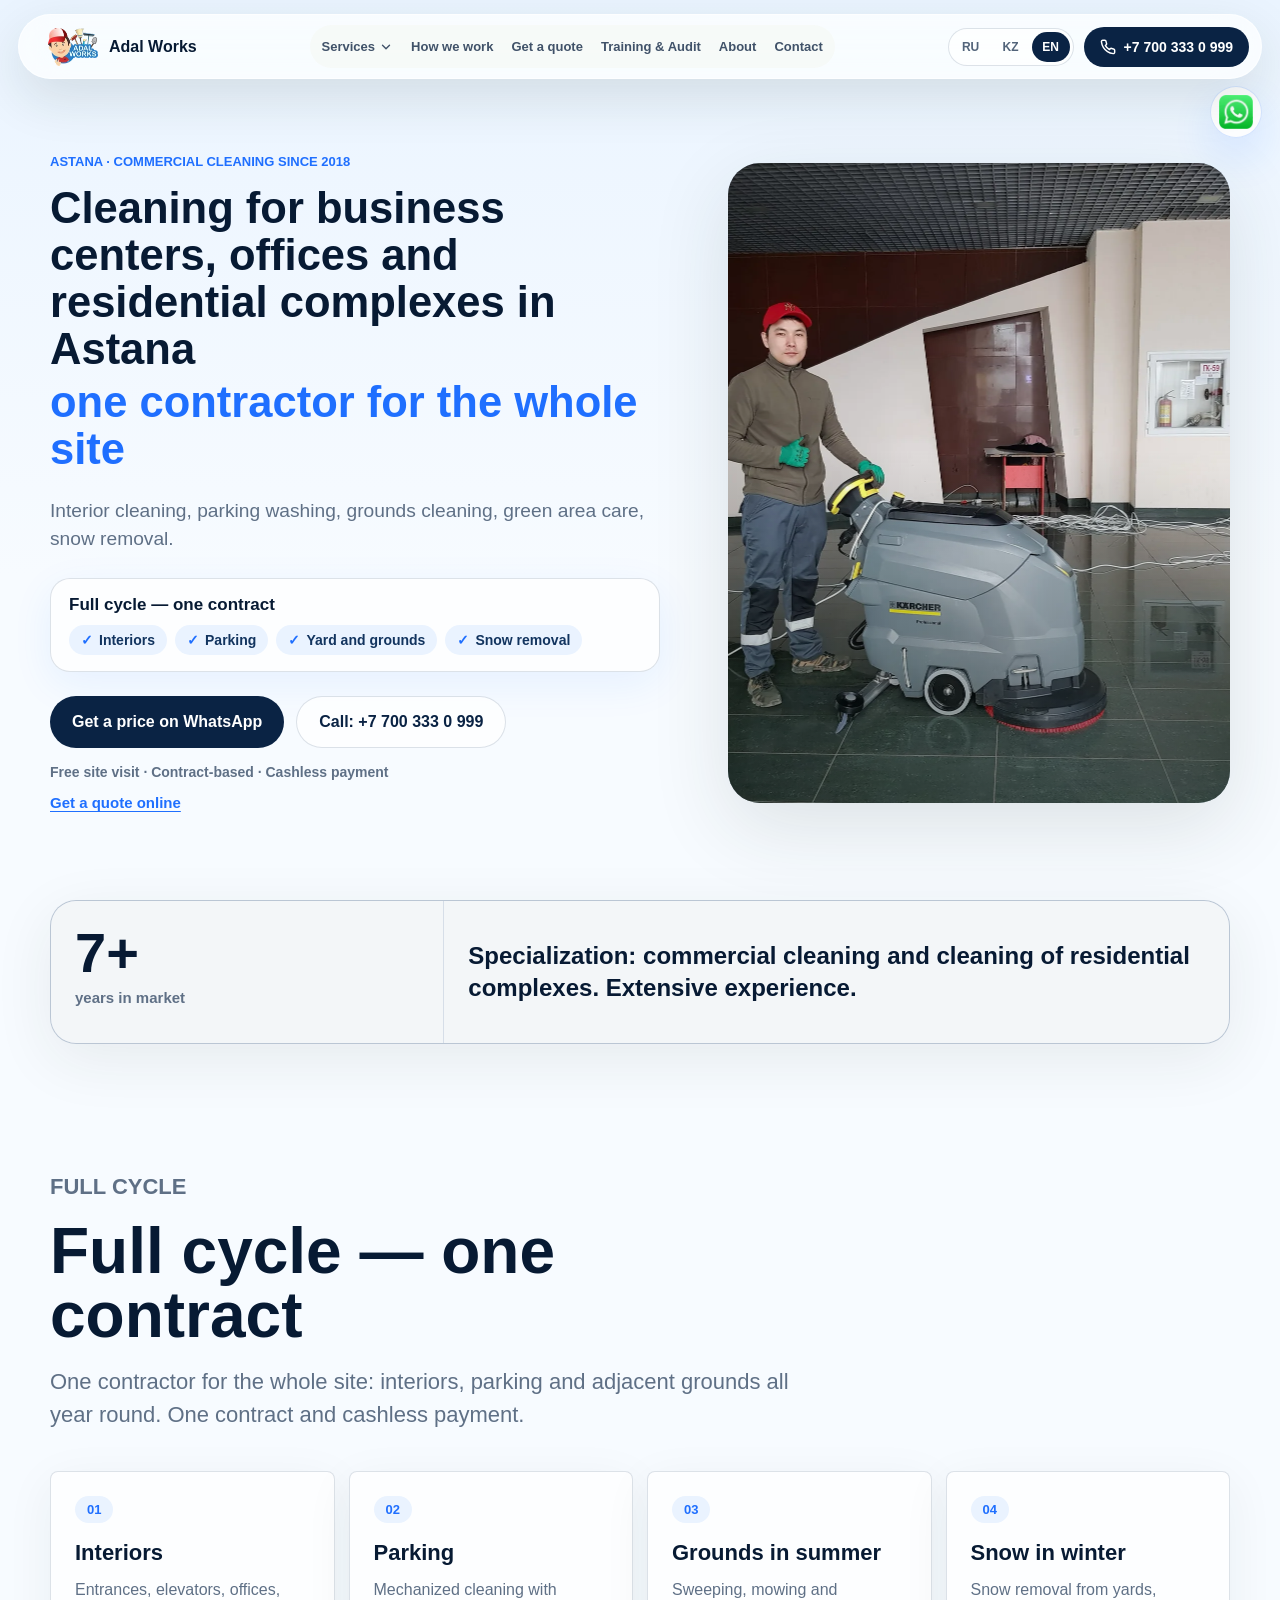
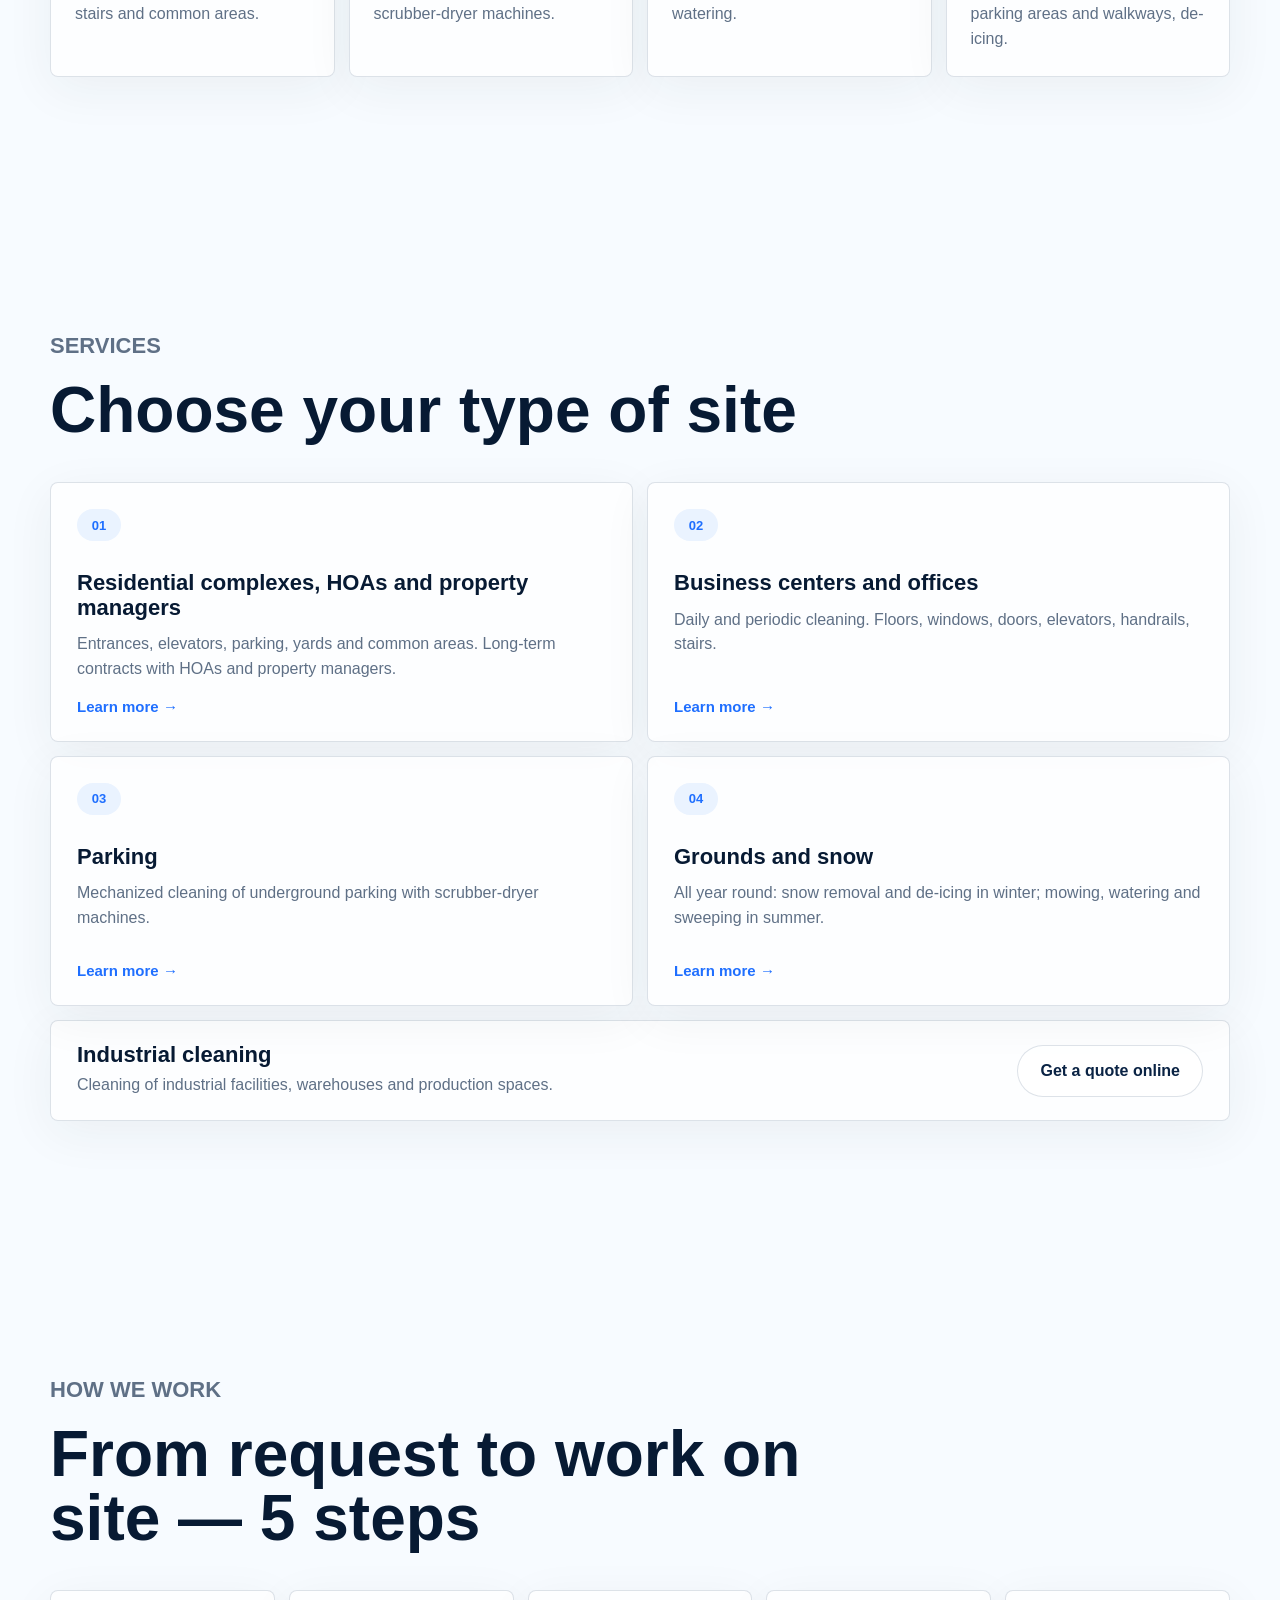
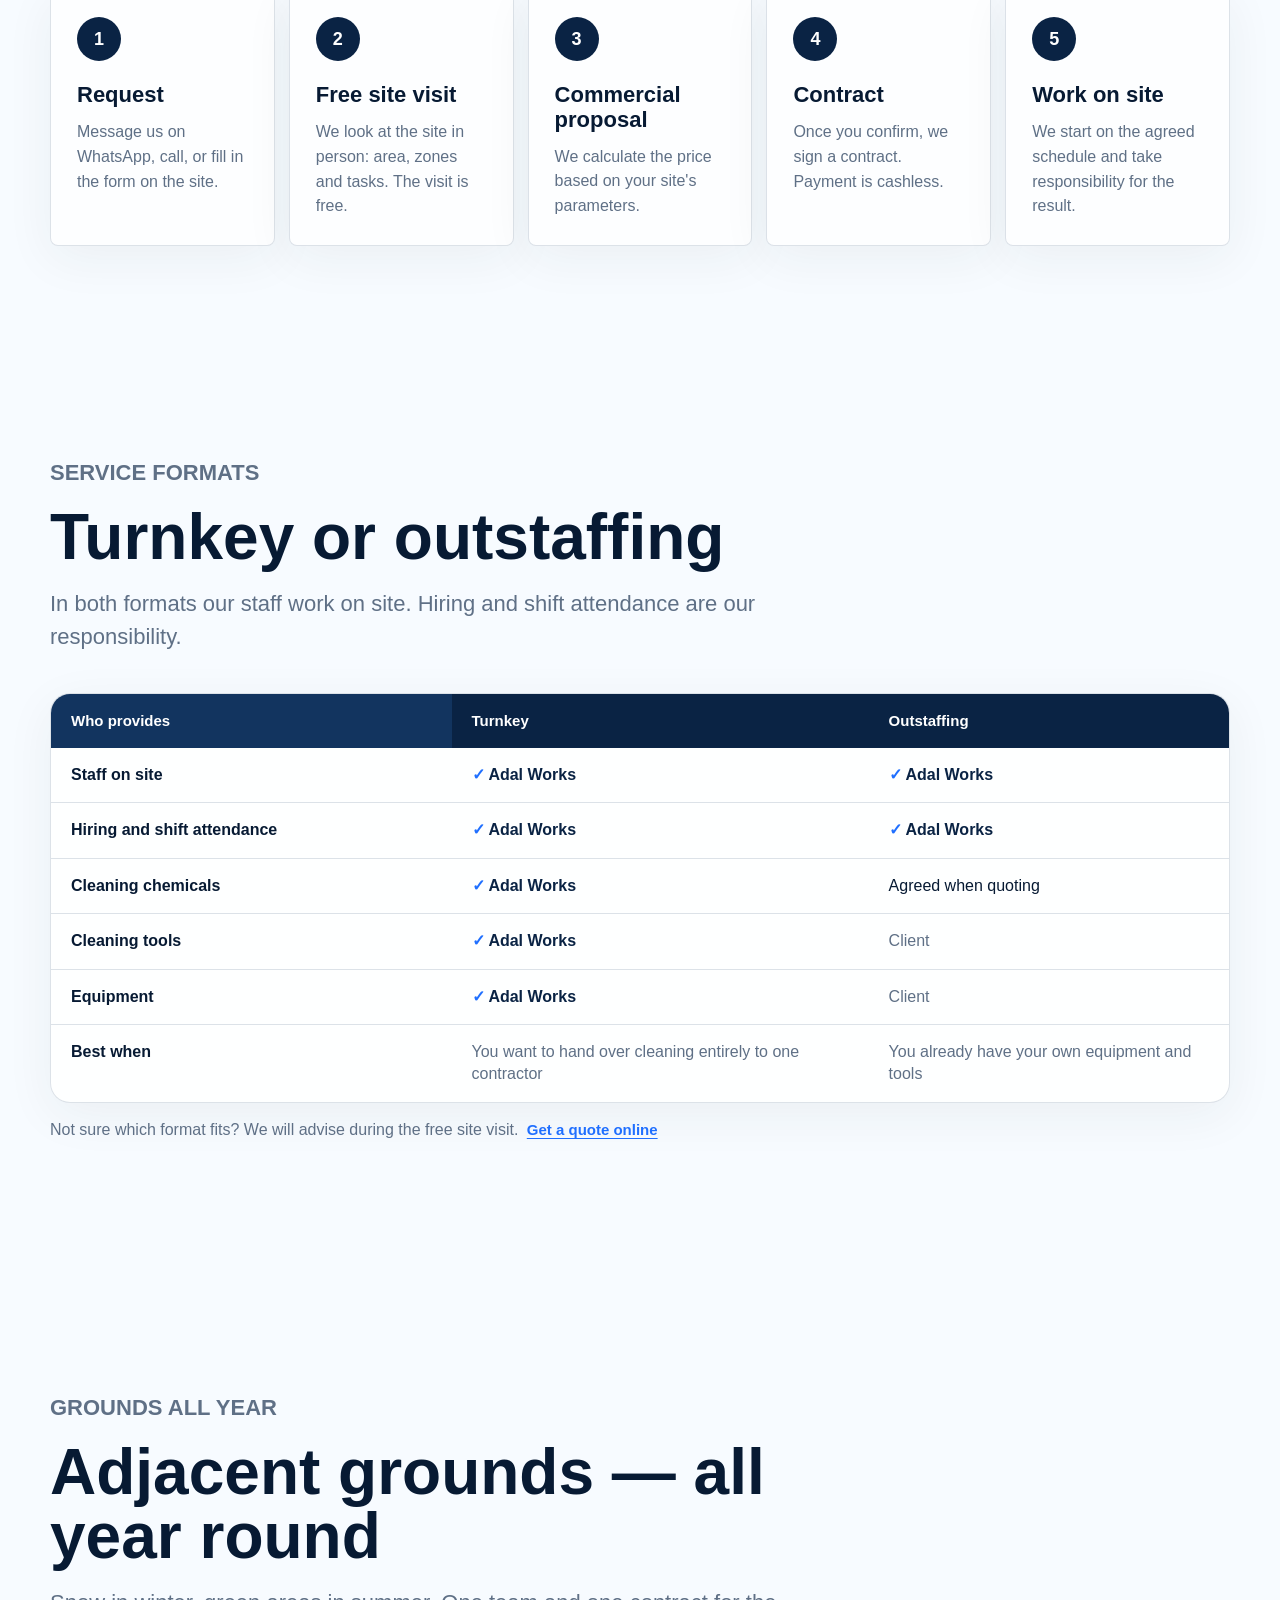
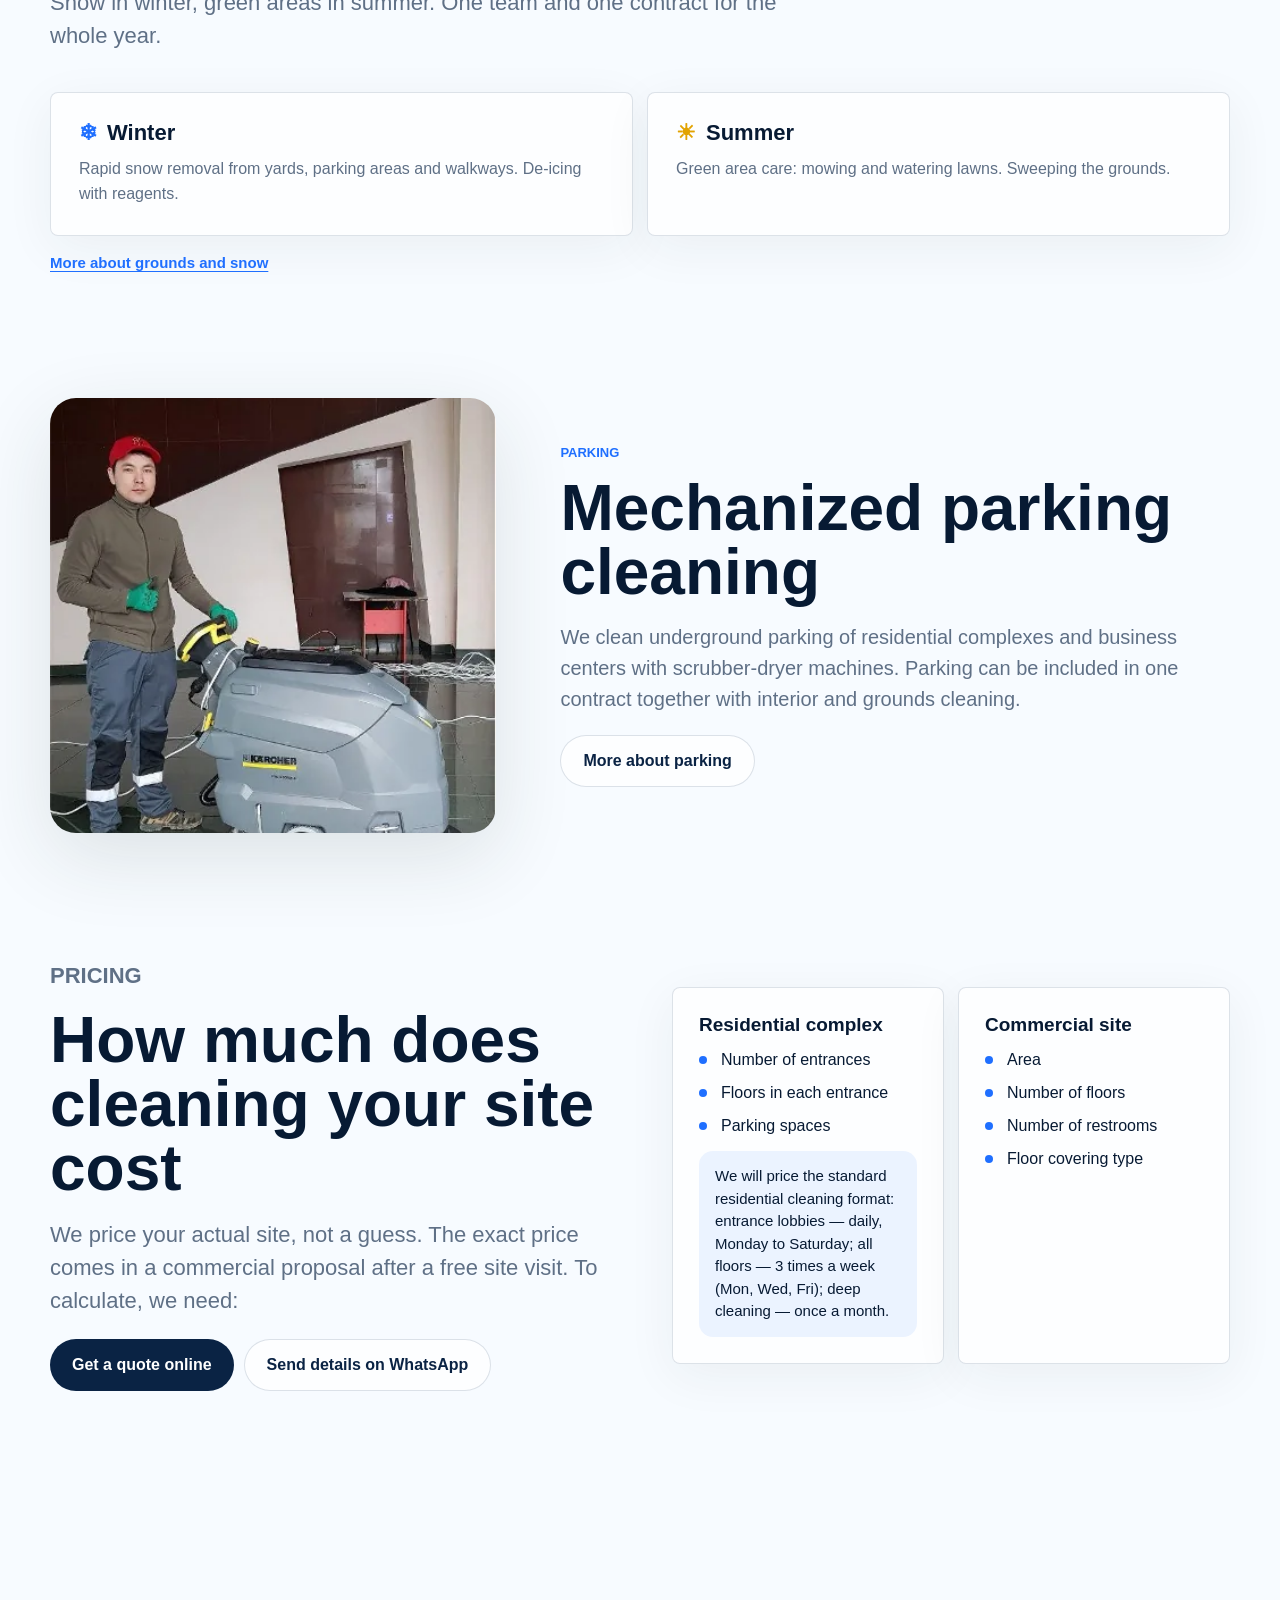
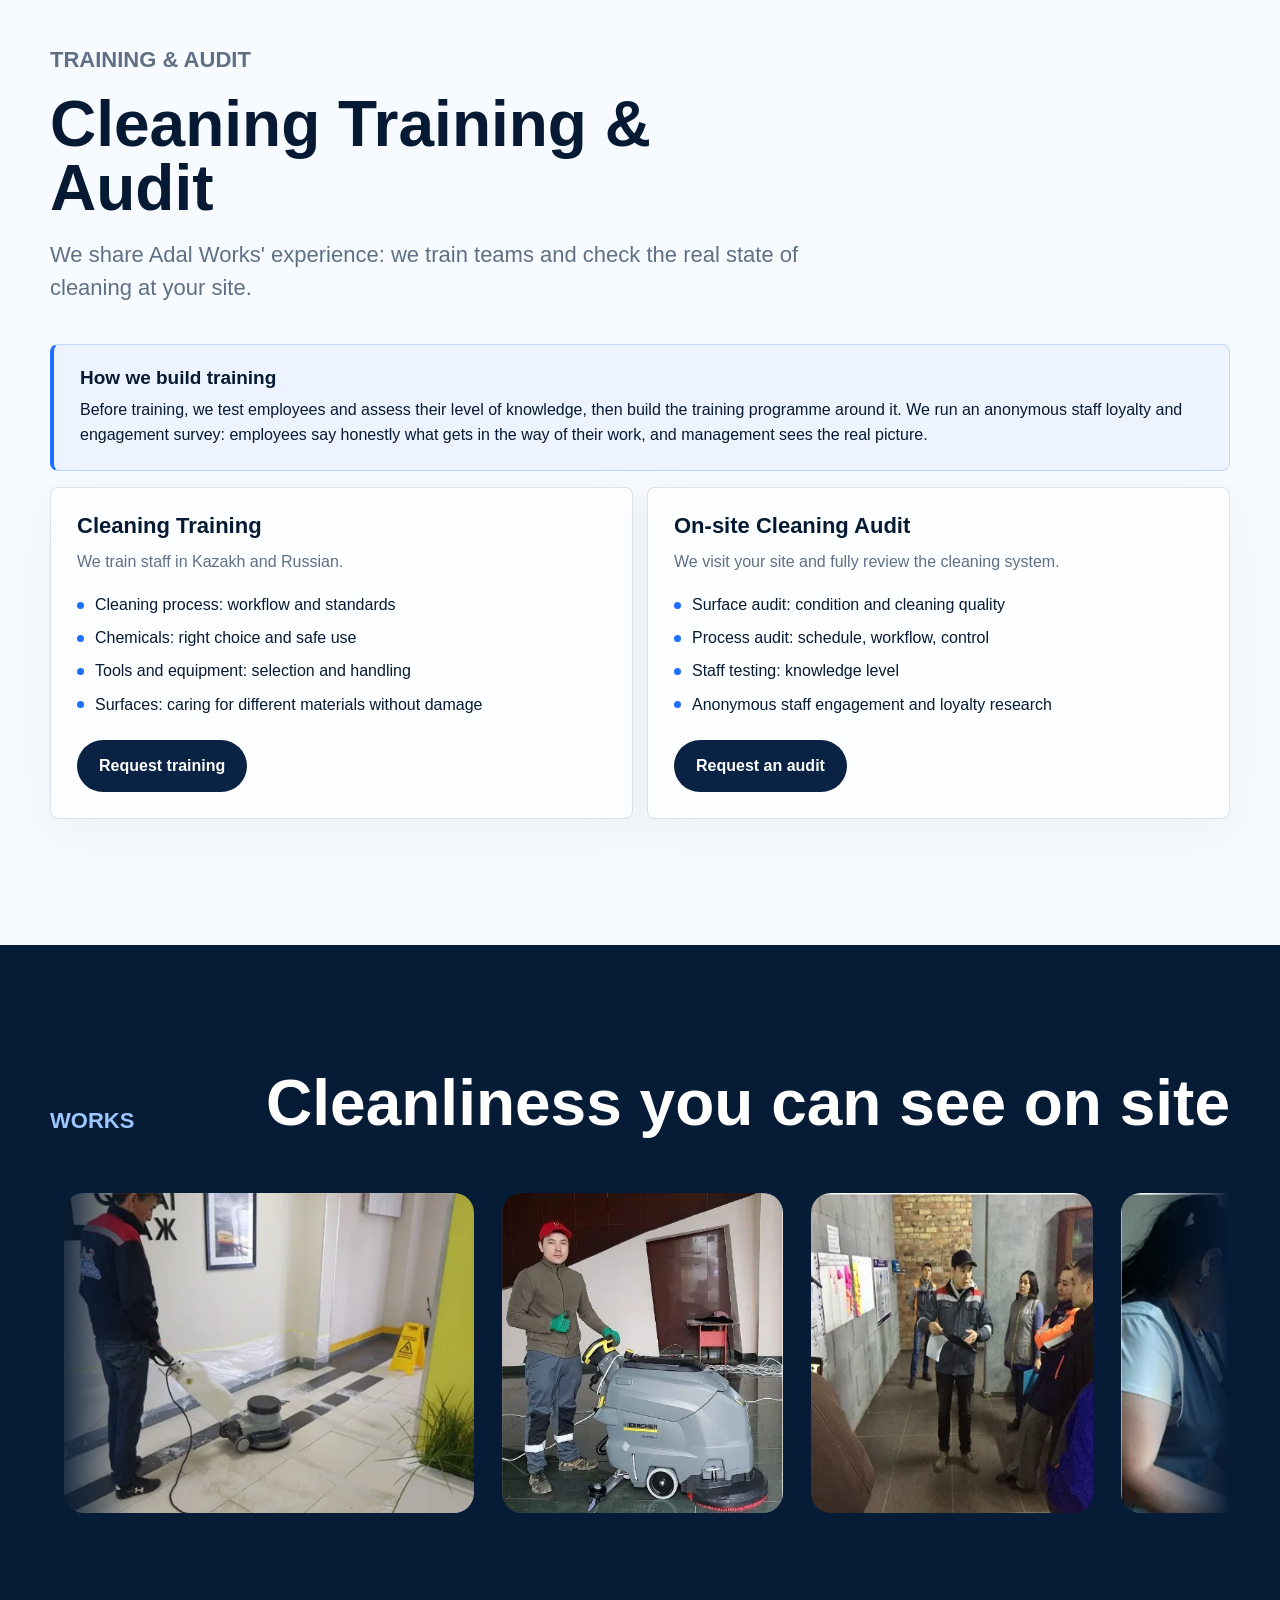
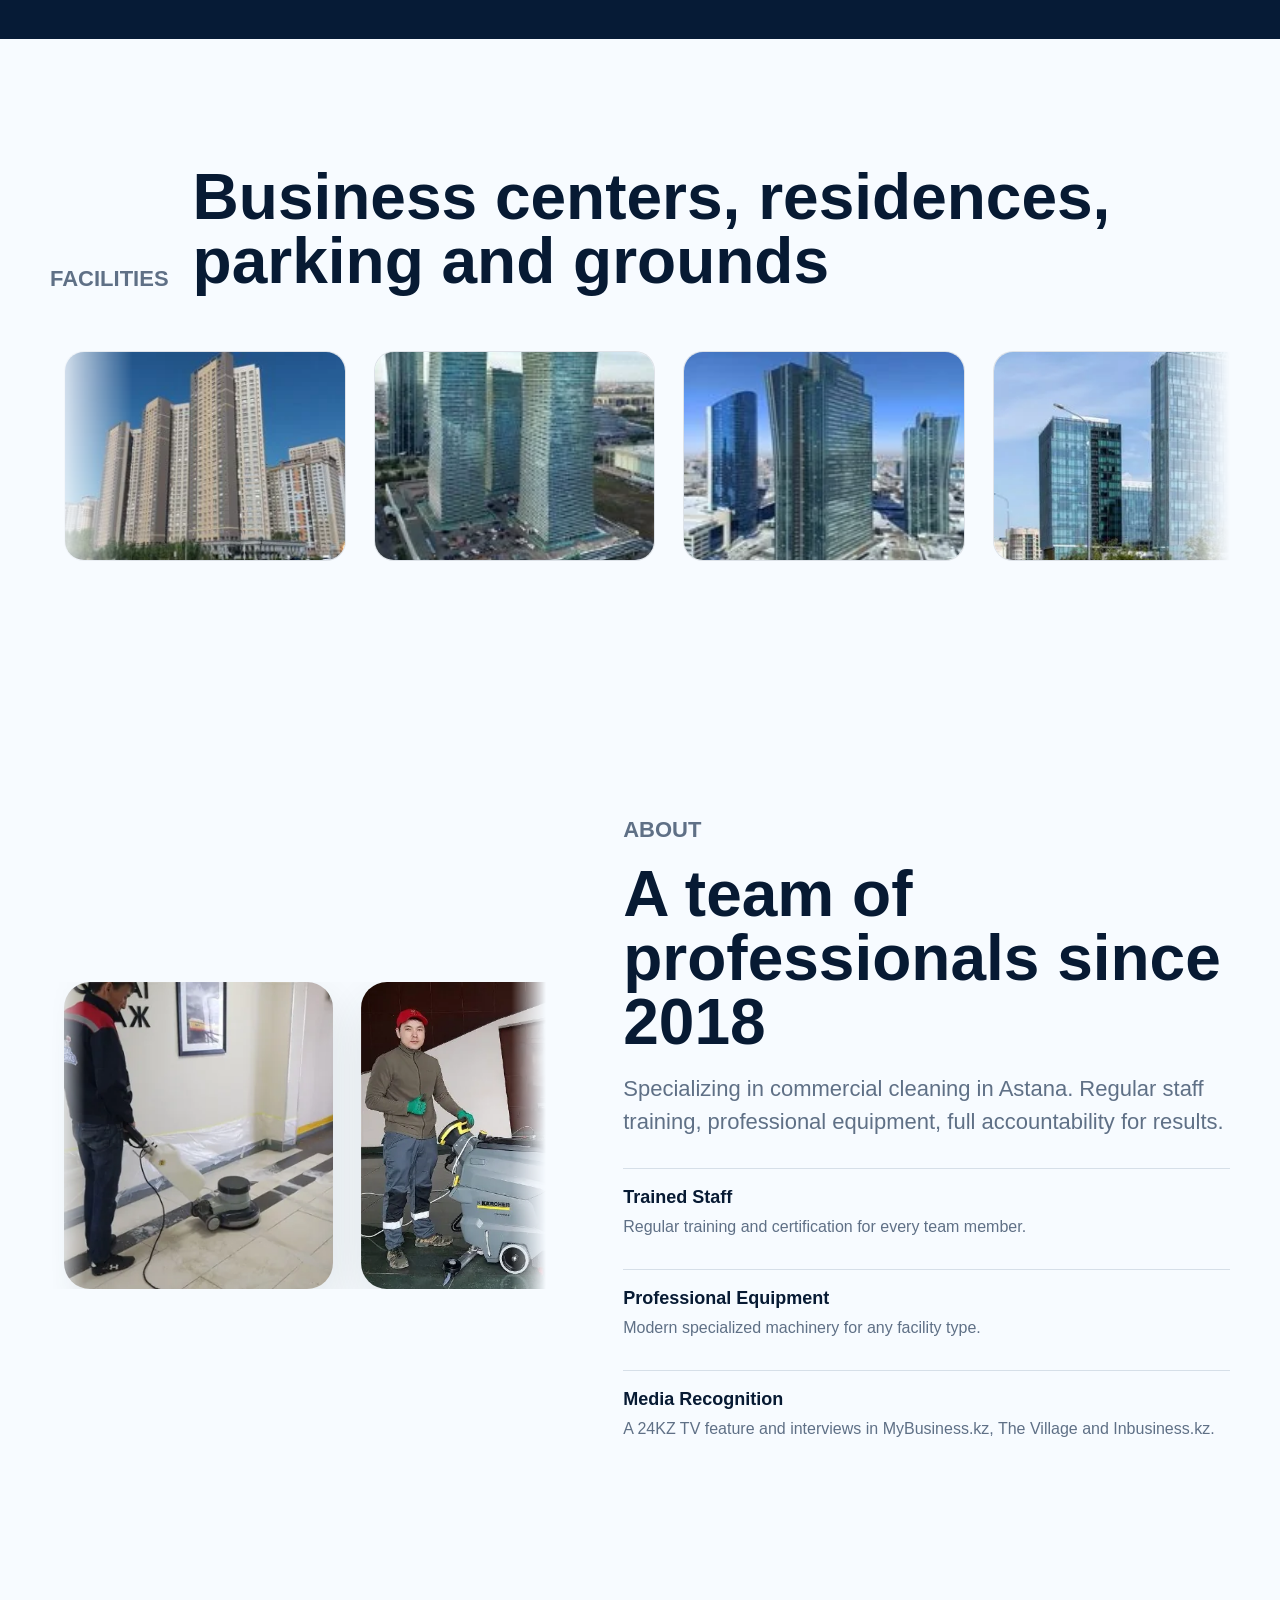
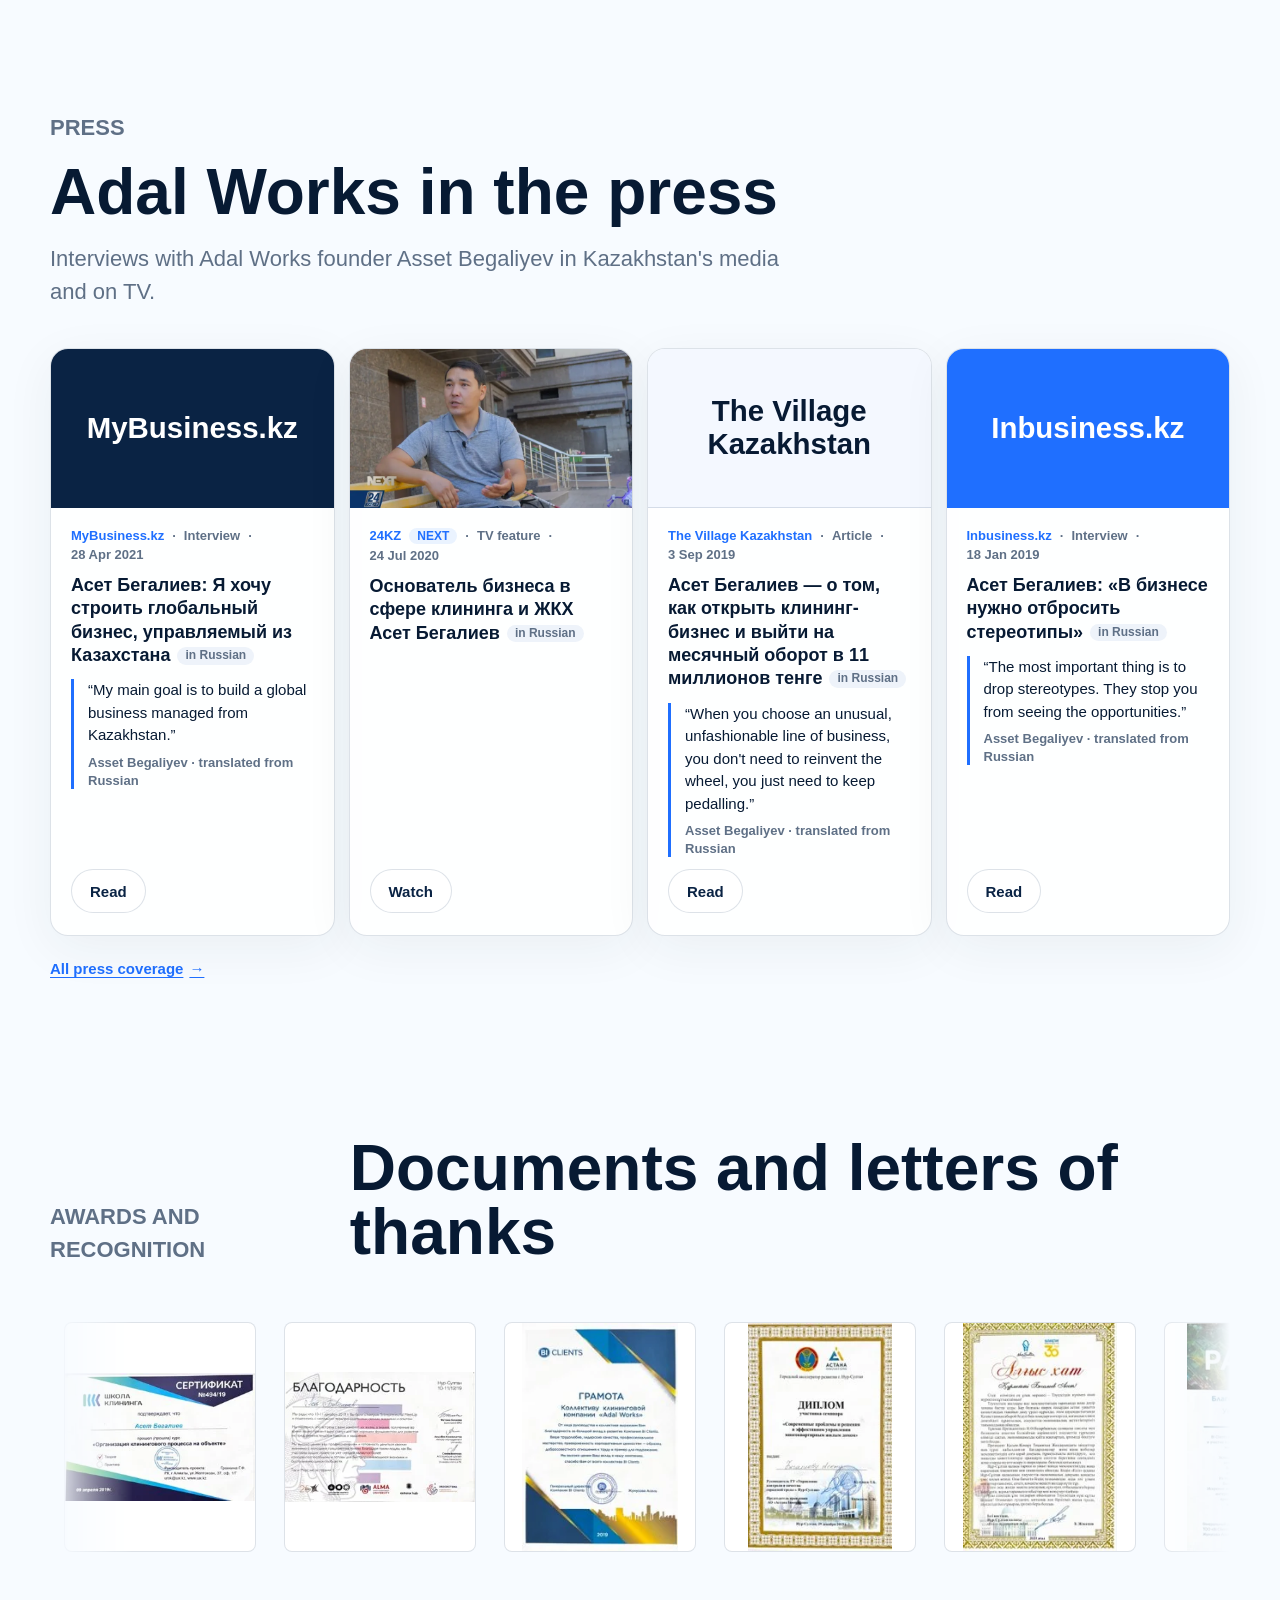
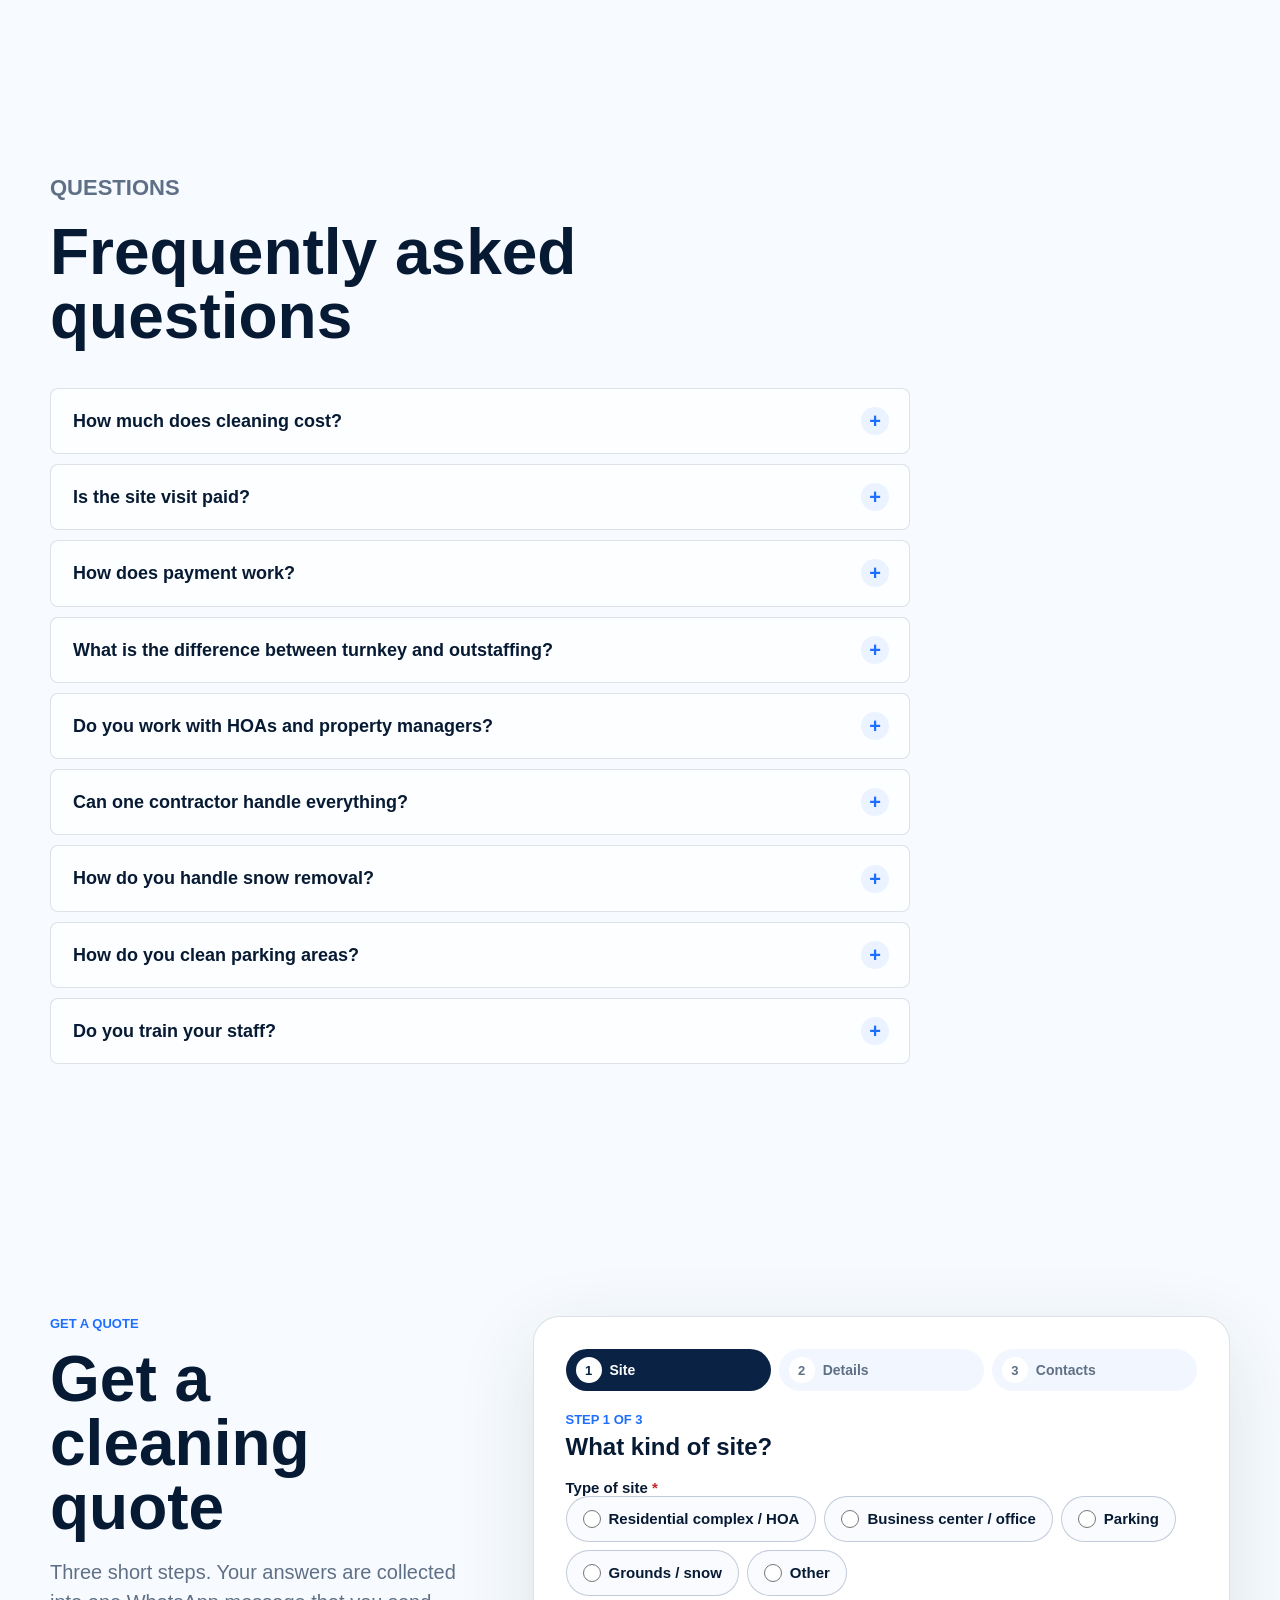
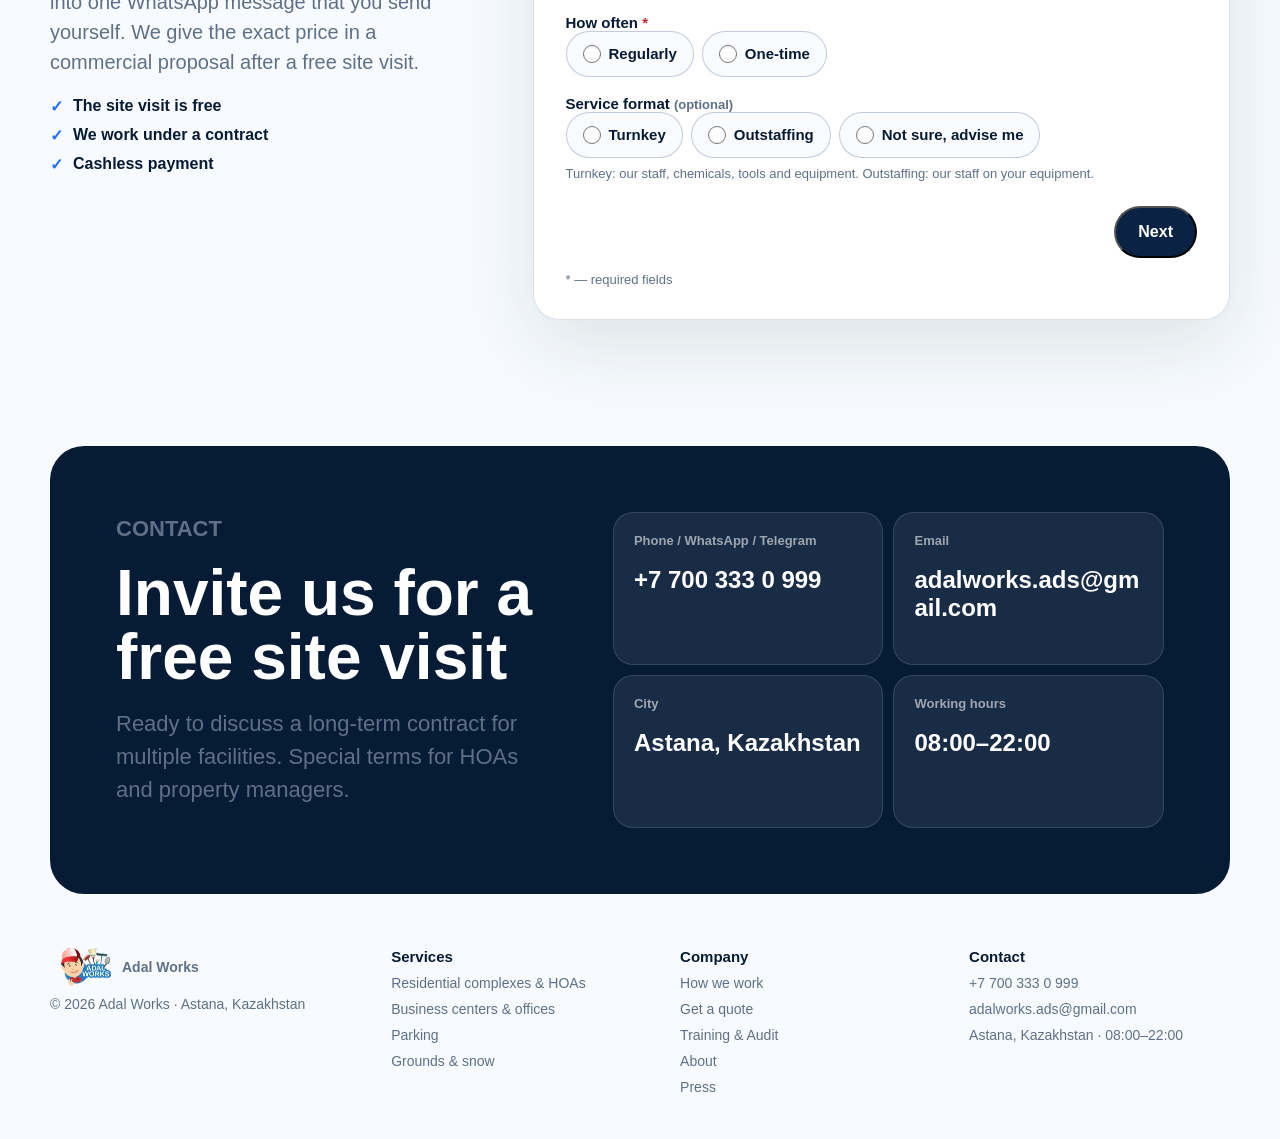
==== commit f7926aea: "v6: cache-busting (root)" ====
--- a/index.html
+++ b/index.html
@@ -29,7 +29,7 @@
     <link rel="apple-touch-icon" href="/apple-touch-icon.png" />
     <link rel="manifest" href="/site.webmanifest" />
     <link rel="preload" href="/assets/hero-machine.webp" as="image" type="image/webp" fetchpriority="high" />
-    <link rel="stylesheet" href="/styles.css" />
+    <link rel="stylesheet" href="/styles.css?v=e686eab7" />
     <script type="application/ld+json">
 {
   "@context": "https://schema.org",
@@ -1053,7 +1053,7 @@
       </div>
     </footer>
 
-    <script src="/i18n/home.js" defer></script>
-    <script src="/script.js" defer></script>
+    <script src="/i18n/home.js?v=f30df231" defer></script>
+    <script src="/script.js?v=84d0cbf5" defer></script>
   </body>
 </html>
